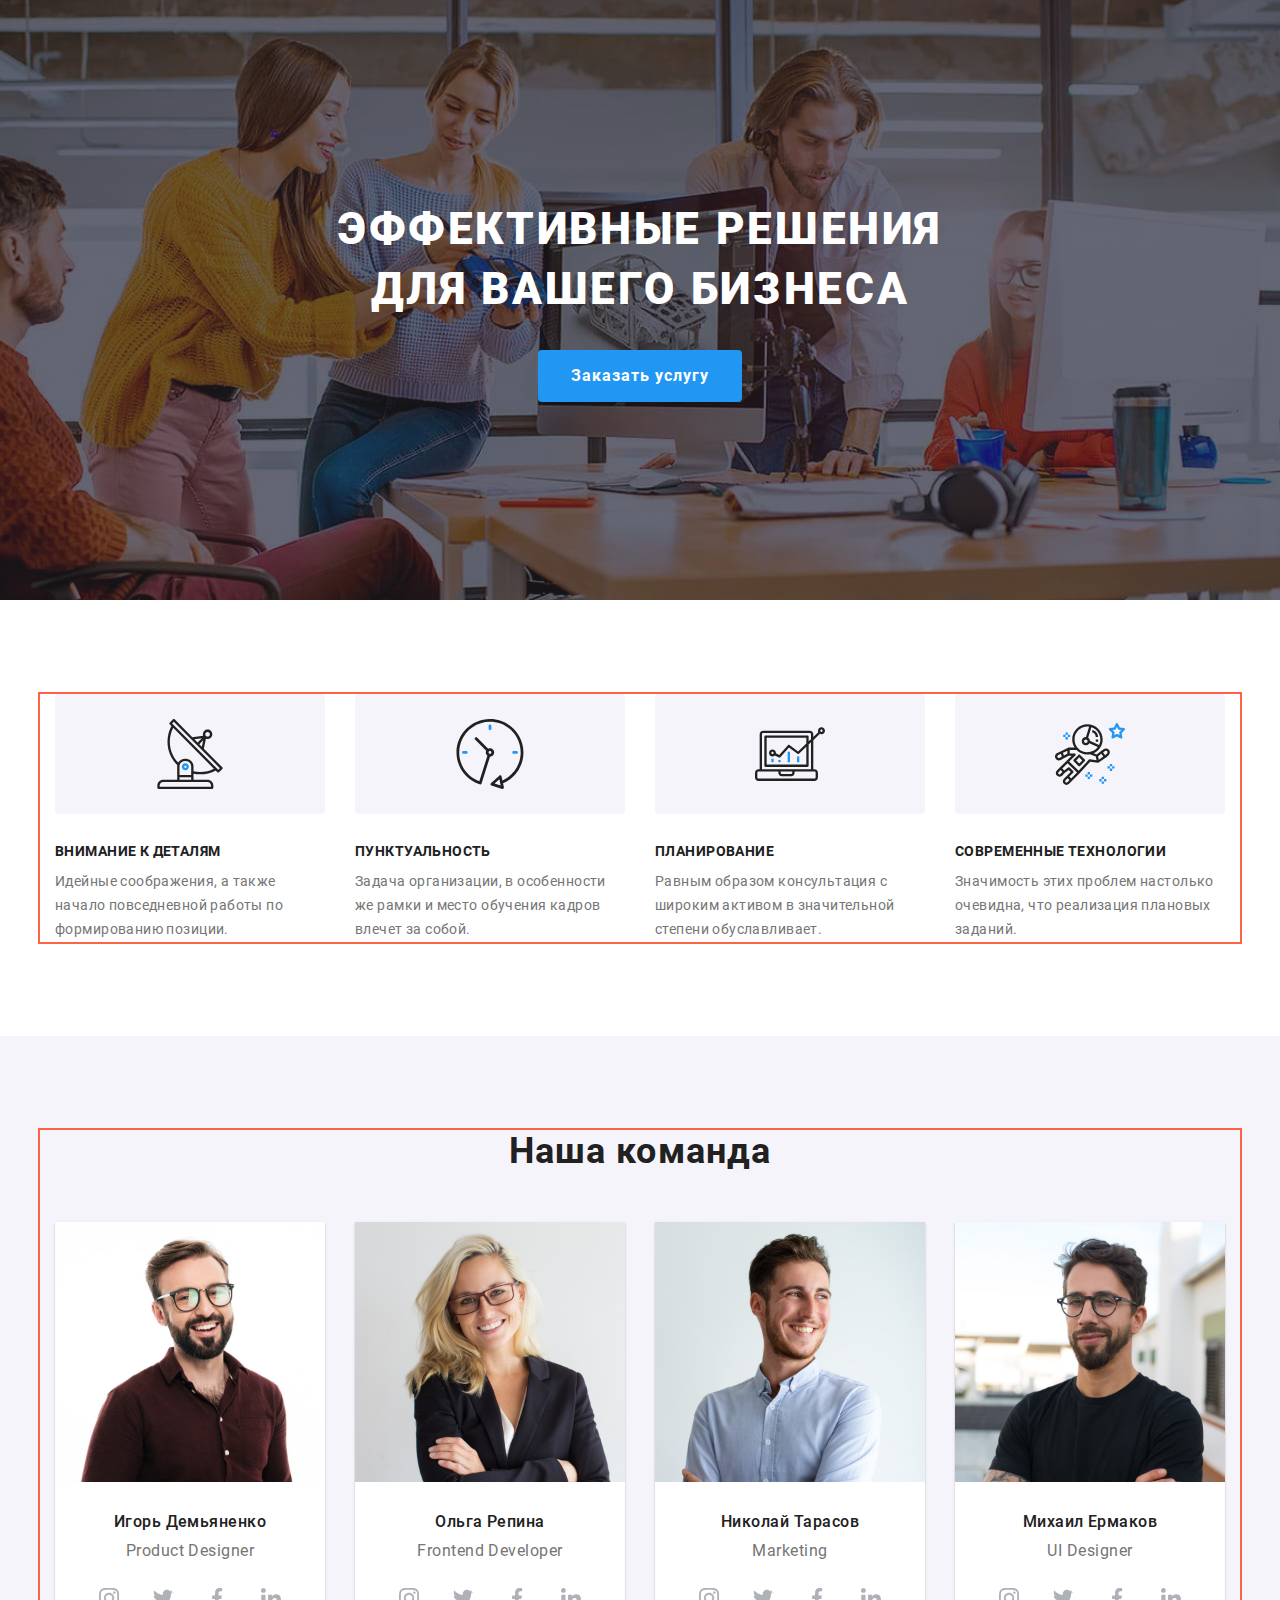
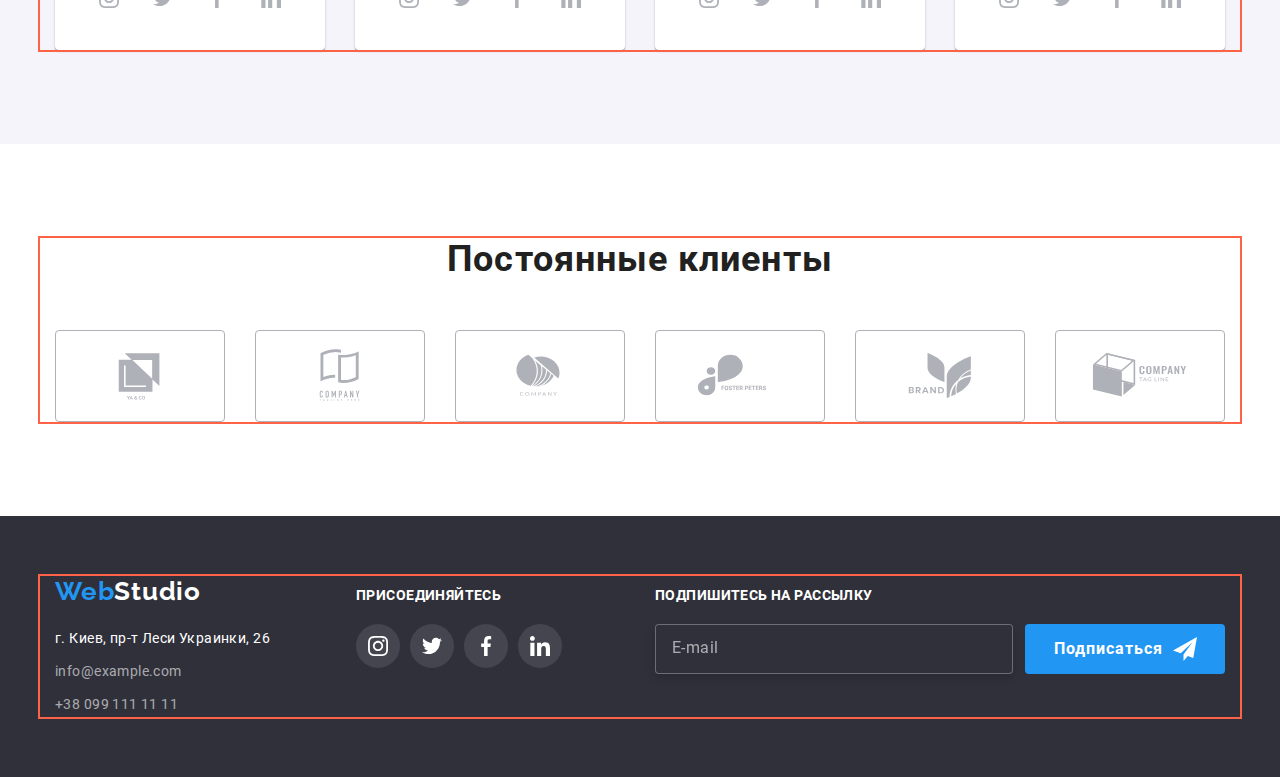
==== index.html @ 673ba503 "Добавляет стили для моб.тел и планшета для Студио и Портфолио" ====
<!DOCTYPE html>
<html lang="ru">
  <head>
    <meta charset="UTF-8" />
    <meta http-equiv="X-UA-Compatible" content="IE=edge" />
    <meta name="viewport" content="width=device-width, initial-scale=1.0" />
    <title lang="en">html homework-02</title>
    <link rel="preconnect" href="https://fonts.googleapis.com" />
    <link rel="preconnect" href="https://fonts.gstatic.com" crossorigin />
    <!-- <link
      href="https://fonts.googleapis.com/css2?family=Raleway:wght@700&family=Roboto:wght@400;500;700;900&display=swap"
      rel="stylesheet"
    /> -->

    <link
      rel="stylesheet"
      href="https://cdnjs.cloudflare.com/ajax/libs/modern-normalize/1.1.0/modern-normalize.min.css"
    />

    <link rel="stylesheet" href="./css/main.min.css" />
    <!-- <link rel="stylesheet" href="./css/styles.css" /> -->
  </head>
  <body>
    <!--Header-->
    <header class="temporary-hidden">
      <div class="container container--flex">
        <ul class="header">
          <li>
            <a class="logo" href="./index.html"> <span class="logo__color">Web</span>Studio</a>
          </li>
          <li>
            <nav>
              <ul class="navigation-set">
                <li class="navigation-set__item">
                  <a class="navigation-set__link is-active" href="./index.html">Студия</a>
                </li>
                <li class="navigation-set__item">
                  <a class="navigation-set__link" href="./portfolio.html">Портфолио</a>
                </li>
                <li class="navigation-set__item">
                  <a class="navigation-set__link" href="">Контакты</a>
                </li>
              </ul>
            </nav>
          </li>
          <li>
            <!-- Контакты в хедере -->
            <ul class="header-contacts-set">
              <li class="header-contacts-set__item">
                <a class="header-contacts-set__mail-phone" href="mailto:info@devstudio.com">
                  <svg
                    class="header-contacts-set__icon header-contacts-set__icon--add-top-marg"
                    width="16"
                    height="12"
                  >
                    <use href="./images/icons.svg#header-envelope"></use>
                  </svg>
                  info@devstudio.com
                </a>
              </li>
              <li class="header-contacts-set__item">
                <a class="header-contacts-set__mail-phone" href="tel:+380961111111">
                  <svg class="header-contacts-set__icon" width="10" height="16">
                    <use href="./images/icons.svg#header-smartphone"></use>
                  </svg>
                  +38 096 111 11 11
                </a>
              </li>
            </ul>
          </li>
          <li>
            <div class="temp"></div>
          </li>
        </ul>

        <!-- ======================================= -->
      </div>
    </header>

    <!--Main-->
    <main>
      <!--Блок Герой-->
      <section class="hero">
        <div class="overlay">
          <h1 class="hero-title">
            Эффективные решения <br />
            для вашего бизнеса
          </h1>
          <button type="button" class="hero-button" data-modal-open>Заказать услугу</button>
        </div>

        <div class="backdrop is-hidden" data-modal>
          <div class="modal">
            <button type="button" class="close-modal-btn" data-modal-close>
              <svg class="close-modal-btn__icon" width="18" height="18">
                <use href="./images/icons.svg#icon-modal-close"></use>
              </svg>
            </button>
            <p class="modal-slogan">Оставьте свои данные, мы вам перезвоним</p>

            <!-- Формы модального окна -->
            <form class="modal-form">
              <div class="form-set">
                <!-- Поле "Имя" -->
                <div class="field-block-wrap">
                  <label class="field-block-wrap__label" for="name">Имя</label>
                  <div class="field-block-wrap__field">
                    <input class="field-block-wrap__input" type="text" name="name" id="name" />

                    <svg class="field-block-wrap__icon" width="18" height="18">
                      <use href="./images/icons.svg#icon-icon-person-modal"></use>
                    </svg>
                  </div>
                </div>

                <!-- Поле "Телефон" -->
                <div class="field-block-wrap">
                  <label class="field-block-wrap__label" for="tel">Телефон</label>
                  <div class="field-block-wrap__field">
                    <input class="field-block-wrap__input" type="tel" name="tel" id="tel" />

                    <svg class="field-block-wrap__icon" width="18" height="18">
                      <use href="./images/icons.svg#icon-icon-phone-modal"></use>
                    </svg>
                  </div>
                </div>

                <!-- Поле "Email" -->
                <div class="field-block-wrap">
                  <label class="field-block-wrap__label" for="email">Почта</label>
                  <div class="field-block-wrap__field">
                    <input class="field-block-wrap__input" type="email" name="email" id="email" />

                    <svg class="field-block-wrap__icon" width="18" height="18">
                      <use href="./images/icons.svg#icon-icon-mail-modal"></use>
                    </svg>
                  </div>
                </div>

                <!-- Поле "Коментарий" -->
                <div class="field-block-wrap">
                  <label class="field-block-wrap__label" for="comment">Комментарий</label>
                  <div class="field-block-wrap__textarea-field">
                    <textarea
                      class="field-block-wrap__textarea"
                      name="comment"
                      id="comment"
                      placeholder="Введите текст"
                    ></textarea>
                  </div>
                </div>
                <div>
                  <!-- Соглашение c договором-->
                  <div class="agreement-wrap">
                    <div class="custom-checkbox">
                      <label class="custom-checkbox__label" for="agreement">
                        <input
                          class="custom-checkbox__input visually-hidden"
                          type="checkbox"
                          name="agreement"
                          id="agreement"
                        />
                        <svg class="custom-checkbox__icon" width="16" height="15">
                          <use href="./images/icons.svg#icon-icon-chkbox-modal-checked"></use>
                        </svg>
                        Соглашаюсь с рассылкой и принимаю&nbsp;
                        <a class="custom-checkbox__link" href=""
                          ><span class="custom-checkbox__link-text">Условия договора</span></a
                        >
                      </label>
                    </div>
                    <!-- КНОПКА -->
                    <button class="modal-submit-button" type="submit">Отправить</button>
                  </div>
                </div>
              </div>
            </form>
          </div>
        </div>
      </section>

      <!--Блок "Наши достоинства" -->
      <section class="section">
        <div class="container">
          <!--Условный заголовок секции-->
          <h2 hidden class="section-title">Наши достоинства</h2>
          <ul class="advant-set">
            <li class="advant-set__item">
              <div class="advant-set__icon-wrapper">
                <svg width="70" height="70">
                  <use href="./images/icons.svg#advant-antenna"></use>
                </svg>
              </div>
              <h3 class="section-subtitle">Внимание к деталям</h3>
              <p class="advant-set__paragraph">
                Идейные соображения, а также начало повседневной работы по формированию позиции.
              </p>
            </li>
            <li class="advant-set__item">
              <div class="advant-set__icon-wrapper">
                <svg width="70" height="70">
                  <use href="./images/icons.svg#advant-clock"></use>
                </svg>
              </div>
              <h3 class="section-subtitle">Пунктуальность</h3>
              <p class="advant-set__paragraph">
                Задача организации, в особенности же рамки и место обучения кадров влечет за собой.
              </p>
            </li>
            <li class="advant-set__item">
              <div class="advant-set__icon-wrapper">
                <svg width="70" height="70">
                  <use href="./images/icons.svg#advant-diagram"></use>
                </svg>
              </div>
              <h3 class="section-subtitle">Планирование</h3>
              <p class="advant-set__paragraph">
                Равным образом консультация с широким активом в значительной степени обуславливает.
              </p>
            </li>
            <li class="advant-set__item">
              <div class="advant-set__icon-wrapper">
                <svg width="70" height="70">
                  <use href="./images/icons.svg#advant-astronaut"></use>
                </svg>
              </div>
              <h3 class="section-subtitle">Современные технологии</h3>
              <p class="advant-set__paragraph">
                Значимость этих проблем настолько очевидна, что реализация плановых заданий.
              </p>
            </li>
          </ul>
        </div>
      </section>
      <!--Блок "Чем мы занимаемся"-->
      <section class="section section--no-padding-top temporary-hidden">
        <div class="container">
          <h2 class="section-title">Чем мы занимаемся</h2>
          <ul class="business-set">
            <li class="business-set__item">
              <div class="business-set__image-wrapper">
                <img
                  class="business-set__image"
                  src="./images/img-box1.jpg"
                  alt="Фото деятельности-1"
                  width="370"
                  height="294"
                />
                <p class="business-set__text">Десктопные приложения</p>
              </div>
            </li>
            <li class="business-set__item">
              <div class="business-set__image-wrapper">
                <img
                  class="business-set__image"
                  src="./images/img-box2.jpg"
                  alt="Фото деятельности-2"
                  width="370"
                  height="294"
                />
                <p class="business-set__text">Мобильные приложения</p>
              </div>
            </li>
            <li class="business-set__item">
              <div class="business-set__image-wrapper">
                <img
                  class="business-set__image"
                  src="./images/img-box3.jpg"
                  alt="Фото деятельности-3"
                  width="370"
                  height="294"
                />
                <p class="business-set__text">Дизайнерские решения</p>
              </div>
            </li>
          </ul>
        </div>
      </section>
      <!--Блок "Наша команда"-->
      <section class="section section--background-grey">
        <div class="container">
          <h2 class="section-title">Наша команда</h2>
          <ul class="team-set">
            <!-- Демьяненко -->
            <li class="team-set__item">
              <img
                class="team-set__image"
                src="./images/img-demjanenko.jpg"
                alt="Игорь Демьяненко"
              />
              <div class="team-set__member-wrapper">
                <h3 class="team-set__name">Игорь Демьяненко</h3>
                <p class="team-set__text" lang="en">Product Designer</p>
              </div>

              <!-- Блок соцсети с ховером для Демьяненко-->
              <ul class="social-net team-set__social-net">
                <li class="social-net__item">
                  <a class="social-net__icon" href="http://instagram.com">
                    <svg class="social-net__icon-color" width="20" height="20">
                      <use href="./images/icons.svg#instagram"></use>
                    </svg>
                  </a>
                </li>
                <li class="social-net__item">
                  <a class="social-net__icon" href="http://twitter.com">
                    <svg class="social-net__icon-color" width="20" height="20">
                      <use href="./images/icons.svg#twitter"></use>
                    </svg>
                  </a>
                </li>
                <li class="social-net__item">
                  <a class="social-net__icon" href="http://facebook.com">
                    <svg class="social-net__icon-color" width="20" height="20">
                      <use href="./images/icons.svg#facebook"></use>
                    </svg>
                  </a>
                </li>
                <li class="social-net__item">
                  <a class="social-net__icon" href="http://linkedin.com">
                    <svg class="social-net__icon-color" width="20" height="20">
                      <use href="./images/icons.svg#linkedin"></use>
                    </svg>
                  </a>
                </li>
              </ul>
            </li>

            <!-- Репина -->
            <li class="team-set__item">
              <img class="team-set__image" src="./images/img-repina.jpg" alt="Ольга Репина" />
              <div class="team-set__member-wrapper">
                <h3 class="team-set__name">Ольга Репина</h3>
                <p class="team-set__text" lang="en">Frontend Developer</p>
              </div>

              <!-- Блок соцсети с ховером для Репиной-->

              <ul class="social-net team-set__social-net">
                <li class="social-net__item">
                  <a class="social-net__icon" href="http://instagram.com">
                    <svg class="social-net__icon-color" width="20" height="20">
                      <use href="./images/icons.svg#instagram"></use>
                    </svg>
                  </a>
                </li>
                <li class="social-net__item">
                  <a class="social-net__icon" href="http://twitter.com">
                    <svg class="social-net__icon-color" width="20" height="20">
                      <use href="./images/icons.svg#twitter"></use>
                    </svg>
                  </a>
                </li>
                <li class="social-net__item">
                  <a class="social-net__icon" href="http://facebook.com">
                    <svg class="social-net__icon-color" width="20" height="20">
                      <use href="./images/icons.svg#facebook"></use>
                    </svg>
                  </a>
                </li>
                <li class="social-net__item">
                  <a class="social-net__icon" href="http://linkedin.com">
                    <svg class="social-net__icon-color" width="20" height="20">
                      <use href="./images/icons.svg#linkedin"></use>
                    </svg>
                  </a>
                </li>
              </ul>
            </li>

            <!-- Тарасов -->
            <li class="team-set__item">
              <img class="team-set__image" src="./images/img-tarasov.jpg" alt="Николай Тарасов" />
              <div class="team-set__member-wrapper">
                <h3 class="team-set__name">Николай Тарасов</h3>
                <p class="team-set__text" lang="en">Marketing</p>
              </div>

              <!-- Блок соцсети с ховером для Тарасова-->

              <ul class="social-net team-set__social-net">
                <li class="social-net__item">
                  <a class="social-net__icon" href="http://instagram.com">
                    <svg class="social-net__icon-color" width="20" height="20">
                      <use href="./images/icons.svg#instagram"></use>
                    </svg>
                  </a>
                </li>
                <li class="social-net__item">
                  <a class="social-net__icon" href="http://twitter.com">
                    <svg class="social-net__icon-color" width="20" height="20">
                      <use href="./images/icons.svg#twitter"></use>
                    </svg>
                  </a>
                </li>
                <li class="social-net__item">
                  <a class="social-net__icon" href="http://facebook.com">
                    <svg class="social-net__icon-color" width="20" height="20">
                      <use href="./images/icons.svg#facebook"></use>
                    </svg>
                  </a>
                </li>
                <li class="social-net__item">
                  <a class="social-net__icon" href="http://linkedin.com">
                    <svg class="social-net__icon-color" width="20" height="20">
                      <use href="./images/icons.svg#linkedin"></use>
                    </svg>
                  </a>
                </li>
              </ul>
            </li>

            <!-- Ермаков -->
            <li class="team-set__item">
              <img class="team-set__image" src="./images/img-ermakov.jpg" alt="Михаил Ермаков" />
              <div class="team-set__member-wrapper">
                <h3 class="team-set__name">Михаил Ермаков</h3>
                <p class="team-set__text" lang="en">UI Designer</p>
              </div>

              <!-- Блок соцсети с ховером для Ермакова-->

              <ul class="social-net team-set__social-net">
                <li class="social-net__item">
                  <a class="social-net__icon" href="http://instagram.com">
                    <svg class="social-net__icon-color" width="20" height="20">
                      <use href="./images/icons.svg#instagram"></use>
                    </svg>
                  </a>
                </li>
                <li class="social-net__item">
                  <a class="social-net__icon" href="http://twitter.com">
                    <svg class="social-net__icon-color" width="20" height="20">
                      <use href="./images/icons.svg#twitter"></use>
                    </svg>
                  </a>
                </li>
                <li class="social-net__item">
                  <a class="social-net__icon" href="http://facebook.com">
                    <svg class="social-net__icon-color" width="20" height="20">
                      <use href="./images/icons.svg#facebook"></use>
                    </svg>
                  </a>
                </li>
                <li class="social-net__item">
                  <a class="social-net__icon" href="http://linkedin.com">
                    <svg class="social-net__icon-color" width="20" height="20">
                      <use href="./images/icons.svg#linkedin"></use>
                    </svg>
                  </a>
                </li>
              </ul>
            </li>
          </ul>
        </div>
      </section>
      <!-- Блок Постоянные клиенты -->
      <section class="section">
        <div class="container">
          <h2 class="section-title">Постоянные клиенты</h2>
          <ul class="clients-set">
            <li class="clients-set__item">
              <a class="clients-set__link" href="">
                <svg class="clients-set__icon" width="106" height="60">
                  <use href="./images/icons.svg#client1"></use>
                </svg>
              </a>
            </li>
            <li class="clients-set__item">
              <a class="clients-set__link" href="">
                <svg class="clients-set__icon" width="106" height="60">
                  <use href="./images/icons.svg#client2"></use>
                </svg>
              </a>
            </li>
            <li class="clients-set__item">
              <a class="clients-set__link" href="">
                <svg class="clients-set__icon" width="106" height="60">
                  <use href="./images/icons.svg#client3"></use>
                </svg>
              </a>
            </li>
            <li class="clients-set__item">
              <a class="clients-set__link" href="">
                <svg class="clients-set__icon" width="106" height="60">
                  <use href="./images/icons.svg#client4"></use>
                </svg>
              </a>
            </li>
            <li class="clients-set__item">
              <a class="clients-set__link" href="">
                <svg class="clients-set__icon" width="106" height="60">
                  <use href="./images/icons.svg#client5"></use>
                </svg>
              </a>
            </li>
            <li class="clients-set__item">
              <a class="clients-set__link" href="">
                <svg class="clients-set__icon" width="106" height="60">
                  <use href="./images/icons.svg#client6"></use>
                </svg>
              </a>
            </li>
          </ul>
        </div>
      </section>
    </main>

    <!--Footer-->
    <footer class="footer">
      <div class="container">
        <ul class="footer-set">
          <!-- Лого и адрес -->
          <li class="footer-set__logo-address">
            <a class="logo" href="./index.html"><span class="logo__color">Web</span>Studio</a>
            <address>
              <ul class="footer-contacts-set">
                <li class="footer-contacts-set__item">
                  <p class="footer-contacts-set__address">г. Киев, пр-т Леси Украинки, 26</p>
                </li>
                <li class="footer-contacts-set__item">
                  <a class="footer-contacts-set__link" href="mailto:info@example.com"
                    >info@example.com</a
                  >
                </li>
                <li class="footer-contacts-set__item">
                  <a class="footer-contacts-set__link" href="tel:+380991111111"
                    >+38 099 111 11 11</a
                  >
                </li>
              </ul>
            </address>
          </li>
          <!-- Иконки соцсетей Присоединяйтесь -->
          <li class="footer-set__social-link">
            <h3 class="section-subtitle join__section-subtitle">Присоединяйтесь</h3>
            <ul class="social-net">
              <li class="social-net__item">
                <a
                  class="social-net__icon social-net__icon--different-colors"
                  href="http://instagram.com"
                >
                  <svg class="social-net__icon-color" width="20" height="20">
                    <use href="./images/icons.svg#instagram"></use>
                  </svg>
                </a>
              </li>
              <li class="social-net__item">
                <a
                  class="social-net__icon social-net__icon--different-colors"
                  href="http://twitter.com"
                >
                  <svg class="social-net__icon-color" width="20" height="20">
                    <use href="./images/icons.svg#twitter"></use>
                  </svg>
                </a>
              </li>
              <li class="social-net__item">
                <a
                  class="social-net__icon social-net__icon--different-colors"
                  href="http://facebook.com"
                >
                  <svg class="social-net__icon-color" width="20" height="20">
                    <use href="./images/icons.svg#facebook"></use>
                  </svg>
                </a>
              </li>
              <li class="social-net__item">
                <a
                  class="social-net__icon social-net__icon--different-colors"
                  href="http://linkedin.com"
                >
                  <svg class="social-net__icon-color" width="20" height="20">
                    <use href="./images/icons.svg#linkedin"></use>
                  </svg>
                </a>
              </li>
            </ul>
          </li>
          <!-- Блок окна подписки на рассылку -->
          <li class="footer-set__submit">
            <h3 class="section-subtitle footer-submit__section-subtitle">
              Подпишитесь на рассылку
            </h3>

            <form>
              <ul class="submit-set">
                <li class="submit-set__email-form">
                  <label for="user-email"></label>
                  <input
                    class="submit-set__email-input"
                    type="email"
                    name="email"
                    id="user-email"
                    placeholder="E-mail"
                  />
                </li>
                <li class="submit-set__button-container">
                  <button class="submit-set__button" type="submit">Подписаться</button>
                  <svg class="submit-set__button-icon" width="24" height="24">
                    <use href="./images/icons.svg#icon-icon-send-footer"></use>
                  </svg>
                </li>
              </ul>
            </form>
          </li>
        </ul>
      </div>
    </footer>
    <script src="./js/modal.js"></script>
  </body>
</html>
---- css/main.min.css ----
@font-face{font-family:"Roboto";font-style:normal;font-weight:400;src:url("../fonts/roboto-v30-latin_cyrillic-regular.eot");src:local(""),url("../fonts/roboto-v30-latin_cyrillic-regular.eot?#iefix") format("embedded-opentype"),url("../fonts/roboto-v30-latin_cyrillic-regular.woff2") format("woff2"),url("../fonts/roboto-v30-latin_cyrillic-regular.woff") format("woff"),url("../fonts/roboto-v30-latin_cyrillic-regular.ttf") format("truetype"),url("../fonts/roboto-v30-latin_cyrillic-regular.svg#Roboto") format("svg")}@font-face{font-family:"Roboto";font-style:normal;font-weight:500;src:url("../fonts/roboto-v30-latin_cyrillic-500.eot");src:local(""),url("../fonts/roboto-v30-latin_cyrillic-500.eot?#iefix") format("embedded-opentype"),url("../fonts/roboto-v30-latin_cyrillic-500.woff2") format("woff2"),url("../fonts/roboto-v30-latin_cyrillic-500.woff") format("woff"),url("../fonts/roboto-v30-latin_cyrillic-500.ttf") format("truetype"),url("../fonts/roboto-v30-latin_cyrillic-500.svg#Roboto") format("svg")}@font-face{font-family:"Roboto";font-style:normal;font-weight:700;src:url("../fonts/roboto-v30-latin_cyrillic-700.eot");src:local(""),url("../fonts/roboto-v30-latin_cyrillic-700.eot?#iefix") format("embedded-opentype"),url("../fonts/roboto-v30-latin_cyrillic-700.woff2") format("woff2"),url("../fonts/roboto-v30-latin_cyrillic-700.woff") format("woff"),url("../fonts/roboto-v30-latin_cyrillic-700.ttf") format("truetype"),url("../fonts/roboto-v30-latin_cyrillic-700.svg#Roboto") format("svg")}@font-face{font-family:"Roboto";font-style:normal;font-weight:900;src:url("../fonts/roboto-v30-latin_cyrillic-900.eot");src:local(""),url("../fonts/roboto-v30-latin_cyrillic-900.eot?#iefix") format("embedded-opentype"),url("../fonts/roboto-v30-latin_cyrillic-900.woff2") format("woff2"),url("../fonts/roboto-v30-latin_cyrillic-900.woff") format("woff"),url("../fonts/roboto-v30-latin_cyrillic-900.ttf") format("truetype"),url("../fonts/roboto-v30-latin_cyrillic-900.svg#Roboto") format("svg")}@font-face{font-family:"Raleway";font-style:normal;font-weight:400;src:url("../fonts/raleway-v27-latin-regular.eot");src:local(""),url("../fonts/raleway-v27-latin-regular.eot?#iefix") format("embedded-opentype"),url("../fonts/raleway-v27-latin-regular.woff2") format("woff2"),url("../fonts/raleway-v27-latin-regular.woff") format("woff"),url("../fonts/raleway-v27-latin-regular.ttf") format("truetype"),url("../fonts/raleway-v27-latin-regular.svg#Raleway") format("svg")}@font-face{font-family:"Raleway";font-style:normal;font-weight:700;src:url("../fonts/raleway-v27-latin-700.eot");src:local(""),url("../fonts/raleway-v27-latin-700.eot?#iefix") format("embedded-opentype"),url("../fonts/raleway-v27-latin-700.woff2") format("woff2"),url("../fonts/raleway-v27-latin-700.woff") format("woff"),url("../fonts/raleway-v27-latin-700.ttf") format("truetype"),url("../fonts/raleway-v27-latin-700.svg#Raleway") format("svg")}:root{--primary-color: #212121;--secondary-color: #757575;--accent-color: #2196F3;--accent-button-color: #fff;--hero-title-color: #fff;--business-txt-col: #fff;--modal-btn-close: #000000;--portf-overlay-txt: #fff;--footer-font-color: #fff;--link-footer-color: rgba(255, 255, 255, 0.6);--primary-bgr-color: #fff;--accent-bgr-color: #2196F3;--hero-butt-active: #188CE8;--border-custom-active: #188CE8;--bgr-custom-active: #188CE8;--hero-bgr-color: #C4C4C4;--modal-bgr-color: #fff;--modal-btn-bgr: #fff;--advant-iconbgr-col: #F5F4FA;--icon-bgr-color: #fff;--icon-color: #AFB1B8;--business-txt-bgr: rgba(47, 48, 58, 0.8);--clients-icon-bgr-col: #fff;--clients-icon-color: #AFB1B8;--clients-border-col: #AFB1B8;--portf-overlay-bgr: rgba(33, 150, 243, 0.9);--footer-bgr-color: #2F303A;--footer-icon-color: #fff;--team-bgr-color: #F5F4FA;--filter-butt-bgr-col: #F5F4FA;--border-bottom-header: #ECECEC;--border-bottom-card: #EEEEEE;--primary-font: "Roboto";--secondary-font: "Raleway"}.flex{display:-webkit-box;display:-ms-flexbox;display:flex}.temporary-hidden{display:none}.visually-hidden{position:absolute;width:1px;height:1px;margin:-1px;border:0;padding:0;white-space:nowrap;-webkit-clip-path:inset(100%);clip-path:inset(100%);clip:rect(0 0 0 0);overflow:hidden}html{-webkit-box-sizing:border-box;box-sizing:border-box}*,*::before,*::after{-webkit-box-sizing:inherit;box-sizing:inherit}body{margin:0;color:var(--primary-color);font-family:var(--primary-font),sans-serif;font-size:14px}.img{display:block;max-width:100%;height:auto}.list{list-style:none;padding:0;margin:0}.section{padding-top:60px;padding-bottom:60px;margin:0}@media screen and (min-width: 1200px){.section{padding-top:94px;padding-bottom:94px}}.section--no-padding-top{padding-top:0}.section--background-grey{background-color:var(--team-bgr-color)}.container{padding-left:15px;padding-right:15px;margin:0 auto;outline:2px solid tomato}@media screen and (min-width: 480px){.container{max-width:480px}}@media screen and (min-width: 768px){.container{max-width:768px}}@media screen and (min-width: 1200px){.container{max-width:1200px}}.container--flex{display:-webkit-box;display:-ms-flexbox;display:flex;border-bottom:1px solid var(--border-bottom-header)}.logo{color:inherit;text-decoration:none;font-family:var(--secondary-font),sans-serif;font-weight:700;font-size:24px;line-height:1.17;letter-spacing:.03em}@media screen and (max-width: 767px){.logo{display:block;padding-top:16px;padding-bottom:16px}}@media screen and (min-width: 1200px){.logo{font-size:26px;line-height:1.19}}.logo__color{color:var(--accent-color)}.section-title{margin-top:0;margin-bottom:30px;font-weight:700;font-size:28px;line-height:1.18;text-align:center;letter-spacing:.03em}@media screen and (min-width: 1200px){.section-title{margin-bottom:50px;font-size:36px;line-height:1.17}}.section-subtitle{margin-top:0;margin-bottom:10px;font-weight:700;font-size:14px;line-height:1.14;letter-spacing:.03em;text-transform:uppercase}@media screen and (max-width: 767px){.section-subtitle{text-align:center}}.join__section-subtitle{margin-bottom:20px}.footer-submit__section-subtitle{margin-bottom:20px}.social-net{display:-webkit-box;display:-ms-flexbox;display:flex;width:206px;height:44px;padding:0;margin-top:0;margin-bottom:24px;margin-right:auto;margin-left:auto;-webkit-box-pack:center;-ms-flex-pack:center;justify-content:center;list-style:none}@media screen and (min-width: 1200px){.social-net{margin-bottom:30px}}.social-net__item:not(:last-child){margin-right:10px}.social-net__icon{display:-webkit-box;display:-ms-flexbox;display:flex;width:44px;height:44px;border-radius:50px;-webkit-box-align:center;-ms-flex-align:center;align-items:center;-webkit-box-pack:center;-ms-flex-pack:center;justify-content:center;background-color:var(--icon-bgr-color);color:var(--icon-color);-webkit-transition-property:color background-color;transition-property:color background-color;-webkit-transition-duration:250ms;transition-duration:250ms;-webkit-transition-timing-function:cubic-bezier(0.4, 0, 0.2, 1);transition-timing-function:cubic-bezier(0.4, 0, 0.2, 1)}.social-net__icon-color{fill:currentColor}.social-net__icon:hover,.social-net__icon:focus{background-color:var(--accent-color);color:var(--accent-button-color)}.header{display:-webkit-box;display:-ms-flexbox;display:flex;-webkit-box-align:center;-ms-flex-align:center;align-items:center;list-style:none;padding:0;margin:0}.navigation-set{display:-webkit-box;display:-ms-flexbox;display:flex;list-style:none;padding:0;margin-left:93px}@media screen and (max-width: 767px){.navigation-set{display:none}}.navigation-set__item:not(:last-child){margin-right:50px}.navigation-set__link{padding-top:32px;padding-bottom:31px;color:inherit;text-decoration:none;font-weight:500;line-height:1.14;letter-spacing:.02em;-webkit-transition-property:color;transition-property:color;-webkit-transition-duration:250ms;transition-duration:250ms;-webkit-transition-timing-function:cubic-bezier(0.4, 0, 0.2, 1);transition-timing-function:cubic-bezier(0.4, 0, 0.2, 1)}.navigation-set__link:hover,.navigation-set__link:focus{color:var(--accent-color)}.is-active{position:relative;color:var(--accent-color)}.is-active::after{position:absolute;content:"";bottom:-1px;left:0;width:100%;height:4px;border-radius:2px;background-color:var(--accent-color)}.header-contacts-set{display:-webkit-box;display:-ms-flexbox;display:flex;-webkit-box-align:center;-ms-flex-align:center;align-items:center;margin-left:305px;padding:0;list-style:none}@media screen and (max-width: 767px){.header-contacts-set{display:none}}.header-contacts-set__item+.header-contacts-set__item{margin-left:30px}.header-contacts-set__mail-phone{display:-webkit-box;display:-ms-flexbox;display:flex;padding-top:32px;padding-bottom:31px;color:var(--secondary-color);text-decoration:none;font-weight:500;line-height:1.14;letter-spacing:.02em;-webkit-transition-property:color;transition-property:color;-webkit-transition-duration:250ms;transition-duration:250ms;-webkit-transition-timing-function:cubic-bezier(0.4, 0, 0.2, 1);transition-timing-function:cubic-bezier(0.4, 0, 0.2, 1)}.header-contacts-set__icon{fill:currentColor;margin-right:10px}.header-contacts-set__icon--add-top-marg{margin-top:2px}.header-contacts-set__mail-phone:hover,.header-contacts-set__mail-phone:focus{color:var(--accent-color)}.hero{margin-left:auto;margin-right:auto;text-align:center}.overlay{max-width:1600px;height:600px;margin-left:auto;margin-right:auto;background:-webkit-gradient(linear, left top, right top, from(rgba(47, 48, 58, 0.4)), to(rgba(47, 48, 58, 0.4))),url("../images/bgr-image-optim.jpg");background:linear-gradient(to right, rgba(47, 48, 58, 0.4), rgba(47, 48, 58, 0.4)),url("../images/bgr-image-optim.jpg");background-repeat:no-repeat;background-position:center;background-size:cover;background-color:var(--hero-bgr-color)}@media screen and (min-width: 480px)and (max-width: 1199px){.overlay{max-width:1199px;height:400px}}.hero-title{margin-top:0;margin-bottom:30px;padding-top:118px;color:var(--hero-title-color);font-weight:900;font-size:26px;line-height:1.62;letter-spacing:.06em;text-transform:uppercase}@media screen and (min-width: 1200px){.hero-title{padding-top:200px;font-size:44px;line-height:1.36}}.hero-button{display:inline-block;border-radius:4px;border:1px solid rgba(0,0,0,0);padding:10px 32px;min-width:200px;color:var(--accent-button-color);background-color:var(--accent-bgr-color);font-family:inherit;font-weight:700;font-size:16px;line-height:1.875;letter-spacing:.06em;-webkit-transition-property:background-color;transition-property:background-color;-webkit-transition-duration:250ms;transition-duration:250ms;-webkit-transition-timing-function:cubic-bezier(0.4, 0, 0.2, 1);transition-timing-function:cubic-bezier(0.4, 0, 0.2, 1)}.hero-button:hover,.hero-button:focus{background-color:var(--hero-butt-active);cursor:pointer}.backdrop{position:fixed;top:0;left:0;width:100%;height:100%;z-index:3;opacity:1;-webkit-transition-property:opacity;transition-property:opacity;-webkit-transition-duration:250ms;transition-duration:250ms;-webkit-transition-timing-function:cubic-bezier(0.4, 0, 0.2, 1);transition-timing-function:cubic-bezier(0.4, 0, 0.2, 1);background-color:rgba(0,0,0,.2)}.backdrop.is-hidden{opacity:0;pointer-events:none}.backdrop.is-hidden .modal{-webkit-transform:translate(-50%, -50%) scale(0.8);transform:translate(-50%, -50%) scale(0.8)}.modal{position:absolute;top:50%;left:50%;-webkit-transform:translate(-50%, -50%);transform:translate(-50%, -50%);width:450px;height:609px;-webkit-transform:translate(-50%, -50%) scale(1);transform:translate(-50%, -50%) scale(1);-webkit-transition-property:-webkit-transform;transition-property:-webkit-transform;transition-property:transform;transition-property:transform, -webkit-transform;-webkit-transition-duration:250ms;transition-duration:250ms;-webkit-transition-timing-function:cubic-bezier(0.4, 0, 0.2, 1);transition-timing-function:cubic-bezier(0.4, 0, 0.2, 1);border-radius:4px;-webkit-box-shadow:0px 1px 3px rgba(0,0,0,.12),0px 1px 1px rgba(0,0,0,.14),0px 2px 1px rgba(0,0,0,.2);box-shadow:0px 1px 3px rgba(0,0,0,.12),0px 1px 1px rgba(0,0,0,.14),0px 2px 1px rgba(0,0,0,.2);background-color:var(--modal-bgr-color)}@media screen and (min-width: 1200px){.modal{width:528px;height:581px}}.modal-slogan{padding:40px 40px 12px 40px;margin:0;font-weight:700;font-size:20px;line-height:1.5;text-align:center;letter-spacing:.03em;color:var(--primary-color)}@media screen and (min-width: 1200px){.modal-slogan{line-height:1.15}}.close-modal-btn{position:absolute;top:8px;right:8px;width:30px;height:30px;border:1px solid rgba(0,0,0,.1);border-radius:50%;display:-webkit-box;display:-ms-flexbox;display:flex;padding:0;-webkit-box-align:center;-ms-flex-align:center;align-items:center;-webkit-box-pack:center;-ms-flex-pack:center;justify-content:center;background-color:var(--modal-btn-bgr)}.close-modal-btn__icon{fill:var(--modal-btn-close);-webkit-transition-property:fill;transition-property:fill;-webkit-transition-duration:250ms;transition-duration:250ms;-webkit-transition-timing-function:cubic-bezier(0.4, 0, 0.2, 1);transition-timing-function:cubic-bezier(0.4, 0, 0.2, 1)}.close-modal-btn:hover .close-modal-btn__icon{fill:var(--accent-color)}.modal-form{width:528px}.form-set{position:absolute;width:448px;top:75px;left:40px}.field-block-wrap{margin-bottom:10px}.field-block-wrap__label{display:block;width:100%;margin-bottom:4px;text-align:left;font-size:12px;line-height:1.17;letter-spacing:.01em;color:var(--secondary-color)}.field-block-wrap__field{position:relative;display:-webkit-box;display:-ms-flexbox;display:flex;-webkit-box-orient:vertical;-webkit-box-direction:normal;-ms-flex-direction:column;flex-direction:column}.field-block-wrap__input{height:40px;padding:0 0 0 42px;border:1px solid rgba(33,33,33,.2);border-radius:4px;outline:rgba(0,0,0,0);-webkit-transition-property:border;transition-property:border;-webkit-transition-duration:250ms;transition-duration:250ms;-webkit-transition-timing-function:cubic-bezier(0.4, 0, 0.2, 1);transition-timing-function:cubic-bezier(0.4, 0, 0.2, 1)}.field-block-wrap__input:focus,.field-block-wrap__input:hover{border:1px solid var(--accent-color)}.field-block-wrap__icon{position:absolute;top:11px;left:12px;-webkit-transition-property:fill;transition-property:fill;-webkit-transition-duration:250ms;transition-duration:250ms;-webkit-transition-timing-function:cubic-bezier(0.4, 0, 0.2, 1);transition-timing-function:cubic-bezier(0.4, 0, 0.2, 1)}.field-block-wrap__input:focus+.field-block-wrap__icon{fill:var(--accent-color)}.field-block-wrap__input:hover+.field-block-wrap__icon{fill:var(--accent-color)}.field-block-wrap__textarea-field{height:120px}.field-block-wrap__textarea{width:100%;height:100%;padding:12px 16px;border:1px solid rgba(33,33,33,.2);border-radius:4px;resize:none;outline:none;font-size:14px;line-height:1.14;letter-spacing:.01em;color:rgba(117,117,117,.5);-webkit-transition-property:border;transition-property:border;-webkit-transition-duration:250ms;transition-duration:250ms;-webkit-transition-timing-function:cubic-bezier(0.4, 0, 0.2, 1);transition-timing-function:cubic-bezier(0.4, 0, 0.2, 1)}.field-block-wrap__textarea:focus,.field-block-wrap__textarea:hover{border:1px solid var(--accent-color)}.agreement-wrap{margin-top:20px}.custom-checkbox{display:-webkit-box;display:-ms-flexbox;display:flex;-webkit-box-align:center;-ms-flex-align:center;align-items:center;-webkit-box-pack:center;-ms-flex-pack:center;justify-content:center}.custom-checkbox__icon{margin-right:8px;border:2px solid var(--primary-color);border-radius:2px}.custom-checkbox__input:checked+.custom-checkbox__icon{border:2px solid var(--border-custom-active);background-color:var(--bgr-custom-active)}.custom-checkbox__label{display:-webkit-box;display:-ms-flexbox;display:flex;-webkit-box-align:center;-ms-flex-align:center;align-items:center;line-height:1.7;letter-spacing:.03em;color:var(--secondary-color)}.custom-checkbox__link{text-decoration:none}.custom-checkbox__link-text{position:relative;color:var(--accent-color)}.custom-checkbox__link-text::after{position:absolute;content:"";bottom:1px;left:0;width:100%;height:1px;background-color:var(--accent-color)}.modal-submit-button{margin-top:30px;padding:10px 55px 10px 56px;font-weight:700;font-size:16px;line-height:1.88;text-align:center;letter-spacing:.06em;color:var(--accent-button-color);background:var(--accent-bgr-color);-webkit-box-shadow:0px 4px 4px rgba(0,0,0,.15);box-shadow:0px 4px 4px rgba(0,0,0,.15);border:rgba(0,0,0,0);border-radius:4px;-webkit-transition-property:background-color;transition-property:background-color;-webkit-transition-duration:250ms;transition-duration:250ms;-webkit-transition-timing-function:cubic-bezier(0.4, 0, 0.2, 1);transition-timing-function:cubic-bezier(0.4, 0, 0.2, 1)}.modal-submit-button:hover,.modal-submit-button:focus{background-color:var(--hero-butt-active);cursor:pointer;outline:rgba(0,0,0,0)}.advant-set{display:-webkit-box;display:-ms-flexbox;display:flex;-webkit-box-orient:vertical;-webkit-box-direction:normal;-ms-flex-direction:column;flex-direction:column;row-gap:30px;list-style:none;padding:0;margin:0}@media screen and (min-width: 768px){.advant-set{-webkit-box-orient:horizontal;-webkit-box-direction:normal;-ms-flex-direction:row;flex-direction:row;-ms-flex-wrap:wrap;flex-wrap:wrap;row-gap:30px;-webkit-column-gap:30px;-moz-column-gap:30px;column-gap:30px}}.advant-set__item{-ms-flex-preferred-size:calc((100% - 90px)/4);flex-basis:calc((100% - 90px)/4)}.advant-set__icon-wrapper{display:-webkit-box;display:-ms-flexbox;display:flex;-webkit-box-align:center;-ms-flex-align:center;align-items:center;-webkit-box-pack:center;-ms-flex-pack:center;justify-content:center;height:120px;margin-bottom:30px;border-radius:4px;background:var(--advant-iconbgr-col)}@media screen and (min-width: 480px){.advant-set__icon-wrapper{max-width:450px;height:120px;border-radius:4px}}@media screen and (min-width: 768px){.advant-set__icon-wrapper{width:354px}}@media screen and (min-width: 1200px){.advant-set__icon-wrapper{width:270px}}.advant-set__paragraph{margin-top:0;margin-bottom:0;color:var(--secondary-color);line-height:1.71;letter-spacing:.03em}.business-set{display:-webkit-box;display:-ms-flexbox;display:flex;list-style:none;padding:0;margin:0}.business-set__item:not(:last-child){margin-right:30px}.business-set__image-wrapper{position:relative}.business-set__image{display:block}.business-set__text{position:absolute;bottom:0;width:100%;padding:27px 0;margin:0;font-weight:700;line-height:1.14;text-align:center;letter-spacing:.03em;text-transform:uppercase;color:var(--business-txt-col);background-color:var(--business-txt-bgr)}.team-set{display:-webkit-box;display:-ms-flexbox;display:flex;-webkit-box-orient:vertical;-webkit-box-direction:normal;-ms-flex-direction:column;flex-direction:column;row-gap:30px;list-style:none;padding:0;margin:0}@media screen and (min-width: 768px){.team-set{-webkit-box-orient:horizontal;-webkit-box-direction:normal;-ms-flex-direction:row;flex-direction:row;-ms-flex-wrap:wrap;flex-wrap:wrap;-webkit-column-gap:30px;-moz-column-gap:30px;column-gap:30px;row-gap:30px}}@media screen and (min-width: 1200px){.team-set{-webkit-box-orient:horizontal;-webkit-box-direction:normal;-ms-flex-direction:row;flex-direction:row;-webkit-column-gap:30px;-moz-column-gap:30px;column-gap:30px}}.team-set__item{background:var(--primary-bgr-color);-webkit-box-shadow:0px 1px 3px rgba(0,0,0,.12),0px 1px 1px rgba(0,0,0,.14),0px 2px 1px rgba(0,0,0,.2);box-shadow:0px 1px 3px rgba(0,0,0,.12),0px 1px 1px rgba(0,0,0,.14),0px 2px 1px rgba(0,0,0,.2);border-radius:0px 0px 4px 4px}.team-set__image{display:block;width:100%}@media screen and (min-width: 768px){.team-set__image{width:354px}}@media screen and (min-width: 1200px){.team-set__image{width:270px}}.team-set__member-wrapper{padding:30px 0 16px 0}.team-set__name{margin-top:0;margin-bottom:10px;text-align:center;font-weight:500;font-size:16px;line-height:1.19;letter-spacing:.03em}.team-set__text{margin:0;text-align:center;font-size:16px;line-height:1.19;letter-spacing:.03em;color:var(--secondary-color)}.clients-set{display:-webkit-box;display:-ms-flexbox;display:flex;-ms-flex-wrap:wrap;flex-wrap:wrap;gap:30px;padding:0;margin:0 auto;list-style:none}@media screen and (min-width: 1200px){.clients-set{display:-webkit-box;display:-ms-flexbox;display:flex;-ms-flex-wrap:nowrap;flex-wrap:nowrap}}.clients-set__item{-ms-flex-preferred-size:calc((100% - 30px)/2);flex-basis:calc((100% - 30px)/2)}@media screen and (min-width: 768px){.clients-set__item{-ms-flex-preferred-size:calc((100% - 60px)/3);flex-basis:calc((100% - 60px)/3)}}.clients-set__link{display:-webkit-box;display:-ms-flexbox;display:flex;height:92px;-webkit-box-align:center;-ms-flex-align:center;align-items:center;-webkit-box-pack:center;-ms-flex-pack:center;justify-content:center;border:1px solid var(--clients-border-col);border-radius:4px;background-color:var(--clients-icon-bgr-col);color:var(--clients-icon-color);-webkit-transition-property:color border;transition-property:color border;-webkit-transition-duration:250ms;transition-duration:250ms;-webkit-transition-timing-function:cubic-bezier(0.4, 0, 0.2, 1);transition-timing-function:cubic-bezier(0.4, 0, 0.2, 1)}.clients-set__link:hover{border:1px solid var(--accent-color);color:var(--accent-color)}.clients-set__icon{fill:currentColor}.footer{padding:60px 0;color:var(--footer-font-color);background-color:var(--footer-bgr-color)}.footer-set{display:-webkit-box;display:-ms-flexbox;display:flex;-webkit-box-orient:vertical;-webkit-box-direction:normal;-ms-flex-direction:column;flex-direction:column;row-gap:60px;-webkit-box-align:center;-ms-flex-align:center;align-items:center;padding:0;margin:0;list-style:none;text-align:center}@media screen and (min-width: 768px){.footer-set{-webkit-box-orient:horizontal;-webkit-box-direction:normal;-ms-flex-direction:row;flex-direction:row;-ms-flex-wrap:wrap;flex-wrap:wrap;-webkit-box-align:start;-ms-flex-align:start;align-items:flex-start}}@media screen and (min-width: 1200px){.footer-set{-ms-flex-wrap:nowrap;flex-wrap:nowrap;text-align:left}}.footer-set__logo-address{width:100%}@media screen and (min-width: 768px){.footer-set__logo-address{width:232px;margin-left:76px}}@media screen and (min-width: 1200px){.footer-set__logo-address{margin-left:0}}.footer-set__social-link{width:100%}@media screen and (min-width: 768px){.footer-set__social-link{width:206px;margin-left:165px;margin-top:5px}}@media screen and (min-width: 1200px){.footer-set__social-link{margin-left:70px;margin-top:12px}}.footer-set__submit{-webkit-box-orient:vertical;-webkit-box-direction:normal;-ms-flex-direction:column;flex-direction:column;width:100%}@media screen and (min-width: 768px){.footer-set__submit{width:450px;margin-left:166px}}@media screen and (min-width: 1200px){.footer-set__submit{width:570px;margin-left:93px;margin-top:12px}}.footer-contacts-set{font-style:normal;list-style:none;padding:0;margin-top:20px}.footer-contacts-set__item:not(:first-child){margin-top:9px}.footer-contacts-set__address{margin:0;line-height:1.71;letter-spacing:.03em}.footer-contacts-set__link{color:var(--link-footer-color);text-decoration:none;line-height:1.71;letter-spacing:.03em;-webkit-transition-property:color;transition-property:color;-webkit-transition-duration:250ms;transition-duration:250ms;-webkit-transition-timing-function:cubic-bezier(0.4, 0, 0.2, 1);transition-timing-function:cubic-bezier(0.4, 0, 0.2, 1)}.footer-contacts-set__link:hover,.footer-contacts-set__link:focus{color:var(--accent-color)}.social-net__icon--different-colors{background-color:rgba(255,255,255,.1);color:var(--footer-icon-color)}.submit-set{display:block;list-style:none;padding:0;margin:0}@media screen and (min-width: 1200px){.submit-set{display:-webkit-box;display:-ms-flexbox;display:flex}}.submit-set__email-form{height:50px;margin:20px auto;border:1px solid rgba(255,255,255,.3);-webkit-filter:drop-shadow(0px 4px 4px rgba(0, 0, 0, 0.15));filter:drop-shadow(0px 4px 4px rgba(0, 0, 0, 0.15));border-radius:4px;background-color:var(--footer-bgr-color)}@media screen and (min-width: 1200px){.submit-set__email-form{width:358px;margin:0}}.submit-set__email-input{width:100%;padding:15px 0px 15px 16px;background-color:var(--footer-bgr-color);border:rgba(0,0,0,0);outline:rgba(0,0,0,0);border-radius:4px;color:rgba(255,255,255,.6)}.submit-set__email-input::-webkit-input-placeholder{font-size:16px;line-height:1.25;letter-spacing:.03em;color:rgba(255,255,255,.6)}.submit-set__email-input::-moz-placeholder{font-size:16px;line-height:1.25;letter-spacing:.03em;color:rgba(255,255,255,.6)}.submit-set__email-input:-ms-input-placeholder{font-size:16px;line-height:1.25;letter-spacing:.03em;color:rgba(255,255,255,.6)}.submit-set__email-input::-ms-input-placeholder{font-size:16px;line-height:1.25;letter-spacing:.03em;color:rgba(255,255,255,.6)}.submit-set__email-input::placeholder{font-size:16px;line-height:1.25;letter-spacing:.03em;color:rgba(255,255,255,.6)}.submit-set__button-container{position:relative;width:200px;height:50px;margin-left:auto;margin-right:auto}@media screen and (min-width: 1200px){.submit-set__button-container{margin-left:12px}}.submit-set__button{padding:10px 62px 10px 29px;font-weight:700;font-size:16px;line-height:1.875;letter-spacing:.06em;color:var(--footer-font-color);background-color:var(--accent-bgr-color);border-color:var(--accent-color);border-radius:4px;border:none}.submit-set__button-icon{position:absolute;top:13px;right:28px}.portfolio-menu{display:-webkit-box;display:-ms-flexbox;display:flex;-ms-flex-wrap:wrap;flex-wrap:wrap;row-gap:15px;-webkit-column-gap:8px;-moz-column-gap:8px;column-gap:8px;list-style:none;padding:0;margin:0 0 40px 0;-webkit-box-pack:start;-ms-flex-pack:start;justify-content:flex-start}@media screen and (min-width: 768px){.portfolio-menu{-ms-flex-wrap:nowrap;flex-wrap:nowrap;-webkit-box-pack:center;-ms-flex-pack:center;justify-content:center;margin:0 0 30px 0}}@media screen and (min-width: 1200px){.portfolio-menu{margin:0 0 50px 0}}.portfolio-menu__item:not(:last-child){margin-right:8px}.portfolio-menu__button{display:inline-block;border-radius:4px;border:1px solid rgba(0,0,0,0);padding:6px 22px;background-color:var(--filter-butt-bgr-col);font-family:inherit;font-weight:500;font-size:16px;line-height:1.63;text-align:center;letter-spacing:.03em;-webkit-transition-property:color background-color box-shadow cursor;transition-property:color background-color box-shadow cursor;-webkit-transition-duration:250ms;transition-duration:250ms;-webkit-transition-timing-function:cubic-bezier(0.4, 0, 0.2, 1);transition-timing-function:cubic-bezier(0.4, 0, 0.2, 1)}.portfolio-menu__button--current{color:var(--accent-button-color);background-color:var(--accent-bgr-color);-webkit-box-shadow:0px 3px 1px rgba(0,0,0,.1),0px 1px 2px rgba(0,0,0,.08),0px 2px 2px rgba(0,0,0,.12);box-shadow:0px 3px 1px rgba(0,0,0,.1),0px 1px 2px rgba(0,0,0,.08),0px 2px 2px rgba(0,0,0,.12)}.portfolio-menu__button:hover,.portfolio-menu__button:focus{color:var(--accent-button-color);background-color:var(--accent-bgr-color);-webkit-box-shadow:0px 3px 1px rgba(0,0,0,.1),0px 1px 2px rgba(0,0,0,.08),0px 2px 2px rgba(0,0,0,.12);box-shadow:0px 3px 1px rgba(0,0,0,.1),0px 1px 2px rgba(0,0,0,.08),0px 2px 2px rgba(0,0,0,.12);cursor:pointer}.portfolio-cards-set{display:-webkit-box;display:-ms-flexbox;display:flex;-ms-flex-wrap:wrap;flex-wrap:wrap;row-gap:30px;list-style:none;padding:0;margin:0}@media screen and (min-width: 768px){.portfolio-cards-set{-webkit-column-gap:30px;-moz-column-gap:30px;column-gap:30px}}@media screen and (min-width: 1200px){.portfolio-cards-set{-webkit-column-gap:30px;-moz-column-gap:30px;column-gap:30px}}.portfolio-card{width:100%;-webkit-transition-property:-webkit-box-shadow cursor;transition-property:-webkit-box-shadow cursor;transition-property:box-shadow cursor;transition-property:box-shadow cursor, -webkit-box-shadow cursor;-webkit-transition-duration:250ms;transition-duration:250ms;-webkit-transition-timing-function:cubic-bezier(0.4, 0, 0.2, 1);transition-timing-function:cubic-bezier(0.4, 0, 0.2, 1)}@media screen and (min-width: 768px){.portfolio-card{-ms-flex-preferred-size:calc((100% - 30px)/2);flex-basis:calc((100% - 30px)/2)}}@media screen and (min-width: 1200px){.portfolio-card{-ms-flex-preferred-size:calc((100% - 60px)/3);flex-basis:calc((100% - 60px)/3)}}.portfolio-card:hover{-webkit-box-shadow:0px 1px 1px rgba(0,0,0,.12),0px 4px 4px rgba(0,0,0,.06),1px 4px 6px rgba(0,0,0,.16);box-shadow:0px 1px 1px rgba(0,0,0,.12),0px 4px 4px rgba(0,0,0,.06),1px 4px 6px rgba(0,0,0,.16)}.portfolio-card__image-box{position:relative;overflow:hidden}.portfolio-card__image{display:block;width:100%}@media screen and (min-width: 768px){.portfolio-card__image{width:354px}}@media screen and (min-width: 1200px){.portfolio-card__image{width:370px}}.portfolio-card__overlay{position:absolute;top:0;left:0;width:100%;height:100%;background-color:var(--portf-overlay-bgr);-webkit-transform:translateY(100%);transform:translateY(100%);-webkit-transition-property:-webkit-transform;transition-property:-webkit-transform;transition-property:transform;transition-property:transform, -webkit-transform;-webkit-transition-duration:250ms;transition-duration:250ms;-webkit-transition-timing-function:cubic-bezier(0.4, 0, 0.2, 1);transition-timing-function:cubic-bezier(0.4, 0, 0.2, 1)}.portfolio-card__link{color:inherit;text-decoration:none}@media screen and (min-width: 768px){.portfolio-card__link{display:-webkit-box;display:-ms-flexbox;display:flex;-webkit-box-orient:vertical;-webkit-box-direction:normal;-ms-flex-direction:column;flex-direction:column;height:100%}}.portfolio-card__link:hover .portfolio-card__overlay{-webkit-transform:translateY(0);transform:translateY(0)}.portfolio-card__overlay-text{margin:0;padding:77px 24px;font-size:18px;line-height:1.56;letter-spacing:.03em;color:var(--portf-overlay-txt)}@media screen and (min-width: 1200px){.portfolio-card__overlay-text{padding:63px 24px}}.portfolio-card__title{display:block;padding:20px 24px;border-right:1px solid var(--border-bottom-card);border-bottom:1px solid var(--border-bottom-card);border-left:1px solid var(--border-bottom-card)}@media screen and (min-width: 768px){.portfolio-card__title{-webkit-box-flex:1;-ms-flex-positive:1;flex-grow:1}}.portfolio-card__name{margin-top:0;margin-right:0;margin-bottom:4px;margin-left:0;font-weight:700;font-size:18px;line-height:2;letter-spacing:.06em}.portfolio-card__paragraph{margin:0;color:var(--secondary-color);font-size:16px;line-height:1.88;letter-spacing:.03em}/*# sourceMappingURL=main.min.css.map */
---- css/styles.css ----
/* Классы служебных утилит */




/* Конец классов служебных утилит */


/*                     HEADER */

/* Логотип */


/* Site navigation */






                /* Е-мейл и адрес */



                    /* Hero */



/* Кнопка закрытия модального окна */



/* ОФОРМЛЕНИЕ МОДАЛЬНОГО ОКНА */





                  /* Блок Наши достоинства */




               /* Чем мы занимаемся */





            /* Наша команда */



     /* Блок соцсетей с ховером для Команды*/




/* Постоянные клиенты */





/* Footer */



/* Контакты в футере */







/* Футер - секция Присоединяйтесь */





/* Футер - секция подписки на рассылку */


/* Кнопка "Подписаться" в футере */










                  /* PORTFOLIO PAGE */

/* Filter buttons */





/* Секция с работами из Портфолио  */
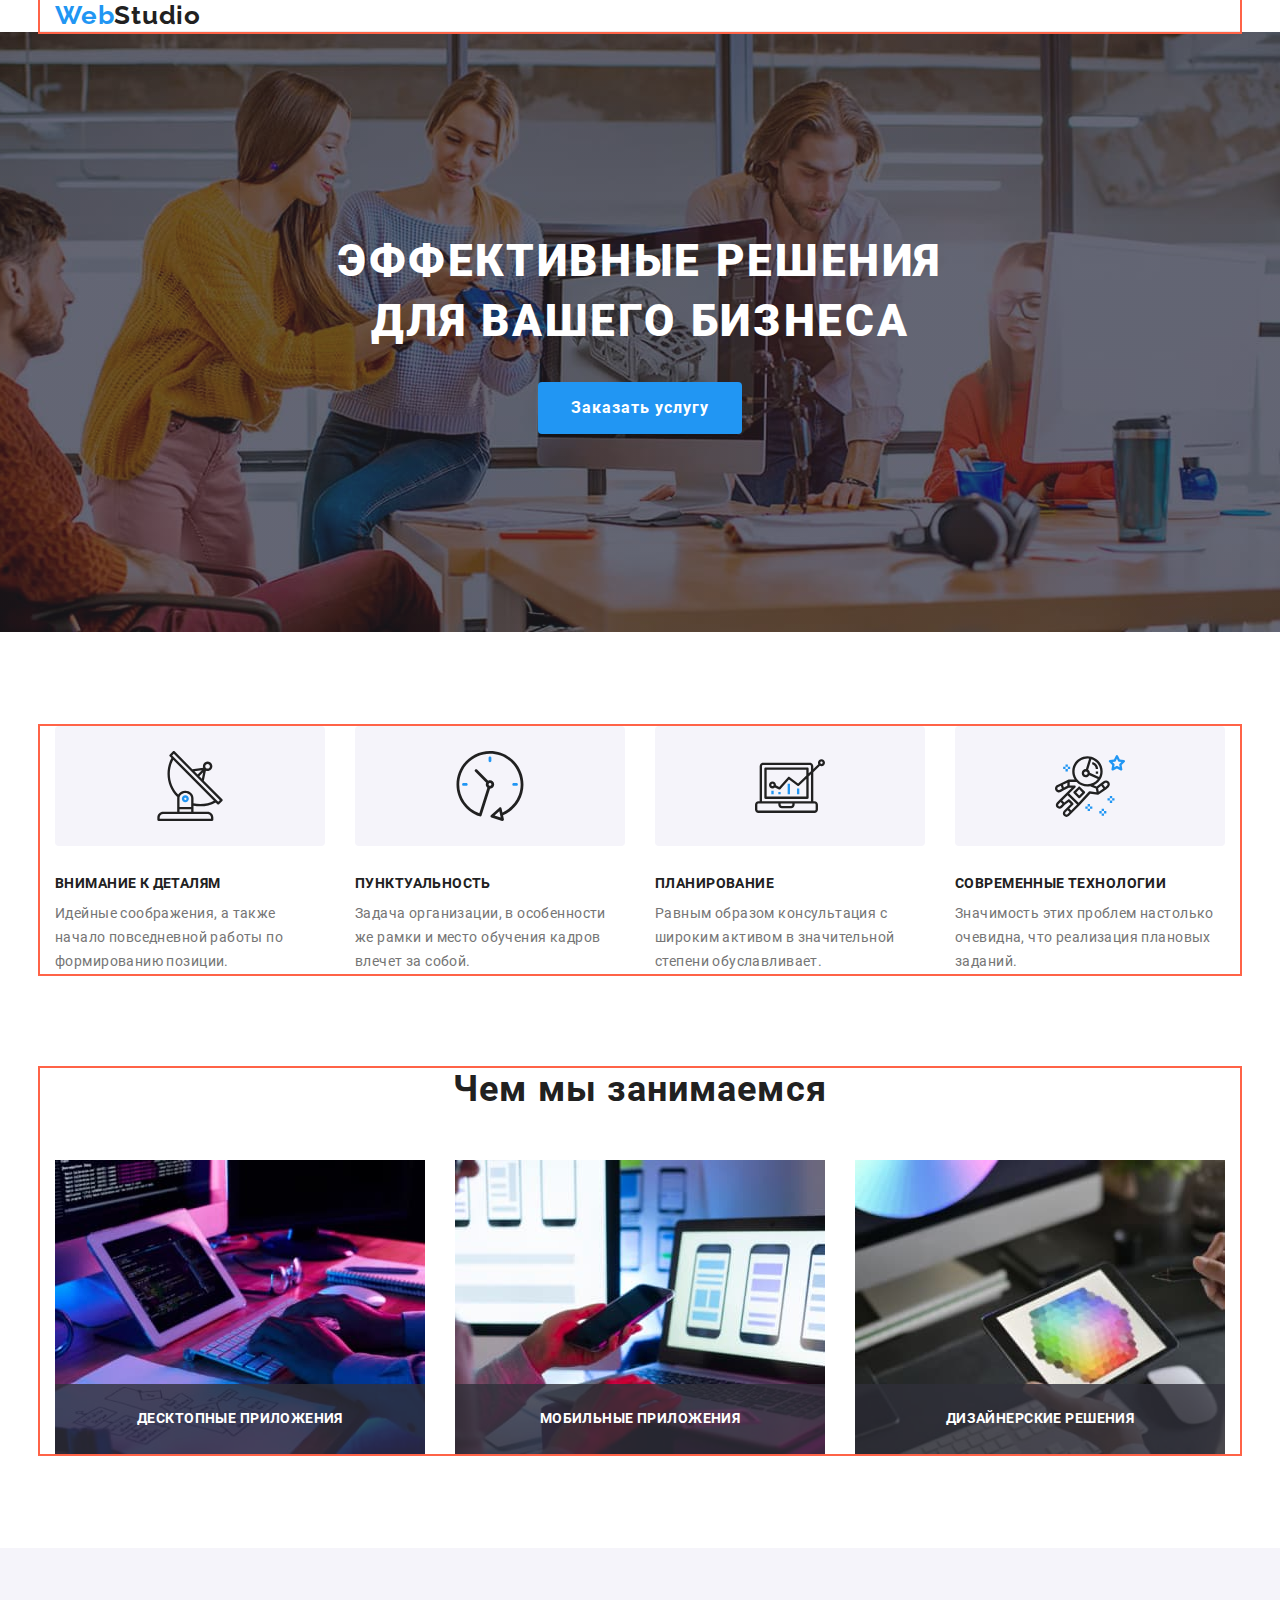
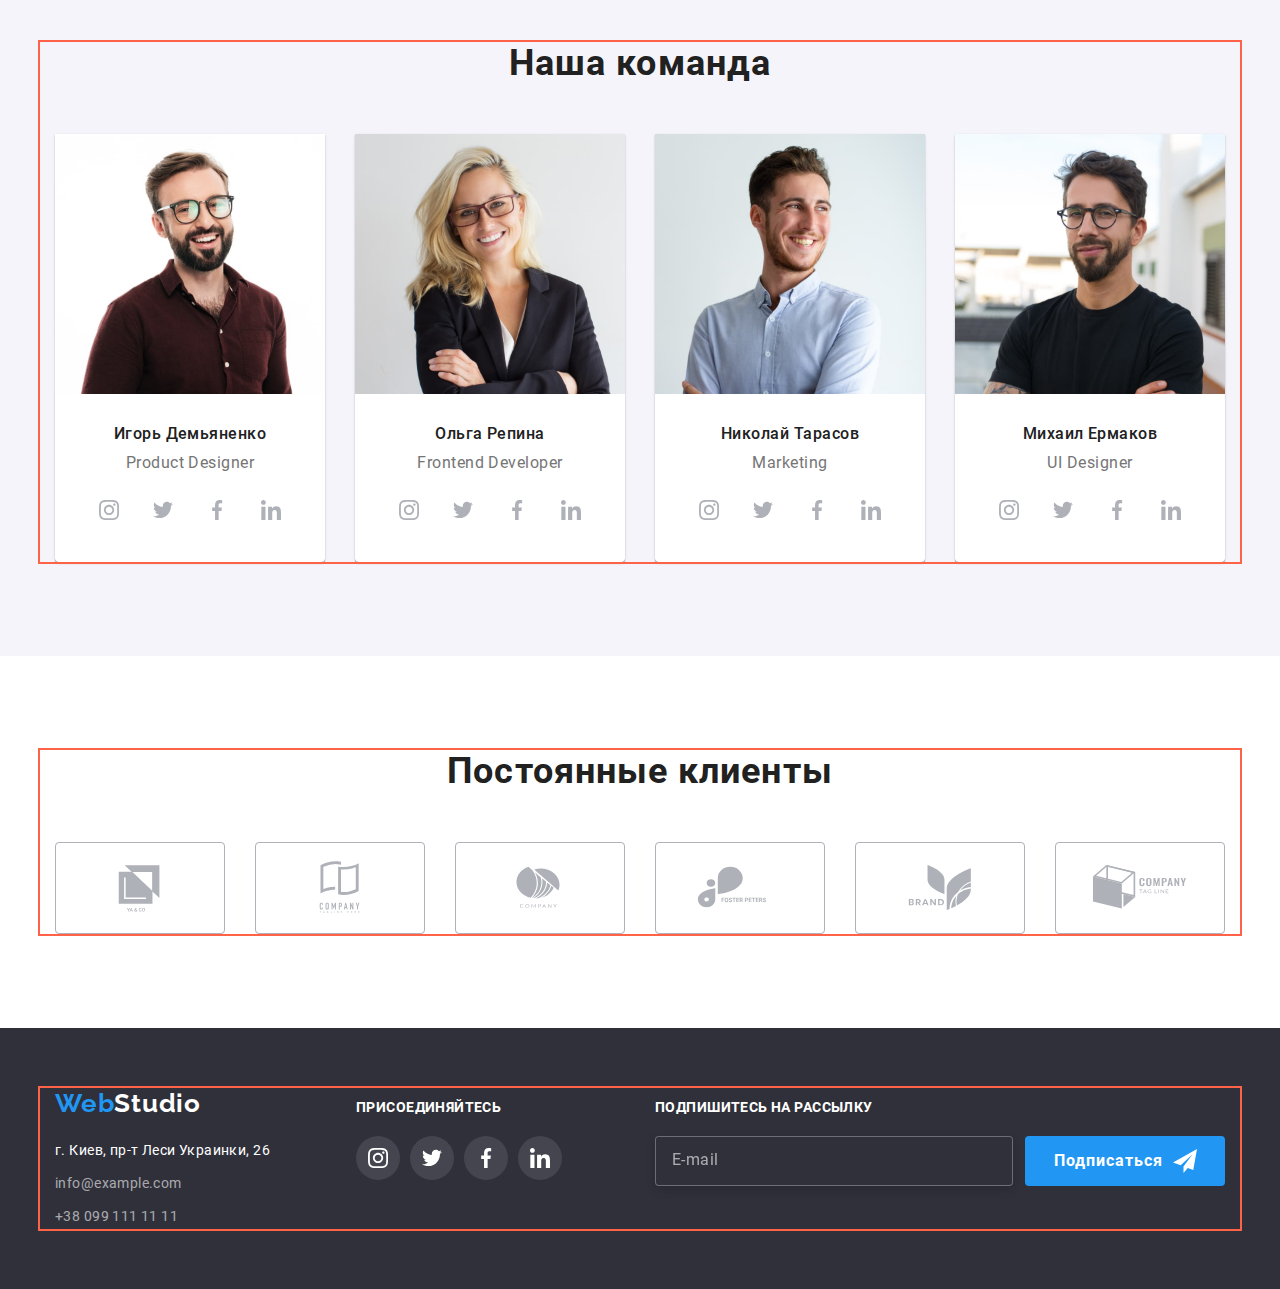
==== commit 534661d1: "Устанавливает мобильное меню (начало)" ====
--- a/index.html
+++ b/index.html
@@ -22,54 +22,88 @@
   </head>
   <body>
     <!--Header-->
-    <header class="temporary-hidden">
+    <header>
       <div class="container container--flex">
         <ul class="header">
+          <!-- Лого -->
           <li>
             <a class="logo" href="./index.html"> <span class="logo__color">Web</span>Studio</a>
           </li>
+          <!-- Кнопка мобильного меню -->
           <li>
-            <nav>
-              <ul class="navigation-set">
-                <li class="navigation-set__item">
-                  <a class="navigation-set__link is-active" href="./index.html">Студия</a>
-                </li>
-                <li class="navigation-set__item">
-                  <a class="navigation-set__link" href="./portfolio.html">Портфолио</a>
-                </li>
-                <li class="navigation-set__item">
-                  <a class="navigation-set__link" href="">Контакты</a>
-                </li>
-              </ul>
-            </nav>
+            <button
+              class="burger-button"
+              type="button"
+              data-menu-button
+              aria-expanded="false"
+              aria-controls="menu-mobile"
+            >
+              <svg width="24" height="16" aria-label="Кнопка мобильного меню">
+                <use class="icon-burger-menu" href="./images/icons.svg#icon-burger-menu"></use>
+                <use class="icon-burger-close" href="./images/icons.svg#icon-burger-close"></use>
+              </svg>
+            </button>
+
+            <!-- <div class="mobile-menu" id="mobile-menu" data-menu>menu</div> -->
           </li>
+          <!-- Навигация и контакты в хедере -->
           <li>
-            <!-- Контакты в хедере -->
-            <ul class="header-contacts-set">
-              <li class="header-contacts-set__item">
-                <a class="header-contacts-set__mail-phone" href="mailto:info@devstudio.com">
-                  <svg
-                    class="header-contacts-set__icon header-contacts-set__icon--add-top-marg"
-                    width="16"
-                    height="12"
-                  >
-                    <use href="./images/icons.svg#header-envelope"></use>
-                  </svg>
-                  info@devstudio.com
-                </a>
-              </li>
-              <li class="header-contacts-set__item">
-                <a class="header-contacts-set__mail-phone" href="tel:+380961111111">
-                  <svg class="header-contacts-set__icon" width="10" height="16">
-                    <use href="./images/icons.svg#header-smartphone"></use>
-                  </svg>
-                  +38 096 111 11 11
-                </a>
-              </li>
-            </ul>
-          </li>
-          <li>
-            <div class="temp"></div>
+            <div class="mobile-menu" id="mobile-menu" data-menu>
+              <!-- Навигация в хедере -->
+              <nav>
+                <ul class="navigation-set">
+                  <li class="navigation-set__item">
+                    <a class="navigation-set__link is-active" href="./index.html">Студия</a>
+                  </li>
+                  <li class="navigation-set__item">
+                    <a class="navigation-set__link" href="./portfolio.html">Портфолио</a>
+                  </li>
+                  <li class="navigation-set__item">
+                    <a class="navigation-set__link" href="">Контакты</a>
+                  </li>
+                </ul>
+              </nav>
+
+              <!-- Контакты в хедере -->
+
+              <ul class="header-contacts-set">
+                <li class="header-contacts-set__item">
+                  <a class="header-contacts-set__mail-phone" href="mailto:info@devstudio.com">
+                    <svg
+                      class="header-contacts-set__icon header-contacts-set__icon--add-top-marg"
+                      width="16"
+                      height="12"
+                    >
+                      <use href="./images/icons.svg#header-envelope"></use>
+                    </svg>
+                    info@devstudio.com
+                  </a>
+                </li>
+                <li class="header-contacts-set__item">
+                  <a class="header-contacts-set__mail-phone" href="tel:+380961111111">
+                    <svg class="header-contacts-set__icon" width="10" height="16">
+                      <use href="./images/icons.svg#header-smartphone"></use>
+                    </svg>
+                    +38 096 111 11 11
+                  </a>
+                </li>
+              </ul>
+              <!-- Соцсети в хедере в мобильном меню -->
+              <ul class="mobile-menu-social">
+                <li class="mobile-menu-social__item">
+                  <a class="mobile-menu-social__links" href="http://instagram.com">Instagram</a>
+                </li>
+                <li class="mobile-menu-social__item">
+                  <a class="mobile-menu-social__links" href="http://twitter.com">Twitter</a>
+                </li>
+                <li class="mobile-menu-social__item">
+                  <a class="mobile-menu-social__links" href="http://facebook.com">Facebook</a>
+                </li>
+                <li class="mobile-menu-social__item">
+                  <a class="mobile-menu-social__links" href="http://linkedin.com">LinkedIn</a>
+                </li>
+              </ul>
+            </div>
           </li>
         </ul>
 
@@ -233,7 +267,7 @@
         </div>
       </section>
       <!--Блок "Чем мы занимаемся"-->
-      <section class="section section--no-padding-top temporary-hidden">
+      <section class="section section--no-padding-top block-hidden">
         <div class="container">
           <h2 class="section-title">Чем мы занимаемся</h2>
           <ul class="business-set">
@@ -608,5 +642,6 @@
       </div>
     </footer>
     <script src="./js/modal.js"></script>
+    <script src="./js/menu.js"></script>
   </body>
 </html>
--- a/css/main.min.css
+++ b/css/main.min.css
@@ -1 +1 @@
-@font-face{font-family:"Roboto";font-style:normal;font-weight:400;src:url("../fonts/roboto-v30-latin_cyrillic-regular.eot");src:local(""),url("../fonts/roboto-v30-latin_cyrillic-regular.eot?#iefix") format("embedded-opentype"),url("../fonts/roboto-v30-latin_cyrillic-regular.woff2") format("woff2"),url("../fonts/roboto-v30-latin_cyrillic-regular.woff") format("woff"),url("../fonts/roboto-v30-latin_cyrillic-regular.ttf") format("truetype"),url("../fonts/roboto-v30-latin_cyrillic-regular.svg#Roboto") format("svg")}@font-face{font-family:"Roboto";font-style:normal;font-weight:500;src:url("../fonts/roboto-v30-latin_cyrillic-500.eot");src:local(""),url("../fonts/roboto-v30-latin_cyrillic-500.eot?#iefix") format("embedded-opentype"),url("../fonts/roboto-v30-latin_cyrillic-500.woff2") format("woff2"),url("../fonts/roboto-v30-latin_cyrillic-500.woff") format("woff"),url("../fonts/roboto-v30-latin_cyrillic-500.ttf") format("truetype"),url("../fonts/roboto-v30-latin_cyrillic-500.svg#Roboto") format("svg")}@font-face{font-family:"Roboto";font-style:normal;font-weight:700;src:url("../fonts/roboto-v30-latin_cyrillic-700.eot");src:local(""),url("../fonts/roboto-v30-latin_cyrillic-700.eot?#iefix") format("embedded-opentype"),url("../fonts/roboto-v30-latin_cyrillic-700.woff2") format("woff2"),url("../fonts/roboto-v30-latin_cyrillic-700.woff") format("woff"),url("../fonts/roboto-v30-latin_cyrillic-700.ttf") format("truetype"),url("../fonts/roboto-v30-latin_cyrillic-700.svg#Roboto") format("svg")}@font-face{font-family:"Roboto";font-style:normal;font-weight:900;src:url("../fonts/roboto-v30-latin_cyrillic-900.eot");src:local(""),url("../fonts/roboto-v30-latin_cyrillic-900.eot?#iefix") format("embedded-opentype"),url("../fonts/roboto-v30-latin_cyrillic-900.woff2") format("woff2"),url("../fonts/roboto-v30-latin_cyrillic-900.woff") format("woff"),url("../fonts/roboto-v30-latin_cyrillic-900.ttf") format("truetype"),url("../fonts/roboto-v30-latin_cyrillic-900.svg#Roboto") format("svg")}@font-face{font-family:"Raleway";font-style:normal;font-weight:400;src:url("../fonts/raleway-v27-latin-regular.eot");src:local(""),url("../fonts/raleway-v27-latin-regular.eot?#iefix") format("embedded-opentype"),url("../fonts/raleway-v27-latin-regular.woff2") format("woff2"),url("../fonts/raleway-v27-latin-regular.woff") format("woff"),url("../fonts/raleway-v27-latin-regular.ttf") format("truetype"),url("../fonts/raleway-v27-latin-regular.svg#Raleway") format("svg")}@font-face{font-family:"Raleway";font-style:normal;font-weight:700;src:url("../fonts/raleway-v27-latin-700.eot");src:local(""),url("../fonts/raleway-v27-latin-700.eot?#iefix") format("embedded-opentype"),url("../fonts/raleway-v27-latin-700.woff2") format("woff2"),url("../fonts/raleway-v27-latin-700.woff") format("woff"),url("../fonts/raleway-v27-latin-700.ttf") format("truetype"),url("../fonts/raleway-v27-latin-700.svg#Raleway") format("svg")}:root{--primary-color: #212121;--secondary-color: #757575;--accent-color: #2196F3;--accent-button-color: #fff;--hero-title-color: #fff;--business-txt-col: #fff;--modal-btn-close: #000000;--portf-overlay-txt: #fff;--footer-font-color: #fff;--link-footer-color: rgba(255, 255, 255, 0.6);--primary-bgr-color: #fff;--accent-bgr-color: #2196F3;--hero-butt-active: #188CE8;--border-custom-active: #188CE8;--bgr-custom-active: #188CE8;--hero-bgr-color: #C4C4C4;--modal-bgr-color: #fff;--modal-btn-bgr: #fff;--advant-iconbgr-col: #F5F4FA;--icon-bgr-color: #fff;--icon-color: #AFB1B8;--business-txt-bgr: rgba(47, 48, 58, 0.8);--clients-icon-bgr-col: #fff;--clients-icon-color: #AFB1B8;--clients-border-col: #AFB1B8;--portf-overlay-bgr: rgba(33, 150, 243, 0.9);--footer-bgr-color: #2F303A;--footer-icon-color: #fff;--team-bgr-color: #F5F4FA;--filter-butt-bgr-col: #F5F4FA;--border-bottom-header: #ECECEC;--border-bottom-card: #EEEEEE;--primary-font: "Roboto";--secondary-font: "Raleway"}.flex{display:-webkit-box;display:-ms-flexbox;display:flex}.temporary-hidden{display:none}.visually-hidden{position:absolute;width:1px;height:1px;margin:-1px;border:0;padding:0;white-space:nowrap;-webkit-clip-path:inset(100%);clip-path:inset(100%);clip:rect(0 0 0 0);overflow:hidden}html{-webkit-box-sizing:border-box;box-sizing:border-box}*,*::before,*::after{-webkit-box-sizing:inherit;box-sizing:inherit}body{margin:0;color:var(--primary-color);font-family:var(--primary-font),sans-serif;font-size:14px}.img{display:block;max-width:100%;height:auto}.list{list-style:none;padding:0;margin:0}.section{padding-top:60px;padding-bottom:60px;margin:0}@media screen and (min-width: 1200px){.section{padding-top:94px;padding-bottom:94px}}.section--no-padding-top{padding-top:0}.section--background-grey{background-color:var(--team-bgr-color)}.container{padding-left:15px;padding-right:15px;margin:0 auto;outline:2px solid tomato}@media screen and (min-width: 480px){.container{max-width:480px}}@media screen and (min-width: 768px){.container{max-width:768px}}@media screen and (min-width: 1200px){.container{max-width:1200px}}.container--flex{display:-webkit-box;display:-ms-flexbox;display:flex;border-bottom:1px solid var(--border-bottom-header)}.logo{color:inherit;text-decoration:none;font-family:var(--secondary-font),sans-serif;font-weight:700;font-size:24px;line-height:1.17;letter-spacing:.03em}@media screen and (max-width: 767px){.logo{display:block;padding-top:16px;padding-bottom:16px}}@media screen and (min-width: 1200px){.logo{font-size:26px;line-height:1.19}}.logo__color{color:var(--accent-color)}.section-title{margin-top:0;margin-bottom:30px;font-weight:700;font-size:28px;line-height:1.18;text-align:center;letter-spacing:.03em}@media screen and (min-width: 1200px){.section-title{margin-bottom:50px;font-size:36px;line-height:1.17}}.section-subtitle{margin-top:0;margin-bottom:10px;font-weight:700;font-size:14px;line-height:1.14;letter-spacing:.03em;text-transform:uppercase}@media screen and (max-width: 767px){.section-subtitle{text-align:center}}.join__section-subtitle{margin-bottom:20px}.footer-submit__section-subtitle{margin-bottom:20px}.social-net{display:-webkit-box;display:-ms-flexbox;display:flex;width:206px;height:44px;padding:0;margin-top:0;margin-bottom:24px;margin-right:auto;margin-left:auto;-webkit-box-pack:center;-ms-flex-pack:center;justify-content:center;list-style:none}@media screen and (min-width: 1200px){.social-net{margin-bottom:30px}}.social-net__item:not(:last-child){margin-right:10px}.social-net__icon{display:-webkit-box;display:-ms-flexbox;display:flex;width:44px;height:44px;border-radius:50px;-webkit-box-align:center;-ms-flex-align:center;align-items:center;-webkit-box-pack:center;-ms-flex-pack:center;justify-content:center;background-color:var(--icon-bgr-color);color:var(--icon-color);-webkit-transition-property:color background-color;transition-property:color background-color;-webkit-transition-duration:250ms;transition-duration:250ms;-webkit-transition-timing-function:cubic-bezier(0.4, 0, 0.2, 1);transition-timing-function:cubic-bezier(0.4, 0, 0.2, 1)}.social-net__icon-color{fill:currentColor}.social-net__icon:hover,.social-net__icon:focus{background-color:var(--accent-color);color:var(--accent-button-color)}.header{display:-webkit-box;display:-ms-flexbox;display:flex;-webkit-box-align:center;-ms-flex-align:center;align-items:center;list-style:none;padding:0;margin:0}.navigation-set{display:-webkit-box;display:-ms-flexbox;display:flex;list-style:none;padding:0;margin-left:93px}@media screen and (max-width: 767px){.navigation-set{display:none}}.navigation-set__item:not(:last-child){margin-right:50px}.navigation-set__link{padding-top:32px;padding-bottom:31px;color:inherit;text-decoration:none;font-weight:500;line-height:1.14;letter-spacing:.02em;-webkit-transition-property:color;transition-property:color;-webkit-transition-duration:250ms;transition-duration:250ms;-webkit-transition-timing-function:cubic-bezier(0.4, 0, 0.2, 1);transition-timing-function:cubic-bezier(0.4, 0, 0.2, 1)}.navigation-set__link:hover,.navigation-set__link:focus{color:var(--accent-color)}.is-active{position:relative;color:var(--accent-color)}.is-active::after{position:absolute;content:"";bottom:-1px;left:0;width:100%;height:4px;border-radius:2px;background-color:var(--accent-color)}.header-contacts-set{display:-webkit-box;display:-ms-flexbox;display:flex;-webkit-box-align:center;-ms-flex-align:center;align-items:center;margin-left:305px;padding:0;list-style:none}@media screen and (max-width: 767px){.header-contacts-set{display:none}}.header-contacts-set__item+.header-contacts-set__item{margin-left:30px}.header-contacts-set__mail-phone{display:-webkit-box;display:-ms-flexbox;display:flex;padding-top:32px;padding-bottom:31px;color:var(--secondary-color);text-decoration:none;font-weight:500;line-height:1.14;letter-spacing:.02em;-webkit-transition-property:color;transition-property:color;-webkit-transition-duration:250ms;transition-duration:250ms;-webkit-transition-timing-function:cubic-bezier(0.4, 0, 0.2, 1);transition-timing-function:cubic-bezier(0.4, 0, 0.2, 1)}.header-contacts-set__icon{fill:currentColor;margin-right:10px}.header-contacts-set__icon--add-top-marg{margin-top:2px}.header-contacts-set__mail-phone:hover,.header-contacts-set__mail-phone:focus{color:var(--accent-color)}.hero{margin-left:auto;margin-right:auto;text-align:center}.overlay{max-width:1600px;height:600px;margin-left:auto;margin-right:auto;background:-webkit-gradient(linear, left top, right top, from(rgba(47, 48, 58, 0.4)), to(rgba(47, 48, 58, 0.4))),url("../images/bgr-image-optim.jpg");background:linear-gradient(to right, rgba(47, 48, 58, 0.4), rgba(47, 48, 58, 0.4)),url("../images/bgr-image-optim.jpg");background-repeat:no-repeat;background-position:center;background-size:cover;background-color:var(--hero-bgr-color)}@media screen and (min-width: 480px)and (max-width: 1199px){.overlay{max-width:1199px;height:400px}}.hero-title{margin-top:0;margin-bottom:30px;padding-top:118px;color:var(--hero-title-color);font-weight:900;font-size:26px;line-height:1.62;letter-spacing:.06em;text-transform:uppercase}@media screen and (min-width: 1200px){.hero-title{padding-top:200px;font-size:44px;line-height:1.36}}.hero-button{display:inline-block;border-radius:4px;border:1px solid rgba(0,0,0,0);padding:10px 32px;min-width:200px;color:var(--accent-button-color);background-color:var(--accent-bgr-color);font-family:inherit;font-weight:700;font-size:16px;line-height:1.875;letter-spacing:.06em;-webkit-transition-property:background-color;transition-property:background-color;-webkit-transition-duration:250ms;transition-duration:250ms;-webkit-transition-timing-function:cubic-bezier(0.4, 0, 0.2, 1);transition-timing-function:cubic-bezier(0.4, 0, 0.2, 1)}.hero-button:hover,.hero-button:focus{background-color:var(--hero-butt-active);cursor:pointer}.backdrop{position:fixed;top:0;left:0;width:100%;height:100%;z-index:3;opacity:1;-webkit-transition-property:opacity;transition-property:opacity;-webkit-transition-duration:250ms;transition-duration:250ms;-webkit-transition-timing-function:cubic-bezier(0.4, 0, 0.2, 1);transition-timing-function:cubic-bezier(0.4, 0, 0.2, 1);background-color:rgba(0,0,0,.2)}.backdrop.is-hidden{opacity:0;pointer-events:none}.backdrop.is-hidden .modal{-webkit-transform:translate(-50%, -50%) scale(0.8);transform:translate(-50%, -50%) scale(0.8)}.modal{position:absolute;top:50%;left:50%;-webkit-transform:translate(-50%, -50%);transform:translate(-50%, -50%);width:450px;height:609px;-webkit-transform:translate(-50%, -50%) scale(1);transform:translate(-50%, -50%) scale(1);-webkit-transition-property:-webkit-transform;transition-property:-webkit-transform;transition-property:transform;transition-property:transform, -webkit-transform;-webkit-transition-duration:250ms;transition-duration:250ms;-webkit-transition-timing-function:cubic-bezier(0.4, 0, 0.2, 1);transition-timing-function:cubic-bezier(0.4, 0, 0.2, 1);border-radius:4px;-webkit-box-shadow:0px 1px 3px rgba(0,0,0,.12),0px 1px 1px rgba(0,0,0,.14),0px 2px 1px rgba(0,0,0,.2);box-shadow:0px 1px 3px rgba(0,0,0,.12),0px 1px 1px rgba(0,0,0,.14),0px 2px 1px rgba(0,0,0,.2);background-color:var(--modal-bgr-color)}@media screen and (min-width: 1200px){.modal{width:528px;height:581px}}.modal-slogan{padding:40px 40px 12px 40px;margin:0;font-weight:700;font-size:20px;line-height:1.5;text-align:center;letter-spacing:.03em;color:var(--primary-color)}@media screen and (min-width: 1200px){.modal-slogan{line-height:1.15}}.close-modal-btn{position:absolute;top:8px;right:8px;width:30px;height:30px;border:1px solid rgba(0,0,0,.1);border-radius:50%;display:-webkit-box;display:-ms-flexbox;display:flex;padding:0;-webkit-box-align:center;-ms-flex-align:center;align-items:center;-webkit-box-pack:center;-ms-flex-pack:center;justify-content:center;background-color:var(--modal-btn-bgr)}.close-modal-btn__icon{fill:var(--modal-btn-close);-webkit-transition-property:fill;transition-property:fill;-webkit-transition-duration:250ms;transition-duration:250ms;-webkit-transition-timing-function:cubic-bezier(0.4, 0, 0.2, 1);transition-timing-function:cubic-bezier(0.4, 0, 0.2, 1)}.close-modal-btn:hover .close-modal-btn__icon{fill:var(--accent-color)}.modal-form{width:528px}.form-set{position:absolute;width:448px;top:75px;left:40px}.field-block-wrap{margin-bottom:10px}.field-block-wrap__label{display:block;width:100%;margin-bottom:4px;text-align:left;font-size:12px;line-height:1.17;letter-spacing:.01em;color:var(--secondary-color)}.field-block-wrap__field{position:relative;display:-webkit-box;display:-ms-flexbox;display:flex;-webkit-box-orient:vertical;-webkit-box-direction:normal;-ms-flex-direction:column;flex-direction:column}.field-block-wrap__input{height:40px;padding:0 0 0 42px;border:1px solid rgba(33,33,33,.2);border-radius:4px;outline:rgba(0,0,0,0);-webkit-transition-property:border;transition-property:border;-webkit-transition-duration:250ms;transition-duration:250ms;-webkit-transition-timing-function:cubic-bezier(0.4, 0, 0.2, 1);transition-timing-function:cubic-bezier(0.4, 0, 0.2, 1)}.field-block-wrap__input:focus,.field-block-wrap__input:hover{border:1px solid var(--accent-color)}.field-block-wrap__icon{position:absolute;top:11px;left:12px;-webkit-transition-property:fill;transition-property:fill;-webkit-transition-duration:250ms;transition-duration:250ms;-webkit-transition-timing-function:cubic-bezier(0.4, 0, 0.2, 1);transition-timing-function:cubic-bezier(0.4, 0, 0.2, 1)}.field-block-wrap__input:focus+.field-block-wrap__icon{fill:var(--accent-color)}.field-block-wrap__input:hover+.field-block-wrap__icon{fill:var(--accent-color)}.field-block-wrap__textarea-field{height:120px}.field-block-wrap__textarea{width:100%;height:100%;padding:12px 16px;border:1px solid rgba(33,33,33,.2);border-radius:4px;resize:none;outline:none;font-size:14px;line-height:1.14;letter-spacing:.01em;color:rgba(117,117,117,.5);-webkit-transition-property:border;transition-property:border;-webkit-transition-duration:250ms;transition-duration:250ms;-webkit-transition-timing-function:cubic-bezier(0.4, 0, 0.2, 1);transition-timing-function:cubic-bezier(0.4, 0, 0.2, 1)}.field-block-wrap__textarea:focus,.field-block-wrap__textarea:hover{border:1px solid var(--accent-color)}.agreement-wrap{margin-top:20px}.custom-checkbox{display:-webkit-box;display:-ms-flexbox;display:flex;-webkit-box-align:center;-ms-flex-align:center;align-items:center;-webkit-box-pack:center;-ms-flex-pack:center;justify-content:center}.custom-checkbox__icon{margin-right:8px;border:2px solid var(--primary-color);border-radius:2px}.custom-checkbox__input:checked+.custom-checkbox__icon{border:2px solid var(--border-custom-active);background-color:var(--bgr-custom-active)}.custom-checkbox__label{display:-webkit-box;display:-ms-flexbox;display:flex;-webkit-box-align:center;-ms-flex-align:center;align-items:center;line-height:1.7;letter-spacing:.03em;color:var(--secondary-color)}.custom-checkbox__link{text-decoration:none}.custom-checkbox__link-text{position:relative;color:var(--accent-color)}.custom-checkbox__link-text::after{position:absolute;content:"";bottom:1px;left:0;width:100%;height:1px;background-color:var(--accent-color)}.modal-submit-button{margin-top:30px;padding:10px 55px 10px 56px;font-weight:700;font-size:16px;line-height:1.88;text-align:center;letter-spacing:.06em;color:var(--accent-button-color);background:var(--accent-bgr-color);-webkit-box-shadow:0px 4px 4px rgba(0,0,0,.15);box-shadow:0px 4px 4px rgba(0,0,0,.15);border:rgba(0,0,0,0);border-radius:4px;-webkit-transition-property:background-color;transition-property:background-color;-webkit-transition-duration:250ms;transition-duration:250ms;-webkit-transition-timing-function:cubic-bezier(0.4, 0, 0.2, 1);transition-timing-function:cubic-bezier(0.4, 0, 0.2, 1)}.modal-submit-button:hover,.modal-submit-button:focus{background-color:var(--hero-butt-active);cursor:pointer;outline:rgba(0,0,0,0)}.advant-set{display:-webkit-box;display:-ms-flexbox;display:flex;-webkit-box-orient:vertical;-webkit-box-direction:normal;-ms-flex-direction:column;flex-direction:column;row-gap:30px;list-style:none;padding:0;margin:0}@media screen and (min-width: 768px){.advant-set{-webkit-box-orient:horizontal;-webkit-box-direction:normal;-ms-flex-direction:row;flex-direction:row;-ms-flex-wrap:wrap;flex-wrap:wrap;row-gap:30px;-webkit-column-gap:30px;-moz-column-gap:30px;column-gap:30px}}.advant-set__item{-ms-flex-preferred-size:calc((100% - 90px)/4);flex-basis:calc((100% - 90px)/4)}.advant-set__icon-wrapper{display:-webkit-box;display:-ms-flexbox;display:flex;-webkit-box-align:center;-ms-flex-align:center;align-items:center;-webkit-box-pack:center;-ms-flex-pack:center;justify-content:center;height:120px;margin-bottom:30px;border-radius:4px;background:var(--advant-iconbgr-col)}@media screen and (min-width: 480px){.advant-set__icon-wrapper{max-width:450px;height:120px;border-radius:4px}}@media screen and (min-width: 768px){.advant-set__icon-wrapper{width:354px}}@media screen and (min-width: 1200px){.advant-set__icon-wrapper{width:270px}}.advant-set__paragraph{margin-top:0;margin-bottom:0;color:var(--secondary-color);line-height:1.71;letter-spacing:.03em}.business-set{display:-webkit-box;display:-ms-flexbox;display:flex;list-style:none;padding:0;margin:0}.business-set__item:not(:last-child){margin-right:30px}.business-set__image-wrapper{position:relative}.business-set__image{display:block}.business-set__text{position:absolute;bottom:0;width:100%;padding:27px 0;margin:0;font-weight:700;line-height:1.14;text-align:center;letter-spacing:.03em;text-transform:uppercase;color:var(--business-txt-col);background-color:var(--business-txt-bgr)}.team-set{display:-webkit-box;display:-ms-flexbox;display:flex;-webkit-box-orient:vertical;-webkit-box-direction:normal;-ms-flex-direction:column;flex-direction:column;row-gap:30px;list-style:none;padding:0;margin:0}@media screen and (min-width: 768px){.team-set{-webkit-box-orient:horizontal;-webkit-box-direction:normal;-ms-flex-direction:row;flex-direction:row;-ms-flex-wrap:wrap;flex-wrap:wrap;-webkit-column-gap:30px;-moz-column-gap:30px;column-gap:30px;row-gap:30px}}@media screen and (min-width: 1200px){.team-set{-webkit-box-orient:horizontal;-webkit-box-direction:normal;-ms-flex-direction:row;flex-direction:row;-webkit-column-gap:30px;-moz-column-gap:30px;column-gap:30px}}.team-set__item{background:var(--primary-bgr-color);-webkit-box-shadow:0px 1px 3px rgba(0,0,0,.12),0px 1px 1px rgba(0,0,0,.14),0px 2px 1px rgba(0,0,0,.2);box-shadow:0px 1px 3px rgba(0,0,0,.12),0px 1px 1px rgba(0,0,0,.14),0px 2px 1px rgba(0,0,0,.2);border-radius:0px 0px 4px 4px}.team-set__image{display:block;width:100%}@media screen and (min-width: 768px){.team-set__image{width:354px}}@media screen and (min-width: 1200px){.team-set__image{width:270px}}.team-set__member-wrapper{padding:30px 0 16px 0}.team-set__name{margin-top:0;margin-bottom:10px;text-align:center;font-weight:500;font-size:16px;line-height:1.19;letter-spacing:.03em}.team-set__text{margin:0;text-align:center;font-size:16px;line-height:1.19;letter-spacing:.03em;color:var(--secondary-color)}.clients-set{display:-webkit-box;display:-ms-flexbox;display:flex;-ms-flex-wrap:wrap;flex-wrap:wrap;gap:30px;padding:0;margin:0 auto;list-style:none}@media screen and (min-width: 1200px){.clients-set{display:-webkit-box;display:-ms-flexbox;display:flex;-ms-flex-wrap:nowrap;flex-wrap:nowrap}}.clients-set__item{-ms-flex-preferred-size:calc((100% - 30px)/2);flex-basis:calc((100% - 30px)/2)}@media screen and (min-width: 768px){.clients-set__item{-ms-flex-preferred-size:calc((100% - 60px)/3);flex-basis:calc((100% - 60px)/3)}}.clients-set__link{display:-webkit-box;display:-ms-flexbox;display:flex;height:92px;-webkit-box-align:center;-ms-flex-align:center;align-items:center;-webkit-box-pack:center;-ms-flex-pack:center;justify-content:center;border:1px solid var(--clients-border-col);border-radius:4px;background-color:var(--clients-icon-bgr-col);color:var(--clients-icon-color);-webkit-transition-property:color border;transition-property:color border;-webkit-transition-duration:250ms;transition-duration:250ms;-webkit-transition-timing-function:cubic-bezier(0.4, 0, 0.2, 1);transition-timing-function:cubic-bezier(0.4, 0, 0.2, 1)}.clients-set__link:hover{border:1px solid var(--accent-color);color:var(--accent-color)}.clients-set__icon{fill:currentColor}.footer{padding:60px 0;color:var(--footer-font-color);background-color:var(--footer-bgr-color)}.footer-set{display:-webkit-box;display:-ms-flexbox;display:flex;-webkit-box-orient:vertical;-webkit-box-direction:normal;-ms-flex-direction:column;flex-direction:column;row-gap:60px;-webkit-box-align:center;-ms-flex-align:center;align-items:center;padding:0;margin:0;list-style:none;text-align:center}@media screen and (min-width: 768px){.footer-set{-webkit-box-orient:horizontal;-webkit-box-direction:normal;-ms-flex-direction:row;flex-direction:row;-ms-flex-wrap:wrap;flex-wrap:wrap;-webkit-box-align:start;-ms-flex-align:start;align-items:flex-start}}@media screen and (min-width: 1200px){.footer-set{-ms-flex-wrap:nowrap;flex-wrap:nowrap;text-align:left}}.footer-set__logo-address{width:100%}@media screen and (min-width: 768px){.footer-set__logo-address{width:232px;margin-left:76px}}@media screen and (min-width: 1200px){.footer-set__logo-address{margin-left:0}}.footer-set__social-link{width:100%}@media screen and (min-width: 768px){.footer-set__social-link{width:206px;margin-left:165px;margin-top:5px}}@media screen and (min-width: 1200px){.footer-set__social-link{margin-left:70px;margin-top:12px}}.footer-set__submit{-webkit-box-orient:vertical;-webkit-box-direction:normal;-ms-flex-direction:column;flex-direction:column;width:100%}@media screen and (min-width: 768px){.footer-set__submit{width:450px;margin-left:166px}}@media screen and (min-width: 1200px){.footer-set__submit{width:570px;margin-left:93px;margin-top:12px}}.footer-contacts-set{font-style:normal;list-style:none;padding:0;margin-top:20px}.footer-contacts-set__item:not(:first-child){margin-top:9px}.footer-contacts-set__address{margin:0;line-height:1.71;letter-spacing:.03em}.footer-contacts-set__link{color:var(--link-footer-color);text-decoration:none;line-height:1.71;letter-spacing:.03em;-webkit-transition-property:color;transition-property:color;-webkit-transition-duration:250ms;transition-duration:250ms;-webkit-transition-timing-function:cubic-bezier(0.4, 0, 0.2, 1);transition-timing-function:cubic-bezier(0.4, 0, 0.2, 1)}.footer-contacts-set__link:hover,.footer-contacts-set__link:focus{color:var(--accent-color)}.social-net__icon--different-colors{background-color:rgba(255,255,255,.1);color:var(--footer-icon-color)}.submit-set{display:block;list-style:none;padding:0;margin:0}@media screen and (min-width: 1200px){.submit-set{display:-webkit-box;display:-ms-flexbox;display:flex}}.submit-set__email-form{height:50px;margin:20px auto;border:1px solid rgba(255,255,255,.3);-webkit-filter:drop-shadow(0px 4px 4px rgba(0, 0, 0, 0.15));filter:drop-shadow(0px 4px 4px rgba(0, 0, 0, 0.15));border-radius:4px;background-color:var(--footer-bgr-color)}@media screen and (min-width: 1200px){.submit-set__email-form{width:358px;margin:0}}.submit-set__email-input{width:100%;padding:15px 0px 15px 16px;background-color:var(--footer-bgr-color);border:rgba(0,0,0,0);outline:rgba(0,0,0,0);border-radius:4px;color:rgba(255,255,255,.6)}.submit-set__email-input::-webkit-input-placeholder{font-size:16px;line-height:1.25;letter-spacing:.03em;color:rgba(255,255,255,.6)}.submit-set__email-input::-moz-placeholder{font-size:16px;line-height:1.25;letter-spacing:.03em;color:rgba(255,255,255,.6)}.submit-set__email-input:-ms-input-placeholder{font-size:16px;line-height:1.25;letter-spacing:.03em;color:rgba(255,255,255,.6)}.submit-set__email-input::-ms-input-placeholder{font-size:16px;line-height:1.25;letter-spacing:.03em;color:rgba(255,255,255,.6)}.submit-set__email-input::placeholder{font-size:16px;line-height:1.25;letter-spacing:.03em;color:rgba(255,255,255,.6)}.submit-set__button-container{position:relative;width:200px;height:50px;margin-left:auto;margin-right:auto}@media screen and (min-width: 1200px){.submit-set__button-container{margin-left:12px}}.submit-set__button{padding:10px 62px 10px 29px;font-weight:700;font-size:16px;line-height:1.875;letter-spacing:.06em;color:var(--footer-font-color);background-color:var(--accent-bgr-color);border-color:var(--accent-color);border-radius:4px;border:none}.submit-set__button-icon{position:absolute;top:13px;right:28px}.portfolio-menu{display:-webkit-box;display:-ms-flexbox;display:flex;-ms-flex-wrap:wrap;flex-wrap:wrap;row-gap:15px;-webkit-column-gap:8px;-moz-column-gap:8px;column-gap:8px;list-style:none;padding:0;margin:0 0 40px 0;-webkit-box-pack:start;-ms-flex-pack:start;justify-content:flex-start}@media screen and (min-width: 768px){.portfolio-menu{-ms-flex-wrap:nowrap;flex-wrap:nowrap;-webkit-box-pack:center;-ms-flex-pack:center;justify-content:center;margin:0 0 30px 0}}@media screen and (min-width: 1200px){.portfolio-menu{margin:0 0 50px 0}}.portfolio-menu__item:not(:last-child){margin-right:8px}.portfolio-menu__button{display:inline-block;border-radius:4px;border:1px solid rgba(0,0,0,0);padding:6px 22px;background-color:var(--filter-butt-bgr-col);font-family:inherit;font-weight:500;font-size:16px;line-height:1.63;text-align:center;letter-spacing:.03em;-webkit-transition-property:color background-color box-shadow cursor;transition-property:color background-color box-shadow cursor;-webkit-transition-duration:250ms;transition-duration:250ms;-webkit-transition-timing-function:cubic-bezier(0.4, 0, 0.2, 1);transition-timing-function:cubic-bezier(0.4, 0, 0.2, 1)}.portfolio-menu__button--current{color:var(--accent-button-color);background-color:var(--accent-bgr-color);-webkit-box-shadow:0px 3px 1px rgba(0,0,0,.1),0px 1px 2px rgba(0,0,0,.08),0px 2px 2px rgba(0,0,0,.12);box-shadow:0px 3px 1px rgba(0,0,0,.1),0px 1px 2px rgba(0,0,0,.08),0px 2px 2px rgba(0,0,0,.12)}.portfolio-menu__button:hover,.portfolio-menu__button:focus{color:var(--accent-button-color);background-color:var(--accent-bgr-color);-webkit-box-shadow:0px 3px 1px rgba(0,0,0,.1),0px 1px 2px rgba(0,0,0,.08),0px 2px 2px rgba(0,0,0,.12);box-shadow:0px 3px 1px rgba(0,0,0,.1),0px 1px 2px rgba(0,0,0,.08),0px 2px 2px rgba(0,0,0,.12);cursor:pointer}.portfolio-cards-set{display:-webkit-box;display:-ms-flexbox;display:flex;-ms-flex-wrap:wrap;flex-wrap:wrap;row-gap:30px;list-style:none;padding:0;margin:0}@media screen and (min-width: 768px){.portfolio-cards-set{-webkit-column-gap:30px;-moz-column-gap:30px;column-gap:30px}}@media screen and (min-width: 1200px){.portfolio-cards-set{-webkit-column-gap:30px;-moz-column-gap:30px;column-gap:30px}}.portfolio-card{width:100%;-webkit-transition-property:-webkit-box-shadow cursor;transition-property:-webkit-box-shadow cursor;transition-property:box-shadow cursor;transition-property:box-shadow cursor, -webkit-box-shadow cursor;-webkit-transition-duration:250ms;transition-duration:250ms;-webkit-transition-timing-function:cubic-bezier(0.4, 0, 0.2, 1);transition-timing-function:cubic-bezier(0.4, 0, 0.2, 1)}@media screen and (min-width: 768px){.portfolio-card{-ms-flex-preferred-size:calc((100% - 30px)/2);flex-basis:calc((100% - 30px)/2)}}@media screen and (min-width: 1200px){.portfolio-card{-ms-flex-preferred-size:calc((100% - 60px)/3);flex-basis:calc((100% - 60px)/3)}}.portfolio-card:hover{-webkit-box-shadow:0px 1px 1px rgba(0,0,0,.12),0px 4px 4px rgba(0,0,0,.06),1px 4px 6px rgba(0,0,0,.16);box-shadow:0px 1px 1px rgba(0,0,0,.12),0px 4px 4px rgba(0,0,0,.06),1px 4px 6px rgba(0,0,0,.16)}.portfolio-card__image-box{position:relative;overflow:hidden}.portfolio-card__image{display:block;width:100%}@media screen and (min-width: 768px){.portfolio-card__image{width:354px}}@media screen and (min-width: 1200px){.portfolio-card__image{width:370px}}.portfolio-card__overlay{position:absolute;top:0;left:0;width:100%;height:100%;background-color:var(--portf-overlay-bgr);-webkit-transform:translateY(100%);transform:translateY(100%);-webkit-transition-property:-webkit-transform;transition-property:-webkit-transform;transition-property:transform;transition-property:transform, -webkit-transform;-webkit-transition-duration:250ms;transition-duration:250ms;-webkit-transition-timing-function:cubic-bezier(0.4, 0, 0.2, 1);transition-timing-function:cubic-bezier(0.4, 0, 0.2, 1)}.portfolio-card__link{color:inherit;text-decoration:none}@media screen and (min-width: 768px){.portfolio-card__link{display:-webkit-box;display:-ms-flexbox;display:flex;-webkit-box-orient:vertical;-webkit-box-direction:normal;-ms-flex-direction:column;flex-direction:column;height:100%}}.portfolio-card__link:hover .portfolio-card__overlay{-webkit-transform:translateY(0);transform:translateY(0)}.portfolio-card__overlay-text{margin:0;padding:77px 24px;font-size:18px;line-height:1.56;letter-spacing:.03em;color:var(--portf-overlay-txt)}@media screen and (min-width: 1200px){.portfolio-card__overlay-text{padding:63px 24px}}.portfolio-card__title{display:block;padding:20px 24px;border-right:1px solid var(--border-bottom-card);border-bottom:1px solid var(--border-bottom-card);border-left:1px solid var(--border-bottom-card)}@media screen and (min-width: 768px){.portfolio-card__title{-webkit-box-flex:1;-ms-flex-positive:1;flex-grow:1}}.portfolio-card__name{margin-top:0;margin-right:0;margin-bottom:4px;margin-left:0;font-weight:700;font-size:18px;line-height:2;letter-spacing:.06em}.portfolio-card__paragraph{margin:0;color:var(--secondary-color);font-size:16px;line-height:1.88;letter-spacing:.03em}/*# sourceMappingURL=main.min.css.map */+@font-face{font-family:"Roboto";font-style:normal;font-weight:400;src:url("../fonts/roboto-v30-latin_cyrillic-regular.eot");src:local(""),url("../fonts/roboto-v30-latin_cyrillic-regular.eot?#iefix") format("embedded-opentype"),url("../fonts/roboto-v30-latin_cyrillic-regular.woff2") format("woff2"),url("../fonts/roboto-v30-latin_cyrillic-regular.woff") format("woff"),url("../fonts/roboto-v30-latin_cyrillic-regular.ttf") format("truetype"),url("../fonts/roboto-v30-latin_cyrillic-regular.svg#Roboto") format("svg")}@font-face{font-family:"Roboto";font-style:normal;font-weight:500;src:url("../fonts/roboto-v30-latin_cyrillic-500.eot");src:local(""),url("../fonts/roboto-v30-latin_cyrillic-500.eot?#iefix") format("embedded-opentype"),url("../fonts/roboto-v30-latin_cyrillic-500.woff2") format("woff2"),url("../fonts/roboto-v30-latin_cyrillic-500.woff") format("woff"),url("../fonts/roboto-v30-latin_cyrillic-500.ttf") format("truetype"),url("../fonts/roboto-v30-latin_cyrillic-500.svg#Roboto") format("svg")}@font-face{font-family:"Roboto";font-style:normal;font-weight:700;src:url("../fonts/roboto-v30-latin_cyrillic-700.eot");src:local(""),url("../fonts/roboto-v30-latin_cyrillic-700.eot?#iefix") format("embedded-opentype"),url("../fonts/roboto-v30-latin_cyrillic-700.woff2") format("woff2"),url("../fonts/roboto-v30-latin_cyrillic-700.woff") format("woff"),url("../fonts/roboto-v30-latin_cyrillic-700.ttf") format("truetype"),url("../fonts/roboto-v30-latin_cyrillic-700.svg#Roboto") format("svg")}@font-face{font-family:"Roboto";font-style:normal;font-weight:900;src:url("../fonts/roboto-v30-latin_cyrillic-900.eot");src:local(""),url("../fonts/roboto-v30-latin_cyrillic-900.eot?#iefix") format("embedded-opentype"),url("../fonts/roboto-v30-latin_cyrillic-900.woff2") format("woff2"),url("../fonts/roboto-v30-latin_cyrillic-900.woff") format("woff"),url("../fonts/roboto-v30-latin_cyrillic-900.ttf") format("truetype"),url("../fonts/roboto-v30-latin_cyrillic-900.svg#Roboto") format("svg")}@font-face{font-family:"Raleway";font-style:normal;font-weight:400;src:url("../fonts/raleway-v27-latin-regular.eot");src:local(""),url("../fonts/raleway-v27-latin-regular.eot?#iefix") format("embedded-opentype"),url("../fonts/raleway-v27-latin-regular.woff2") format("woff2"),url("../fonts/raleway-v27-latin-regular.woff") format("woff"),url("../fonts/raleway-v27-latin-regular.ttf") format("truetype"),url("../fonts/raleway-v27-latin-regular.svg#Raleway") format("svg")}@font-face{font-family:"Raleway";font-style:normal;font-weight:700;src:url("../fonts/raleway-v27-latin-700.eot");src:local(""),url("../fonts/raleway-v27-latin-700.eot?#iefix") format("embedded-opentype"),url("../fonts/raleway-v27-latin-700.woff2") format("woff2"),url("../fonts/raleway-v27-latin-700.woff") format("woff"),url("../fonts/raleway-v27-latin-700.ttf") format("truetype"),url("../fonts/raleway-v27-latin-700.svg#Raleway") format("svg")}:root{--primary-color: #212121;--secondary-color: #757575;--accent-color: #2196F3;--accent-button-color: #fff;--hero-title-color: #fff;--business-txt-col: #fff;--modal-btn-close: #000000;--portf-overlay-txt: #fff;--footer-font-color: #fff;--link-footer-color: rgba(255, 255, 255, 0.6);--primary-bgr-color: #fff;--accent-bgr-color: #2196F3;--hero-butt-active: #188CE8;--border-custom-active: #188CE8;--bgr-custom-active: #188CE8;--hero-bgr-color: #C4C4C4;--modal-bgr-color: #fff;--modal-btn-bgr: #fff;--advant-iconbgr-col: #F5F4FA;--icon-bgr-color: #fff;--icon-color: #AFB1B8;--business-txt-bgr: rgba(47, 48, 58, 0.8);--clients-icon-bgr-col: #fff;--clients-icon-color: #AFB1B8;--clients-border-col: #AFB1B8;--portf-overlay-bgr: rgba(33, 150, 243, 0.9);--footer-bgr-color: #2F303A;--footer-icon-color: #fff;--team-bgr-color: #F5F4FA;--filter-butt-bgr-col: #F5F4FA;--border-bottom-header: #ECECEC;--border-bottom-card: #EEEEEE;--primary-font: "Roboto";--secondary-font: "Raleway"}.flex{display:-webkit-box;display:-ms-flexbox;display:flex}.temporary-hidden{display:none}.visually-hidden{position:absolute;width:1px;height:1px;margin:-1px;border:0;padding:0;white-space:nowrap;-webkit-clip-path:inset(100%);clip-path:inset(100%);clip:rect(0 0 0 0);overflow:hidden}html{-webkit-box-sizing:border-box;box-sizing:border-box}*,*::before,*::after{-webkit-box-sizing:inherit;box-sizing:inherit}body{margin:0;color:var(--primary-color);font-family:var(--primary-font),sans-serif;font-size:14px}.img{display:block;max-width:100%;height:auto}.list{list-style:none;padding:0;margin:0}.section{padding-top:60px;padding-bottom:60px;margin:0}@media screen and (min-width: 1200px){.section{padding-top:94px;padding-bottom:94px}}.section--no-padding-top{padding-top:0}.section--background-grey{background-color:var(--team-bgr-color)}.container{padding-left:15px;padding-right:15px;margin:0 auto;outline:2px solid tomato}@media screen and (min-width: 480px){.container{max-width:480px}}@media screen and (min-width: 768px){.container{max-width:768px}}@media screen and (min-width: 1200px){.container{max-width:1200px}}.container--flex{position:relative;display:-webkit-box;display:-ms-flexbox;display:flex;border-bottom:1px solid var(--border-bottom-header)}.logo{color:inherit;text-decoration:none;font-family:var(--secondary-font),sans-serif;font-weight:700;font-size:24px;line-height:1.17;letter-spacing:.03em}@media screen and (max-width: 767px){.logo{display:block;padding-top:16px;padding-bottom:16px}}@media screen and (min-width: 1200px){.logo{font-size:26px;line-height:1.19}}.logo__color{color:var(--accent-color)}.section-title{margin-top:0;margin-bottom:30px;font-weight:700;font-size:28px;line-height:1.18;text-align:center;letter-spacing:.03em}@media screen and (min-width: 1200px){.section-title{margin-bottom:50px;font-size:36px;line-height:1.17}}.section-subtitle{margin-top:0;margin-bottom:10px;font-weight:700;font-size:14px;line-height:1.14;letter-spacing:.03em;text-transform:uppercase}@media screen and (max-width: 767px){.section-subtitle{text-align:center}}.join__section-subtitle{margin-bottom:20px}.footer-submit__section-subtitle{margin-bottom:20px}.social-net{display:-webkit-box;display:-ms-flexbox;display:flex;width:206px;height:44px;padding:0;margin-top:0;margin-bottom:24px;margin-right:auto;margin-left:auto;-webkit-box-pack:center;-ms-flex-pack:center;justify-content:center;list-style:none}@media screen and (min-width: 1200px){.social-net{margin-bottom:30px}}.social-net__item:not(:last-child){margin-right:10px}.social-net__icon{display:-webkit-box;display:-ms-flexbox;display:flex;width:44px;height:44px;border-radius:50px;-webkit-box-align:center;-ms-flex-align:center;align-items:center;-webkit-box-pack:center;-ms-flex-pack:center;justify-content:center;background-color:var(--icon-bgr-color);color:var(--icon-color);-webkit-transition-property:color background-color;transition-property:color background-color;-webkit-transition-duration:250ms;transition-duration:250ms;-webkit-transition-timing-function:cubic-bezier(0.4, 0, 0.2, 1);transition-timing-function:cubic-bezier(0.4, 0, 0.2, 1)}.social-net__icon-color{fill:currentColor}.social-net__icon:hover,.social-net__icon:focus{background-color:var(--accent-color);color:var(--accent-button-color)}.header{display:-webkit-box;display:-ms-flexbox;display:flex;-webkit-box-align:center;-ms-flex-align:center;align-items:center;list-style:none;padding:0;margin:0}.navigation-set{display:-webkit-box;display:-ms-flexbox;display:flex;-webkit-box-orient:vertical;-webkit-box-direction:normal;-ms-flex-direction:column;flex-direction:column;row-gap:32px;list-style:none;padding:0;margin-top:48px;margin-left:40px}@media screen and (min-width: 1200px){.navigation-set{margin-left:93px}}.navigation-set__item:not(:last-child){margin-right:50px}.navigation-set__link{color:inherit;text-decoration:none;font-weight:500;font-size:40px;line-height:1.18;letter-spacing:.02em;-webkit-transition-property:color;transition-property:color;-webkit-transition-duration:250ms;transition-duration:250ms;-webkit-transition-timing-function:cubic-bezier(0.4, 0, 0.2, 1);transition-timing-function:cubic-bezier(0.4, 0, 0.2, 1)}@media screen and (min-width: 768px){.navigation-set__link{padding-top:32px;padding-bottom:31px;font-size:14px;line-height:1.14}}.navigation-set__link:hover,.navigation-set__link:focus{color:var(--accent-color)}.is-active{position:relative;color:var(--accent-color)}@media screen and (min-width: 768px){.is-active::after{position:absolute;content:"";bottom:-1px;left:0;width:100%;height:4px;border-radius:2px;background-color:var(--accent-color)}}.header-contacts-set{display:-webkit-box;display:-ms-flexbox;display:flex;-webkit-box-orient:vertical;-webkit-box-direction:normal;-ms-flex-direction:column;flex-direction:column;row-gap:32px;margin-top:302px;margin-left:40px;padding:0;list-style:none;-webkit-transition-property:color;transition-property:color;-webkit-transition-duration:250ms;transition-duration:250ms;-webkit-transition-timing-function:cubic-bezier(0.4, 0, 0.2, 1);transition-timing-function:cubic-bezier(0.4, 0, 0.2, 1)}@media screen and (min-width: 768px){.header-contacts-set{-webkit-box-align:center;-ms-flex-align:center;align-items:center;margin-left:305px}}@media screen and (max-width: 767px){.header-contacts-set__item:first-child{-webkit-box-ordinal-group:3;-ms-flex-order:2;order:2;font-size:24px;line-height:1.17}.header-contacts-set__item:last-child{font-size:34px;line-height:1.18}.header-contacts-set__item:last-child .header-contacts-set__mail-phone{color:var(--accent-color)}}@media screen and (min-width: 1200px){.header-contacts-set__item+.header-contacts-set__item{margin-left:30px}}.header-contacts-set__mail-phone{display:-webkit-box;display:-ms-flexbox;display:flex;color:var(--secondary-color);text-decoration:none;font-weight:500;line-height:1.14;letter-spacing:.02em}@media screen and (min-width: 1200px){.header-contacts-set__mail-phone{padding-top:32px;padding-bottom:31px}}.header-contacts-set__icon{display:none;fill:currentColor;margin-right:10px}@media screen and (min-width: 768px){.header-contacts-set__icon{display:block}}.header-contacts-set__icon--add-top-marg{margin-top:2px}.header-contacts-set__mail-phone:hover,.header-contacts-set__mail-phone:focus{color:var(--accent-color)}.mobile-menu-social{display:-webkit-box;display:-ms-flexbox;display:flex;list-style:none;padding:0;margin-top:64px;margin-left:40px}.mobile-menu-social__item:not(:last-child){padding-right:10px;border-right:1px solid rgba(33,33,33,.2)}.mobile-menu-social__item:not(:first-child){padding-left:10px}.mobile-menu-social__links{text-decoration:none;font-weight:500;font-size:18px;line-height:1.22;letter-spacing:.02em;color:var(--accent-color)}.burger-button{position:absolute;top:10px;right:15px;width:40px;height:40px;padding:0;margin:0;background-color:rgba(0,0,0,0);border:none;z-index:5}.burger-button:hover,.burger-button:focus{fill:var(--accent-color)}@media screen and (min-width: 768px){.burger-button{display:none}}.icon-burger-close{display:none}.burger-button.is-open .icon-burger-close{display:block;z-index:100}.burger-button.is-open .icon-burger-menu{display:none}.mobile-menu{display:none;position:fixed;top:0;left:0;width:100%;height:100vh;z-index:4;background-color:#fff}.mobile-menu.is-open{display:block}.hero{margin-left:auto;margin-right:auto;text-align:center}.overlay{max-width:1600px;height:600px;margin-left:auto;margin-right:auto;background:-webkit-gradient(linear, left top, right top, from(rgba(47, 48, 58, 0.4)), to(rgba(47, 48, 58, 0.4))),url("../images/bgr-image-optim.jpg");background:linear-gradient(to right, rgba(47, 48, 58, 0.4), rgba(47, 48, 58, 0.4)),url("../images/bgr-image-optim.jpg");background-repeat:no-repeat;background-position:center;background-size:cover;background-color:var(--hero-bgr-color)}@media screen and (min-width: 480px)and (max-width: 1199px){.overlay{max-width:1199px;height:400px}}.hero-title{margin-top:0;margin-bottom:30px;padding-top:118px;color:var(--hero-title-color);font-weight:900;font-size:26px;line-height:1.62;letter-spacing:.06em;text-transform:uppercase}@media screen and (min-width: 1200px){.hero-title{padding-top:200px;font-size:44px;line-height:1.36}}.hero-button{display:inline-block;border-radius:4px;border:1px solid rgba(0,0,0,0);padding:10px 32px;min-width:200px;color:var(--accent-button-color);background-color:var(--accent-bgr-color);font-family:inherit;font-weight:700;font-size:16px;line-height:1.875;letter-spacing:.06em;-webkit-transition-property:background-color;transition-property:background-color;-webkit-transition-duration:250ms;transition-duration:250ms;-webkit-transition-timing-function:cubic-bezier(0.4, 0, 0.2, 1);transition-timing-function:cubic-bezier(0.4, 0, 0.2, 1)}.hero-button:hover,.hero-button:focus{background-color:var(--hero-butt-active);cursor:pointer}.backdrop{position:fixed;top:0;left:0;width:100%;height:100%;z-index:3;opacity:1;-webkit-transition-property:opacity;transition-property:opacity;-webkit-transition-duration:250ms;transition-duration:250ms;-webkit-transition-timing-function:cubic-bezier(0.4, 0, 0.2, 1);transition-timing-function:cubic-bezier(0.4, 0, 0.2, 1);background-color:rgba(0,0,0,.2)}.backdrop.is-hidden{opacity:0;pointer-events:none}.backdrop.is-hidden .modal{-webkit-transform:translate(-50%, -50%) scale(0.8);transform:translate(-50%, -50%) scale(0.8)}.modal{position:absolute;top:50%;left:50%;-webkit-transform:translate(-50%, -50%);transform:translate(-50%, -50%);width:450px;height:609px;-webkit-transform:translate(-50%, -50%) scale(1);transform:translate(-50%, -50%) scale(1);-webkit-transition-property:-webkit-transform;transition-property:-webkit-transform;transition-property:transform;transition-property:transform, -webkit-transform;-webkit-transition-duration:250ms;transition-duration:250ms;-webkit-transition-timing-function:cubic-bezier(0.4, 0, 0.2, 1);transition-timing-function:cubic-bezier(0.4, 0, 0.2, 1);border-radius:4px;-webkit-box-shadow:0px 1px 3px rgba(0,0,0,.12),0px 1px 1px rgba(0,0,0,.14),0px 2px 1px rgba(0,0,0,.2);box-shadow:0px 1px 3px rgba(0,0,0,.12),0px 1px 1px rgba(0,0,0,.14),0px 2px 1px rgba(0,0,0,.2);background-color:var(--modal-bgr-color)}@media screen and (min-width: 1200px){.modal{width:528px;height:581px}}.modal-slogan{padding:40px 40px 12px 40px;margin:0;font-weight:700;font-size:20px;line-height:1.5;text-align:center;letter-spacing:.03em;color:var(--primary-color)}@media screen and (min-width: 1200px){.modal-slogan{line-height:1.15}}.close-modal-btn{position:absolute;top:8px;right:8px;width:30px;height:30px;border:1px solid rgba(0,0,0,.1);border-radius:50%;display:-webkit-box;display:-ms-flexbox;display:flex;padding:0;-webkit-box-align:center;-ms-flex-align:center;align-items:center;-webkit-box-pack:center;-ms-flex-pack:center;justify-content:center;background-color:var(--modal-btn-bgr)}.close-modal-btn__icon{fill:var(--modal-btn-close);-webkit-transition-property:fill;transition-property:fill;-webkit-transition-duration:250ms;transition-duration:250ms;-webkit-transition-timing-function:cubic-bezier(0.4, 0, 0.2, 1);transition-timing-function:cubic-bezier(0.4, 0, 0.2, 1)}.close-modal-btn:hover .close-modal-btn__icon{fill:var(--accent-color)}.modal-form{width:528px}.form-set{position:absolute;width:448px;top:75px;left:40px}.field-block-wrap{margin-bottom:10px}.field-block-wrap__label{display:block;width:100%;margin-bottom:4px;text-align:left;font-size:12px;line-height:1.17;letter-spacing:.01em;color:var(--secondary-color)}.field-block-wrap__field{position:relative;display:-webkit-box;display:-ms-flexbox;display:flex;-webkit-box-orient:vertical;-webkit-box-direction:normal;-ms-flex-direction:column;flex-direction:column}.field-block-wrap__input{height:40px;padding:0 0 0 42px;border:1px solid rgba(33,33,33,.2);border-radius:4px;outline:rgba(0,0,0,0);-webkit-transition-property:border;transition-property:border;-webkit-transition-duration:250ms;transition-duration:250ms;-webkit-transition-timing-function:cubic-bezier(0.4, 0, 0.2, 1);transition-timing-function:cubic-bezier(0.4, 0, 0.2, 1)}.field-block-wrap__input:focus,.field-block-wrap__input:hover{border:1px solid var(--accent-color)}.field-block-wrap__icon{position:absolute;top:11px;left:12px;-webkit-transition-property:fill;transition-property:fill;-webkit-transition-duration:250ms;transition-duration:250ms;-webkit-transition-timing-function:cubic-bezier(0.4, 0, 0.2, 1);transition-timing-function:cubic-bezier(0.4, 0, 0.2, 1)}.field-block-wrap__input:focus+.field-block-wrap__icon{fill:var(--accent-color)}.field-block-wrap__input:hover+.field-block-wrap__icon{fill:var(--accent-color)}.field-block-wrap__textarea-field{height:120px}.field-block-wrap__textarea{width:100%;height:100%;padding:12px 16px;border:1px solid rgba(33,33,33,.2);border-radius:4px;resize:none;outline:none;font-size:14px;line-height:1.14;letter-spacing:.01em;color:rgba(117,117,117,.5);-webkit-transition-property:border;transition-property:border;-webkit-transition-duration:250ms;transition-duration:250ms;-webkit-transition-timing-function:cubic-bezier(0.4, 0, 0.2, 1);transition-timing-function:cubic-bezier(0.4, 0, 0.2, 1)}.field-block-wrap__textarea:focus,.field-block-wrap__textarea:hover{border:1px solid var(--accent-color)}.agreement-wrap{margin-top:20px}.custom-checkbox{display:-webkit-box;display:-ms-flexbox;display:flex;-webkit-box-align:center;-ms-flex-align:center;align-items:center;-webkit-box-pack:center;-ms-flex-pack:center;justify-content:center}.custom-checkbox__icon{margin-right:8px;border:2px solid var(--primary-color);border-radius:2px}.custom-checkbox__input:checked+.custom-checkbox__icon{border:2px solid var(--border-custom-active);background-color:var(--bgr-custom-active)}.custom-checkbox__label{display:-webkit-box;display:-ms-flexbox;display:flex;-webkit-box-align:center;-ms-flex-align:center;align-items:center;line-height:1.7;letter-spacing:.03em;color:var(--secondary-color)}.custom-checkbox__link{text-decoration:none}.custom-checkbox__link-text{position:relative;color:var(--accent-color)}.custom-checkbox__link-text::after{position:absolute;content:"";bottom:1px;left:0;width:100%;height:1px;background-color:var(--accent-color)}.modal-submit-button{margin-top:30px;padding:10px 55px 10px 56px;font-weight:700;font-size:16px;line-height:1.88;text-align:center;letter-spacing:.06em;color:var(--accent-button-color);background:var(--accent-bgr-color);-webkit-box-shadow:0px 4px 4px rgba(0,0,0,.15);box-shadow:0px 4px 4px rgba(0,0,0,.15);border:rgba(0,0,0,0);border-radius:4px;-webkit-transition-property:background-color;transition-property:background-color;-webkit-transition-duration:250ms;transition-duration:250ms;-webkit-transition-timing-function:cubic-bezier(0.4, 0, 0.2, 1);transition-timing-function:cubic-bezier(0.4, 0, 0.2, 1)}.modal-submit-button:hover,.modal-submit-button:focus{background-color:var(--hero-butt-active);cursor:pointer;outline:rgba(0,0,0,0)}.advant-set{display:-webkit-box;display:-ms-flexbox;display:flex;-webkit-box-orient:vertical;-webkit-box-direction:normal;-ms-flex-direction:column;flex-direction:column;row-gap:30px;list-style:none;padding:0;margin:0}@media screen and (min-width: 768px){.advant-set{-webkit-box-orient:horizontal;-webkit-box-direction:normal;-ms-flex-direction:row;flex-direction:row;-ms-flex-wrap:wrap;flex-wrap:wrap;row-gap:30px;-webkit-column-gap:30px;-moz-column-gap:30px;column-gap:30px}}.advant-set__item{-ms-flex-preferred-size:calc((100% - 90px)/4);flex-basis:calc((100% - 90px)/4)}.advant-set__icon-wrapper{display:-webkit-box;display:-ms-flexbox;display:flex;-webkit-box-align:center;-ms-flex-align:center;align-items:center;-webkit-box-pack:center;-ms-flex-pack:center;justify-content:center;height:120px;margin-bottom:30px;border-radius:4px;background:var(--advant-iconbgr-col)}@media screen and (min-width: 480px){.advant-set__icon-wrapper{max-width:450px;height:120px;border-radius:4px}}@media screen and (min-width: 768px){.advant-set__icon-wrapper{width:354px}}@media screen and (min-width: 1200px){.advant-set__icon-wrapper{width:270px}}.advant-set__paragraph{margin-top:0;margin-bottom:0;color:var(--secondary-color);line-height:1.71;letter-spacing:.03em}.block-hidden{display:none}@media screen and (min-width: 1200px){.block-hidden{display:block}}.business-set{display:-webkit-box;display:-ms-flexbox;display:flex;list-style:none;padding:0;margin:0}.business-set__item:not(:last-child){margin-right:30px}.business-set__image-wrapper{position:relative}.business-set__image{display:block}.business-set__text{position:absolute;bottom:0;width:100%;padding:27px 0;margin:0;font-weight:700;line-height:1.14;text-align:center;letter-spacing:.03em;text-transform:uppercase;color:var(--business-txt-col);background-color:var(--business-txt-bgr)}.team-set{display:-webkit-box;display:-ms-flexbox;display:flex;-webkit-box-orient:vertical;-webkit-box-direction:normal;-ms-flex-direction:column;flex-direction:column;row-gap:30px;list-style:none;padding:0;margin:0}@media screen and (min-width: 768px){.team-set{-webkit-box-orient:horizontal;-webkit-box-direction:normal;-ms-flex-direction:row;flex-direction:row;-ms-flex-wrap:wrap;flex-wrap:wrap;-webkit-column-gap:30px;-moz-column-gap:30px;column-gap:30px;row-gap:30px}}@media screen and (min-width: 1200px){.team-set{-webkit-box-orient:horizontal;-webkit-box-direction:normal;-ms-flex-direction:row;flex-direction:row;-webkit-column-gap:30px;-moz-column-gap:30px;column-gap:30px}}.team-set__item{background:var(--primary-bgr-color);-webkit-box-shadow:0px 1px 3px rgba(0,0,0,.12),0px 1px 1px rgba(0,0,0,.14),0px 2px 1px rgba(0,0,0,.2);box-shadow:0px 1px 3px rgba(0,0,0,.12),0px 1px 1px rgba(0,0,0,.14),0px 2px 1px rgba(0,0,0,.2);border-radius:0px 0px 4px 4px}.team-set__image{display:block;width:100%}@media screen and (min-width: 768px){.team-set__image{width:354px}}@media screen and (min-width: 1200px){.team-set__image{width:270px}}.team-set__member-wrapper{padding:30px 0 16px 0}.team-set__name{margin-top:0;margin-bottom:10px;text-align:center;font-weight:500;font-size:16px;line-height:1.19;letter-spacing:.03em}.team-set__text{margin:0;text-align:center;font-size:16px;line-height:1.19;letter-spacing:.03em;color:var(--secondary-color)}.clients-set{display:-webkit-box;display:-ms-flexbox;display:flex;-ms-flex-wrap:wrap;flex-wrap:wrap;gap:30px;padding:0;margin:0 auto;list-style:none}@media screen and (min-width: 1200px){.clients-set{display:-webkit-box;display:-ms-flexbox;display:flex;-ms-flex-wrap:nowrap;flex-wrap:nowrap}}.clients-set__item{-ms-flex-preferred-size:calc((100% - 30px)/2);flex-basis:calc((100% - 30px)/2)}@media screen and (min-width: 768px){.clients-set__item{-ms-flex-preferred-size:calc((100% - 60px)/3);flex-basis:calc((100% - 60px)/3)}}.clients-set__link{display:-webkit-box;display:-ms-flexbox;display:flex;height:92px;-webkit-box-align:center;-ms-flex-align:center;align-items:center;-webkit-box-pack:center;-ms-flex-pack:center;justify-content:center;border:1px solid var(--clients-border-col);border-radius:4px;background-color:var(--clients-icon-bgr-col);color:var(--clients-icon-color);-webkit-transition-property:color border;transition-property:color border;-webkit-transition-duration:250ms;transition-duration:250ms;-webkit-transition-timing-function:cubic-bezier(0.4, 0, 0.2, 1);transition-timing-function:cubic-bezier(0.4, 0, 0.2, 1)}.clients-set__link:hover{border:1px solid var(--accent-color);color:var(--accent-color)}.clients-set__icon{fill:currentColor}.footer{padding:60px 0;color:var(--footer-font-color);background-color:var(--footer-bgr-color)}.footer-set{display:-webkit-box;display:-ms-flexbox;display:flex;-webkit-box-orient:vertical;-webkit-box-direction:normal;-ms-flex-direction:column;flex-direction:column;row-gap:60px;-webkit-box-align:center;-ms-flex-align:center;align-items:center;padding:0;margin:0;list-style:none;text-align:center}@media screen and (min-width: 768px){.footer-set{-webkit-box-orient:horizontal;-webkit-box-direction:normal;-ms-flex-direction:row;flex-direction:row;-ms-flex-wrap:wrap;flex-wrap:wrap;-webkit-box-align:start;-ms-flex-align:start;align-items:flex-start}}@media screen and (min-width: 1200px){.footer-set{-ms-flex-wrap:nowrap;flex-wrap:nowrap;text-align:left}}.footer-set__logo-address{width:100%}@media screen and (min-width: 768px){.footer-set__logo-address{width:232px;margin-left:76px}}@media screen and (min-width: 1200px){.footer-set__logo-address{margin-left:0}}.footer-set__social-link{width:100%}@media screen and (min-width: 768px){.footer-set__social-link{width:206px;margin-left:165px;margin-top:5px}}@media screen and (min-width: 1200px){.footer-set__social-link{margin-left:70px;margin-top:12px}}.footer-set__submit{-webkit-box-orient:vertical;-webkit-box-direction:normal;-ms-flex-direction:column;flex-direction:column;width:100%}@media screen and (min-width: 768px){.footer-set__submit{width:450px;margin-left:166px}}@media screen and (min-width: 1200px){.footer-set__submit{width:570px;margin-left:93px;margin-top:12px}}.footer-contacts-set{font-style:normal;list-style:none;padding:0;margin-top:20px}.footer-contacts-set__item:not(:first-child){margin-top:9px}.footer-contacts-set__address{margin:0;line-height:1.71;letter-spacing:.03em}.footer-contacts-set__link{color:var(--link-footer-color);text-decoration:none;line-height:1.71;letter-spacing:.03em;-webkit-transition-property:color;transition-property:color;-webkit-transition-duration:250ms;transition-duration:250ms;-webkit-transition-timing-function:cubic-bezier(0.4, 0, 0.2, 1);transition-timing-function:cubic-bezier(0.4, 0, 0.2, 1)}.footer-contacts-set__link:hover,.footer-contacts-set__link:focus{color:var(--accent-color)}.social-net__icon--different-colors{background-color:rgba(255,255,255,.1);color:var(--footer-icon-color)}.submit-set{display:block;list-style:none;padding:0;margin:0}@media screen and (min-width: 1200px){.submit-set{display:-webkit-box;display:-ms-flexbox;display:flex}}.submit-set__email-form{height:50px;margin:20px auto;border:1px solid rgba(255,255,255,.3);-webkit-filter:drop-shadow(0px 4px 4px rgba(0, 0, 0, 0.15));filter:drop-shadow(0px 4px 4px rgba(0, 0, 0, 0.15));border-radius:4px;background-color:var(--footer-bgr-color)}@media screen and (min-width: 1200px){.submit-set__email-form{width:358px;margin:0}}.submit-set__email-input{width:100%;padding:15px 0px 15px 16px;background-color:var(--footer-bgr-color);border:rgba(0,0,0,0);outline:rgba(0,0,0,0);border-radius:4px;color:rgba(255,255,255,.6)}.submit-set__email-input::-webkit-input-placeholder{font-size:16px;line-height:1.25;letter-spacing:.03em;color:rgba(255,255,255,.6)}.submit-set__email-input::-moz-placeholder{font-size:16px;line-height:1.25;letter-spacing:.03em;color:rgba(255,255,255,.6)}.submit-set__email-input:-ms-input-placeholder{font-size:16px;line-height:1.25;letter-spacing:.03em;color:rgba(255,255,255,.6)}.submit-set__email-input::-ms-input-placeholder{font-size:16px;line-height:1.25;letter-spacing:.03em;color:rgba(255,255,255,.6)}.submit-set__email-input::placeholder{font-size:16px;line-height:1.25;letter-spacing:.03em;color:rgba(255,255,255,.6)}.submit-set__button-container{position:relative;width:200px;height:50px;margin-left:auto;margin-right:auto}@media screen and (min-width: 1200px){.submit-set__button-container{margin-left:12px}}.submit-set__button{padding:10px 62px 10px 29px;font-weight:700;font-size:16px;line-height:1.875;letter-spacing:.06em;color:var(--footer-font-color);background-color:var(--accent-bgr-color);border-color:var(--accent-color);border-radius:4px;border:none}.submit-set__button-icon{position:absolute;top:13px;right:28px}.portfolio-menu{display:-webkit-box;display:-ms-flexbox;display:flex;-ms-flex-wrap:wrap;flex-wrap:wrap;row-gap:15px;-webkit-column-gap:8px;-moz-column-gap:8px;column-gap:8px;list-style:none;padding:0;margin:0 0 40px 0;-webkit-box-pack:start;-ms-flex-pack:start;justify-content:flex-start}@media screen and (min-width: 768px){.portfolio-menu{-ms-flex-wrap:nowrap;flex-wrap:nowrap;-webkit-box-pack:center;-ms-flex-pack:center;justify-content:center;margin:0 0 30px 0}}@media screen and (min-width: 1200px){.portfolio-menu{margin:0 0 50px 0}}.portfolio-menu__item:not(:last-child){margin-right:8px}.portfolio-menu__button{display:inline-block;border-radius:4px;border:1px solid rgba(0,0,0,0);padding:6px 22px;background-color:var(--filter-butt-bgr-col);font-family:inherit;font-weight:500;font-size:16px;line-height:1.63;text-align:center;letter-spacing:.03em;-webkit-transition-property:color background-color box-shadow cursor;transition-property:color background-color box-shadow cursor;-webkit-transition-duration:250ms;transition-duration:250ms;-webkit-transition-timing-function:cubic-bezier(0.4, 0, 0.2, 1);transition-timing-function:cubic-bezier(0.4, 0, 0.2, 1)}.portfolio-menu__button--current{color:var(--accent-button-color);background-color:var(--accent-bgr-color);-webkit-box-shadow:0px 3px 1px rgba(0,0,0,.1),0px 1px 2px rgba(0,0,0,.08),0px 2px 2px rgba(0,0,0,.12);box-shadow:0px 3px 1px rgba(0,0,0,.1),0px 1px 2px rgba(0,0,0,.08),0px 2px 2px rgba(0,0,0,.12)}.portfolio-menu__button:hover,.portfolio-menu__button:focus{color:var(--accent-button-color);background-color:var(--accent-bgr-color);-webkit-box-shadow:0px 3px 1px rgba(0,0,0,.1),0px 1px 2px rgba(0,0,0,.08),0px 2px 2px rgba(0,0,0,.12);box-shadow:0px 3px 1px rgba(0,0,0,.1),0px 1px 2px rgba(0,0,0,.08),0px 2px 2px rgba(0,0,0,.12);cursor:pointer}.portfolio-cards-set{display:-webkit-box;display:-ms-flexbox;display:flex;-ms-flex-wrap:wrap;flex-wrap:wrap;row-gap:30px;list-style:none;padding:0;margin:0}@media screen and (min-width: 768px){.portfolio-cards-set{-webkit-column-gap:30px;-moz-column-gap:30px;column-gap:30px}}@media screen and (min-width: 1200px){.portfolio-cards-set{-webkit-column-gap:30px;-moz-column-gap:30px;column-gap:30px}}.portfolio-card{width:100%;-webkit-transition-property:-webkit-box-shadow cursor;transition-property:-webkit-box-shadow cursor;transition-property:box-shadow cursor;transition-property:box-shadow cursor, -webkit-box-shadow cursor;-webkit-transition-duration:250ms;transition-duration:250ms;-webkit-transition-timing-function:cubic-bezier(0.4, 0, 0.2, 1);transition-timing-function:cubic-bezier(0.4, 0, 0.2, 1)}@media screen and (min-width: 768px){.portfolio-card{-ms-flex-preferred-size:calc((100% - 30px)/2);flex-basis:calc((100% - 30px)/2)}}@media screen and (min-width: 1200px){.portfolio-card{-ms-flex-preferred-size:calc((100% - 60px)/3);flex-basis:calc((100% - 60px)/3)}}.portfolio-card:hover{-webkit-box-shadow:0px 1px 1px rgba(0,0,0,.12),0px 4px 4px rgba(0,0,0,.06),1px 4px 6px rgba(0,0,0,.16);box-shadow:0px 1px 1px rgba(0,0,0,.12),0px 4px 4px rgba(0,0,0,.06),1px 4px 6px rgba(0,0,0,.16)}.portfolio-card__image-box{position:relative;overflow:hidden}.portfolio-card__image{display:block;width:100%}@media screen and (min-width: 768px){.portfolio-card__image{width:354px}}@media screen and (min-width: 1200px){.portfolio-card__image{width:370px}}.portfolio-card__overlay{position:absolute;top:0;left:0;width:100%;height:100%;background-color:var(--portf-overlay-bgr);-webkit-transform:translateY(100%);transform:translateY(100%);-webkit-transition-property:-webkit-transform;transition-property:-webkit-transform;transition-property:transform;transition-property:transform, -webkit-transform;-webkit-transition-duration:250ms;transition-duration:250ms;-webkit-transition-timing-function:cubic-bezier(0.4, 0, 0.2, 1);transition-timing-function:cubic-bezier(0.4, 0, 0.2, 1)}.portfolio-card__link{color:inherit;text-decoration:none}@media screen and (min-width: 768px){.portfolio-card__link{display:-webkit-box;display:-ms-flexbox;display:flex;-webkit-box-orient:vertical;-webkit-box-direction:normal;-ms-flex-direction:column;flex-direction:column;height:100%}}.portfolio-card__link:hover .portfolio-card__overlay{-webkit-transform:translateY(0);transform:translateY(0)}.portfolio-card__overlay-text{margin:0;padding:77px 24px;font-size:18px;line-height:1.56;letter-spacing:.03em;color:var(--portf-overlay-txt)}@media screen and (min-width: 1200px){.portfolio-card__overlay-text{padding:63px 24px}}.portfolio-card__title{display:block;padding:20px 24px;border-right:1px solid var(--border-bottom-card);border-bottom:1px solid var(--border-bottom-card);border-left:1px solid var(--border-bottom-card)}@media screen and (min-width: 768px){.portfolio-card__title{-webkit-box-flex:1;-ms-flex-positive:1;flex-grow:1}}.portfolio-card__name{margin-top:0;margin-right:0;margin-bottom:4px;margin-left:0;font-weight:700;font-size:18px;line-height:2;letter-spacing:.06em}.portfolio-card__paragraph{margin:0;color:var(--secondary-color);font-size:16px;line-height:1.88;letter-spacing:.03em}/*# sourceMappingURL=main.min.css.map */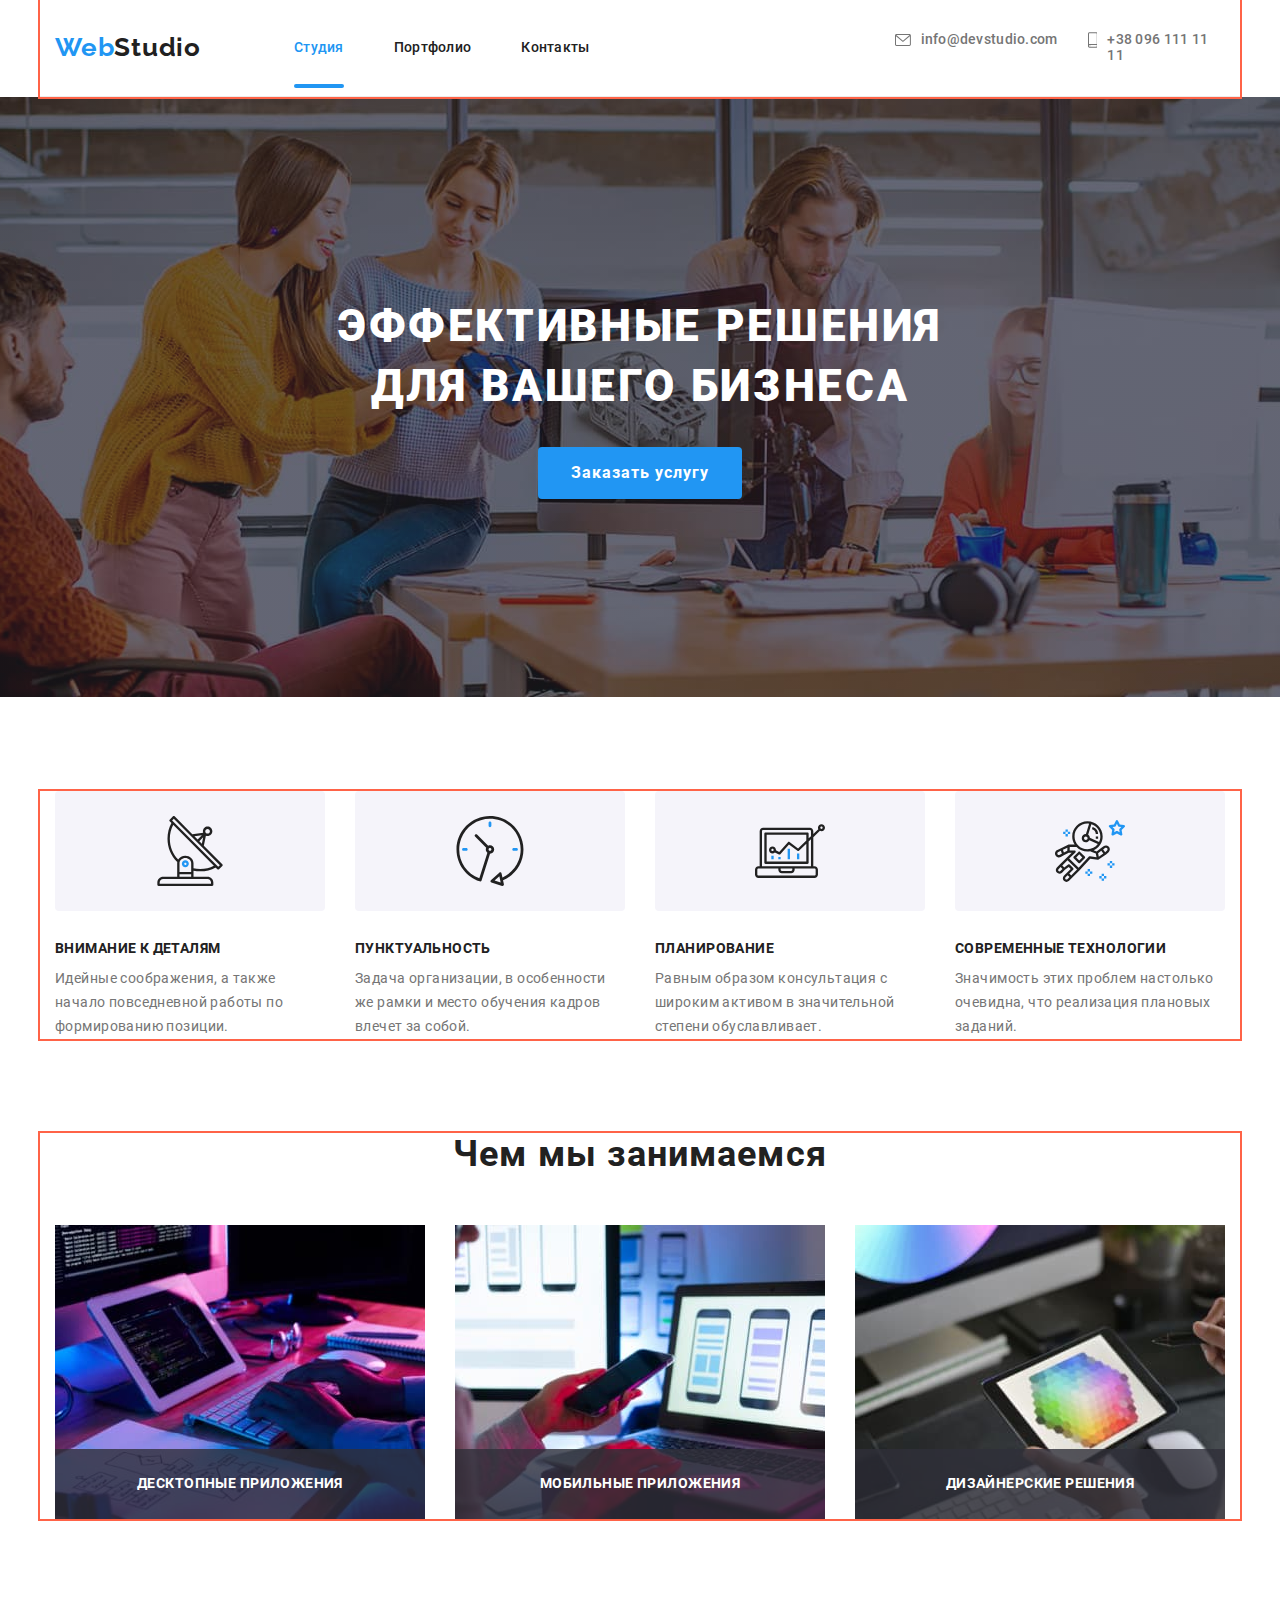
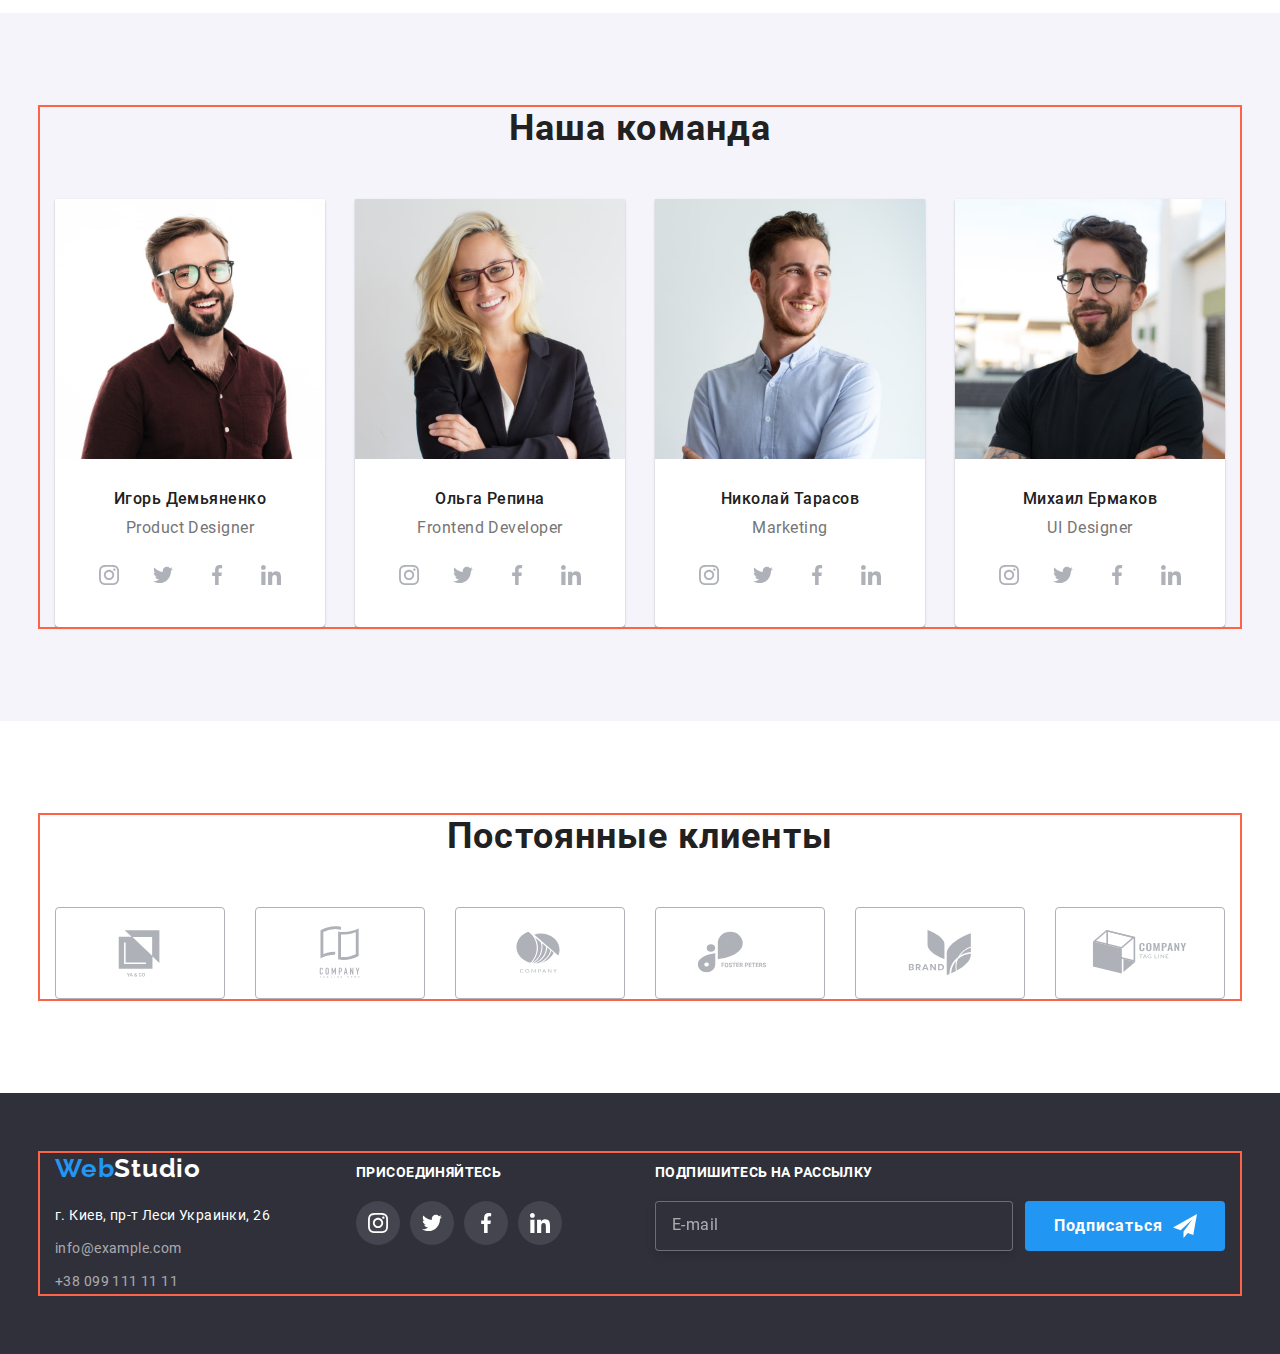
==== commit 6d5f0569: "Сохраняет результаты перед адаптивной графикой" ====
--- a/index.html
+++ b/index.html
@@ -36,15 +36,19 @@
               type="button"
               data-menu-button
               aria-expanded="false"
-              aria-controls="menu-mobile"
+              aria-controls="mobile-menu"
             >
               <svg width="24" height="16" aria-label="Кнопка мобильного меню">
-                <use class="icon-burger-menu" href="./images/icons.svg#icon-burger-menu"></use>
-                <use class="icon-burger-close" href="./images/icons.svg#icon-burger-close"></use>
+                <use
+                  class="burger-button__icon-menu"
+                  href="./images/icons.svg#icon-burger-menu"
+                ></use>
+                <use
+                  class="burger-button__icon-close"
+                  href="./images/icons.svg#icon-burger-close"
+                ></use>
               </svg>
             </button>
-
-            <!-- <div class="mobile-menu" id="mobile-menu" data-menu>menu</div> -->
           </li>
           <!-- Навигация и контакты в хедере -->
           <li>
@@ -64,45 +68,46 @@
                 </ul>
               </nav>
 
-              <!-- Контакты в хедере -->
-
-              <ul class="header-contacts-set">
-                <li class="header-contacts-set__item">
-                  <a class="header-contacts-set__mail-phone" href="mailto:info@devstudio.com">
-                    <svg
-                      class="header-contacts-set__icon header-contacts-set__icon--add-top-marg"
-                      width="16"
-                      height="12"
-                    >
-                      <use href="./images/icons.svg#header-envelope"></use>
-                    </svg>
-                    info@devstudio.com
-                  </a>
-                </li>
-                <li class="header-contacts-set__item">
-                  <a class="header-contacts-set__mail-phone" href="tel:+380961111111">
-                    <svg class="header-contacts-set__icon" width="10" height="16">
-                      <use href="./images/icons.svg#header-smartphone"></use>
-                    </svg>
-                    +38 096 111 11 11
-                  </a>
-                </li>
-              </ul>
-              <!-- Соцсети в хедере в мобильном меню -->
-              <ul class="mobile-menu-social">
-                <li class="mobile-menu-social__item">
-                  <a class="mobile-menu-social__links" href="http://instagram.com">Instagram</a>
-                </li>
-                <li class="mobile-menu-social__item">
-                  <a class="mobile-menu-social__links" href="http://twitter.com">Twitter</a>
-                </li>
-                <li class="mobile-menu-social__item">
-                  <a class="mobile-menu-social__links" href="http://facebook.com">Facebook</a>
-                </li>
-                <li class="mobile-menu-social__item">
-                  <a class="mobile-menu-social__links" href="http://linkedin.com">LinkedIn</a>
-                </li>
-              </ul>
+              <div>
+                <!-- Контакты в хедере -->
+                <ul class="header-contacts-set">
+                  <li class="header-contacts-set__item">
+                    <a class="header-contacts-set__mail-phone" href="mailto:info@devstudio.com">
+                      <svg
+                        class="header-contacts-set__icon header-contacts-set__icon--add-top-marg"
+                        width="16"
+                        height="12"
+                      >
+                        <use href="./images/icons.svg#header-envelope"></use>
+                      </svg>
+                      info@devstudio.com
+                    </a>
+                  </li>
+                  <li class="header-contacts-set__item">
+                    <a class="header-contacts-set__mail-phone" href="tel:+380961111111">
+                      <svg class="header-contacts-set__icon" width="10" height="16">
+                        <use href="./images/icons.svg#header-smartphone"></use>
+                      </svg>
+                      +38 096 111 11 11
+                    </a>
+                  </li>
+                </ul>
+                <!-- Соцсети в хедере в мобильном меню -->
+                <ul class="mobile-menu-social">
+                  <li class="mobile-menu-social__item">
+                    <a class="mobile-menu-social__links" href="http://instagram.com">Instagram</a>
+                  </li>
+                  <li class="mobile-menu-social__item">
+                    <a class="mobile-menu-social__links" href="http://twitter.com">Twitter</a>
+                  </li>
+                  <li class="mobile-menu-social__item">
+                    <a class="mobile-menu-social__links" href="http://facebook.com">Facebook</a>
+                  </li>
+                  <li class="mobile-menu-social__item">
+                    <a class="mobile-menu-social__links" href="http://linkedin.com">LinkedIn</a>
+                  </li>
+                </ul>
+              </div>
             </div>
           </li>
         </ul>
--- a/css/main.min.css
+++ b/css/main.min.css
@@ -1 +1 @@
-@font-face{font-family:"Roboto";font-style:normal;font-weight:400;src:url("../fonts/roboto-v30-latin_cyrillic-regular.eot");src:local(""),url("../fonts/roboto-v30-latin_cyrillic-regular.eot?#iefix") format("embedded-opentype"),url("../fonts/roboto-v30-latin_cyrillic-regular.woff2") format("woff2"),url("../fonts/roboto-v30-latin_cyrillic-regular.woff") format("woff"),url("../fonts/roboto-v30-latin_cyrillic-regular.ttf") format("truetype"),url("../fonts/roboto-v30-latin_cyrillic-regular.svg#Roboto") format("svg")}@font-face{font-family:"Roboto";font-style:normal;font-weight:500;src:url("../fonts/roboto-v30-latin_cyrillic-500.eot");src:local(""),url("../fonts/roboto-v30-latin_cyrillic-500.eot?#iefix") format("embedded-opentype"),url("../fonts/roboto-v30-latin_cyrillic-500.woff2") format("woff2"),url("../fonts/roboto-v30-latin_cyrillic-500.woff") format("woff"),url("../fonts/roboto-v30-latin_cyrillic-500.ttf") format("truetype"),url("../fonts/roboto-v30-latin_cyrillic-500.svg#Roboto") format("svg")}@font-face{font-family:"Roboto";font-style:normal;font-weight:700;src:url("../fonts/roboto-v30-latin_cyrillic-700.eot");src:local(""),url("../fonts/roboto-v30-latin_cyrillic-700.eot?#iefix") format("embedded-opentype"),url("../fonts/roboto-v30-latin_cyrillic-700.woff2") format("woff2"),url("../fonts/roboto-v30-latin_cyrillic-700.woff") format("woff"),url("../fonts/roboto-v30-latin_cyrillic-700.ttf") format("truetype"),url("../fonts/roboto-v30-latin_cyrillic-700.svg#Roboto") format("svg")}@font-face{font-family:"Roboto";font-style:normal;font-weight:900;src:url("../fonts/roboto-v30-latin_cyrillic-900.eot");src:local(""),url("../fonts/roboto-v30-latin_cyrillic-900.eot?#iefix") format("embedded-opentype"),url("../fonts/roboto-v30-latin_cyrillic-900.woff2") format("woff2"),url("../fonts/roboto-v30-latin_cyrillic-900.woff") format("woff"),url("../fonts/roboto-v30-latin_cyrillic-900.ttf") format("truetype"),url("../fonts/roboto-v30-latin_cyrillic-900.svg#Roboto") format("svg")}@font-face{font-family:"Raleway";font-style:normal;font-weight:400;src:url("../fonts/raleway-v27-latin-regular.eot");src:local(""),url("../fonts/raleway-v27-latin-regular.eot?#iefix") format("embedded-opentype"),url("../fonts/raleway-v27-latin-regular.woff2") format("woff2"),url("../fonts/raleway-v27-latin-regular.woff") format("woff"),url("../fonts/raleway-v27-latin-regular.ttf") format("truetype"),url("../fonts/raleway-v27-latin-regular.svg#Raleway") format("svg")}@font-face{font-family:"Raleway";font-style:normal;font-weight:700;src:url("../fonts/raleway-v27-latin-700.eot");src:local(""),url("../fonts/raleway-v27-latin-700.eot?#iefix") format("embedded-opentype"),url("../fonts/raleway-v27-latin-700.woff2") format("woff2"),url("../fonts/raleway-v27-latin-700.woff") format("woff"),url("../fonts/raleway-v27-latin-700.ttf") format("truetype"),url("../fonts/raleway-v27-latin-700.svg#Raleway") format("svg")}:root{--primary-color: #212121;--secondary-color: #757575;--accent-color: #2196F3;--accent-button-color: #fff;--hero-title-color: #fff;--business-txt-col: #fff;--modal-btn-close: #000000;--portf-overlay-txt: #fff;--footer-font-color: #fff;--link-footer-color: rgba(255, 255, 255, 0.6);--primary-bgr-color: #fff;--accent-bgr-color: #2196F3;--hero-butt-active: #188CE8;--border-custom-active: #188CE8;--bgr-custom-active: #188CE8;--hero-bgr-color: #C4C4C4;--modal-bgr-color: #fff;--modal-btn-bgr: #fff;--advant-iconbgr-col: #F5F4FA;--icon-bgr-color: #fff;--icon-color: #AFB1B8;--business-txt-bgr: rgba(47, 48, 58, 0.8);--clients-icon-bgr-col: #fff;--clients-icon-color: #AFB1B8;--clients-border-col: #AFB1B8;--portf-overlay-bgr: rgba(33, 150, 243, 0.9);--footer-bgr-color: #2F303A;--footer-icon-color: #fff;--team-bgr-color: #F5F4FA;--filter-butt-bgr-col: #F5F4FA;--border-bottom-header: #ECECEC;--border-bottom-card: #EEEEEE;--primary-font: "Roboto";--secondary-font: "Raleway"}.flex{display:-webkit-box;display:-ms-flexbox;display:flex}.temporary-hidden{display:none}.visually-hidden{position:absolute;width:1px;height:1px;margin:-1px;border:0;padding:0;white-space:nowrap;-webkit-clip-path:inset(100%);clip-path:inset(100%);clip:rect(0 0 0 0);overflow:hidden}html{-webkit-box-sizing:border-box;box-sizing:border-box}*,*::before,*::after{-webkit-box-sizing:inherit;box-sizing:inherit}body{margin:0;color:var(--primary-color);font-family:var(--primary-font),sans-serif;font-size:14px}.img{display:block;max-width:100%;height:auto}.list{list-style:none;padding:0;margin:0}.section{padding-top:60px;padding-bottom:60px;margin:0}@media screen and (min-width: 1200px){.section{padding-top:94px;padding-bottom:94px}}.section--no-padding-top{padding-top:0}.section--background-grey{background-color:var(--team-bgr-color)}.container{padding-left:15px;padding-right:15px;margin:0 auto;outline:2px solid tomato}@media screen and (min-width: 480px){.container{max-width:480px}}@media screen and (min-width: 768px){.container{max-width:768px}}@media screen and (min-width: 1200px){.container{max-width:1200px}}.container--flex{position:relative;display:-webkit-box;display:-ms-flexbox;display:flex;border-bottom:1px solid var(--border-bottom-header)}.logo{color:inherit;text-decoration:none;font-family:var(--secondary-font),sans-serif;font-weight:700;font-size:24px;line-height:1.17;letter-spacing:.03em}@media screen and (max-width: 767px){.logo{display:block;padding-top:16px;padding-bottom:16px}}@media screen and (min-width: 1200px){.logo{font-size:26px;line-height:1.19}}.logo__color{color:var(--accent-color)}.section-title{margin-top:0;margin-bottom:30px;font-weight:700;font-size:28px;line-height:1.18;text-align:center;letter-spacing:.03em}@media screen and (min-width: 1200px){.section-title{margin-bottom:50px;font-size:36px;line-height:1.17}}.section-subtitle{margin-top:0;margin-bottom:10px;font-weight:700;font-size:14px;line-height:1.14;letter-spacing:.03em;text-transform:uppercase}@media screen and (max-width: 767px){.section-subtitle{text-align:center}}.join__section-subtitle{margin-bottom:20px}.footer-submit__section-subtitle{margin-bottom:20px}.social-net{display:-webkit-box;display:-ms-flexbox;display:flex;width:206px;height:44px;padding:0;margin-top:0;margin-bottom:24px;margin-right:auto;margin-left:auto;-webkit-box-pack:center;-ms-flex-pack:center;justify-content:center;list-style:none}@media screen and (min-width: 1200px){.social-net{margin-bottom:30px}}.social-net__item:not(:last-child){margin-right:10px}.social-net__icon{display:-webkit-box;display:-ms-flexbox;display:flex;width:44px;height:44px;border-radius:50px;-webkit-box-align:center;-ms-flex-align:center;align-items:center;-webkit-box-pack:center;-ms-flex-pack:center;justify-content:center;background-color:var(--icon-bgr-color);color:var(--icon-color);-webkit-transition-property:color background-color;transition-property:color background-color;-webkit-transition-duration:250ms;transition-duration:250ms;-webkit-transition-timing-function:cubic-bezier(0.4, 0, 0.2, 1);transition-timing-function:cubic-bezier(0.4, 0, 0.2, 1)}.social-net__icon-color{fill:currentColor}.social-net__icon:hover,.social-net__icon:focus{background-color:var(--accent-color);color:var(--accent-button-color)}.header{display:-webkit-box;display:-ms-flexbox;display:flex;-webkit-box-align:center;-ms-flex-align:center;align-items:center;list-style:none;padding:0;margin:0}.navigation-set{display:-webkit-box;display:-ms-flexbox;display:flex;-webkit-box-orient:vertical;-webkit-box-direction:normal;-ms-flex-direction:column;flex-direction:column;row-gap:32px;list-style:none;padding:0;margin-top:48px;margin-left:40px}@media screen and (min-width: 1200px){.navigation-set{margin-left:93px}}.navigation-set__item:not(:last-child){margin-right:50px}.navigation-set__link{color:inherit;text-decoration:none;font-weight:500;font-size:40px;line-height:1.18;letter-spacing:.02em;-webkit-transition-property:color;transition-property:color;-webkit-transition-duration:250ms;transition-duration:250ms;-webkit-transition-timing-function:cubic-bezier(0.4, 0, 0.2, 1);transition-timing-function:cubic-bezier(0.4, 0, 0.2, 1)}@media screen and (min-width: 768px){.navigation-set__link{padding-top:32px;padding-bottom:31px;font-size:14px;line-height:1.14}}.navigation-set__link:hover,.navigation-set__link:focus{color:var(--accent-color)}.is-active{position:relative;color:var(--accent-color)}@media screen and (min-width: 768px){.is-active::after{position:absolute;content:"";bottom:-1px;left:0;width:100%;height:4px;border-radius:2px;background-color:var(--accent-color)}}.header-contacts-set{display:-webkit-box;display:-ms-flexbox;display:flex;-webkit-box-orient:vertical;-webkit-box-direction:normal;-ms-flex-direction:column;flex-direction:column;row-gap:32px;margin-top:302px;margin-left:40px;padding:0;list-style:none;-webkit-transition-property:color;transition-property:color;-webkit-transition-duration:250ms;transition-duration:250ms;-webkit-transition-timing-function:cubic-bezier(0.4, 0, 0.2, 1);transition-timing-function:cubic-bezier(0.4, 0, 0.2, 1)}@media screen and (min-width: 768px){.header-contacts-set{-webkit-box-align:center;-ms-flex-align:center;align-items:center;margin-left:305px}}@media screen and (max-width: 767px){.header-contacts-set__item:first-child{-webkit-box-ordinal-group:3;-ms-flex-order:2;order:2;font-size:24px;line-height:1.17}.header-contacts-set__item:last-child{font-size:34px;line-height:1.18}.header-contacts-set__item:last-child .header-contacts-set__mail-phone{color:var(--accent-color)}}@media screen and (min-width: 1200px){.header-contacts-set__item+.header-contacts-set__item{margin-left:30px}}.header-contacts-set__mail-phone{display:-webkit-box;display:-ms-flexbox;display:flex;color:var(--secondary-color);text-decoration:none;font-weight:500;line-height:1.14;letter-spacing:.02em}@media screen and (min-width: 1200px){.header-contacts-set__mail-phone{padding-top:32px;padding-bottom:31px}}.header-contacts-set__icon{display:none;fill:currentColor;margin-right:10px}@media screen and (min-width: 768px){.header-contacts-set__icon{display:block}}.header-contacts-set__icon--add-top-marg{margin-top:2px}.header-contacts-set__mail-phone:hover,.header-contacts-set__mail-phone:focus{color:var(--accent-color)}.mobile-menu-social{display:-webkit-box;display:-ms-flexbox;display:flex;list-style:none;padding:0;margin-top:64px;margin-left:40px}.mobile-menu-social__item:not(:last-child){padding-right:10px;border-right:1px solid rgba(33,33,33,.2)}.mobile-menu-social__item:not(:first-child){padding-left:10px}.mobile-menu-social__links{text-decoration:none;font-weight:500;font-size:18px;line-height:1.22;letter-spacing:.02em;color:var(--accent-color)}.burger-button{position:absolute;top:10px;right:15px;width:40px;height:40px;padding:0;margin:0;background-color:rgba(0,0,0,0);border:none;z-index:5}.burger-button:hover,.burger-button:focus{fill:var(--accent-color)}@media screen and (min-width: 768px){.burger-button{display:none}}.icon-burger-close{display:none}.burger-button.is-open .icon-burger-close{display:block;z-index:100}.burger-button.is-open .icon-burger-menu{display:none}.mobile-menu{display:none;position:fixed;top:0;left:0;width:100%;height:100vh;z-index:4;background-color:#fff}.mobile-menu.is-open{display:block}.hero{margin-left:auto;margin-right:auto;text-align:center}.overlay{max-width:1600px;height:600px;margin-left:auto;margin-right:auto;background:-webkit-gradient(linear, left top, right top, from(rgba(47, 48, 58, 0.4)), to(rgba(47, 48, 58, 0.4))),url("../images/bgr-image-optim.jpg");background:linear-gradient(to right, rgba(47, 48, 58, 0.4), rgba(47, 48, 58, 0.4)),url("../images/bgr-image-optim.jpg");background-repeat:no-repeat;background-position:center;background-size:cover;background-color:var(--hero-bgr-color)}@media screen and (min-width: 480px)and (max-width: 1199px){.overlay{max-width:1199px;height:400px}}.hero-title{margin-top:0;margin-bottom:30px;padding-top:118px;color:var(--hero-title-color);font-weight:900;font-size:26px;line-height:1.62;letter-spacing:.06em;text-transform:uppercase}@media screen and (min-width: 1200px){.hero-title{padding-top:200px;font-size:44px;line-height:1.36}}.hero-button{display:inline-block;border-radius:4px;border:1px solid rgba(0,0,0,0);padding:10px 32px;min-width:200px;color:var(--accent-button-color);background-color:var(--accent-bgr-color);font-family:inherit;font-weight:700;font-size:16px;line-height:1.875;letter-spacing:.06em;-webkit-transition-property:background-color;transition-property:background-color;-webkit-transition-duration:250ms;transition-duration:250ms;-webkit-transition-timing-function:cubic-bezier(0.4, 0, 0.2, 1);transition-timing-function:cubic-bezier(0.4, 0, 0.2, 1)}.hero-button:hover,.hero-button:focus{background-color:var(--hero-butt-active);cursor:pointer}.backdrop{position:fixed;top:0;left:0;width:100%;height:100%;z-index:3;opacity:1;-webkit-transition-property:opacity;transition-property:opacity;-webkit-transition-duration:250ms;transition-duration:250ms;-webkit-transition-timing-function:cubic-bezier(0.4, 0, 0.2, 1);transition-timing-function:cubic-bezier(0.4, 0, 0.2, 1);background-color:rgba(0,0,0,.2)}.backdrop.is-hidden{opacity:0;pointer-events:none}.backdrop.is-hidden .modal{-webkit-transform:translate(-50%, -50%) scale(0.8);transform:translate(-50%, -50%) scale(0.8)}.modal{position:absolute;top:50%;left:50%;-webkit-transform:translate(-50%, -50%);transform:translate(-50%, -50%);width:450px;height:609px;-webkit-transform:translate(-50%, -50%) scale(1);transform:translate(-50%, -50%) scale(1);-webkit-transition-property:-webkit-transform;transition-property:-webkit-transform;transition-property:transform;transition-property:transform, -webkit-transform;-webkit-transition-duration:250ms;transition-duration:250ms;-webkit-transition-timing-function:cubic-bezier(0.4, 0, 0.2, 1);transition-timing-function:cubic-bezier(0.4, 0, 0.2, 1);border-radius:4px;-webkit-box-shadow:0px 1px 3px rgba(0,0,0,.12),0px 1px 1px rgba(0,0,0,.14),0px 2px 1px rgba(0,0,0,.2);box-shadow:0px 1px 3px rgba(0,0,0,.12),0px 1px 1px rgba(0,0,0,.14),0px 2px 1px rgba(0,0,0,.2);background-color:var(--modal-bgr-color)}@media screen and (min-width: 1200px){.modal{width:528px;height:581px}}.modal-slogan{padding:40px 40px 12px 40px;margin:0;font-weight:700;font-size:20px;line-height:1.5;text-align:center;letter-spacing:.03em;color:var(--primary-color)}@media screen and (min-width: 1200px){.modal-slogan{line-height:1.15}}.close-modal-btn{position:absolute;top:8px;right:8px;width:30px;height:30px;border:1px solid rgba(0,0,0,.1);border-radius:50%;display:-webkit-box;display:-ms-flexbox;display:flex;padding:0;-webkit-box-align:center;-ms-flex-align:center;align-items:center;-webkit-box-pack:center;-ms-flex-pack:center;justify-content:center;background-color:var(--modal-btn-bgr)}.close-modal-btn__icon{fill:var(--modal-btn-close);-webkit-transition-property:fill;transition-property:fill;-webkit-transition-duration:250ms;transition-duration:250ms;-webkit-transition-timing-function:cubic-bezier(0.4, 0, 0.2, 1);transition-timing-function:cubic-bezier(0.4, 0, 0.2, 1)}.close-modal-btn:hover .close-modal-btn__icon{fill:var(--accent-color)}.modal-form{width:528px}.form-set{position:absolute;width:448px;top:75px;left:40px}.field-block-wrap{margin-bottom:10px}.field-block-wrap__label{display:block;width:100%;margin-bottom:4px;text-align:left;font-size:12px;line-height:1.17;letter-spacing:.01em;color:var(--secondary-color)}.field-block-wrap__field{position:relative;display:-webkit-box;display:-ms-flexbox;display:flex;-webkit-box-orient:vertical;-webkit-box-direction:normal;-ms-flex-direction:column;flex-direction:column}.field-block-wrap__input{height:40px;padding:0 0 0 42px;border:1px solid rgba(33,33,33,.2);border-radius:4px;outline:rgba(0,0,0,0);-webkit-transition-property:border;transition-property:border;-webkit-transition-duration:250ms;transition-duration:250ms;-webkit-transition-timing-function:cubic-bezier(0.4, 0, 0.2, 1);transition-timing-function:cubic-bezier(0.4, 0, 0.2, 1)}.field-block-wrap__input:focus,.field-block-wrap__input:hover{border:1px solid var(--accent-color)}.field-block-wrap__icon{position:absolute;top:11px;left:12px;-webkit-transition-property:fill;transition-property:fill;-webkit-transition-duration:250ms;transition-duration:250ms;-webkit-transition-timing-function:cubic-bezier(0.4, 0, 0.2, 1);transition-timing-function:cubic-bezier(0.4, 0, 0.2, 1)}.field-block-wrap__input:focus+.field-block-wrap__icon{fill:var(--accent-color)}.field-block-wrap__input:hover+.field-block-wrap__icon{fill:var(--accent-color)}.field-block-wrap__textarea-field{height:120px}.field-block-wrap__textarea{width:100%;height:100%;padding:12px 16px;border:1px solid rgba(33,33,33,.2);border-radius:4px;resize:none;outline:none;font-size:14px;line-height:1.14;letter-spacing:.01em;color:rgba(117,117,117,.5);-webkit-transition-property:border;transition-property:border;-webkit-transition-duration:250ms;transition-duration:250ms;-webkit-transition-timing-function:cubic-bezier(0.4, 0, 0.2, 1);transition-timing-function:cubic-bezier(0.4, 0, 0.2, 1)}.field-block-wrap__textarea:focus,.field-block-wrap__textarea:hover{border:1px solid var(--accent-color)}.agreement-wrap{margin-top:20px}.custom-checkbox{display:-webkit-box;display:-ms-flexbox;display:flex;-webkit-box-align:center;-ms-flex-align:center;align-items:center;-webkit-box-pack:center;-ms-flex-pack:center;justify-content:center}.custom-checkbox__icon{margin-right:8px;border:2px solid var(--primary-color);border-radius:2px}.custom-checkbox__input:checked+.custom-checkbox__icon{border:2px solid var(--border-custom-active);background-color:var(--bgr-custom-active)}.custom-checkbox__label{display:-webkit-box;display:-ms-flexbox;display:flex;-webkit-box-align:center;-ms-flex-align:center;align-items:center;line-height:1.7;letter-spacing:.03em;color:var(--secondary-color)}.custom-checkbox__link{text-decoration:none}.custom-checkbox__link-text{position:relative;color:var(--accent-color)}.custom-checkbox__link-text::after{position:absolute;content:"";bottom:1px;left:0;width:100%;height:1px;background-color:var(--accent-color)}.modal-submit-button{margin-top:30px;padding:10px 55px 10px 56px;font-weight:700;font-size:16px;line-height:1.88;text-align:center;letter-spacing:.06em;color:var(--accent-button-color);background:var(--accent-bgr-color);-webkit-box-shadow:0px 4px 4px rgba(0,0,0,.15);box-shadow:0px 4px 4px rgba(0,0,0,.15);border:rgba(0,0,0,0);border-radius:4px;-webkit-transition-property:background-color;transition-property:background-color;-webkit-transition-duration:250ms;transition-duration:250ms;-webkit-transition-timing-function:cubic-bezier(0.4, 0, 0.2, 1);transition-timing-function:cubic-bezier(0.4, 0, 0.2, 1)}.modal-submit-button:hover,.modal-submit-button:focus{background-color:var(--hero-butt-active);cursor:pointer;outline:rgba(0,0,0,0)}.advant-set{display:-webkit-box;display:-ms-flexbox;display:flex;-webkit-box-orient:vertical;-webkit-box-direction:normal;-ms-flex-direction:column;flex-direction:column;row-gap:30px;list-style:none;padding:0;margin:0}@media screen and (min-width: 768px){.advant-set{-webkit-box-orient:horizontal;-webkit-box-direction:normal;-ms-flex-direction:row;flex-direction:row;-ms-flex-wrap:wrap;flex-wrap:wrap;row-gap:30px;-webkit-column-gap:30px;-moz-column-gap:30px;column-gap:30px}}.advant-set__item{-ms-flex-preferred-size:calc((100% - 90px)/4);flex-basis:calc((100% - 90px)/4)}.advant-set__icon-wrapper{display:-webkit-box;display:-ms-flexbox;display:flex;-webkit-box-align:center;-ms-flex-align:center;align-items:center;-webkit-box-pack:center;-ms-flex-pack:center;justify-content:center;height:120px;margin-bottom:30px;border-radius:4px;background:var(--advant-iconbgr-col)}@media screen and (min-width: 480px){.advant-set__icon-wrapper{max-width:450px;height:120px;border-radius:4px}}@media screen and (min-width: 768px){.advant-set__icon-wrapper{width:354px}}@media screen and (min-width: 1200px){.advant-set__icon-wrapper{width:270px}}.advant-set__paragraph{margin-top:0;margin-bottom:0;color:var(--secondary-color);line-height:1.71;letter-spacing:.03em}.block-hidden{display:none}@media screen and (min-width: 1200px){.block-hidden{display:block}}.business-set{display:-webkit-box;display:-ms-flexbox;display:flex;list-style:none;padding:0;margin:0}.business-set__item:not(:last-child){margin-right:30px}.business-set__image-wrapper{position:relative}.business-set__image{display:block}.business-set__text{position:absolute;bottom:0;width:100%;padding:27px 0;margin:0;font-weight:700;line-height:1.14;text-align:center;letter-spacing:.03em;text-transform:uppercase;color:var(--business-txt-col);background-color:var(--business-txt-bgr)}.team-set{display:-webkit-box;display:-ms-flexbox;display:flex;-webkit-box-orient:vertical;-webkit-box-direction:normal;-ms-flex-direction:column;flex-direction:column;row-gap:30px;list-style:none;padding:0;margin:0}@media screen and (min-width: 768px){.team-set{-webkit-box-orient:horizontal;-webkit-box-direction:normal;-ms-flex-direction:row;flex-direction:row;-ms-flex-wrap:wrap;flex-wrap:wrap;-webkit-column-gap:30px;-moz-column-gap:30px;column-gap:30px;row-gap:30px}}@media screen and (min-width: 1200px){.team-set{-webkit-box-orient:horizontal;-webkit-box-direction:normal;-ms-flex-direction:row;flex-direction:row;-webkit-column-gap:30px;-moz-column-gap:30px;column-gap:30px}}.team-set__item{background:var(--primary-bgr-color);-webkit-box-shadow:0px 1px 3px rgba(0,0,0,.12),0px 1px 1px rgba(0,0,0,.14),0px 2px 1px rgba(0,0,0,.2);box-shadow:0px 1px 3px rgba(0,0,0,.12),0px 1px 1px rgba(0,0,0,.14),0px 2px 1px rgba(0,0,0,.2);border-radius:0px 0px 4px 4px}.team-set__image{display:block;width:100%}@media screen and (min-width: 768px){.team-set__image{width:354px}}@media screen and (min-width: 1200px){.team-set__image{width:270px}}.team-set__member-wrapper{padding:30px 0 16px 0}.team-set__name{margin-top:0;margin-bottom:10px;text-align:center;font-weight:500;font-size:16px;line-height:1.19;letter-spacing:.03em}.team-set__text{margin:0;text-align:center;font-size:16px;line-height:1.19;letter-spacing:.03em;color:var(--secondary-color)}.clients-set{display:-webkit-box;display:-ms-flexbox;display:flex;-ms-flex-wrap:wrap;flex-wrap:wrap;gap:30px;padding:0;margin:0 auto;list-style:none}@media screen and (min-width: 1200px){.clients-set{display:-webkit-box;display:-ms-flexbox;display:flex;-ms-flex-wrap:nowrap;flex-wrap:nowrap}}.clients-set__item{-ms-flex-preferred-size:calc((100% - 30px)/2);flex-basis:calc((100% - 30px)/2)}@media screen and (min-width: 768px){.clients-set__item{-ms-flex-preferred-size:calc((100% - 60px)/3);flex-basis:calc((100% - 60px)/3)}}.clients-set__link{display:-webkit-box;display:-ms-flexbox;display:flex;height:92px;-webkit-box-align:center;-ms-flex-align:center;align-items:center;-webkit-box-pack:center;-ms-flex-pack:center;justify-content:center;border:1px solid var(--clients-border-col);border-radius:4px;background-color:var(--clients-icon-bgr-col);color:var(--clients-icon-color);-webkit-transition-property:color border;transition-property:color border;-webkit-transition-duration:250ms;transition-duration:250ms;-webkit-transition-timing-function:cubic-bezier(0.4, 0, 0.2, 1);transition-timing-function:cubic-bezier(0.4, 0, 0.2, 1)}.clients-set__link:hover{border:1px solid var(--accent-color);color:var(--accent-color)}.clients-set__icon{fill:currentColor}.footer{padding:60px 0;color:var(--footer-font-color);background-color:var(--footer-bgr-color)}.footer-set{display:-webkit-box;display:-ms-flexbox;display:flex;-webkit-box-orient:vertical;-webkit-box-direction:normal;-ms-flex-direction:column;flex-direction:column;row-gap:60px;-webkit-box-align:center;-ms-flex-align:center;align-items:center;padding:0;margin:0;list-style:none;text-align:center}@media screen and (min-width: 768px){.footer-set{-webkit-box-orient:horizontal;-webkit-box-direction:normal;-ms-flex-direction:row;flex-direction:row;-ms-flex-wrap:wrap;flex-wrap:wrap;-webkit-box-align:start;-ms-flex-align:start;align-items:flex-start}}@media screen and (min-width: 1200px){.footer-set{-ms-flex-wrap:nowrap;flex-wrap:nowrap;text-align:left}}.footer-set__logo-address{width:100%}@media screen and (min-width: 768px){.footer-set__logo-address{width:232px;margin-left:76px}}@media screen and (min-width: 1200px){.footer-set__logo-address{margin-left:0}}.footer-set__social-link{width:100%}@media screen and (min-width: 768px){.footer-set__social-link{width:206px;margin-left:165px;margin-top:5px}}@media screen and (min-width: 1200px){.footer-set__social-link{margin-left:70px;margin-top:12px}}.footer-set__submit{-webkit-box-orient:vertical;-webkit-box-direction:normal;-ms-flex-direction:column;flex-direction:column;width:100%}@media screen and (min-width: 768px){.footer-set__submit{width:450px;margin-left:166px}}@media screen and (min-width: 1200px){.footer-set__submit{width:570px;margin-left:93px;margin-top:12px}}.footer-contacts-set{font-style:normal;list-style:none;padding:0;margin-top:20px}.footer-contacts-set__item:not(:first-child){margin-top:9px}.footer-contacts-set__address{margin:0;line-height:1.71;letter-spacing:.03em}.footer-contacts-set__link{color:var(--link-footer-color);text-decoration:none;line-height:1.71;letter-spacing:.03em;-webkit-transition-property:color;transition-property:color;-webkit-transition-duration:250ms;transition-duration:250ms;-webkit-transition-timing-function:cubic-bezier(0.4, 0, 0.2, 1);transition-timing-function:cubic-bezier(0.4, 0, 0.2, 1)}.footer-contacts-set__link:hover,.footer-contacts-set__link:focus{color:var(--accent-color)}.social-net__icon--different-colors{background-color:rgba(255,255,255,.1);color:var(--footer-icon-color)}.submit-set{display:block;list-style:none;padding:0;margin:0}@media screen and (min-width: 1200px){.submit-set{display:-webkit-box;display:-ms-flexbox;display:flex}}.submit-set__email-form{height:50px;margin:20px auto;border:1px solid rgba(255,255,255,.3);-webkit-filter:drop-shadow(0px 4px 4px rgba(0, 0, 0, 0.15));filter:drop-shadow(0px 4px 4px rgba(0, 0, 0, 0.15));border-radius:4px;background-color:var(--footer-bgr-color)}@media screen and (min-width: 1200px){.submit-set__email-form{width:358px;margin:0}}.submit-set__email-input{width:100%;padding:15px 0px 15px 16px;background-color:var(--footer-bgr-color);border:rgba(0,0,0,0);outline:rgba(0,0,0,0);border-radius:4px;color:rgba(255,255,255,.6)}.submit-set__email-input::-webkit-input-placeholder{font-size:16px;line-height:1.25;letter-spacing:.03em;color:rgba(255,255,255,.6)}.submit-set__email-input::-moz-placeholder{font-size:16px;line-height:1.25;letter-spacing:.03em;color:rgba(255,255,255,.6)}.submit-set__email-input:-ms-input-placeholder{font-size:16px;line-height:1.25;letter-spacing:.03em;color:rgba(255,255,255,.6)}.submit-set__email-input::-ms-input-placeholder{font-size:16px;line-height:1.25;letter-spacing:.03em;color:rgba(255,255,255,.6)}.submit-set__email-input::placeholder{font-size:16px;line-height:1.25;letter-spacing:.03em;color:rgba(255,255,255,.6)}.submit-set__button-container{position:relative;width:200px;height:50px;margin-left:auto;margin-right:auto}@media screen and (min-width: 1200px){.submit-set__button-container{margin-left:12px}}.submit-set__button{padding:10px 62px 10px 29px;font-weight:700;font-size:16px;line-height:1.875;letter-spacing:.06em;color:var(--footer-font-color);background-color:var(--accent-bgr-color);border-color:var(--accent-color);border-radius:4px;border:none}.submit-set__button-icon{position:absolute;top:13px;right:28px}.portfolio-menu{display:-webkit-box;display:-ms-flexbox;display:flex;-ms-flex-wrap:wrap;flex-wrap:wrap;row-gap:15px;-webkit-column-gap:8px;-moz-column-gap:8px;column-gap:8px;list-style:none;padding:0;margin:0 0 40px 0;-webkit-box-pack:start;-ms-flex-pack:start;justify-content:flex-start}@media screen and (min-width: 768px){.portfolio-menu{-ms-flex-wrap:nowrap;flex-wrap:nowrap;-webkit-box-pack:center;-ms-flex-pack:center;justify-content:center;margin:0 0 30px 0}}@media screen and (min-width: 1200px){.portfolio-menu{margin:0 0 50px 0}}.portfolio-menu__item:not(:last-child){margin-right:8px}.portfolio-menu__button{display:inline-block;border-radius:4px;border:1px solid rgba(0,0,0,0);padding:6px 22px;background-color:var(--filter-butt-bgr-col);font-family:inherit;font-weight:500;font-size:16px;line-height:1.63;text-align:center;letter-spacing:.03em;-webkit-transition-property:color background-color box-shadow cursor;transition-property:color background-color box-shadow cursor;-webkit-transition-duration:250ms;transition-duration:250ms;-webkit-transition-timing-function:cubic-bezier(0.4, 0, 0.2, 1);transition-timing-function:cubic-bezier(0.4, 0, 0.2, 1)}.portfolio-menu__button--current{color:var(--accent-button-color);background-color:var(--accent-bgr-color);-webkit-box-shadow:0px 3px 1px rgba(0,0,0,.1),0px 1px 2px rgba(0,0,0,.08),0px 2px 2px rgba(0,0,0,.12);box-shadow:0px 3px 1px rgba(0,0,0,.1),0px 1px 2px rgba(0,0,0,.08),0px 2px 2px rgba(0,0,0,.12)}.portfolio-menu__button:hover,.portfolio-menu__button:focus{color:var(--accent-button-color);background-color:var(--accent-bgr-color);-webkit-box-shadow:0px 3px 1px rgba(0,0,0,.1),0px 1px 2px rgba(0,0,0,.08),0px 2px 2px rgba(0,0,0,.12);box-shadow:0px 3px 1px rgba(0,0,0,.1),0px 1px 2px rgba(0,0,0,.08),0px 2px 2px rgba(0,0,0,.12);cursor:pointer}.portfolio-cards-set{display:-webkit-box;display:-ms-flexbox;display:flex;-ms-flex-wrap:wrap;flex-wrap:wrap;row-gap:30px;list-style:none;padding:0;margin:0}@media screen and (min-width: 768px){.portfolio-cards-set{-webkit-column-gap:30px;-moz-column-gap:30px;column-gap:30px}}@media screen and (min-width: 1200px){.portfolio-cards-set{-webkit-column-gap:30px;-moz-column-gap:30px;column-gap:30px}}.portfolio-card{width:100%;-webkit-transition-property:-webkit-box-shadow cursor;transition-property:-webkit-box-shadow cursor;transition-property:box-shadow cursor;transition-property:box-shadow cursor, -webkit-box-shadow cursor;-webkit-transition-duration:250ms;transition-duration:250ms;-webkit-transition-timing-function:cubic-bezier(0.4, 0, 0.2, 1);transition-timing-function:cubic-bezier(0.4, 0, 0.2, 1)}@media screen and (min-width: 768px){.portfolio-card{-ms-flex-preferred-size:calc((100% - 30px)/2);flex-basis:calc((100% - 30px)/2)}}@media screen and (min-width: 1200px){.portfolio-card{-ms-flex-preferred-size:calc((100% - 60px)/3);flex-basis:calc((100% - 60px)/3)}}.portfolio-card:hover{-webkit-box-shadow:0px 1px 1px rgba(0,0,0,.12),0px 4px 4px rgba(0,0,0,.06),1px 4px 6px rgba(0,0,0,.16);box-shadow:0px 1px 1px rgba(0,0,0,.12),0px 4px 4px rgba(0,0,0,.06),1px 4px 6px rgba(0,0,0,.16)}.portfolio-card__image-box{position:relative;overflow:hidden}.portfolio-card__image{display:block;width:100%}@media screen and (min-width: 768px){.portfolio-card__image{width:354px}}@media screen and (min-width: 1200px){.portfolio-card__image{width:370px}}.portfolio-card__overlay{position:absolute;top:0;left:0;width:100%;height:100%;background-color:var(--portf-overlay-bgr);-webkit-transform:translateY(100%);transform:translateY(100%);-webkit-transition-property:-webkit-transform;transition-property:-webkit-transform;transition-property:transform;transition-property:transform, -webkit-transform;-webkit-transition-duration:250ms;transition-duration:250ms;-webkit-transition-timing-function:cubic-bezier(0.4, 0, 0.2, 1);transition-timing-function:cubic-bezier(0.4, 0, 0.2, 1)}.portfolio-card__link{color:inherit;text-decoration:none}@media screen and (min-width: 768px){.portfolio-card__link{display:-webkit-box;display:-ms-flexbox;display:flex;-webkit-box-orient:vertical;-webkit-box-direction:normal;-ms-flex-direction:column;flex-direction:column;height:100%}}.portfolio-card__link:hover .portfolio-card__overlay{-webkit-transform:translateY(0);transform:translateY(0)}.portfolio-card__overlay-text{margin:0;padding:77px 24px;font-size:18px;line-height:1.56;letter-spacing:.03em;color:var(--portf-overlay-txt)}@media screen and (min-width: 1200px){.portfolio-card__overlay-text{padding:63px 24px}}.portfolio-card__title{display:block;padding:20px 24px;border-right:1px solid var(--border-bottom-card);border-bottom:1px solid var(--border-bottom-card);border-left:1px solid var(--border-bottom-card)}@media screen and (min-width: 768px){.portfolio-card__title{-webkit-box-flex:1;-ms-flex-positive:1;flex-grow:1}}.portfolio-card__name{margin-top:0;margin-right:0;margin-bottom:4px;margin-left:0;font-weight:700;font-size:18px;line-height:2;letter-spacing:.06em}.portfolio-card__paragraph{margin:0;color:var(--secondary-color);font-size:16px;line-height:1.88;letter-spacing:.03em}/*# sourceMappingURL=main.min.css.map */+@font-face{font-family:"Roboto";font-style:normal;font-weight:400;src:url("../fonts/roboto-v30-latin_cyrillic-regular.eot");src:local(""),url("../fonts/roboto-v30-latin_cyrillic-regular.eot?#iefix") format("embedded-opentype"),url("../fonts/roboto-v30-latin_cyrillic-regular.woff2") format("woff2"),url("../fonts/roboto-v30-latin_cyrillic-regular.woff") format("woff"),url("../fonts/roboto-v30-latin_cyrillic-regular.ttf") format("truetype"),url("../fonts/roboto-v30-latin_cyrillic-regular.svg#Roboto") format("svg")}@font-face{font-family:"Roboto";font-style:normal;font-weight:500;src:url("../fonts/roboto-v30-latin_cyrillic-500.eot");src:local(""),url("../fonts/roboto-v30-latin_cyrillic-500.eot?#iefix") format("embedded-opentype"),url("../fonts/roboto-v30-latin_cyrillic-500.woff2") format("woff2"),url("../fonts/roboto-v30-latin_cyrillic-500.woff") format("woff"),url("../fonts/roboto-v30-latin_cyrillic-500.ttf") format("truetype"),url("../fonts/roboto-v30-latin_cyrillic-500.svg#Roboto") format("svg")}@font-face{font-family:"Roboto";font-style:normal;font-weight:700;src:url("../fonts/roboto-v30-latin_cyrillic-700.eot");src:local(""),url("../fonts/roboto-v30-latin_cyrillic-700.eot?#iefix") format("embedded-opentype"),url("../fonts/roboto-v30-latin_cyrillic-700.woff2") format("woff2"),url("../fonts/roboto-v30-latin_cyrillic-700.woff") format("woff"),url("../fonts/roboto-v30-latin_cyrillic-700.ttf") format("truetype"),url("../fonts/roboto-v30-latin_cyrillic-700.svg#Roboto") format("svg")}@font-face{font-family:"Roboto";font-style:normal;font-weight:900;src:url("../fonts/roboto-v30-latin_cyrillic-900.eot");src:local(""),url("../fonts/roboto-v30-latin_cyrillic-900.eot?#iefix") format("embedded-opentype"),url("../fonts/roboto-v30-latin_cyrillic-900.woff2") format("woff2"),url("../fonts/roboto-v30-latin_cyrillic-900.woff") format("woff"),url("../fonts/roboto-v30-latin_cyrillic-900.ttf") format("truetype"),url("../fonts/roboto-v30-latin_cyrillic-900.svg#Roboto") format("svg")}@font-face{font-family:"Raleway";font-style:normal;font-weight:400;src:url("../fonts/raleway-v27-latin-regular.eot");src:local(""),url("../fonts/raleway-v27-latin-regular.eot?#iefix") format("embedded-opentype"),url("../fonts/raleway-v27-latin-regular.woff2") format("woff2"),url("../fonts/raleway-v27-latin-regular.woff") format("woff"),url("../fonts/raleway-v27-latin-regular.ttf") format("truetype"),url("../fonts/raleway-v27-latin-regular.svg#Raleway") format("svg")}@font-face{font-family:"Raleway";font-style:normal;font-weight:700;src:url("../fonts/raleway-v27-latin-700.eot");src:local(""),url("../fonts/raleway-v27-latin-700.eot?#iefix") format("embedded-opentype"),url("../fonts/raleway-v27-latin-700.woff2") format("woff2"),url("../fonts/raleway-v27-latin-700.woff") format("woff"),url("../fonts/raleway-v27-latin-700.ttf") format("truetype"),url("../fonts/raleway-v27-latin-700.svg#Raleway") format("svg")}:root{--primary-color: #212121;--secondary-color: #757575;--accent-color: #2196F3;--accent-button-color: #fff;--hero-title-color: #fff;--business-txt-col: #fff;--modal-btn-close: #000000;--portf-overlay-txt: #fff;--footer-font-color: #fff;--link-footer-color: rgba(255, 255, 255, 0.6);--primary-bgr-color: #fff;--accent-bgr-color: #2196F3;--hero-butt-active: #188CE8;--border-custom-active: #188CE8;--bgr-custom-active: #188CE8;--hero-bgr-color: #C4C4C4;--modal-bgr-color: #fff;--modal-btn-bgr: #fff;--advant-iconbgr-col: #F5F4FA;--icon-bgr-color: #fff;--icon-color: #AFB1B8;--business-txt-bgr: rgba(47, 48, 58, 0.8);--clients-icon-bgr-col: #fff;--clients-icon-color: #AFB1B8;--clients-border-col: #AFB1B8;--portf-overlay-bgr: rgba(33, 150, 243, 0.9);--footer-bgr-color: #2F303A;--footer-icon-color: #fff;--team-bgr-color: #F5F4FA;--filter-butt-bgr-col: #F5F4FA;--border-bottom-header: #ECECEC;--border-bottom-card: #EEEEEE;--primary-font: "Roboto";--secondary-font: "Raleway"}.flex{display:-webkit-box;display:-ms-flexbox;display:flex}.temporary-hidden{display:none}.visually-hidden{position:absolute;width:1px;height:1px;margin:-1px;border:0;padding:0;white-space:nowrap;-webkit-clip-path:inset(100%);clip-path:inset(100%);clip:rect(0 0 0 0);overflow:hidden}html{-webkit-box-sizing:border-box;box-sizing:border-box}*,*::before,*::after{-webkit-box-sizing:inherit;box-sizing:inherit}body{margin:0;color:var(--primary-color);font-family:var(--primary-font),sans-serif;font-size:14px}body.modal-open{overflow:hidden}.img{display:block;max-width:100%;height:auto}.list{list-style:none;padding:0;margin:0}.section{padding-top:60px;padding-bottom:60px;margin:0}@media screen and (min-width: 1200px){.section{padding-top:94px;padding-bottom:94px}}.section--no-padding-top{padding-top:0}.section--background-grey{background-color:var(--team-bgr-color)}.container{padding-left:15px;padding-right:15px;margin:0 auto;outline:2px solid tomato}@media screen and (min-width: 480px){.container{max-width:480px}}@media screen and (min-width: 768px){.container{max-width:768px}}@media screen and (min-width: 1200px){.container{max-width:1200px}}.container--flex{position:relative;display:-webkit-box;display:-ms-flexbox;display:flex;border-bottom:1px solid var(--border-bottom-header)}.logo{color:inherit;text-decoration:none;font-family:var(--secondary-font),sans-serif;font-weight:700;font-size:24px;line-height:1.17;letter-spacing:.03em}@media screen and (max-width: 767px){.logo{display:block;padding-top:16px;padding-bottom:16px}}@media screen and (min-width: 1200px){.logo{font-size:26px;line-height:1.19}}.logo__color{color:var(--accent-color)}.section-title{margin-top:0;margin-bottom:30px;font-weight:700;font-size:28px;line-height:1.18;text-align:center;letter-spacing:.03em}@media screen and (min-width: 1200px){.section-title{margin-bottom:50px;font-size:36px;line-height:1.17}}.section-subtitle{margin-top:0;margin-bottom:10px;font-weight:700;font-size:14px;line-height:1.14;letter-spacing:.03em;text-transform:uppercase}@media screen and (max-width: 767px){.section-subtitle{text-align:center}}.join__section-subtitle{margin-bottom:20px}.footer-submit__section-subtitle{margin-bottom:20px}.social-net{display:-webkit-box;display:-ms-flexbox;display:flex;width:206px;height:44px;padding:0;margin-top:0;margin-bottom:24px;margin-right:auto;margin-left:auto;-webkit-box-pack:center;-ms-flex-pack:center;justify-content:center;list-style:none}@media screen and (min-width: 1200px){.social-net{margin-bottom:30px}}.social-net__item:not(:last-child){margin-right:10px}.social-net__icon{display:-webkit-box;display:-ms-flexbox;display:flex;width:44px;height:44px;border-radius:50px;-webkit-box-align:center;-ms-flex-align:center;align-items:center;-webkit-box-pack:center;-ms-flex-pack:center;justify-content:center;background-color:var(--icon-bgr-color);color:var(--icon-color);-webkit-transition-property:color background-color;transition-property:color background-color;-webkit-transition-duration:250ms;transition-duration:250ms;-webkit-transition-timing-function:cubic-bezier(0.4, 0, 0.2, 1);transition-timing-function:cubic-bezier(0.4, 0, 0.2, 1)}.social-net__icon-color{fill:currentColor}.social-net__icon:hover,.social-net__icon:focus{background-color:var(--accent-color);color:var(--accent-button-color)}.header{display:-webkit-box;display:-ms-flexbox;display:flex;-webkit-box-align:center;-ms-flex-align:center;align-items:center;list-style:none;padding:0;margin:0}.burger-button{position:absolute;top:10px;right:15px;width:40px;height:40px;padding:0;margin:0;border:none;z-index:5;background-color:rgba(0,0,0,0)}.burger-button:hover,.burger-button:focus{fill:var(--accent-color)}@media screen and (min-width: 768px){.burger-button{display:none}}.burger-button__icon-close{display:none}.burger-button.is-open .burger-button__icon-close{display:block}.burger-button.is-open .burger-button__icon-menu{display:none}.mobile-menu{display:none;top:0;left:0;width:100%;height:100vh;z-index:4;background-color:var(--primary-bgr-color)}@media screen and (max-width: 767px){.mobile-menu{position:fixed;overflow-y:scroll;padding:48px 40px}}@media screen and (min-width: 768px){.mobile-menu{height:100%;-webkit-box-align:center;-ms-flex-align:center;align-items:center}}@media screen and (max-width: 767px){.mobile-menu.is-open{display:-webkit-box;display:-ms-flexbox;display:flex;-webkit-box-orient:vertical;-webkit-box-direction:normal;-ms-flex-direction:column;flex-direction:column;-webkit-box-pack:justify;-ms-flex-pack:justify;justify-content:space-between;-webkit-box-shadow:0px 4px 8px rgba(0,0,0,.04),0px 2px 4px rgba(0,0,0,.08),0px 1px 3px rgba(0,0,0,.16);box-shadow:0px 4px 8px rgba(0,0,0,.04),0px 2px 4px rgba(0,0,0,.08),0px 1px 3px rgba(0,0,0,.16)}}@media screen and (min-width: 768px){.mobile-menu{display:-webkit-box;display:-ms-flexbox;display:flex;padding:0}}.navigation-set{display:-webkit-box;display:-ms-flexbox;display:flex;-webkit-box-orient:vertical;-webkit-box-direction:normal;-ms-flex-direction:column;flex-direction:column;row-gap:32px;list-style:none;padding:0}@media screen and (min-width: 768px){.navigation-set{-webkit-box-orient:horizontal;-webkit-box-direction:normal;-ms-flex-direction:row;flex-direction:row;-webkit-column-gap:50px;-moz-column-gap:50px;column-gap:50px;-webkit-box-align:center;-ms-flex-align:center;align-items:center;margin-left:88px}}@media screen and (min-width: 1200px){.navigation-set{margin-left:93px}}.navigation-set__link{color:inherit;text-decoration:none;font-weight:500;font-size:40px;line-height:1.18;letter-spacing:.02em;-webkit-transition-property:color;transition-property:color;-webkit-transition-duration:250ms;transition-duration:250ms;-webkit-transition-timing-function:cubic-bezier(0.4, 0, 0.2, 1);transition-timing-function:cubic-bezier(0.4, 0, 0.2, 1)}@media screen and (max-width: 449px){.navigation-set__link{font-size:30px}}@media screen and (min-width: 768px){.navigation-set__link{display:block;padding-top:32px;padding-bottom:32px;font-size:14px;line-height:1.14}}.navigation-set__link:hover,.navigation-set__link:focus{color:var(--accent-color)}.is-active{position:relative;color:var(--accent-color)}@media screen and (min-width: 768px){.is-active::after{position:absolute;content:"";bottom:0;left:0;width:100%;height:4px;border-radius:2px;background-color:var(--accent-color)}}.header-contacts-set{display:-webkit-box;display:-ms-flexbox;display:flex;-webkit-box-orient:vertical;-webkit-box-direction:normal;-ms-flex-direction:column;flex-direction:column;row-gap:32px;padding:0;list-style:none;-webkit-transition-property:color;transition-property:color;-webkit-transition-duration:250ms;transition-duration:250ms;-webkit-transition-timing-function:cubic-bezier(0.4, 0, 0.2, 1);transition-timing-function:cubic-bezier(0.4, 0, 0.2, 1)}@media screen and (max-width: 767px){.header-contacts-set{margin-bottom:64px}}@media screen and (max-width: 767px){.header-contacts-set__item:first-child{-webkit-box-ordinal-group:3;-ms-flex-order:2;order:2;font-size:24px;line-height:1.17}.header-contacts-set__item:last-child{font-size:34px;line-height:1.18}.header-contacts-set__item:last-child .header-contacts-set__mail-phone{color:var(--accent-color)}}@media screen and (max-width: 767px)and (max-width: 449px){.header-contacts-set__item:first-child{font-size:20px}.header-contacts-set__item:last-child{font-size:26px}}@media screen and (min-width: 768px){.header-contacts-set{row-gap:10px;margin-left:84px}}@media screen and (min-width: 1200px){.header-contacts-set{-webkit-box-orient:horizontal;-webkit-box-direction:normal;-ms-flex-direction:row;flex-direction:row;margin-left:305px}.header-contacts-set__item+.header-contacts-set__item{margin-left:30px}}.header-contacts-set__mail-phone{display:-webkit-box;display:-ms-flexbox;display:flex;text-decoration:none;font-weight:500;letter-spacing:.02em;color:var(--secondary-color)}@media screen and (min-width: 768px){.header-contacts-set__mail-phone{font-size:12px;line-height:1.17}}@media screen and (min-width: 1200px){.header-contacts-set__mail-phone{padding-top:32px;padding-bottom:32px;font-size:14px;line-height:1.14}}.header-contacts-set__icon{display:none;fill:currentColor}@media screen and (min-width: 768px){.header-contacts-set__icon{display:block;margin-right:8px}}@media screen and (min-width: 1200px){.header-contacts-set__icon{margin-right:10px}}.header-contacts-set__icon--add-top-marg{margin-top:2px}.header-contacts-set__mail-phone:hover,.header-contacts-set__mail-phone:focus{color:var(--accent-color)}.mobile-menu-social{display:-webkit-box;display:-ms-flexbox;display:flex;-ms-flex-wrap:wrap;flex-wrap:wrap;width:100%;list-style:none;padding:0}@media screen and (min-width: 768px){.mobile-menu-social{display:none}}.mobile-menu-social__item:not(:last-child){padding-right:10px;border-right:1px solid rgba(33,33,33,.2)}.mobile-menu-social__item:not(:first-child){padding-left:10px}.mobile-menu-social__links{text-decoration:none;font-weight:500;font-size:18px;line-height:1.22;letter-spacing:.02em;color:var(--accent-color)}.hero{margin-left:auto;margin-right:auto;text-align:center}.overlay{margin-left:auto;margin-right:auto;background:-webkit-gradient(linear, left top, right top, from(rgba(47, 48, 58, 0.4)), to(rgba(47, 48, 58, 0.4))),url("../images/bgr-image-optim.jpg");background:linear-gradient(to right, rgba(47, 48, 58, 0.4), rgba(47, 48, 58, 0.4)),url("../images/bgr-image-optim.jpg");background-repeat:no-repeat;background-position:center;background-size:cover;background-color:var(--hero-bgr-color)}@media screen and (max-width: 479px){.overlay{max-width:479px;height:400px}}@media screen and (min-width: 480px)and (max-width: 1199px){.overlay{max-width:1199px;height:400px}}@media screen and (min-width: 1200px){.overlay{max-width:1600px;height:600px}}.hero-title{margin-top:0;margin-bottom:30px;padding-top:118px;color:var(--hero-title-color);font-weight:900;font-size:26px;line-height:1.62;letter-spacing:.06em;text-transform:uppercase}@media screen and (min-width: 1200px){.hero-title{padding-top:200px;font-size:44px;line-height:1.36}}.hero-button{display:inline-block;border-radius:4px;border:1px solid rgba(0,0,0,0);padding:10px 32px;min-width:200px;color:var(--accent-button-color);background-color:var(--accent-bgr-color);font-family:inherit;font-weight:700;font-size:16px;line-height:1.875;letter-spacing:.06em;-webkit-transition-property:background-color;transition-property:background-color;-webkit-transition-duration:250ms;transition-duration:250ms;-webkit-transition-timing-function:cubic-bezier(0.4, 0, 0.2, 1);transition-timing-function:cubic-bezier(0.4, 0, 0.2, 1)}.hero-button:hover,.hero-button:focus{background-color:var(--hero-butt-active);cursor:pointer}.backdrop{position:fixed;top:0;left:0;width:100%;height:100%;z-index:3;opacity:1;overflow-y:scroll;-webkit-transition-property:opacity;transition-property:opacity;-webkit-transition-duration:250ms;transition-duration:250ms;-webkit-transition-timing-function:cubic-bezier(0.4, 0, 0.2, 1);transition-timing-function:cubic-bezier(0.4, 0, 0.2, 1);background-color:rgba(0,0,0,.2)}.backdrop.is-hidden{opacity:0;pointer-events:none}.backdrop.is-hidden .modal{-webkit-transform:translate(-50%, -50%) scale(0.8);transform:translate(-50%, -50%) scale(0.8)}.modal{position:absolute;left:50%;-webkit-transform:translate(-50%);transform:translate(-50%);width:100%;max-width:450px;height:609px;padding:40px;-webkit-transform:translate(-50%) scale(1);transform:translate(-50%) scale(1);-webkit-transition-property:-webkit-transform;transition-property:-webkit-transform;transition-property:transform;transition-property:transform, -webkit-transform;-webkit-transition-duration:250ms;transition-duration:250ms;-webkit-transition-timing-function:cubic-bezier(0.4, 0, 0.2, 1);transition-timing-function:cubic-bezier(0.4, 0, 0.2, 1);border-radius:4px;-webkit-box-shadow:0px 1px 3px rgba(0,0,0,.12),0px 1px 1px rgba(0,0,0,.14),0px 2px 1px rgba(0,0,0,.2);box-shadow:0px 1px 3px rgba(0,0,0,.12),0px 1px 1px rgba(0,0,0,.14),0px 2px 1px rgba(0,0,0,.2);background-color:var(--modal-bgr-color)}@media screen and (max-width: 767px){.modal{top:93px}}@media screen and (min-width: 768px){.modal{top:208px}}@media screen and (min-width: 480px)and (max-width: 1199px){.modal{width:450px}}@media screen and (min-width: 1200px){.modal{position:absolute;top:50%;left:50%;-webkit-transform:translate(-50%, -50%);transform:translate(-50%, -50%);max-width:528px;height:581px}}.modal-slogan{padding-bottom:12px;margin:0;font-weight:700;font-size:20px;line-height:1.5;text-align:center;letter-spacing:.03em;color:var(--primary-color)}@media screen and (min-width: 1200px){.modal-slogan{line-height:1.15}}.close-modal-btn{position:absolute;top:8px;right:8px;width:30px;height:30px;border:1px solid rgba(0,0,0,.1);border-radius:50%;display:-webkit-box;display:-ms-flexbox;display:flex;padding:0;-webkit-box-align:center;-ms-flex-align:center;align-items:center;-webkit-box-pack:center;-ms-flex-pack:center;justify-content:center;background-color:var(--modal-btn-bgr)}.close-modal-btn__icon{fill:var(--modal-btn-close);-webkit-transition-property:fill;transition-property:fill;-webkit-transition-duration:250ms;transition-duration:250ms;-webkit-transition-timing-function:cubic-bezier(0.4, 0, 0.2, 1);transition-timing-function:cubic-bezier(0.4, 0, 0.2, 1)}.close-modal-btn:hover .close-modal-btn__icon{fill:var(--accent-color)}.modal-form{width:100%}.form-set{width:100%}@media screen and (min-width: 1200px){.form-set{top:75px}}.field-block-wrap{margin-bottom:10px}.field-block-wrap__label{display:block;width:100%;margin-bottom:4px;text-align:left;font-size:12px;line-height:1.17;letter-spacing:.01em;color:var(--secondary-color)}.field-block-wrap__field{position:relative;display:-webkit-box;display:-ms-flexbox;display:flex;-webkit-box-orient:vertical;-webkit-box-direction:normal;-ms-flex-direction:column;flex-direction:column;width:100%}.field-block-wrap__input{height:40px;padding:0 0 0 42px;border:1px solid rgba(33,33,33,.2);border-radius:4px;outline:rgba(0,0,0,0);-webkit-transition-property:border;transition-property:border;-webkit-transition-duration:250ms;transition-duration:250ms;-webkit-transition-timing-function:cubic-bezier(0.4, 0, 0.2, 1);transition-timing-function:cubic-bezier(0.4, 0, 0.2, 1)}.field-block-wrap__input:focus,.field-block-wrap__input:hover{border:1px solid var(--accent-color)}.field-block-wrap__icon{position:absolute;top:11px;left:12px;-webkit-transition-property:fill;transition-property:fill;-webkit-transition-duration:250ms;transition-duration:250ms;-webkit-transition-timing-function:cubic-bezier(0.4, 0, 0.2, 1);transition-timing-function:cubic-bezier(0.4, 0, 0.2, 1)}.field-block-wrap__input:focus+.field-block-wrap__icon{fill:var(--accent-color)}.field-block-wrap__input:hover+.field-block-wrap__icon{fill:var(--accent-color)}.field-block-wrap__textarea-field{height:120px}.field-block-wrap__textarea{width:100%;height:100%;padding:12px 16px;border:1px solid rgba(33,33,33,.2);border-radius:4px;resize:none;outline:none;font-size:14px;line-height:1.14;letter-spacing:.01em;color:rgba(117,117,117,.5);-webkit-transition-property:border;transition-property:border;-webkit-transition-duration:250ms;transition-duration:250ms;-webkit-transition-timing-function:cubic-bezier(0.4, 0, 0.2, 1);transition-timing-function:cubic-bezier(0.4, 0, 0.2, 1)}.field-block-wrap__textarea:focus,.field-block-wrap__textarea:hover{border:1px solid var(--accent-color)}.agreement-wrap{margin-top:20px}.custom-checkbox{display:-webkit-box;display:-ms-flexbox;display:flex;-webkit-box-align:center;-ms-flex-align:center;align-items:center;-webkit-box-pack:center;-ms-flex-pack:center;justify-content:center}.custom-checkbox__icon{margin-right:8px;border:2px solid var(--primary-color);border-radius:2px}.custom-checkbox__input:checked+.custom-checkbox__icon{border:2px solid var(--border-custom-active);background-color:var(--bgr-custom-active)}.custom-checkbox__label{display:-webkit-box;display:-ms-flexbox;display:flex;-webkit-box-align:center;-ms-flex-align:center;align-items:center;font-size:12px;line-height:1.17;letter-spacing:.03em;color:var(--secondary-color)}@media screen and (min-width: 1200px){.custom-checkbox__label{font-size:14px;line-height:1.7}}.custom-checkbox__link{text-decoration:none}.custom-checkbox__link-text{position:relative;color:var(--accent-color)}.custom-checkbox__link-text::after{position:absolute;content:"";bottom:1px;left:0;width:100%;height:1px;background-color:var(--accent-color)}.modal-submit-button{margin-top:30px;padding:10px 55px 10px 56px;font-weight:700;font-size:16px;line-height:1.88;text-align:center;letter-spacing:.06em;color:var(--accent-button-color);background:var(--accent-bgr-color);-webkit-box-shadow:0px 4px 4px rgba(0,0,0,.15);box-shadow:0px 4px 4px rgba(0,0,0,.15);border:rgba(0,0,0,0);border-radius:4px;-webkit-transition-property:background-color;transition-property:background-color;-webkit-transition-duration:250ms;transition-duration:250ms;-webkit-transition-timing-function:cubic-bezier(0.4, 0, 0.2, 1);transition-timing-function:cubic-bezier(0.4, 0, 0.2, 1)}.modal-submit-button:hover,.modal-submit-button:focus{background-color:var(--hero-butt-active);cursor:pointer;outline:rgba(0,0,0,0)}.advant-set{display:-webkit-box;display:-ms-flexbox;display:flex;-webkit-box-orient:vertical;-webkit-box-direction:normal;-ms-flex-direction:column;flex-direction:column;row-gap:30px;list-style:none;padding:0;margin:0}@media screen and (min-width: 768px){.advant-set{-webkit-box-orient:horizontal;-webkit-box-direction:normal;-ms-flex-direction:row;flex-direction:row;-ms-flex-wrap:wrap;flex-wrap:wrap;row-gap:30px;-webkit-column-gap:30px;-moz-column-gap:30px;column-gap:30px}}.advant-set__item{-ms-flex-preferred-size:calc((100% - 90px)/4);flex-basis:calc((100% - 90px)/4)}.advant-set__icon-wrapper{display:-webkit-box;display:-ms-flexbox;display:flex;-webkit-box-align:center;-ms-flex-align:center;align-items:center;-webkit-box-pack:center;-ms-flex-pack:center;justify-content:center;height:120px;margin-bottom:30px;border-radius:4px;background:var(--advant-iconbgr-col)}@media screen and (min-width: 480px){.advant-set__icon-wrapper{max-width:450px;height:120px;border-radius:4px}}@media screen and (min-width: 768px){.advant-set__icon-wrapper{width:354px}}@media screen and (min-width: 1200px){.advant-set__icon-wrapper{width:270px}}.advant-set__paragraph{margin-top:0;margin-bottom:0;color:var(--secondary-color);line-height:1.71;letter-spacing:.03em}.block-hidden{display:none}@media screen and (min-width: 1200px){.block-hidden{display:block}}.business-set{display:-webkit-box;display:-ms-flexbox;display:flex;list-style:none;padding:0;margin:0}.business-set__item:not(:last-child){margin-right:30px}.business-set__image-wrapper{position:relative}.business-set__image{display:block}.business-set__text{position:absolute;bottom:0;width:100%;padding:27px 0;margin:0;font-weight:700;line-height:1.14;text-align:center;letter-spacing:.03em;text-transform:uppercase;color:var(--business-txt-col);background-color:var(--business-txt-bgr)}.team-set{display:-webkit-box;display:-ms-flexbox;display:flex;-webkit-box-orient:vertical;-webkit-box-direction:normal;-ms-flex-direction:column;flex-direction:column;row-gap:30px;list-style:none;padding:0;margin:0}@media screen and (min-width: 768px){.team-set{-webkit-box-orient:horizontal;-webkit-box-direction:normal;-ms-flex-direction:row;flex-direction:row;-ms-flex-wrap:wrap;flex-wrap:wrap;-webkit-column-gap:30px;-moz-column-gap:30px;column-gap:30px;row-gap:30px}}@media screen and (min-width: 1200px){.team-set{-webkit-box-orient:horizontal;-webkit-box-direction:normal;-ms-flex-direction:row;flex-direction:row;-webkit-column-gap:30px;-moz-column-gap:30px;column-gap:30px}}.team-set__item{background:var(--primary-bgr-color);-webkit-box-shadow:0px 1px 3px rgba(0,0,0,.12),0px 1px 1px rgba(0,0,0,.14),0px 2px 1px rgba(0,0,0,.2);box-shadow:0px 1px 3px rgba(0,0,0,.12),0px 1px 1px rgba(0,0,0,.14),0px 2px 1px rgba(0,0,0,.2);border-radius:0px 0px 4px 4px}.team-set__image{display:block;width:100%}@media screen and (min-width: 768px){.team-set__image{width:354px}}@media screen and (min-width: 1200px){.team-set__image{width:270px}}.team-set__member-wrapper{padding:30px 0 16px 0}.team-set__name{margin-top:0;margin-bottom:10px;text-align:center;font-weight:500;font-size:16px;line-height:1.19;letter-spacing:.03em}.team-set__text{margin:0;text-align:center;font-size:16px;line-height:1.19;letter-spacing:.03em;color:var(--secondary-color)}.clients-set{display:-webkit-box;display:-ms-flexbox;display:flex;-ms-flex-wrap:wrap;flex-wrap:wrap;gap:30px;padding:0;margin:0 auto;list-style:none}@media screen and (min-width: 1200px){.clients-set{display:-webkit-box;display:-ms-flexbox;display:flex;-ms-flex-wrap:nowrap;flex-wrap:nowrap}}.clients-set__item{-ms-flex-preferred-size:calc((100% - 30px)/2);flex-basis:calc((100% - 30px)/2)}@media screen and (min-width: 768px){.clients-set__item{-ms-flex-preferred-size:calc((100% - 60px)/3);flex-basis:calc((100% - 60px)/3)}}.clients-set__link{display:-webkit-box;display:-ms-flexbox;display:flex;height:92px;-webkit-box-align:center;-ms-flex-align:center;align-items:center;-webkit-box-pack:center;-ms-flex-pack:center;justify-content:center;border:1px solid var(--clients-border-col);border-radius:4px;background-color:var(--clients-icon-bgr-col);color:var(--clients-icon-color);-webkit-transition-property:color border;transition-property:color border;-webkit-transition-duration:250ms;transition-duration:250ms;-webkit-transition-timing-function:cubic-bezier(0.4, 0, 0.2, 1);transition-timing-function:cubic-bezier(0.4, 0, 0.2, 1)}.clients-set__link:hover{border:1px solid var(--accent-color);color:var(--accent-color)}.clients-set__icon{fill:currentColor}.footer{padding:60px 0;color:var(--footer-font-color);background-color:var(--footer-bgr-color)}.footer-set{display:-webkit-box;display:-ms-flexbox;display:flex;-webkit-box-orient:vertical;-webkit-box-direction:normal;-ms-flex-direction:column;flex-direction:column;row-gap:60px;-webkit-box-align:center;-ms-flex-align:center;align-items:center;padding:0;margin:0;list-style:none;text-align:center}@media screen and (min-width: 768px){.footer-set{-webkit-box-orient:horizontal;-webkit-box-direction:normal;-ms-flex-direction:row;flex-direction:row;-ms-flex-wrap:wrap;flex-wrap:wrap;-webkit-box-align:start;-ms-flex-align:start;align-items:flex-start}}@media screen and (min-width: 1200px){.footer-set{-ms-flex-wrap:nowrap;flex-wrap:nowrap;text-align:left}}.footer-set__logo-address{width:100%}@media screen and (min-width: 768px){.footer-set__logo-address{width:232px;margin-left:76px}}@media screen and (min-width: 1200px){.footer-set__logo-address{margin-left:0}}.footer-set__social-link{width:100%}@media screen and (min-width: 768px){.footer-set__social-link{width:206px;margin-left:165px;margin-top:5px}}@media screen and (min-width: 1200px){.footer-set__social-link{margin-left:70px;margin-top:12px}}.footer-set__submit{-webkit-box-orient:vertical;-webkit-box-direction:normal;-ms-flex-direction:column;flex-direction:column;width:100%}@media screen and (min-width: 768px){.footer-set__submit{width:450px;margin-left:166px}}@media screen and (min-width: 1200px){.footer-set__submit{width:570px;margin-left:93px;margin-top:12px}}.footer-contacts-set{font-style:normal;list-style:none;padding:0;margin-top:20px}.footer-contacts-set__item:not(:first-child){margin-top:9px}.footer-contacts-set__address{margin:0;line-height:1.71;letter-spacing:.03em}.footer-contacts-set__link{color:var(--link-footer-color);text-decoration:none;line-height:1.71;letter-spacing:.03em;-webkit-transition-property:color;transition-property:color;-webkit-transition-duration:250ms;transition-duration:250ms;-webkit-transition-timing-function:cubic-bezier(0.4, 0, 0.2, 1);transition-timing-function:cubic-bezier(0.4, 0, 0.2, 1)}.footer-contacts-set__link:hover,.footer-contacts-set__link:focus{color:var(--accent-color)}.social-net__icon--different-colors{background-color:rgba(255,255,255,.1);color:var(--footer-icon-color)}.submit-set{display:block;list-style:none;padding:0;margin:0}@media screen and (min-width: 1200px){.submit-set{display:-webkit-box;display:-ms-flexbox;display:flex}}.submit-set__email-form{height:50px;margin:20px auto;border:1px solid rgba(255,255,255,.3);-webkit-filter:drop-shadow(0px 4px 4px rgba(0, 0, 0, 0.15));filter:drop-shadow(0px 4px 4px rgba(0, 0, 0, 0.15));border-radius:4px;background-color:var(--footer-bgr-color)}@media screen and (min-width: 1200px){.submit-set__email-form{width:358px;margin:0}}.submit-set__email-input{width:100%;padding:15px 0px 15px 16px;background-color:var(--footer-bgr-color);border:rgba(0,0,0,0);outline:rgba(0,0,0,0);border-radius:4px;color:rgba(255,255,255,.6)}.submit-set__email-input::-webkit-input-placeholder{font-size:16px;line-height:1.25;letter-spacing:.03em;color:rgba(255,255,255,.6)}.submit-set__email-input::-moz-placeholder{font-size:16px;line-height:1.25;letter-spacing:.03em;color:rgba(255,255,255,.6)}.submit-set__email-input:-ms-input-placeholder{font-size:16px;line-height:1.25;letter-spacing:.03em;color:rgba(255,255,255,.6)}.submit-set__email-input::-ms-input-placeholder{font-size:16px;line-height:1.25;letter-spacing:.03em;color:rgba(255,255,255,.6)}.submit-set__email-input::placeholder{font-size:16px;line-height:1.25;letter-spacing:.03em;color:rgba(255,255,255,.6)}.submit-set__button-container{position:relative;width:200px;height:50px;margin-left:auto;margin-right:auto}@media screen and (min-width: 1200px){.submit-set__button-container{margin-left:12px}}.submit-set__button{padding:10px 62px 10px 29px;font-weight:700;font-size:16px;line-height:1.875;letter-spacing:.06em;color:var(--footer-font-color);background-color:var(--accent-bgr-color);border-color:var(--accent-color);border-radius:4px;border:none}.submit-set__button-icon{position:absolute;top:13px;right:28px}.portfolio-menu{display:-webkit-box;display:-ms-flexbox;display:flex;-ms-flex-wrap:wrap;flex-wrap:wrap;row-gap:15px;-webkit-column-gap:8px;-moz-column-gap:8px;column-gap:8px;list-style:none;padding:0;margin:0 0 40px 0;-webkit-box-pack:start;-ms-flex-pack:start;justify-content:flex-start}@media screen and (min-width: 768px){.portfolio-menu{-ms-flex-wrap:nowrap;flex-wrap:nowrap;-webkit-box-pack:center;-ms-flex-pack:center;justify-content:center;margin:0 0 30px 0}}@media screen and (min-width: 1200px){.portfolio-menu{margin:0 0 50px 0}}.portfolio-menu__item:not(:last-child){margin-right:8px}.portfolio-menu__button{display:inline-block;border-radius:4px;border:1px solid rgba(0,0,0,0);padding:6px 22px;background-color:var(--filter-butt-bgr-col);font-family:inherit;font-weight:500;font-size:16px;line-height:1.63;text-align:center;letter-spacing:.03em;-webkit-transition-property:color background-color box-shadow cursor;transition-property:color background-color box-shadow cursor;-webkit-transition-duration:250ms;transition-duration:250ms;-webkit-transition-timing-function:cubic-bezier(0.4, 0, 0.2, 1);transition-timing-function:cubic-bezier(0.4, 0, 0.2, 1)}.portfolio-menu__button--current{color:var(--accent-button-color);background-color:var(--accent-bgr-color);-webkit-box-shadow:0px 3px 1px rgba(0,0,0,.1),0px 1px 2px rgba(0,0,0,.08),0px 2px 2px rgba(0,0,0,.12);box-shadow:0px 3px 1px rgba(0,0,0,.1),0px 1px 2px rgba(0,0,0,.08),0px 2px 2px rgba(0,0,0,.12)}.portfolio-menu__button:hover,.portfolio-menu__button:focus{color:var(--accent-button-color);background-color:var(--accent-bgr-color);-webkit-box-shadow:0px 3px 1px rgba(0,0,0,.1),0px 1px 2px rgba(0,0,0,.08),0px 2px 2px rgba(0,0,0,.12);box-shadow:0px 3px 1px rgba(0,0,0,.1),0px 1px 2px rgba(0,0,0,.08),0px 2px 2px rgba(0,0,0,.12);cursor:pointer}.portfolio-cards-set{display:-webkit-box;display:-ms-flexbox;display:flex;-ms-flex-wrap:wrap;flex-wrap:wrap;row-gap:30px;list-style:none;padding:0;margin:0}@media screen and (min-width: 768px){.portfolio-cards-set{-webkit-column-gap:30px;-moz-column-gap:30px;column-gap:30px}}@media screen and (min-width: 1200px){.portfolio-cards-set{-webkit-column-gap:30px;-moz-column-gap:30px;column-gap:30px}}.portfolio-card{width:100%;-webkit-transition-property:-webkit-box-shadow cursor;transition-property:-webkit-box-shadow cursor;transition-property:box-shadow cursor;transition-property:box-shadow cursor, -webkit-box-shadow cursor;-webkit-transition-duration:250ms;transition-duration:250ms;-webkit-transition-timing-function:cubic-bezier(0.4, 0, 0.2, 1);transition-timing-function:cubic-bezier(0.4, 0, 0.2, 1)}@media screen and (min-width: 768px){.portfolio-card{-ms-flex-preferred-size:calc((100% - 30px)/2);flex-basis:calc((100% - 30px)/2)}}@media screen and (min-width: 1200px){.portfolio-card{-ms-flex-preferred-size:calc((100% - 60px)/3);flex-basis:calc((100% - 60px)/3)}}.portfolio-card:hover{-webkit-box-shadow:0px 1px 1px rgba(0,0,0,.12),0px 4px 4px rgba(0,0,0,.06),1px 4px 6px rgba(0,0,0,.16);box-shadow:0px 1px 1px rgba(0,0,0,.12),0px 4px 4px rgba(0,0,0,.06),1px 4px 6px rgba(0,0,0,.16)}.portfolio-card__image-box{position:relative;overflow:hidden}.portfolio-card__image{display:block;width:100%}@media screen and (min-width: 768px){.portfolio-card__image{width:354px}}@media screen and (min-width: 1200px){.portfolio-card__image{width:370px}}.portfolio-card__overlay{position:absolute;top:0;left:0;width:100%;height:100%;background-color:var(--portf-overlay-bgr);-webkit-transform:translateY(100%);transform:translateY(100%);-webkit-transition-property:-webkit-transform;transition-property:-webkit-transform;transition-property:transform;transition-property:transform, -webkit-transform;-webkit-transition-duration:250ms;transition-duration:250ms;-webkit-transition-timing-function:cubic-bezier(0.4, 0, 0.2, 1);transition-timing-function:cubic-bezier(0.4, 0, 0.2, 1)}.portfolio-card__link{color:inherit;text-decoration:none}@media screen and (min-width: 768px){.portfolio-card__link{display:-webkit-box;display:-ms-flexbox;display:flex;-webkit-box-orient:vertical;-webkit-box-direction:normal;-ms-flex-direction:column;flex-direction:column;height:100%}}.portfolio-card__link:hover .portfolio-card__overlay{-webkit-transform:translateY(0);transform:translateY(0)}.portfolio-card__overlay-text{margin:0;padding:77px 24px;font-size:18px;line-height:1.56;letter-spacing:.03em;color:var(--portf-overlay-txt)}@media screen and (min-width: 1200px){.portfolio-card__overlay-text{padding:63px 24px}}.portfolio-card__title{display:block;padding:20px 24px;border-right:1px solid var(--border-bottom-card);border-bottom:1px solid var(--border-bottom-card);border-left:1px solid var(--border-bottom-card)}@media screen and (min-width: 768px){.portfolio-card__title{-webkit-box-flex:1;-ms-flex-positive:1;flex-grow:1}}.portfolio-card__name{margin-top:0;margin-right:0;margin-bottom:4px;margin-left:0;font-weight:700;font-size:18px;line-height:2;letter-spacing:.06em}.portfolio-card__paragraph{margin:0;color:var(--secondary-color);font-size:16px;line-height:1.88;letter-spacing:.03em}/*# sourceMappingURL=main.min.css.map */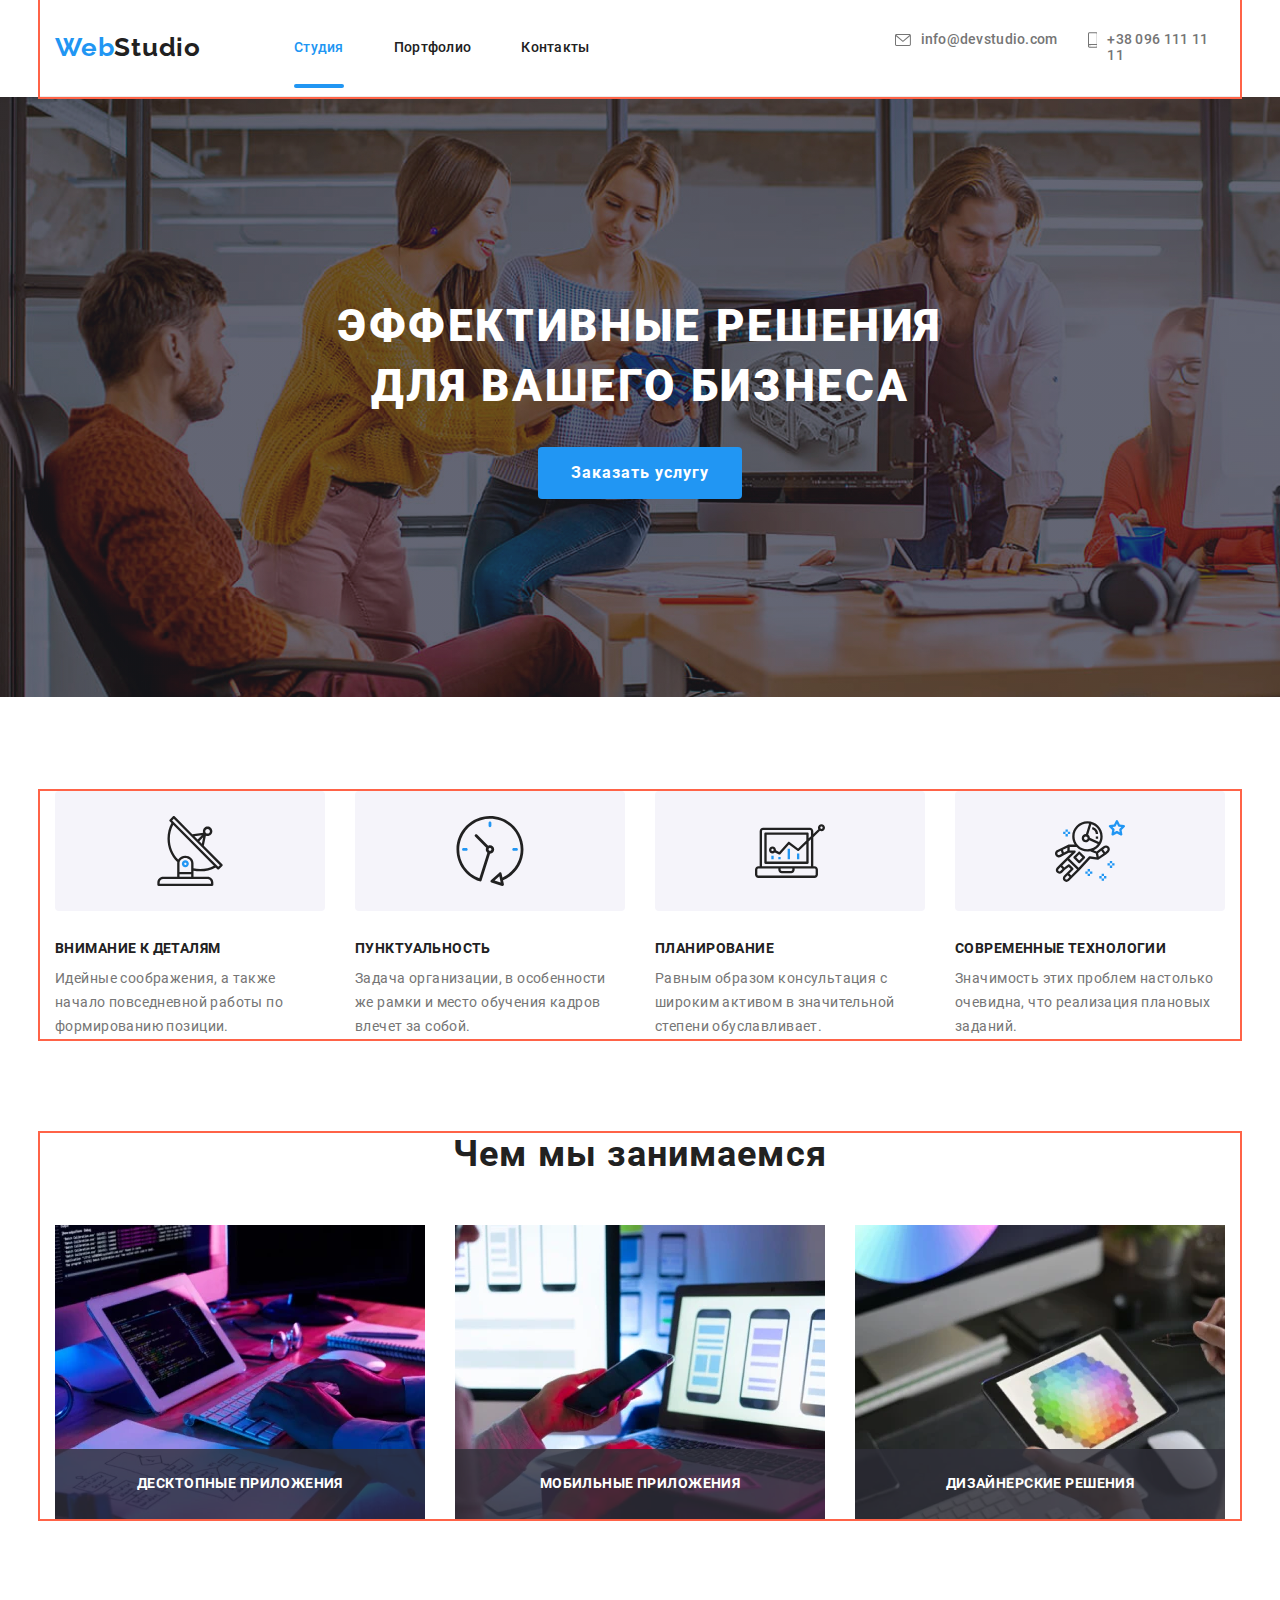
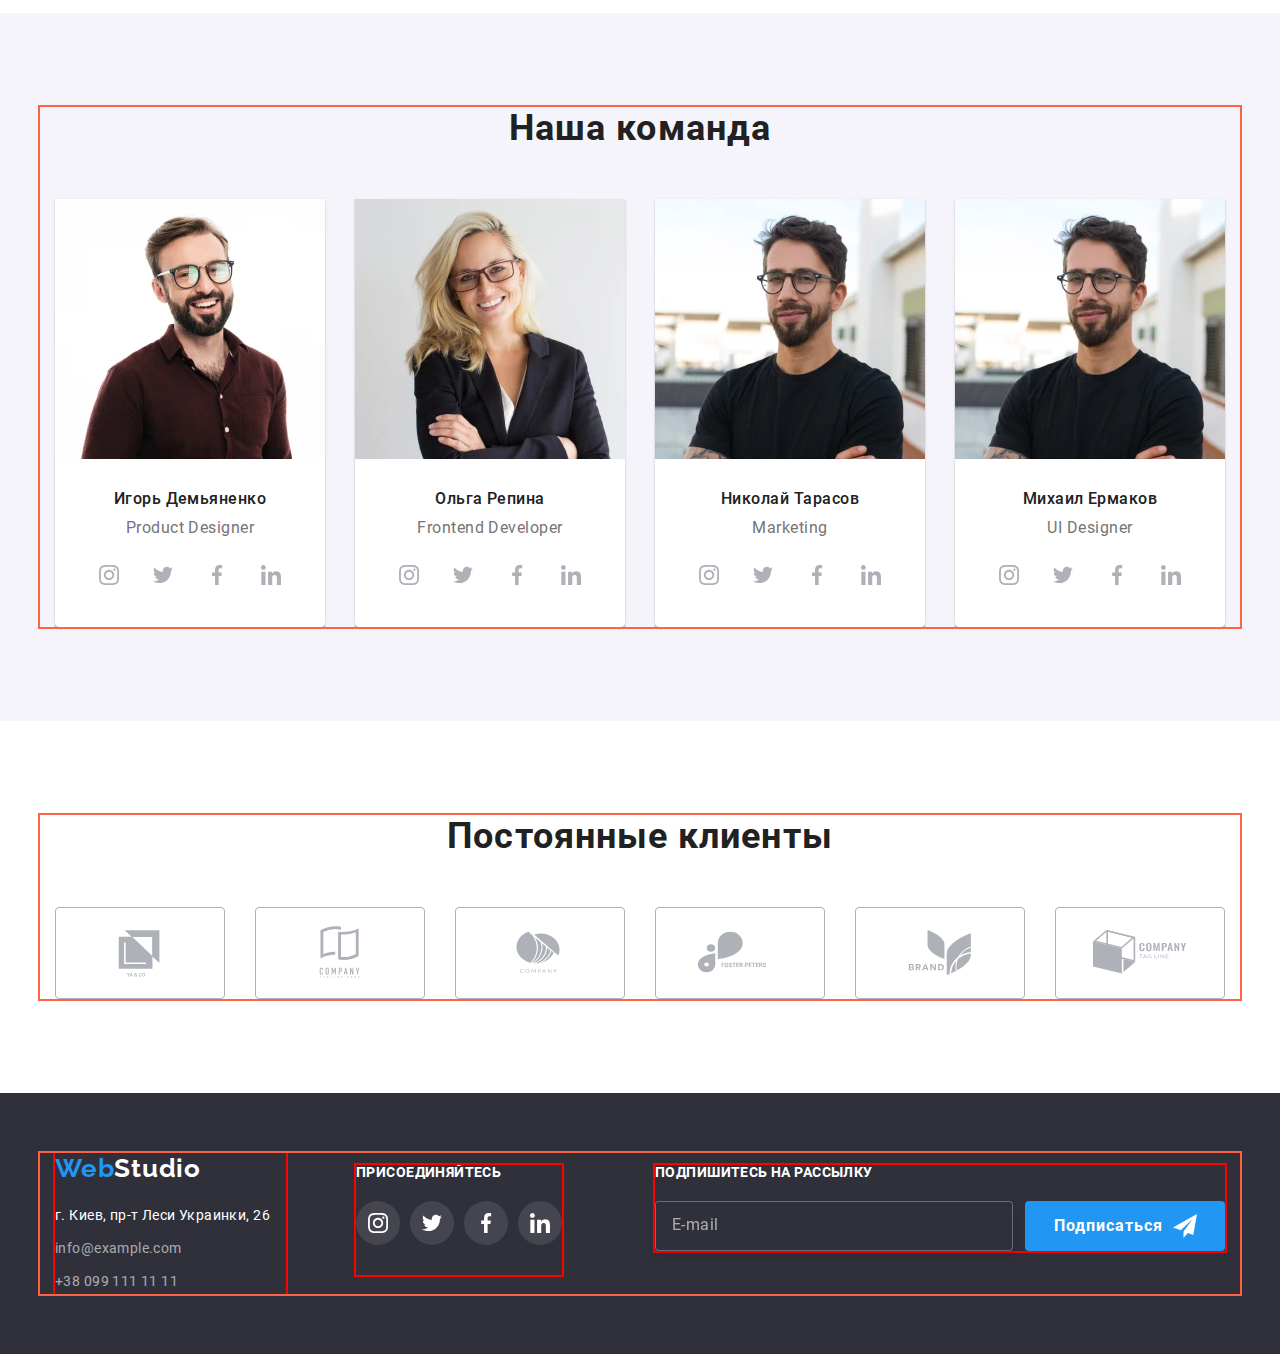
==== commit 6c218d8b: "Добавляет респонсивные изображения на обе страницы" ====
--- a/index.html
+++ b/index.html
@@ -278,37 +278,94 @@
           <ul class="business-set">
             <li class="business-set__item">
               <div class="business-set__image-wrapper">
-                <img
-                  class="business-set__image"
-                  src="./images/img-box1.jpg"
-                  alt="Фото деятельности-1"
-                  width="370"
-                  height="294"
-                />
+                <picture>
+                  <source
+                    media="(min-width: 1200px)"
+                    srcset="
+                      ./images/business/desktop/business-1_desktop.webp    1x,
+                      ./images/business/desktop/business-1_desktop@2x.webp 2x
+                    "
+                    type="image/webp"
+                  />
+                  <source
+                    media="(min-width: 1200px)"
+                    srcset="
+                      ./images/business/desktop/business-1_desktop.jpg    1x,
+                      ./images/business/desktop/business-1_desktop@2x.jpg 2x
+                    "
+                    type="image/jpg"
+                  />
+
+                  <img
+                    class="business-set__image"
+                    src="./images/business/desktop/business-1_desktop.jpg"
+                    alt="Десктопные приложения"
+                    width="370"
+                    height="294"
+                  />
+                </picture>
                 <p class="business-set__text">Десктопные приложения</p>
               </div>
             </li>
             <li class="business-set__item">
               <div class="business-set__image-wrapper">
-                <img
-                  class="business-set__image"
-                  src="./images/img-box2.jpg"
-                  alt="Фото деятельности-2"
-                  width="370"
-                  height="294"
-                />
+                <picture>
+                  <source
+                    media="(min-width: 1200px)"
+                    srcset="
+                      ./images/business/desktop/business-2_desktop.webp    1x,
+                      ./images/business/desktop/business-2_desktop@2x.webp 2x
+                    "
+                    type="image/webp"
+                  />
+                  <source
+                    media="(min-width: 1200px)"
+                    srcset="
+                      ./images/business/desktop/business-2_desktop.jpg    1x,
+                      ./images/business/desktop/business-2_desktop@2x.jpg 2x
+                    "
+                    type="image/jpg"
+                  />
+
+                  <img
+                    class="business-set__image"
+                    src="./images/business/desktop/business-2_desktop.jpg"
+                    alt="Мобильные приложения"
+                    width="370"
+                    height="294"
+                  />
+                </picture>
                 <p class="business-set__text">Мобильные приложения</p>
               </div>
             </li>
             <li class="business-set__item">
               <div class="business-set__image-wrapper">
-                <img
-                  class="business-set__image"
-                  src="./images/img-box3.jpg"
-                  alt="Фото деятельности-3"
-                  width="370"
-                  height="294"
-                />
+                <picture>
+                  <source
+                    media="(min-width: 1200px)"
+                    srcset="
+                      ./images/business/desktop/business-3_desktop.webp    1x,
+                      ./images/business/desktop/business-3_desktop@2x.webp 2x
+                    "
+                    type="image/webp"
+                  />
+                  <source
+                    media="(min-width: 1200px)"
+                    srcset="
+                      ./images/business/desktop/business-3_desktop.jpg    1x,
+                      ./images/business/desktop/business-3_desktop@2x.jpg 2x
+                    "
+                    type="image/jpg"
+                  />
+
+                  <img
+                    class="business-set__image"
+                    src="./images/business/desktop/business-3_desktop.jpg"
+                    alt="Дизайнерские решения"
+                    width="370"
+                    height="294"
+                  />
+                </picture>
                 <p class="business-set__text">Дизайнерские решения</p>
               </div>
             </li>
@@ -322,11 +379,65 @@
           <ul class="team-set">
             <!-- Демьяненко -->
             <li class="team-set__item">
-              <img
-                class="team-set__image"
-                src="./images/img-demjanenko.jpg"
-                alt="Игорь Демьяненко"
-              />
+              <picture>
+                <source
+                  media="(min-width: 1200px)"
+                  srcset="
+                    ./images/team/desktop/img-1_small.webp    1x,
+                    ./images/team/desktop/img-1_small@2x.webp 2x
+                  "
+                  type="image/webp"
+                />
+                <source
+                  media="(min-width: 1200px)"
+                  srcset="
+                    ./images/team/desktop/img-1_small.jpg    1x,
+                    ./images/team/desktop/img-1_small@2x.jpg 2x
+                  "
+                  type="image/jpg"
+                />
+
+                <source
+                  media="(min-width: 768px)"
+                  srcset="
+                    ./images/team/tablet/img-1_medium.webp    1x,
+                    ./images/team/tablet/img-1_medium@2x.webp 2x
+                  "
+                  type="image/webp"
+                />
+                <source
+                  media="(min-width: 768px)"
+                  srcset="
+                    ./images/team/tablet/img-1_medium.jpg    1x,
+                    ./images/team/tablet/img-1_medium@2x.jpg 2x
+                  "
+                  type="image/jpg"
+                />
+
+                <source
+                  media="(max-width: 767px)"
+                  srcset="
+                    ./images/team/mobile/img-1_large.webp    1x,
+                    ./images/team/mobile/img-1_large@2x.webp 2x
+                  "
+                  type="image/webp"
+                />
+                <source
+                  media="(max-width: 767px)"
+                  srcset="
+                    ./images/team/mobile/img-1_large.jpg    1x,
+                    ./images/team/mobile/img-1_large@2x.jpg 2x
+                  "
+                  type="image/jpg"
+                />
+                <img
+                  class="team-set__image"
+                  src="./images/team/mobile/img-1_large.jpg"
+                  alt="Игорь Демьяненко"
+                  width="450"
+                  height="460"
+                />
+              </picture>
               <div class="team-set__member-wrapper">
                 <h3 class="team-set__name">Игорь Демьяненко</h3>
                 <p class="team-set__text" lang="en">Product Designer</p>
@@ -367,7 +478,65 @@
 
             <!-- Репина -->
             <li class="team-set__item">
-              <img class="team-set__image" src="./images/img-repina.jpg" alt="Ольга Репина" />
+              <picture>
+                <source
+                  media="(min-width: 1200px)"
+                  srcset="
+                    ./images/team/desktop/img-2_small.webp    1x,
+                    ./images/team/desktop/img-2_small@2x.webp 2x
+                  "
+                  type="image/webp"
+                />
+                <source
+                  media="(min-width: 1200px)"
+                  srcset="
+                    ./images/team/desktop/img-2_small.jpg    1x,
+                    ./images/team/desktop/img-2_small@2x.jpg 2x
+                  "
+                  type="image/jpg"
+                />
+
+                <source
+                  media="(min-width: 768px)"
+                  srcset="
+                    ./images/team/tablet/img-2_medium.webp    1x,
+                    ./images/team/tablet/img-2_medium@2x.webp 2x
+                  "
+                  type="image/webp"
+                />
+                <source
+                  media="(min-width: 768px)"
+                  srcset="
+                    ./images/team/tablet/img-2_medium.jpg    1x,
+                    ./images/team/tablet/img-2_medium@2x.jpg 2x
+                  "
+                  type="image/jpg"
+                />
+
+                <source
+                  media="(max-width: 767px)"
+                  srcset="
+                    ./images/team/mobile/img-2_large.webp    1x,
+                    ./images/team/mobile/img-2_large@2x.webp 2x
+                  "
+                  type="image/webp"
+                />
+                <source
+                  media="(max-width: 767px)"
+                  srcset="
+                    ./images/team/mobile/img-2_large.jpg    1x,
+                    ./images/team/mobile/img-2_large@2x.jpg 2x
+                  "
+                  type="image/jpg"
+                />
+                <img
+                  class="team-set__image"
+                  src="./images/team/mobile/img-2_large.jpg"
+                  alt="Ольга Репина"
+                  width="450"
+                  height="460"
+                />
+              </picture>
               <div class="team-set__member-wrapper">
                 <h3 class="team-set__name">Ольга Репина</h3>
                 <p class="team-set__text" lang="en">Frontend Developer</p>
@@ -409,7 +578,65 @@
 
             <!-- Тарасов -->
             <li class="team-set__item">
-              <img class="team-set__image" src="./images/img-tarasov.jpg" alt="Николай Тарасов" />
+              <picture>
+                <source
+                  media="(min-width: 1200px)"
+                  srcset="
+                    ./images/team/desktop/img-4_small.webp    1x,
+                    ./images/team/desktop/img-3_small@2x.webp 2x
+                  "
+                  type="image/webp"
+                />
+                <source
+                  media="(min-width: 1200px)"
+                  srcset="
+                    ./images/team/desktop/img-3_small.jpg    1x,
+                    ./images/team/desktop/img-3_small@2x.jpg 2x
+                  "
+                  type="image/jpg"
+                />
+
+                <source
+                  media="(min-width: 768px)"
+                  srcset="
+                    ./images/team/tablet/img-3_medium.webp    1x,
+                    ./images/team/tablet/img-3_medium@2x.webp 2x
+                  "
+                  type="image/webp"
+                />
+                <source
+                  media="(min-width: 768px)"
+                  srcset="
+                    ./images/team/tablet/img-3_medium.jpg    1x,
+                    ./images/team/tablet/img-3_medium@2x.jpg 2x
+                  "
+                  type="image/jpg"
+                />
+
+                <source
+                  media="(max-width: 767px)"
+                  srcset="
+                    ./images/team/mobile/img-3_large.webp    1x,
+                    ./images/team/mobile/img-3_large@2x.webp 2x
+                  "
+                  type="image/webp"
+                />
+                <source
+                  media="(max-width: 767px)"
+                  srcset="
+                    ./images/team/mobile/img-3_large.jpg    1x,
+                    ./images/team/mobile/img-3_large@2x.jpg 2x
+                  "
+                  type="image/jpg"
+                />
+                <img
+                  class="team-set__image"
+                  src="./images/team/mobile/img-3_large.jpg"
+                  alt="Николай Тарасов"
+                  width="450"
+                  height="460"
+                />
+              </picture>
               <div class="team-set__member-wrapper">
                 <h3 class="team-set__name">Николай Тарасов</h3>
                 <p class="team-set__text" lang="en">Marketing</p>
@@ -451,7 +678,65 @@
 
             <!-- Ермаков -->
             <li class="team-set__item">
-              <img class="team-set__image" src="./images/img-ermakov.jpg" alt="Михаил Ермаков" />
+              <picture>
+                <source
+                  media="(min-width: 1200px)"
+                  srcset="
+                    ./images/team/desktop/img-4_small.webp    1x,
+                    ./images/team/desktop/img-4_small@2x.webp 2x
+                  "
+                  type="image/webp"
+                />
+                <source
+                  media="(min-width: 1200px)"
+                  srcset="
+                    ./images/team/desktop/img-4_small.jpg    1x,
+                    ./images/team/desktop/img-4_small@2x.jpg 2x
+                  "
+                  type="image/jpg"
+                />
+
+                <source
+                  media="(min-width: 768px)"
+                  srcset="
+                    ./images/team/tablet/img-4_medium.webp    1x,
+                    ./images/team/tablet/img-4_medium@2x.webp 2x
+                  "
+                  type="image/webp"
+                />
+                <source
+                  media="(min-width: 768px)"
+                  srcset="
+                    ./images/team/tablet/img-4_medium.jpg    1x,
+                    ./images/team/tablet/img-4_medium@2x.jpg 2x
+                  "
+                  type="image/jpg"
+                />
+
+                <source
+                  media="(max-width: 767px)"
+                  srcset="
+                    ./images/team/mobile/img-4_large.webp    1x,
+                    ./images/team/mobile/img-4_large@2x.webp 2x
+                  "
+                  type="image/webp"
+                />
+                <source
+                  media="(max-width: 767px)"
+                  srcset="
+                    ./images/team/mobile/img-4_large.jpg    1x,
+                    ./images/team/mobile/img-4_large@2x.jpg 2x
+                  "
+                  type="image/jpg"
+                />
+                <img
+                  class="team-set__image"
+                  src="./images/team/mobile/img-4_large.jpg"
+                  alt="Михаил Ермаков"
+                  width="450"
+                  height="460"
+                />
+              </picture>
               <div class="team-set__member-wrapper">
                 <h3 class="team-set__name">Михаил Ермаков</h3>
                 <p class="team-set__text" lang="en">UI Designer</p>
--- a/css/main.min.css
+++ b/css/main.min.css
@@ -1 +1 @@
-@font-face{font-family:"Roboto";font-style:normal;font-weight:400;src:url("../fonts/roboto-v30-latin_cyrillic-regular.eot");src:local(""),url("../fonts/roboto-v30-latin_cyrillic-regular.eot?#iefix") format("embedded-opentype"),url("../fonts/roboto-v30-latin_cyrillic-regular.woff2") format("woff2"),url("../fonts/roboto-v30-latin_cyrillic-regular.woff") format("woff"),url("../fonts/roboto-v30-latin_cyrillic-regular.ttf") format("truetype"),url("../fonts/roboto-v30-latin_cyrillic-regular.svg#Roboto") format("svg")}@font-face{font-family:"Roboto";font-style:normal;font-weight:500;src:url("../fonts/roboto-v30-latin_cyrillic-500.eot");src:local(""),url("../fonts/roboto-v30-latin_cyrillic-500.eot?#iefix") format("embedded-opentype"),url("../fonts/roboto-v30-latin_cyrillic-500.woff2") format("woff2"),url("../fonts/roboto-v30-latin_cyrillic-500.woff") format("woff"),url("../fonts/roboto-v30-latin_cyrillic-500.ttf") format("truetype"),url("../fonts/roboto-v30-latin_cyrillic-500.svg#Roboto") format("svg")}@font-face{font-family:"Roboto";font-style:normal;font-weight:700;src:url("../fonts/roboto-v30-latin_cyrillic-700.eot");src:local(""),url("../fonts/roboto-v30-latin_cyrillic-700.eot?#iefix") format("embedded-opentype"),url("../fonts/roboto-v30-latin_cyrillic-700.woff2") format("woff2"),url("../fonts/roboto-v30-latin_cyrillic-700.woff") format("woff"),url("../fonts/roboto-v30-latin_cyrillic-700.ttf") format("truetype"),url("../fonts/roboto-v30-latin_cyrillic-700.svg#Roboto") format("svg")}@font-face{font-family:"Roboto";font-style:normal;font-weight:900;src:url("../fonts/roboto-v30-latin_cyrillic-900.eot");src:local(""),url("../fonts/roboto-v30-latin_cyrillic-900.eot?#iefix") format("embedded-opentype"),url("../fonts/roboto-v30-latin_cyrillic-900.woff2") format("woff2"),url("../fonts/roboto-v30-latin_cyrillic-900.woff") format("woff"),url("../fonts/roboto-v30-latin_cyrillic-900.ttf") format("truetype"),url("../fonts/roboto-v30-latin_cyrillic-900.svg#Roboto") format("svg")}@font-face{font-family:"Raleway";font-style:normal;font-weight:400;src:url("../fonts/raleway-v27-latin-regular.eot");src:local(""),url("../fonts/raleway-v27-latin-regular.eot?#iefix") format("embedded-opentype"),url("../fonts/raleway-v27-latin-regular.woff2") format("woff2"),url("../fonts/raleway-v27-latin-regular.woff") format("woff"),url("../fonts/raleway-v27-latin-regular.ttf") format("truetype"),url("../fonts/raleway-v27-latin-regular.svg#Raleway") format("svg")}@font-face{font-family:"Raleway";font-style:normal;font-weight:700;src:url("../fonts/raleway-v27-latin-700.eot");src:local(""),url("../fonts/raleway-v27-latin-700.eot?#iefix") format("embedded-opentype"),url("../fonts/raleway-v27-latin-700.woff2") format("woff2"),url("../fonts/raleway-v27-latin-700.woff") format("woff"),url("../fonts/raleway-v27-latin-700.ttf") format("truetype"),url("../fonts/raleway-v27-latin-700.svg#Raleway") format("svg")}:root{--primary-color: #212121;--secondary-color: #757575;--accent-color: #2196F3;--accent-button-color: #fff;--hero-title-color: #fff;--business-txt-col: #fff;--modal-btn-close: #000000;--portf-overlay-txt: #fff;--footer-font-color: #fff;--link-footer-color: rgba(255, 255, 255, 0.6);--primary-bgr-color: #fff;--accent-bgr-color: #2196F3;--hero-butt-active: #188CE8;--border-custom-active: #188CE8;--bgr-custom-active: #188CE8;--hero-bgr-color: #C4C4C4;--modal-bgr-color: #fff;--modal-btn-bgr: #fff;--advant-iconbgr-col: #F5F4FA;--icon-bgr-color: #fff;--icon-color: #AFB1B8;--business-txt-bgr: rgba(47, 48, 58, 0.8);--clients-icon-bgr-col: #fff;--clients-icon-color: #AFB1B8;--clients-border-col: #AFB1B8;--portf-overlay-bgr: rgba(33, 150, 243, 0.9);--footer-bgr-color: #2F303A;--footer-icon-color: #fff;--team-bgr-color: #F5F4FA;--filter-butt-bgr-col: #F5F4FA;--border-bottom-header: #ECECEC;--border-bottom-card: #EEEEEE;--primary-font: "Roboto";--secondary-font: "Raleway"}.flex{display:-webkit-box;display:-ms-flexbox;display:flex}.temporary-hidden{display:none}.visually-hidden{position:absolute;width:1px;height:1px;margin:-1px;border:0;padding:0;white-space:nowrap;-webkit-clip-path:inset(100%);clip-path:inset(100%);clip:rect(0 0 0 0);overflow:hidden}html{-webkit-box-sizing:border-box;box-sizing:border-box}*,*::before,*::after{-webkit-box-sizing:inherit;box-sizing:inherit}body{margin:0;color:var(--primary-color);font-family:var(--primary-font),sans-serif;font-size:14px}body.modal-open{overflow:hidden}.img{display:block;max-width:100%;height:auto}.list{list-style:none;padding:0;margin:0}.section{padding-top:60px;padding-bottom:60px;margin:0}@media screen and (min-width: 1200px){.section{padding-top:94px;padding-bottom:94px}}.section--no-padding-top{padding-top:0}.section--background-grey{background-color:var(--team-bgr-color)}.container{padding-left:15px;padding-right:15px;margin:0 auto;outline:2px solid tomato}@media screen and (min-width: 480px){.container{max-width:480px}}@media screen and (min-width: 768px){.container{max-width:768px}}@media screen and (min-width: 1200px){.container{max-width:1200px}}.container--flex{position:relative;display:-webkit-box;display:-ms-flexbox;display:flex;border-bottom:1px solid var(--border-bottom-header)}.logo{color:inherit;text-decoration:none;font-family:var(--secondary-font),sans-serif;font-weight:700;font-size:24px;line-height:1.17;letter-spacing:.03em}@media screen and (max-width: 767px){.logo{display:block;padding-top:16px;padding-bottom:16px}}@media screen and (min-width: 1200px){.logo{font-size:26px;line-height:1.19}}.logo__color{color:var(--accent-color)}.section-title{margin-top:0;margin-bottom:30px;font-weight:700;font-size:28px;line-height:1.18;text-align:center;letter-spacing:.03em}@media screen and (min-width: 1200px){.section-title{margin-bottom:50px;font-size:36px;line-height:1.17}}.section-subtitle{margin-top:0;margin-bottom:10px;font-weight:700;font-size:14px;line-height:1.14;letter-spacing:.03em;text-transform:uppercase}@media screen and (max-width: 767px){.section-subtitle{text-align:center}}.join__section-subtitle{margin-bottom:20px}.footer-submit__section-subtitle{margin-bottom:20px}.social-net{display:-webkit-box;display:-ms-flexbox;display:flex;width:206px;height:44px;padding:0;margin-top:0;margin-bottom:24px;margin-right:auto;margin-left:auto;-webkit-box-pack:center;-ms-flex-pack:center;justify-content:center;list-style:none}@media screen and (min-width: 1200px){.social-net{margin-bottom:30px}}.social-net__item:not(:last-child){margin-right:10px}.social-net__icon{display:-webkit-box;display:-ms-flexbox;display:flex;width:44px;height:44px;border-radius:50px;-webkit-box-align:center;-ms-flex-align:center;align-items:center;-webkit-box-pack:center;-ms-flex-pack:center;justify-content:center;background-color:var(--icon-bgr-color);color:var(--icon-color);-webkit-transition-property:color background-color;transition-property:color background-color;-webkit-transition-duration:250ms;transition-duration:250ms;-webkit-transition-timing-function:cubic-bezier(0.4, 0, 0.2, 1);transition-timing-function:cubic-bezier(0.4, 0, 0.2, 1)}.social-net__icon-color{fill:currentColor}.social-net__icon:hover,.social-net__icon:focus{background-color:var(--accent-color);color:var(--accent-button-color)}.header{display:-webkit-box;display:-ms-flexbox;display:flex;-webkit-box-align:center;-ms-flex-align:center;align-items:center;list-style:none;padding:0;margin:0}.burger-button{position:absolute;top:10px;right:15px;width:40px;height:40px;padding:0;margin:0;border:none;z-index:5;background-color:rgba(0,0,0,0)}.burger-button:hover,.burger-button:focus{fill:var(--accent-color)}@media screen and (min-width: 768px){.burger-button{display:none}}.burger-button__icon-close{display:none}.burger-button.is-open .burger-button__icon-close{display:block}.burger-button.is-open .burger-button__icon-menu{display:none}.mobile-menu{display:none;top:0;left:0;width:100%;height:100vh;z-index:4;background-color:var(--primary-bgr-color)}@media screen and (max-width: 767px){.mobile-menu{position:fixed;overflow-y:scroll;padding:48px 40px}}@media screen and (min-width: 768px){.mobile-menu{height:100%;-webkit-box-align:center;-ms-flex-align:center;align-items:center}}@media screen and (max-width: 767px){.mobile-menu.is-open{display:-webkit-box;display:-ms-flexbox;display:flex;-webkit-box-orient:vertical;-webkit-box-direction:normal;-ms-flex-direction:column;flex-direction:column;-webkit-box-pack:justify;-ms-flex-pack:justify;justify-content:space-between;-webkit-box-shadow:0px 4px 8px rgba(0,0,0,.04),0px 2px 4px rgba(0,0,0,.08),0px 1px 3px rgba(0,0,0,.16);box-shadow:0px 4px 8px rgba(0,0,0,.04),0px 2px 4px rgba(0,0,0,.08),0px 1px 3px rgba(0,0,0,.16)}}@media screen and (min-width: 768px){.mobile-menu{display:-webkit-box;display:-ms-flexbox;display:flex;padding:0}}.navigation-set{display:-webkit-box;display:-ms-flexbox;display:flex;-webkit-box-orient:vertical;-webkit-box-direction:normal;-ms-flex-direction:column;flex-direction:column;row-gap:32px;list-style:none;padding:0}@media screen and (min-width: 768px){.navigation-set{-webkit-box-orient:horizontal;-webkit-box-direction:normal;-ms-flex-direction:row;flex-direction:row;-webkit-column-gap:50px;-moz-column-gap:50px;column-gap:50px;-webkit-box-align:center;-ms-flex-align:center;align-items:center;margin-left:88px}}@media screen and (min-width: 1200px){.navigation-set{margin-left:93px}}.navigation-set__link{color:inherit;text-decoration:none;font-weight:500;font-size:40px;line-height:1.18;letter-spacing:.02em;-webkit-transition-property:color;transition-property:color;-webkit-transition-duration:250ms;transition-duration:250ms;-webkit-transition-timing-function:cubic-bezier(0.4, 0, 0.2, 1);transition-timing-function:cubic-bezier(0.4, 0, 0.2, 1)}@media screen and (max-width: 449px){.navigation-set__link{font-size:30px}}@media screen and (min-width: 768px){.navigation-set__link{display:block;padding-top:32px;padding-bottom:32px;font-size:14px;line-height:1.14}}.navigation-set__link:hover,.navigation-set__link:focus{color:var(--accent-color)}.is-active{position:relative;color:var(--accent-color)}@media screen and (min-width: 768px){.is-active::after{position:absolute;content:"";bottom:0;left:0;width:100%;height:4px;border-radius:2px;background-color:var(--accent-color)}}.header-contacts-set{display:-webkit-box;display:-ms-flexbox;display:flex;-webkit-box-orient:vertical;-webkit-box-direction:normal;-ms-flex-direction:column;flex-direction:column;row-gap:32px;padding:0;list-style:none;-webkit-transition-property:color;transition-property:color;-webkit-transition-duration:250ms;transition-duration:250ms;-webkit-transition-timing-function:cubic-bezier(0.4, 0, 0.2, 1);transition-timing-function:cubic-bezier(0.4, 0, 0.2, 1)}@media screen and (max-width: 767px){.header-contacts-set{margin-bottom:64px}}@media screen and (max-width: 767px){.header-contacts-set__item:first-child{-webkit-box-ordinal-group:3;-ms-flex-order:2;order:2;font-size:24px;line-height:1.17}.header-contacts-set__item:last-child{font-size:34px;line-height:1.18}.header-contacts-set__item:last-child .header-contacts-set__mail-phone{color:var(--accent-color)}}@media screen and (max-width: 767px)and (max-width: 449px){.header-contacts-set__item:first-child{font-size:20px}.header-contacts-set__item:last-child{font-size:26px}}@media screen and (min-width: 768px){.header-contacts-set{row-gap:10px;margin-left:84px}}@media screen and (min-width: 1200px){.header-contacts-set{-webkit-box-orient:horizontal;-webkit-box-direction:normal;-ms-flex-direction:row;flex-direction:row;margin-left:305px}.header-contacts-set__item+.header-contacts-set__item{margin-left:30px}}.header-contacts-set__mail-phone{display:-webkit-box;display:-ms-flexbox;display:flex;text-decoration:none;font-weight:500;letter-spacing:.02em;color:var(--secondary-color)}@media screen and (min-width: 768px){.header-contacts-set__mail-phone{font-size:12px;line-height:1.17}}@media screen and (min-width: 1200px){.header-contacts-set__mail-phone{padding-top:32px;padding-bottom:32px;font-size:14px;line-height:1.14}}.header-contacts-set__icon{display:none;fill:currentColor}@media screen and (min-width: 768px){.header-contacts-set__icon{display:block;margin-right:8px}}@media screen and (min-width: 1200px){.header-contacts-set__icon{margin-right:10px}}.header-contacts-set__icon--add-top-marg{margin-top:2px}.header-contacts-set__mail-phone:hover,.header-contacts-set__mail-phone:focus{color:var(--accent-color)}.mobile-menu-social{display:-webkit-box;display:-ms-flexbox;display:flex;-ms-flex-wrap:wrap;flex-wrap:wrap;width:100%;list-style:none;padding:0}@media screen and (min-width: 768px){.mobile-menu-social{display:none}}.mobile-menu-social__item:not(:last-child){padding-right:10px;border-right:1px solid rgba(33,33,33,.2)}.mobile-menu-social__item:not(:first-child){padding-left:10px}.mobile-menu-social__links{text-decoration:none;font-weight:500;font-size:18px;line-height:1.22;letter-spacing:.02em;color:var(--accent-color)}.hero{margin-left:auto;margin-right:auto;text-align:center}.overlay{margin-left:auto;margin-right:auto;background:-webkit-gradient(linear, left top, right top, from(rgba(47, 48, 58, 0.4)), to(rgba(47, 48, 58, 0.4))),url("../images/bgr-image-optim.jpg");background:linear-gradient(to right, rgba(47, 48, 58, 0.4), rgba(47, 48, 58, 0.4)),url("../images/bgr-image-optim.jpg");background-repeat:no-repeat;background-position:center;background-size:cover;background-color:var(--hero-bgr-color)}@media screen and (max-width: 479px){.overlay{max-width:479px;height:400px}}@media screen and (min-width: 480px)and (max-width: 1199px){.overlay{max-width:1199px;height:400px}}@media screen and (min-width: 1200px){.overlay{max-width:1600px;height:600px}}.hero-title{margin-top:0;margin-bottom:30px;padding-top:118px;color:var(--hero-title-color);font-weight:900;font-size:26px;line-height:1.62;letter-spacing:.06em;text-transform:uppercase}@media screen and (min-width: 1200px){.hero-title{padding-top:200px;font-size:44px;line-height:1.36}}.hero-button{display:inline-block;border-radius:4px;border:1px solid rgba(0,0,0,0);padding:10px 32px;min-width:200px;color:var(--accent-button-color);background-color:var(--accent-bgr-color);font-family:inherit;font-weight:700;font-size:16px;line-height:1.875;letter-spacing:.06em;-webkit-transition-property:background-color;transition-property:background-color;-webkit-transition-duration:250ms;transition-duration:250ms;-webkit-transition-timing-function:cubic-bezier(0.4, 0, 0.2, 1);transition-timing-function:cubic-bezier(0.4, 0, 0.2, 1)}.hero-button:hover,.hero-button:focus{background-color:var(--hero-butt-active);cursor:pointer}.backdrop{position:fixed;top:0;left:0;width:100%;height:100%;z-index:3;opacity:1;overflow-y:scroll;-webkit-transition-property:opacity;transition-property:opacity;-webkit-transition-duration:250ms;transition-duration:250ms;-webkit-transition-timing-function:cubic-bezier(0.4, 0, 0.2, 1);transition-timing-function:cubic-bezier(0.4, 0, 0.2, 1);background-color:rgba(0,0,0,.2)}.backdrop.is-hidden{opacity:0;pointer-events:none}.backdrop.is-hidden .modal{-webkit-transform:translate(-50%, -50%) scale(0.8);transform:translate(-50%, -50%) scale(0.8)}.modal{position:absolute;left:50%;-webkit-transform:translate(-50%);transform:translate(-50%);width:100%;max-width:450px;height:609px;padding:40px;-webkit-transform:translate(-50%) scale(1);transform:translate(-50%) scale(1);-webkit-transition-property:-webkit-transform;transition-property:-webkit-transform;transition-property:transform;transition-property:transform, -webkit-transform;-webkit-transition-duration:250ms;transition-duration:250ms;-webkit-transition-timing-function:cubic-bezier(0.4, 0, 0.2, 1);transition-timing-function:cubic-bezier(0.4, 0, 0.2, 1);border-radius:4px;-webkit-box-shadow:0px 1px 3px rgba(0,0,0,.12),0px 1px 1px rgba(0,0,0,.14),0px 2px 1px rgba(0,0,0,.2);box-shadow:0px 1px 3px rgba(0,0,0,.12),0px 1px 1px rgba(0,0,0,.14),0px 2px 1px rgba(0,0,0,.2);background-color:var(--modal-bgr-color)}@media screen and (max-width: 767px){.modal{top:93px}}@media screen and (min-width: 768px){.modal{top:208px}}@media screen and (min-width: 480px)and (max-width: 1199px){.modal{width:450px}}@media screen and (min-width: 1200px){.modal{position:absolute;top:50%;left:50%;-webkit-transform:translate(-50%, -50%);transform:translate(-50%, -50%);max-width:528px;height:581px}}.modal-slogan{padding-bottom:12px;margin:0;font-weight:700;font-size:20px;line-height:1.5;text-align:center;letter-spacing:.03em;color:var(--primary-color)}@media screen and (min-width: 1200px){.modal-slogan{line-height:1.15}}.close-modal-btn{position:absolute;top:8px;right:8px;width:30px;height:30px;border:1px solid rgba(0,0,0,.1);border-radius:50%;display:-webkit-box;display:-ms-flexbox;display:flex;padding:0;-webkit-box-align:center;-ms-flex-align:center;align-items:center;-webkit-box-pack:center;-ms-flex-pack:center;justify-content:center;background-color:var(--modal-btn-bgr)}.close-modal-btn__icon{fill:var(--modal-btn-close);-webkit-transition-property:fill;transition-property:fill;-webkit-transition-duration:250ms;transition-duration:250ms;-webkit-transition-timing-function:cubic-bezier(0.4, 0, 0.2, 1);transition-timing-function:cubic-bezier(0.4, 0, 0.2, 1)}.close-modal-btn:hover .close-modal-btn__icon{fill:var(--accent-color)}.modal-form{width:100%}.form-set{width:100%}@media screen and (min-width: 1200px){.form-set{top:75px}}.field-block-wrap{margin-bottom:10px}.field-block-wrap__label{display:block;width:100%;margin-bottom:4px;text-align:left;font-size:12px;line-height:1.17;letter-spacing:.01em;color:var(--secondary-color)}.field-block-wrap__field{position:relative;display:-webkit-box;display:-ms-flexbox;display:flex;-webkit-box-orient:vertical;-webkit-box-direction:normal;-ms-flex-direction:column;flex-direction:column;width:100%}.field-block-wrap__input{height:40px;padding:0 0 0 42px;border:1px solid rgba(33,33,33,.2);border-radius:4px;outline:rgba(0,0,0,0);-webkit-transition-property:border;transition-property:border;-webkit-transition-duration:250ms;transition-duration:250ms;-webkit-transition-timing-function:cubic-bezier(0.4, 0, 0.2, 1);transition-timing-function:cubic-bezier(0.4, 0, 0.2, 1)}.field-block-wrap__input:focus,.field-block-wrap__input:hover{border:1px solid var(--accent-color)}.field-block-wrap__icon{position:absolute;top:11px;left:12px;-webkit-transition-property:fill;transition-property:fill;-webkit-transition-duration:250ms;transition-duration:250ms;-webkit-transition-timing-function:cubic-bezier(0.4, 0, 0.2, 1);transition-timing-function:cubic-bezier(0.4, 0, 0.2, 1)}.field-block-wrap__input:focus+.field-block-wrap__icon{fill:var(--accent-color)}.field-block-wrap__input:hover+.field-block-wrap__icon{fill:var(--accent-color)}.field-block-wrap__textarea-field{height:120px}.field-block-wrap__textarea{width:100%;height:100%;padding:12px 16px;border:1px solid rgba(33,33,33,.2);border-radius:4px;resize:none;outline:none;font-size:14px;line-height:1.14;letter-spacing:.01em;color:rgba(117,117,117,.5);-webkit-transition-property:border;transition-property:border;-webkit-transition-duration:250ms;transition-duration:250ms;-webkit-transition-timing-function:cubic-bezier(0.4, 0, 0.2, 1);transition-timing-function:cubic-bezier(0.4, 0, 0.2, 1)}.field-block-wrap__textarea:focus,.field-block-wrap__textarea:hover{border:1px solid var(--accent-color)}.agreement-wrap{margin-top:20px}.custom-checkbox{display:-webkit-box;display:-ms-flexbox;display:flex;-webkit-box-align:center;-ms-flex-align:center;align-items:center;-webkit-box-pack:center;-ms-flex-pack:center;justify-content:center}.custom-checkbox__icon{margin-right:8px;border:2px solid var(--primary-color);border-radius:2px}.custom-checkbox__input:checked+.custom-checkbox__icon{border:2px solid var(--border-custom-active);background-color:var(--bgr-custom-active)}.custom-checkbox__label{display:-webkit-box;display:-ms-flexbox;display:flex;-webkit-box-align:center;-ms-flex-align:center;align-items:center;font-size:12px;line-height:1.17;letter-spacing:.03em;color:var(--secondary-color)}@media screen and (min-width: 1200px){.custom-checkbox__label{font-size:14px;line-height:1.7}}.custom-checkbox__link{text-decoration:none}.custom-checkbox__link-text{position:relative;color:var(--accent-color)}.custom-checkbox__link-text::after{position:absolute;content:"";bottom:1px;left:0;width:100%;height:1px;background-color:var(--accent-color)}.modal-submit-button{margin-top:30px;padding:10px 55px 10px 56px;font-weight:700;font-size:16px;line-height:1.88;text-align:center;letter-spacing:.06em;color:var(--accent-button-color);background:var(--accent-bgr-color);-webkit-box-shadow:0px 4px 4px rgba(0,0,0,.15);box-shadow:0px 4px 4px rgba(0,0,0,.15);border:rgba(0,0,0,0);border-radius:4px;-webkit-transition-property:background-color;transition-property:background-color;-webkit-transition-duration:250ms;transition-duration:250ms;-webkit-transition-timing-function:cubic-bezier(0.4, 0, 0.2, 1);transition-timing-function:cubic-bezier(0.4, 0, 0.2, 1)}.modal-submit-button:hover,.modal-submit-button:focus{background-color:var(--hero-butt-active);cursor:pointer;outline:rgba(0,0,0,0)}.advant-set{display:-webkit-box;display:-ms-flexbox;display:flex;-webkit-box-orient:vertical;-webkit-box-direction:normal;-ms-flex-direction:column;flex-direction:column;row-gap:30px;list-style:none;padding:0;margin:0}@media screen and (min-width: 768px){.advant-set{-webkit-box-orient:horizontal;-webkit-box-direction:normal;-ms-flex-direction:row;flex-direction:row;-ms-flex-wrap:wrap;flex-wrap:wrap;row-gap:30px;-webkit-column-gap:30px;-moz-column-gap:30px;column-gap:30px}}.advant-set__item{-ms-flex-preferred-size:calc((100% - 90px)/4);flex-basis:calc((100% - 90px)/4)}.advant-set__icon-wrapper{display:-webkit-box;display:-ms-flexbox;display:flex;-webkit-box-align:center;-ms-flex-align:center;align-items:center;-webkit-box-pack:center;-ms-flex-pack:center;justify-content:center;height:120px;margin-bottom:30px;border-radius:4px;background:var(--advant-iconbgr-col)}@media screen and (min-width: 480px){.advant-set__icon-wrapper{max-width:450px;height:120px;border-radius:4px}}@media screen and (min-width: 768px){.advant-set__icon-wrapper{width:354px}}@media screen and (min-width: 1200px){.advant-set__icon-wrapper{width:270px}}.advant-set__paragraph{margin-top:0;margin-bottom:0;color:var(--secondary-color);line-height:1.71;letter-spacing:.03em}.block-hidden{display:none}@media screen and (min-width: 1200px){.block-hidden{display:block}}.business-set{display:-webkit-box;display:-ms-flexbox;display:flex;list-style:none;padding:0;margin:0}.business-set__item:not(:last-child){margin-right:30px}.business-set__image-wrapper{position:relative}.business-set__image{display:block}.business-set__text{position:absolute;bottom:0;width:100%;padding:27px 0;margin:0;font-weight:700;line-height:1.14;text-align:center;letter-spacing:.03em;text-transform:uppercase;color:var(--business-txt-col);background-color:var(--business-txt-bgr)}.team-set{display:-webkit-box;display:-ms-flexbox;display:flex;-webkit-box-orient:vertical;-webkit-box-direction:normal;-ms-flex-direction:column;flex-direction:column;row-gap:30px;list-style:none;padding:0;margin:0}@media screen and (min-width: 768px){.team-set{-webkit-box-orient:horizontal;-webkit-box-direction:normal;-ms-flex-direction:row;flex-direction:row;-ms-flex-wrap:wrap;flex-wrap:wrap;-webkit-column-gap:30px;-moz-column-gap:30px;column-gap:30px;row-gap:30px}}@media screen and (min-width: 1200px){.team-set{-webkit-box-orient:horizontal;-webkit-box-direction:normal;-ms-flex-direction:row;flex-direction:row;-webkit-column-gap:30px;-moz-column-gap:30px;column-gap:30px}}.team-set__item{background:var(--primary-bgr-color);-webkit-box-shadow:0px 1px 3px rgba(0,0,0,.12),0px 1px 1px rgba(0,0,0,.14),0px 2px 1px rgba(0,0,0,.2);box-shadow:0px 1px 3px rgba(0,0,0,.12),0px 1px 1px rgba(0,0,0,.14),0px 2px 1px rgba(0,0,0,.2);border-radius:0px 0px 4px 4px}.team-set__image{display:block;width:100%}@media screen and (min-width: 768px){.team-set__image{width:354px}}@media screen and (min-width: 1200px){.team-set__image{width:270px}}.team-set__member-wrapper{padding:30px 0 16px 0}.team-set__name{margin-top:0;margin-bottom:10px;text-align:center;font-weight:500;font-size:16px;line-height:1.19;letter-spacing:.03em}.team-set__text{margin:0;text-align:center;font-size:16px;line-height:1.19;letter-spacing:.03em;color:var(--secondary-color)}.clients-set{display:-webkit-box;display:-ms-flexbox;display:flex;-ms-flex-wrap:wrap;flex-wrap:wrap;gap:30px;padding:0;margin:0 auto;list-style:none}@media screen and (min-width: 1200px){.clients-set{display:-webkit-box;display:-ms-flexbox;display:flex;-ms-flex-wrap:nowrap;flex-wrap:nowrap}}.clients-set__item{-ms-flex-preferred-size:calc((100% - 30px)/2);flex-basis:calc((100% - 30px)/2)}@media screen and (min-width: 768px){.clients-set__item{-ms-flex-preferred-size:calc((100% - 60px)/3);flex-basis:calc((100% - 60px)/3)}}.clients-set__link{display:-webkit-box;display:-ms-flexbox;display:flex;height:92px;-webkit-box-align:center;-ms-flex-align:center;align-items:center;-webkit-box-pack:center;-ms-flex-pack:center;justify-content:center;border:1px solid var(--clients-border-col);border-radius:4px;background-color:var(--clients-icon-bgr-col);color:var(--clients-icon-color);-webkit-transition-property:color border;transition-property:color border;-webkit-transition-duration:250ms;transition-duration:250ms;-webkit-transition-timing-function:cubic-bezier(0.4, 0, 0.2, 1);transition-timing-function:cubic-bezier(0.4, 0, 0.2, 1)}.clients-set__link:hover{border:1px solid var(--accent-color);color:var(--accent-color)}.clients-set__icon{fill:currentColor}.footer{padding:60px 0;color:var(--footer-font-color);background-color:var(--footer-bgr-color)}.footer-set{display:-webkit-box;display:-ms-flexbox;display:flex;-webkit-box-orient:vertical;-webkit-box-direction:normal;-ms-flex-direction:column;flex-direction:column;row-gap:60px;-webkit-box-align:center;-ms-flex-align:center;align-items:center;padding:0;margin:0;list-style:none;text-align:center}@media screen and (min-width: 768px){.footer-set{-webkit-box-orient:horizontal;-webkit-box-direction:normal;-ms-flex-direction:row;flex-direction:row;-ms-flex-wrap:wrap;flex-wrap:wrap;-webkit-box-align:start;-ms-flex-align:start;align-items:flex-start}}@media screen and (min-width: 1200px){.footer-set{-ms-flex-wrap:nowrap;flex-wrap:nowrap;text-align:left}}.footer-set__logo-address{width:100%}@media screen and (min-width: 768px){.footer-set__logo-address{width:232px;margin-left:76px}}@media screen and (min-width: 1200px){.footer-set__logo-address{margin-left:0}}.footer-set__social-link{width:100%}@media screen and (min-width: 768px){.footer-set__social-link{width:206px;margin-left:165px;margin-top:5px}}@media screen and (min-width: 1200px){.footer-set__social-link{margin-left:70px;margin-top:12px}}.footer-set__submit{-webkit-box-orient:vertical;-webkit-box-direction:normal;-ms-flex-direction:column;flex-direction:column;width:100%}@media screen and (min-width: 768px){.footer-set__submit{width:450px;margin-left:166px}}@media screen and (min-width: 1200px){.footer-set__submit{width:570px;margin-left:93px;margin-top:12px}}.footer-contacts-set{font-style:normal;list-style:none;padding:0;margin-top:20px}.footer-contacts-set__item:not(:first-child){margin-top:9px}.footer-contacts-set__address{margin:0;line-height:1.71;letter-spacing:.03em}.footer-contacts-set__link{color:var(--link-footer-color);text-decoration:none;line-height:1.71;letter-spacing:.03em;-webkit-transition-property:color;transition-property:color;-webkit-transition-duration:250ms;transition-duration:250ms;-webkit-transition-timing-function:cubic-bezier(0.4, 0, 0.2, 1);transition-timing-function:cubic-bezier(0.4, 0, 0.2, 1)}.footer-contacts-set__link:hover,.footer-contacts-set__link:focus{color:var(--accent-color)}.social-net__icon--different-colors{background-color:rgba(255,255,255,.1);color:var(--footer-icon-color)}.submit-set{display:block;list-style:none;padding:0;margin:0}@media screen and (min-width: 1200px){.submit-set{display:-webkit-box;display:-ms-flexbox;display:flex}}.submit-set__email-form{height:50px;margin:20px auto;border:1px solid rgba(255,255,255,.3);-webkit-filter:drop-shadow(0px 4px 4px rgba(0, 0, 0, 0.15));filter:drop-shadow(0px 4px 4px rgba(0, 0, 0, 0.15));border-radius:4px;background-color:var(--footer-bgr-color)}@media screen and (min-width: 1200px){.submit-set__email-form{width:358px;margin:0}}.submit-set__email-input{width:100%;padding:15px 0px 15px 16px;background-color:var(--footer-bgr-color);border:rgba(0,0,0,0);outline:rgba(0,0,0,0);border-radius:4px;color:rgba(255,255,255,.6)}.submit-set__email-input::-webkit-input-placeholder{font-size:16px;line-height:1.25;letter-spacing:.03em;color:rgba(255,255,255,.6)}.submit-set__email-input::-moz-placeholder{font-size:16px;line-height:1.25;letter-spacing:.03em;color:rgba(255,255,255,.6)}.submit-set__email-input:-ms-input-placeholder{font-size:16px;line-height:1.25;letter-spacing:.03em;color:rgba(255,255,255,.6)}.submit-set__email-input::-ms-input-placeholder{font-size:16px;line-height:1.25;letter-spacing:.03em;color:rgba(255,255,255,.6)}.submit-set__email-input::placeholder{font-size:16px;line-height:1.25;letter-spacing:.03em;color:rgba(255,255,255,.6)}.submit-set__button-container{position:relative;width:200px;height:50px;margin-left:auto;margin-right:auto}@media screen and (min-width: 1200px){.submit-set__button-container{margin-left:12px}}.submit-set__button{padding:10px 62px 10px 29px;font-weight:700;font-size:16px;line-height:1.875;letter-spacing:.06em;color:var(--footer-font-color);background-color:var(--accent-bgr-color);border-color:var(--accent-color);border-radius:4px;border:none}.submit-set__button-icon{position:absolute;top:13px;right:28px}.portfolio-menu{display:-webkit-box;display:-ms-flexbox;display:flex;-ms-flex-wrap:wrap;flex-wrap:wrap;row-gap:15px;-webkit-column-gap:8px;-moz-column-gap:8px;column-gap:8px;list-style:none;padding:0;margin:0 0 40px 0;-webkit-box-pack:start;-ms-flex-pack:start;justify-content:flex-start}@media screen and (min-width: 768px){.portfolio-menu{-ms-flex-wrap:nowrap;flex-wrap:nowrap;-webkit-box-pack:center;-ms-flex-pack:center;justify-content:center;margin:0 0 30px 0}}@media screen and (min-width: 1200px){.portfolio-menu{margin:0 0 50px 0}}.portfolio-menu__item:not(:last-child){margin-right:8px}.portfolio-menu__button{display:inline-block;border-radius:4px;border:1px solid rgba(0,0,0,0);padding:6px 22px;background-color:var(--filter-butt-bgr-col);font-family:inherit;font-weight:500;font-size:16px;line-height:1.63;text-align:center;letter-spacing:.03em;-webkit-transition-property:color background-color box-shadow cursor;transition-property:color background-color box-shadow cursor;-webkit-transition-duration:250ms;transition-duration:250ms;-webkit-transition-timing-function:cubic-bezier(0.4, 0, 0.2, 1);transition-timing-function:cubic-bezier(0.4, 0, 0.2, 1)}.portfolio-menu__button--current{color:var(--accent-button-color);background-color:var(--accent-bgr-color);-webkit-box-shadow:0px 3px 1px rgba(0,0,0,.1),0px 1px 2px rgba(0,0,0,.08),0px 2px 2px rgba(0,0,0,.12);box-shadow:0px 3px 1px rgba(0,0,0,.1),0px 1px 2px rgba(0,0,0,.08),0px 2px 2px rgba(0,0,0,.12)}.portfolio-menu__button:hover,.portfolio-menu__button:focus{color:var(--accent-button-color);background-color:var(--accent-bgr-color);-webkit-box-shadow:0px 3px 1px rgba(0,0,0,.1),0px 1px 2px rgba(0,0,0,.08),0px 2px 2px rgba(0,0,0,.12);box-shadow:0px 3px 1px rgba(0,0,0,.1),0px 1px 2px rgba(0,0,0,.08),0px 2px 2px rgba(0,0,0,.12);cursor:pointer}.portfolio-cards-set{display:-webkit-box;display:-ms-flexbox;display:flex;-ms-flex-wrap:wrap;flex-wrap:wrap;row-gap:30px;list-style:none;padding:0;margin:0}@media screen and (min-width: 768px){.portfolio-cards-set{-webkit-column-gap:30px;-moz-column-gap:30px;column-gap:30px}}@media screen and (min-width: 1200px){.portfolio-cards-set{-webkit-column-gap:30px;-moz-column-gap:30px;column-gap:30px}}.portfolio-card{width:100%;-webkit-transition-property:-webkit-box-shadow cursor;transition-property:-webkit-box-shadow cursor;transition-property:box-shadow cursor;transition-property:box-shadow cursor, -webkit-box-shadow cursor;-webkit-transition-duration:250ms;transition-duration:250ms;-webkit-transition-timing-function:cubic-bezier(0.4, 0, 0.2, 1);transition-timing-function:cubic-bezier(0.4, 0, 0.2, 1)}@media screen and (min-width: 768px){.portfolio-card{-ms-flex-preferred-size:calc((100% - 30px)/2);flex-basis:calc((100% - 30px)/2)}}@media screen and (min-width: 1200px){.portfolio-card{-ms-flex-preferred-size:calc((100% - 60px)/3);flex-basis:calc((100% - 60px)/3)}}.portfolio-card:hover{-webkit-box-shadow:0px 1px 1px rgba(0,0,0,.12),0px 4px 4px rgba(0,0,0,.06),1px 4px 6px rgba(0,0,0,.16);box-shadow:0px 1px 1px rgba(0,0,0,.12),0px 4px 4px rgba(0,0,0,.06),1px 4px 6px rgba(0,0,0,.16)}.portfolio-card__image-box{position:relative;overflow:hidden}.portfolio-card__image{display:block;width:100%}@media screen and (min-width: 768px){.portfolio-card__image{width:354px}}@media screen and (min-width: 1200px){.portfolio-card__image{width:370px}}.portfolio-card__overlay{position:absolute;top:0;left:0;width:100%;height:100%;background-color:var(--portf-overlay-bgr);-webkit-transform:translateY(100%);transform:translateY(100%);-webkit-transition-property:-webkit-transform;transition-property:-webkit-transform;transition-property:transform;transition-property:transform, -webkit-transform;-webkit-transition-duration:250ms;transition-duration:250ms;-webkit-transition-timing-function:cubic-bezier(0.4, 0, 0.2, 1);transition-timing-function:cubic-bezier(0.4, 0, 0.2, 1)}.portfolio-card__link{color:inherit;text-decoration:none}@media screen and (min-width: 768px){.portfolio-card__link{display:-webkit-box;display:-ms-flexbox;display:flex;-webkit-box-orient:vertical;-webkit-box-direction:normal;-ms-flex-direction:column;flex-direction:column;height:100%}}.portfolio-card__link:hover .portfolio-card__overlay{-webkit-transform:translateY(0);transform:translateY(0)}.portfolio-card__overlay-text{margin:0;padding:77px 24px;font-size:18px;line-height:1.56;letter-spacing:.03em;color:var(--portf-overlay-txt)}@media screen and (min-width: 1200px){.portfolio-card__overlay-text{padding:63px 24px}}.portfolio-card__title{display:block;padding:20px 24px;border-right:1px solid var(--border-bottom-card);border-bottom:1px solid var(--border-bottom-card);border-left:1px solid var(--border-bottom-card)}@media screen and (min-width: 768px){.portfolio-card__title{-webkit-box-flex:1;-ms-flex-positive:1;flex-grow:1}}.portfolio-card__name{margin-top:0;margin-right:0;margin-bottom:4px;margin-left:0;font-weight:700;font-size:18px;line-height:2;letter-spacing:.06em}.portfolio-card__paragraph{margin:0;color:var(--secondary-color);font-size:16px;line-height:1.88;letter-spacing:.03em}/*# sourceMappingURL=main.min.css.map */+@font-face{font-family:"Roboto";font-style:normal;font-weight:400;src:url("../fonts/roboto-v30-latin_cyrillic-regular.eot");src:local(""),url("../fonts/roboto-v30-latin_cyrillic-regular.eot?#iefix") format("embedded-opentype"),url("../fonts/roboto-v30-latin_cyrillic-regular.woff2") format("woff2"),url("../fonts/roboto-v30-latin_cyrillic-regular.woff") format("woff"),url("../fonts/roboto-v30-latin_cyrillic-regular.ttf") format("truetype"),url("../fonts/roboto-v30-latin_cyrillic-regular.svg#Roboto") format("svg")}@font-face{font-family:"Roboto";font-style:normal;font-weight:500;src:url("../fonts/roboto-v30-latin_cyrillic-500.eot");src:local(""),url("../fonts/roboto-v30-latin_cyrillic-500.eot?#iefix") format("embedded-opentype"),url("../fonts/roboto-v30-latin_cyrillic-500.woff2") format("woff2"),url("../fonts/roboto-v30-latin_cyrillic-500.woff") format("woff"),url("../fonts/roboto-v30-latin_cyrillic-500.ttf") format("truetype"),url("../fonts/roboto-v30-latin_cyrillic-500.svg#Roboto") format("svg")}@font-face{font-family:"Roboto";font-style:normal;font-weight:700;src:url("../fonts/roboto-v30-latin_cyrillic-700.eot");src:local(""),url("../fonts/roboto-v30-latin_cyrillic-700.eot?#iefix") format("embedded-opentype"),url("../fonts/roboto-v30-latin_cyrillic-700.woff2") format("woff2"),url("../fonts/roboto-v30-latin_cyrillic-700.woff") format("woff"),url("../fonts/roboto-v30-latin_cyrillic-700.ttf") format("truetype"),url("../fonts/roboto-v30-latin_cyrillic-700.svg#Roboto") format("svg")}@font-face{font-family:"Roboto";font-style:normal;font-weight:900;src:url("../fonts/roboto-v30-latin_cyrillic-900.eot");src:local(""),url("../fonts/roboto-v30-latin_cyrillic-900.eot?#iefix") format("embedded-opentype"),url("../fonts/roboto-v30-latin_cyrillic-900.woff2") format("woff2"),url("../fonts/roboto-v30-latin_cyrillic-900.woff") format("woff"),url("../fonts/roboto-v30-latin_cyrillic-900.ttf") format("truetype"),url("../fonts/roboto-v30-latin_cyrillic-900.svg#Roboto") format("svg")}@font-face{font-family:"Raleway";font-style:normal;font-weight:400;src:url("../fonts/raleway-v27-latin-regular.eot");src:local(""),url("../fonts/raleway-v27-latin-regular.eot?#iefix") format("embedded-opentype"),url("../fonts/raleway-v27-latin-regular.woff2") format("woff2"),url("../fonts/raleway-v27-latin-regular.woff") format("woff"),url("../fonts/raleway-v27-latin-regular.ttf") format("truetype"),url("../fonts/raleway-v27-latin-regular.svg#Raleway") format("svg")}@font-face{font-family:"Raleway";font-style:normal;font-weight:700;src:url("../fonts/raleway-v27-latin-700.eot");src:local(""),url("../fonts/raleway-v27-latin-700.eot?#iefix") format("embedded-opentype"),url("../fonts/raleway-v27-latin-700.woff2") format("woff2"),url("../fonts/raleway-v27-latin-700.woff") format("woff"),url("../fonts/raleway-v27-latin-700.ttf") format("truetype"),url("../fonts/raleway-v27-latin-700.svg#Raleway") format("svg")}:root{--primary-color: #212121;--secondary-color: #757575;--accent-color: #2196F3;--accent-button-color: #fff;--hero-title-color: #fff;--business-txt-col: #fff;--modal-btn-close: #000000;--portf-overlay-txt: #fff;--footer-font-color: #fff;--link-footer-color: rgba(255, 255, 255, 0.6);--primary-bgr-color: #fff;--accent-bgr-color: #2196F3;--hero-butt-active: #188CE8;--border-custom-active: #188CE8;--bgr-custom-active: #188CE8;--hero-bgr-color: #C4C4C4;--modal-bgr-color: #fff;--modal-btn-bgr: #fff;--advant-iconbgr-col: #F5F4FA;--icon-bgr-color: #fff;--icon-color: #AFB1B8;--business-txt-bgr: rgba(47, 48, 58, 0.8);--clients-icon-bgr-col: #fff;--clients-icon-color: #AFB1B8;--clients-border-col: #AFB1B8;--portf-overlay-bgr: rgba(33, 150, 243, 0.9);--footer-bgr-color: #2F303A;--footer-icon-color: #fff;--team-bgr-color: #F5F4FA;--filter-butt-bgr-col: #F5F4FA;--border-bottom-header: #ECECEC;--border-bottom-card: #EEEEEE;--primary-font: "Roboto";--secondary-font: "Raleway"}.flex{display:-webkit-box;display:-ms-flexbox;display:flex}.temporary-hidden{display:none}.visually-hidden{position:absolute;width:1px;height:1px;margin:-1px;border:0;padding:0;white-space:nowrap;-webkit-clip-path:inset(100%);clip-path:inset(100%);clip:rect(0 0 0 0);overflow:hidden}html{-webkit-box-sizing:border-box;box-sizing:border-box}*,*::before,*::after{-webkit-box-sizing:inherit;box-sizing:inherit}body{margin:0;color:var(--primary-color);font-family:var(--primary-font),sans-serif;font-size:14px}body.modal-open{overflow:hidden}img{display:block;max-width:100%;height:auto}.list{list-style:none;padding:0;margin:0}.section{padding-top:60px;padding-bottom:60px;margin:0}@media screen and (min-width: 1200px){.section{padding-top:94px;padding-bottom:94px}}.section--no-padding-top{padding-top:0}.section--background-grey{background-color:var(--team-bgr-color)}.container{padding-left:15px;padding-right:15px;margin:0 auto;outline:2px solid tomato}@media screen and (min-width: 480px){.container{max-width:480px}}@media screen and (min-width: 768px){.container{max-width:768px}}@media screen and (min-width: 1200px){.container{max-width:1200px}}.container--flex{position:relative;display:-webkit-box;display:-ms-flexbox;display:flex;border-bottom:1px solid var(--border-bottom-header)}.logo{color:inherit;text-decoration:none;font-family:var(--secondary-font),sans-serif;font-weight:700;font-size:24px;line-height:1.17;letter-spacing:.03em}@media screen and (max-width: 767px){.logo{display:block;padding-top:16px;padding-bottom:16px}}@media screen and (min-width: 1200px){.logo{font-size:26px;line-height:1.19}}.logo__color{color:var(--accent-color)}.section-title{margin-top:0;margin-bottom:30px;font-weight:700;font-size:28px;line-height:1.18;text-align:center;letter-spacing:.03em}@media screen and (min-width: 1200px){.section-title{margin-bottom:50px;font-size:36px;line-height:1.17}}.section-subtitle{margin-top:0;margin-bottom:10px;font-weight:700;font-size:14px;line-height:1.14;letter-spacing:.03em;text-transform:uppercase}@media screen and (max-width: 767px){.section-subtitle{text-align:center}}.join__section-subtitle{margin-bottom:20px}.footer-submit__section-subtitle{margin-bottom:20px}.social-net{display:-webkit-box;display:-ms-flexbox;display:flex;width:206px;height:44px;padding:0;margin-top:0;margin-bottom:24px;margin-right:auto;margin-left:auto;-webkit-box-pack:center;-ms-flex-pack:center;justify-content:center;list-style:none}@media screen and (min-width: 1200px){.social-net{margin-bottom:30px}}.social-net__item:not(:last-child){margin-right:10px}.social-net__icon{display:-webkit-box;display:-ms-flexbox;display:flex;width:44px;height:44px;border-radius:50px;-webkit-box-align:center;-ms-flex-align:center;align-items:center;-webkit-box-pack:center;-ms-flex-pack:center;justify-content:center;background-color:var(--icon-bgr-color);color:var(--icon-color);-webkit-transition-property:color background-color;transition-property:color background-color;-webkit-transition-duration:250ms;transition-duration:250ms;-webkit-transition-timing-function:cubic-bezier(0.4, 0, 0.2, 1);transition-timing-function:cubic-bezier(0.4, 0, 0.2, 1)}.social-net__icon-color{fill:currentColor}.social-net__icon:hover,.social-net__icon:focus{background-color:var(--accent-color);color:var(--accent-button-color)}.header{display:-webkit-box;display:-ms-flexbox;display:flex;-webkit-box-align:center;-ms-flex-align:center;align-items:center;list-style:none;padding:0;margin:0}.burger-button{position:absolute;top:10px;right:15px;width:40px;height:40px;padding:0;margin:0;border:none;z-index:5;background-color:rgba(0,0,0,0)}.burger-button:hover,.burger-button:focus{fill:var(--accent-color)}@media screen and (min-width: 768px){.burger-button{display:none}}.burger-button__icon-close{display:none}.burger-button.is-open .burger-button__icon-close{display:block}.burger-button.is-open .burger-button__icon-menu{display:none}.mobile-menu{display:none;top:0;left:0;width:100%;height:100vh;z-index:4;background-color:var(--primary-bgr-color)}@media screen and (max-width: 767px){.mobile-menu{position:fixed;overflow-y:scroll;padding:48px 40px}}@media screen and (min-width: 768px){.mobile-menu{height:100%;-webkit-box-align:center;-ms-flex-align:center;align-items:center}}@media screen and (max-width: 767px){.mobile-menu.is-open{display:-webkit-box;display:-ms-flexbox;display:flex;-webkit-box-orient:vertical;-webkit-box-direction:normal;-ms-flex-direction:column;flex-direction:column;-webkit-box-pack:justify;-ms-flex-pack:justify;justify-content:space-between;-webkit-box-shadow:0px 4px 8px rgba(0,0,0,.04),0px 2px 4px rgba(0,0,0,.08),0px 1px 3px rgba(0,0,0,.16);box-shadow:0px 4px 8px rgba(0,0,0,.04),0px 2px 4px rgba(0,0,0,.08),0px 1px 3px rgba(0,0,0,.16)}}@media screen and (min-width: 768px){.mobile-menu{display:-webkit-box;display:-ms-flexbox;display:flex;padding:0}}.navigation-set{display:-webkit-box;display:-ms-flexbox;display:flex;-webkit-box-orient:vertical;-webkit-box-direction:normal;-ms-flex-direction:column;flex-direction:column;row-gap:32px;list-style:none;padding:0}@media screen and (min-width: 768px){.navigation-set{-webkit-box-orient:horizontal;-webkit-box-direction:normal;-ms-flex-direction:row;flex-direction:row;-webkit-column-gap:50px;-moz-column-gap:50px;column-gap:50px;-webkit-box-align:center;-ms-flex-align:center;align-items:center;margin-left:88px}}@media screen and (min-width: 1200px){.navigation-set{margin-left:93px}}.navigation-set__link{color:inherit;text-decoration:none;font-weight:500;font-size:40px;line-height:1.18;letter-spacing:.02em;-webkit-transition-property:color;transition-property:color;-webkit-transition-duration:250ms;transition-duration:250ms;-webkit-transition-timing-function:cubic-bezier(0.4, 0, 0.2, 1);transition-timing-function:cubic-bezier(0.4, 0, 0.2, 1)}@media screen and (max-width: 449px){.navigation-set__link{font-size:30px}}@media screen and (min-width: 768px){.navigation-set__link{display:block;padding-top:32px;padding-bottom:32px;font-size:14px;line-height:1.14}}.navigation-set__link:hover,.navigation-set__link:focus{color:var(--accent-color)}.is-active{position:relative;color:var(--accent-color)}@media screen and (min-width: 768px){.is-active::after{position:absolute;content:"";bottom:0;left:0;width:100%;height:4px;border-radius:2px;background-color:var(--accent-color)}}.header-contacts-set{display:-webkit-box;display:-ms-flexbox;display:flex;-webkit-box-orient:vertical;-webkit-box-direction:normal;-ms-flex-direction:column;flex-direction:column;row-gap:32px;padding:0;list-style:none;-webkit-transition-property:color;transition-property:color;-webkit-transition-duration:250ms;transition-duration:250ms;-webkit-transition-timing-function:cubic-bezier(0.4, 0, 0.2, 1);transition-timing-function:cubic-bezier(0.4, 0, 0.2, 1)}@media screen and (max-width: 767px){.header-contacts-set{margin-bottom:64px}}@media screen and (max-width: 767px){.header-contacts-set__item:first-child{-webkit-box-ordinal-group:3;-ms-flex-order:2;order:2;font-size:24px;line-height:1.17}.header-contacts-set__item:last-child{font-size:34px;line-height:1.18}.header-contacts-set__item:last-child .header-contacts-set__mail-phone{color:var(--accent-color)}}@media screen and (max-width: 767px)and (max-width: 449px){.header-contacts-set__item:first-child{font-size:20px}.header-contacts-set__item:last-child{font-size:26px}}@media screen and (min-width: 768px){.header-contacts-set{row-gap:10px;margin-left:84px}}@media screen and (min-width: 1200px){.header-contacts-set{-webkit-box-orient:horizontal;-webkit-box-direction:normal;-ms-flex-direction:row;flex-direction:row;margin-left:305px}.header-contacts-set__item+.header-contacts-set__item{margin-left:30px}}.header-contacts-set__mail-phone{display:-webkit-box;display:-ms-flexbox;display:flex;text-decoration:none;font-weight:500;letter-spacing:.02em;color:var(--secondary-color)}@media screen and (min-width: 768px){.header-contacts-set__mail-phone{font-size:12px;line-height:1.17}}@media screen and (min-width: 1200px){.header-contacts-set__mail-phone{padding-top:32px;padding-bottom:32px;font-size:14px;line-height:1.14}}.header-contacts-set__icon{display:none;fill:currentColor}@media screen and (min-width: 768px){.header-contacts-set__icon{display:block;margin-right:8px}}@media screen and (min-width: 1200px){.header-contacts-set__icon{margin-right:10px}}.header-contacts-set__icon--add-top-marg{margin-top:2px}.header-contacts-set__mail-phone:hover,.header-contacts-set__mail-phone:focus{color:var(--accent-color)}.mobile-menu-social{display:-webkit-box;display:-ms-flexbox;display:flex;-ms-flex-wrap:wrap;flex-wrap:wrap;width:100%;list-style:none;padding:0}@media screen and (min-width: 768px){.mobile-menu-social{display:none}}.mobile-menu-social__item:not(:last-child){padding-right:10px;border-right:1px solid rgba(33,33,33,.2)}.mobile-menu-social__item:not(:first-child){padding-left:10px}.mobile-menu-social__links{text-decoration:none;font-weight:500;font-size:18px;line-height:1.22;letter-spacing:.02em;color:var(--accent-color)}.hero{margin-left:auto;margin-right:auto;text-align:center}.overlay{margin-left:auto;margin-right:auto;background-repeat:no-repeat;background-position:center;background-size:cover;background-color:var(--hero-bgr-color);background:-webkit-gradient(linear, left top, right top, from(rgba(47, 48, 58, 0.4)), to(rgba(47, 48, 58, 0.4))),url("../images/hero/mobile/Hero-small.jpg");background:linear-gradient(to right, rgba(47, 48, 58, 0.4), rgba(47, 48, 58, 0.4)),url("../images/hero/mobile/Hero-small.jpg")}@media(min-device-pixel-ratio: 2),(-webkit-min-device-pixel-ratio: 2),(min-resolution: 192dpi),(min-resolution: 2ddpx){.overlay{background:-webkit-gradient(linear, left top, right top, from(rgba(47, 48, 58, 0.4)), to(rgba(47, 48, 58, 0.4))),url("../images/hero/mobile/Hero-small@2x.jpg");background:linear-gradient(to right, rgba(47, 48, 58, 0.4), rgba(47, 48, 58, 0.4)),url("../images/hero/mobile/Hero-small@2x.jpg")}}@media screen and (min-width: 768px){.overlay{background:-webkit-gradient(linear, left top, right top, from(rgba(47, 48, 58, 0.4)), to(rgba(47, 48, 58, 0.4))),url("../images/hero/tablet/Hero-medium.jpg");background:linear-gradient(to right, rgba(47, 48, 58, 0.4), rgba(47, 48, 58, 0.4)),url("../images/hero/tablet/Hero-medium.jpg")}}@media screen and (min-width: 768px)and (min-device-pixel-ratio: 2),screen and (min-width: 768px)and (-webkit-min-device-pixel-ratio: 2),screen and (min-width: 768px)and (min-resolution: 192dpi),screen and (min-width: 768px)and (min-resolution: 2ddpx){.overlay{background:-webkit-gradient(linear, left top, right top, from(rgba(47, 48, 58, 0.4)), to(rgba(47, 48, 58, 0.4))),url("../images/hero/tablet/Hero-medium@2x.jpg");background:linear-gradient(to right, rgba(47, 48, 58, 0.4), rgba(47, 48, 58, 0.4)),url("../images/hero/tablet/Hero-medium@2x.jpg")}}@media screen and (min-width: 1200px){.overlay{background:-webkit-gradient(linear, left top, right top, from(rgba(47, 48, 58, 0.4)), to(rgba(47, 48, 58, 0.4))),url("../images/hero/desktop/Hero-large.jpg");background:linear-gradient(to right, rgba(47, 48, 58, 0.4), rgba(47, 48, 58, 0.4)),url("../images/hero/desktop/Hero-large.jpg")}}@media screen and (min-width: 1200px)and (min-device-pixel-ratio: 2),screen and (min-width: 1200px)and (-webkit-min-device-pixel-ratio: 2),screen and (min-width: 1200px)and (min-resolution: 192dpi),screen and (min-width: 1200px)and (min-resolution: 2ddpx){.overlay{background:-webkit-gradient(linear, left top, right top, from(rgba(47, 48, 58, 0.4)), to(rgba(47, 48, 58, 0.4))),url("../images/hero/desktop/Hero-large@2x.jpg");background:linear-gradient(to right, rgba(47, 48, 58, 0.4), rgba(47, 48, 58, 0.4)),url("../images/hero/desktop/Hero-large@2x.jpg")}}@media screen and (max-width: 479px){.overlay{max-width:479px;height:400px}}@media screen and (min-width: 480px)and (max-width: 1199px){.overlay{max-width:1199px;height:400px}}@media screen and (min-width: 1200px){.overlay{max-width:1600px;height:600px}}.hero-title{margin-top:0;margin-bottom:30px;padding-top:118px;color:var(--hero-title-color);font-weight:900;font-size:26px;line-height:1.62;letter-spacing:.06em;text-transform:uppercase}@media screen and (min-width: 1200px){.hero-title{padding-top:200px;font-size:44px;line-height:1.36}}.hero-button{display:inline-block;border-radius:4px;border:1px solid rgba(0,0,0,0);padding:10px 32px;min-width:200px;color:var(--accent-button-color);background-color:var(--accent-bgr-color);font-family:inherit;font-weight:700;font-size:16px;line-height:1.875;letter-spacing:.06em;-webkit-transition-property:background-color;transition-property:background-color;-webkit-transition-duration:250ms;transition-duration:250ms;-webkit-transition-timing-function:cubic-bezier(0.4, 0, 0.2, 1);transition-timing-function:cubic-bezier(0.4, 0, 0.2, 1)}.hero-button:hover,.hero-button:focus{background-color:var(--hero-butt-active);cursor:pointer}.backdrop{position:fixed;top:0;left:0;width:100%;height:100%;z-index:3;opacity:1;overflow-y:scroll;-webkit-transition-property:opacity;transition-property:opacity;-webkit-transition-duration:250ms;transition-duration:250ms;-webkit-transition-timing-function:cubic-bezier(0.4, 0, 0.2, 1);transition-timing-function:cubic-bezier(0.4, 0, 0.2, 1);background-color:rgba(0,0,0,.2)}.backdrop.is-hidden{opacity:0;pointer-events:none}.backdrop.is-hidden .modal{-webkit-transform:translate(-50%, -50%) scale(0.8);transform:translate(-50%, -50%) scale(0.8)}.modal{position:absolute;left:50%;-webkit-transform:translate(-50%);transform:translate(-50%);width:100%;max-width:450px;height:609px;padding:40px;-webkit-transform:translate(-50%) scale(1);transform:translate(-50%) scale(1);-webkit-transition-property:-webkit-transform;transition-property:-webkit-transform;transition-property:transform;transition-property:transform, -webkit-transform;-webkit-transition-duration:250ms;transition-duration:250ms;-webkit-transition-timing-function:cubic-bezier(0.4, 0, 0.2, 1);transition-timing-function:cubic-bezier(0.4, 0, 0.2, 1);border-radius:4px;-webkit-box-shadow:0px 1px 3px rgba(0,0,0,.12),0px 1px 1px rgba(0,0,0,.14),0px 2px 1px rgba(0,0,0,.2);box-shadow:0px 1px 3px rgba(0,0,0,.12),0px 1px 1px rgba(0,0,0,.14),0px 2px 1px rgba(0,0,0,.2);background-color:var(--modal-bgr-color)}@media screen and (max-width: 767px){.modal{top:93px}}@media screen and (min-width: 768px){.modal{top:208px}}@media screen and (min-width: 480px)and (max-width: 1199px){.modal{width:450px}}@media screen and (min-width: 1200px){.modal{position:absolute;top:50%;left:50%;-webkit-transform:translate(-50%, -50%);transform:translate(-50%, -50%);max-width:528px;height:581px}}.modal-slogan{padding-bottom:12px;margin:0;font-weight:700;font-size:20px;line-height:1.5;text-align:center;letter-spacing:.03em;color:var(--primary-color)}@media screen and (min-width: 1200px){.modal-slogan{line-height:1.15}}.close-modal-btn{position:absolute;top:8px;right:8px;width:30px;height:30px;border:1px solid rgba(0,0,0,.1);border-radius:50%;display:-webkit-box;display:-ms-flexbox;display:flex;padding:0;-webkit-box-align:center;-ms-flex-align:center;align-items:center;-webkit-box-pack:center;-ms-flex-pack:center;justify-content:center;background-color:var(--modal-btn-bgr)}.close-modal-btn__icon{fill:var(--modal-btn-close);-webkit-transition-property:fill;transition-property:fill;-webkit-transition-duration:250ms;transition-duration:250ms;-webkit-transition-timing-function:cubic-bezier(0.4, 0, 0.2, 1);transition-timing-function:cubic-bezier(0.4, 0, 0.2, 1)}.close-modal-btn:hover .close-modal-btn__icon{fill:var(--accent-color)}.modal-form{width:100%}.form-set{width:100%}@media screen and (min-width: 1200px){.form-set{top:75px}}.field-block-wrap{margin-bottom:10px}.field-block-wrap__label{display:block;width:100%;margin-bottom:4px;text-align:left;font-size:12px;line-height:1.17;letter-spacing:.01em;color:var(--secondary-color)}.field-block-wrap__field{position:relative;display:-webkit-box;display:-ms-flexbox;display:flex;-webkit-box-orient:vertical;-webkit-box-direction:normal;-ms-flex-direction:column;flex-direction:column;width:100%}.field-block-wrap__input{height:40px;padding:0 0 0 42px;border:1px solid rgba(33,33,33,.2);border-radius:4px;outline:rgba(0,0,0,0);-webkit-transition-property:border;transition-property:border;-webkit-transition-duration:250ms;transition-duration:250ms;-webkit-transition-timing-function:cubic-bezier(0.4, 0, 0.2, 1);transition-timing-function:cubic-bezier(0.4, 0, 0.2, 1)}.field-block-wrap__input:focus,.field-block-wrap__input:hover{border:1px solid var(--accent-color)}.field-block-wrap__icon{position:absolute;top:11px;left:12px;-webkit-transition-property:fill;transition-property:fill;-webkit-transition-duration:250ms;transition-duration:250ms;-webkit-transition-timing-function:cubic-bezier(0.4, 0, 0.2, 1);transition-timing-function:cubic-bezier(0.4, 0, 0.2, 1)}.field-block-wrap__input:focus+.field-block-wrap__icon{fill:var(--accent-color)}.field-block-wrap__input:hover+.field-block-wrap__icon{fill:var(--accent-color)}.field-block-wrap__textarea-field{height:120px}.field-block-wrap__textarea{width:100%;height:100%;padding:12px 16px;border:1px solid rgba(33,33,33,.2);border-radius:4px;resize:none;outline:none;font-size:14px;line-height:1.14;letter-spacing:.01em;color:rgba(117,117,117,.5);-webkit-transition-property:border;transition-property:border;-webkit-transition-duration:250ms;transition-duration:250ms;-webkit-transition-timing-function:cubic-bezier(0.4, 0, 0.2, 1);transition-timing-function:cubic-bezier(0.4, 0, 0.2, 1)}.field-block-wrap__textarea:focus,.field-block-wrap__textarea:hover{border:1px solid var(--accent-color)}.agreement-wrap{margin-top:20px}.custom-checkbox{display:-webkit-box;display:-ms-flexbox;display:flex;-webkit-box-align:center;-ms-flex-align:center;align-items:center;-webkit-box-pack:center;-ms-flex-pack:center;justify-content:center}.custom-checkbox__icon{margin-right:8px;border:2px solid var(--primary-color);border-radius:2px}.custom-checkbox__input:checked+.custom-checkbox__icon{border:2px solid var(--border-custom-active);background-color:var(--bgr-custom-active)}.custom-checkbox__label{display:-webkit-box;display:-ms-flexbox;display:flex;-webkit-box-align:center;-ms-flex-align:center;align-items:center;font-size:12px;line-height:1.17;letter-spacing:.03em;color:var(--secondary-color)}@media screen and (min-width: 1200px){.custom-checkbox__label{font-size:14px;line-height:1.7}}.custom-checkbox__link{text-decoration:none}.custom-checkbox__link-text{position:relative;color:var(--accent-color)}.custom-checkbox__link-text::after{position:absolute;content:"";bottom:1px;left:0;width:100%;height:1px;background-color:var(--accent-color)}.modal-submit-button{margin-top:30px;padding:10px 55px 10px 56px;font-weight:700;font-size:16px;line-height:1.88;text-align:center;letter-spacing:.06em;color:var(--accent-button-color);background:var(--accent-bgr-color);-webkit-box-shadow:0px 4px 4px rgba(0,0,0,.15);box-shadow:0px 4px 4px rgba(0,0,0,.15);border:rgba(0,0,0,0);border-radius:4px;-webkit-transition-property:background-color;transition-property:background-color;-webkit-transition-duration:250ms;transition-duration:250ms;-webkit-transition-timing-function:cubic-bezier(0.4, 0, 0.2, 1);transition-timing-function:cubic-bezier(0.4, 0, 0.2, 1)}.modal-submit-button:hover,.modal-submit-button:focus{background-color:var(--hero-butt-active);cursor:pointer;outline:rgba(0,0,0,0)}.advant-set{display:-webkit-box;display:-ms-flexbox;display:flex;-webkit-box-orient:vertical;-webkit-box-direction:normal;-ms-flex-direction:column;flex-direction:column;row-gap:30px;list-style:none;padding:0;margin:0}@media screen and (min-width: 768px){.advant-set{-webkit-box-orient:horizontal;-webkit-box-direction:normal;-ms-flex-direction:row;flex-direction:row;-ms-flex-wrap:wrap;flex-wrap:wrap;row-gap:30px;-webkit-column-gap:30px;-moz-column-gap:30px;column-gap:30px}}.advant-set__item{-ms-flex-preferred-size:calc((100% - 90px)/4);flex-basis:calc((100% - 90px)/4)}.advant-set__icon-wrapper{display:-webkit-box;display:-ms-flexbox;display:flex;-webkit-box-align:center;-ms-flex-align:center;align-items:center;-webkit-box-pack:center;-ms-flex-pack:center;justify-content:center;height:120px;margin-bottom:30px;border-radius:4px;background:var(--advant-iconbgr-col)}@media screen and (min-width: 480px){.advant-set__icon-wrapper{max-width:450px;height:120px;border-radius:4px}}@media screen and (min-width: 768px){.advant-set__icon-wrapper{width:354px}}@media screen and (min-width: 1200px){.advant-set__icon-wrapper{width:270px}}.advant-set__paragraph{margin-top:0;margin-bottom:0;color:var(--secondary-color);line-height:1.71;letter-spacing:.03em}.block-hidden{display:none}@media screen and (min-width: 1200px){.block-hidden{display:block}}.business-set{display:-webkit-box;display:-ms-flexbox;display:flex;list-style:none;padding:0;margin:0}.business-set__item:not(:last-child){margin-right:30px}.business-set__image-wrapper{position:relative}.business-set__image{display:block}.business-set__text{position:absolute;bottom:0;width:100%;padding:27px 0;margin:0;font-weight:700;line-height:1.14;text-align:center;letter-spacing:.03em;text-transform:uppercase;color:var(--business-txt-col);background-color:var(--business-txt-bgr)}.team-set{display:-webkit-box;display:-ms-flexbox;display:flex;-webkit-box-orient:vertical;-webkit-box-direction:normal;-ms-flex-direction:column;flex-direction:column;row-gap:30px;list-style:none;padding:0;margin:0}@media screen and (min-width: 768px){.team-set{-webkit-box-orient:horizontal;-webkit-box-direction:normal;-ms-flex-direction:row;flex-direction:row;-ms-flex-wrap:wrap;flex-wrap:wrap;-webkit-column-gap:30px;-moz-column-gap:30px;column-gap:30px;row-gap:30px}}@media screen and (min-width: 1200px){.team-set{-webkit-box-orient:horizontal;-webkit-box-direction:normal;-ms-flex-direction:row;flex-direction:row;-webkit-column-gap:30px;-moz-column-gap:30px;column-gap:30px}}.team-set__item{background:var(--primary-bgr-color);-webkit-box-shadow:0px 1px 3px rgba(0,0,0,.12),0px 1px 1px rgba(0,0,0,.14),0px 2px 1px rgba(0,0,0,.2);box-shadow:0px 1px 3px rgba(0,0,0,.12),0px 1px 1px rgba(0,0,0,.14),0px 2px 1px rgba(0,0,0,.2);border-radius:0px 0px 4px 4px}.team-set__image{display:block;width:100%}@media screen and (min-width: 768px){.team-set__image{width:354px}}@media screen and (min-width: 1200px){.team-set__image{width:270px}}.team-set__member-wrapper{padding:30px 0 16px 0}.team-set__name{margin-top:0;margin-bottom:10px;text-align:center;font-weight:500;font-size:16px;line-height:1.19;letter-spacing:.03em}.team-set__text{margin:0;text-align:center;font-size:16px;line-height:1.19;letter-spacing:.03em;color:var(--secondary-color)}.clients-set{display:-webkit-box;display:-ms-flexbox;display:flex;-ms-flex-wrap:wrap;flex-wrap:wrap;gap:30px;padding:0;margin:0 auto;list-style:none}@media screen and (min-width: 1200px){.clients-set{display:-webkit-box;display:-ms-flexbox;display:flex;-ms-flex-wrap:nowrap;flex-wrap:nowrap}}.clients-set__item{-ms-flex-preferred-size:calc((100% - 30px)/2);flex-basis:calc((100% - 30px)/2)}@media screen and (min-width: 768px){.clients-set__item{-ms-flex-preferred-size:calc((100% - 60px)/3);flex-basis:calc((100% - 60px)/3)}}.clients-set__link{display:-webkit-box;display:-ms-flexbox;display:flex;height:92px;-webkit-box-align:center;-ms-flex-align:center;align-items:center;-webkit-box-pack:center;-ms-flex-pack:center;justify-content:center;border:1px solid var(--clients-border-col);border-radius:4px;background-color:var(--clients-icon-bgr-col);color:var(--clients-icon-color);-webkit-transition-property:color border;transition-property:color border;-webkit-transition-duration:250ms;transition-duration:250ms;-webkit-transition-timing-function:cubic-bezier(0.4, 0, 0.2, 1);transition-timing-function:cubic-bezier(0.4, 0, 0.2, 1)}.clients-set__link:hover{border:1px solid var(--accent-color);color:var(--accent-color)}.clients-set__icon{fill:currentColor}.footer{padding:60px 0;color:var(--footer-font-color);background-color:var(--footer-bgr-color)}.footer-set{display:-webkit-box;display:-ms-flexbox;display:flex;-webkit-box-orient:vertical;-webkit-box-direction:normal;-ms-flex-direction:column;flex-direction:column;row-gap:60px;-webkit-box-align:center;-ms-flex-align:center;align-items:center;padding:0;margin:0;list-style:none;text-align:center}@media screen and (min-width: 768px){.footer-set{-webkit-box-orient:horizontal;-webkit-box-direction:normal;-ms-flex-direction:row;flex-direction:row;-ms-flex-wrap:wrap;flex-wrap:wrap;-webkit-box-align:start;-ms-flex-align:start;align-items:flex-start}}@media screen and (min-width: 1200px){.footer-set{-ms-flex-wrap:nowrap;flex-wrap:nowrap;text-align:left}}.footer-set__logo-address{width:100%;outline:2px solid red}@media screen and (min-width: 768px){.footer-set__logo-address{width:232px;margin-left:76px}}@media screen and (min-width: 1200px){.footer-set__logo-address{margin-left:0}}.footer-set__social-link{width:100%;outline:2px solid red}@media screen and (min-width: 768px){.footer-set__social-link{width:206px;margin-left:165px;margin-top:5px}}@media screen and (min-width: 1200px){.footer-set__social-link{margin-left:70px;margin-top:12px}}.footer-set__submit{-webkit-box-orient:vertical;-webkit-box-direction:normal;-ms-flex-direction:column;flex-direction:column;width:100%;outline:2px solid red}@media screen and (min-width: 768px){.footer-set__submit{width:450px;margin-left:166px}}@media screen and (min-width: 1200px){.footer-set__submit{width:570px;margin-left:93px;margin-top:12px}}.footer-contacts-set{font-style:normal;list-style:none;padding:0;margin-top:20px}.footer-contacts-set__item:not(:first-child){margin-top:9px}.footer-contacts-set__address{margin:0;line-height:1.71;letter-spacing:.03em}.footer-contacts-set__link{color:var(--link-footer-color);text-decoration:none;line-height:1.71;letter-spacing:.03em;-webkit-transition-property:color;transition-property:color;-webkit-transition-duration:250ms;transition-duration:250ms;-webkit-transition-timing-function:cubic-bezier(0.4, 0, 0.2, 1);transition-timing-function:cubic-bezier(0.4, 0, 0.2, 1)}.footer-contacts-set__link:hover,.footer-contacts-set__link:focus{color:var(--accent-color)}.social-net__icon--different-colors{background-color:rgba(255,255,255,.1);color:var(--footer-icon-color)}.submit-set{display:block;list-style:none;padding:0;margin:0}@media screen and (min-width: 1200px){.submit-set{display:-webkit-box;display:-ms-flexbox;display:flex}}.submit-set__email-form{height:50px;margin:20px auto;border:1px solid rgba(255,255,255,.3);-webkit-filter:drop-shadow(0px 4px 4px rgba(0, 0, 0, 0.15));filter:drop-shadow(0px 4px 4px rgba(0, 0, 0, 0.15));border-radius:4px;background-color:var(--footer-bgr-color)}@media screen and (min-width: 1200px){.submit-set__email-form{width:358px;margin:0}}.submit-set__email-input{width:100%;padding:15px 0px 15px 16px;background-color:var(--footer-bgr-color);border:rgba(0,0,0,0);outline:rgba(0,0,0,0);border-radius:4px;color:rgba(255,255,255,.6)}.submit-set__email-input::-webkit-input-placeholder{font-size:16px;line-height:1.25;letter-spacing:.03em;color:rgba(255,255,255,.6)}.submit-set__email-input::-moz-placeholder{font-size:16px;line-height:1.25;letter-spacing:.03em;color:rgba(255,255,255,.6)}.submit-set__email-input:-ms-input-placeholder{font-size:16px;line-height:1.25;letter-spacing:.03em;color:rgba(255,255,255,.6)}.submit-set__email-input::-ms-input-placeholder{font-size:16px;line-height:1.25;letter-spacing:.03em;color:rgba(255,255,255,.6)}.submit-set__email-input::placeholder{font-size:16px;line-height:1.25;letter-spacing:.03em;color:rgba(255,255,255,.6)}.submit-set__button-container{position:relative;width:200px;height:50px;margin-left:auto;margin-right:auto}@media screen and (min-width: 1200px){.submit-set__button-container{margin-left:12px}}.submit-set__button{padding:10px 62px 10px 29px;font-weight:700;font-size:16px;line-height:1.875;letter-spacing:.06em;color:var(--footer-font-color);background-color:var(--accent-bgr-color);border-color:var(--accent-color);border-radius:4px;border:none}.submit-set__button-icon{position:absolute;top:13px;right:28px}.portfolio-menu{display:-webkit-box;display:-ms-flexbox;display:flex;-ms-flex-wrap:wrap;flex-wrap:wrap;row-gap:15px;-webkit-column-gap:8px;-moz-column-gap:8px;column-gap:8px;list-style:none;padding:0;margin:0 0 40px 0;-webkit-box-pack:start;-ms-flex-pack:start;justify-content:flex-start}@media screen and (min-width: 768px){.portfolio-menu{-ms-flex-wrap:nowrap;flex-wrap:nowrap;-webkit-box-pack:center;-ms-flex-pack:center;justify-content:center;margin:0 0 30px 0}}@media screen and (min-width: 1200px){.portfolio-menu{margin:0 0 50px 0}}.portfolio-menu__item:not(:last-child){margin-right:8px}.portfolio-menu__button{display:inline-block;border-radius:4px;border:1px solid rgba(0,0,0,0);padding:6px 22px;background-color:var(--filter-butt-bgr-col);font-family:inherit;font-weight:500;font-size:16px;line-height:1.63;text-align:center;letter-spacing:.03em;-webkit-transition-property:color background-color box-shadow cursor;transition-property:color background-color box-shadow cursor;-webkit-transition-duration:250ms;transition-duration:250ms;-webkit-transition-timing-function:cubic-bezier(0.4, 0, 0.2, 1);transition-timing-function:cubic-bezier(0.4, 0, 0.2, 1)}.portfolio-menu__button--current{color:var(--accent-button-color);background-color:var(--accent-bgr-color);-webkit-box-shadow:0px 3px 1px rgba(0,0,0,.1),0px 1px 2px rgba(0,0,0,.08),0px 2px 2px rgba(0,0,0,.12);box-shadow:0px 3px 1px rgba(0,0,0,.1),0px 1px 2px rgba(0,0,0,.08),0px 2px 2px rgba(0,0,0,.12)}.portfolio-menu__button:hover,.portfolio-menu__button:focus{color:var(--accent-button-color);background-color:var(--accent-bgr-color);-webkit-box-shadow:0px 3px 1px rgba(0,0,0,.1),0px 1px 2px rgba(0,0,0,.08),0px 2px 2px rgba(0,0,0,.12);box-shadow:0px 3px 1px rgba(0,0,0,.1),0px 1px 2px rgba(0,0,0,.08),0px 2px 2px rgba(0,0,0,.12);cursor:pointer}.portfolio-cards-set{display:-webkit-box;display:-ms-flexbox;display:flex;-ms-flex-wrap:wrap;flex-wrap:wrap;row-gap:30px;list-style:none;padding:0;margin:0}@media screen and (min-width: 768px){.portfolio-cards-set{-webkit-column-gap:30px;-moz-column-gap:30px;column-gap:30px}}@media screen and (min-width: 1200px){.portfolio-cards-set{-webkit-column-gap:30px;-moz-column-gap:30px;column-gap:30px}}.portfolio-card{width:100%;-webkit-transition-property:-webkit-box-shadow cursor;transition-property:-webkit-box-shadow cursor;transition-property:box-shadow cursor;transition-property:box-shadow cursor, -webkit-box-shadow cursor;-webkit-transition-duration:250ms;transition-duration:250ms;-webkit-transition-timing-function:cubic-bezier(0.4, 0, 0.2, 1);transition-timing-function:cubic-bezier(0.4, 0, 0.2, 1)}@media screen and (min-width: 768px){.portfolio-card{-ms-flex-preferred-size:calc((100% - 30px)/2);flex-basis:calc((100% - 30px)/2)}}@media screen and (min-width: 1200px){.portfolio-card{-ms-flex-preferred-size:calc((100% - 60px)/3);flex-basis:calc((100% - 60px)/3)}}.portfolio-card:hover{-webkit-box-shadow:0px 1px 1px rgba(0,0,0,.12),0px 4px 4px rgba(0,0,0,.06),1px 4px 6px rgba(0,0,0,.16);box-shadow:0px 1px 1px rgba(0,0,0,.12),0px 4px 4px rgba(0,0,0,.06),1px 4px 6px rgba(0,0,0,.16)}.portfolio-card__image-box{position:relative;overflow:hidden}.portfolio-card__image{display:block;width:100%}@media screen and (min-width: 768px){.portfolio-card__image{width:354px}}@media screen and (min-width: 1200px){.portfolio-card__image{width:370px}}.portfolio-card__overlay{position:absolute;top:0;left:0;width:100%;height:100%;background-color:var(--portf-overlay-bgr);-webkit-transform:translateY(100%);transform:translateY(100%);-webkit-transition-property:-webkit-transform;transition-property:-webkit-transform;transition-property:transform;transition-property:transform, -webkit-transform;-webkit-transition-duration:250ms;transition-duration:250ms;-webkit-transition-timing-function:cubic-bezier(0.4, 0, 0.2, 1);transition-timing-function:cubic-bezier(0.4, 0, 0.2, 1)}.portfolio-card__link{color:inherit;text-decoration:none}@media screen and (min-width: 768px){.portfolio-card__link{display:-webkit-box;display:-ms-flexbox;display:flex;-webkit-box-orient:vertical;-webkit-box-direction:normal;-ms-flex-direction:column;flex-direction:column;height:100%}}.portfolio-card__link:hover .portfolio-card__overlay{-webkit-transform:translateY(0);transform:translateY(0)}.portfolio-card__overlay-text{margin:0;padding:77px 24px;font-size:18px;line-height:1.56;letter-spacing:.03em;color:var(--portf-overlay-txt)}@media screen and (min-width: 1200px){.portfolio-card__overlay-text{padding:63px 24px}}.portfolio-card__title{display:block;padding:20px 24px;border-right:1px solid var(--border-bottom-card);border-bottom:1px solid var(--border-bottom-card);border-left:1px solid var(--border-bottom-card)}@media screen and (min-width: 768px){.portfolio-card__title{-webkit-box-flex:1;-ms-flex-positive:1;flex-grow:1}}.portfolio-card__name{margin-top:0;margin-right:0;margin-bottom:4px;margin-left:0;font-weight:700;font-size:18px;line-height:2;letter-spacing:.06em}.portfolio-card__paragraph{margin:0;color:var(--secondary-color);font-size:16px;line-height:1.88;letter-spacing:.03em}/*# sourceMappingURL=main.min.css.map */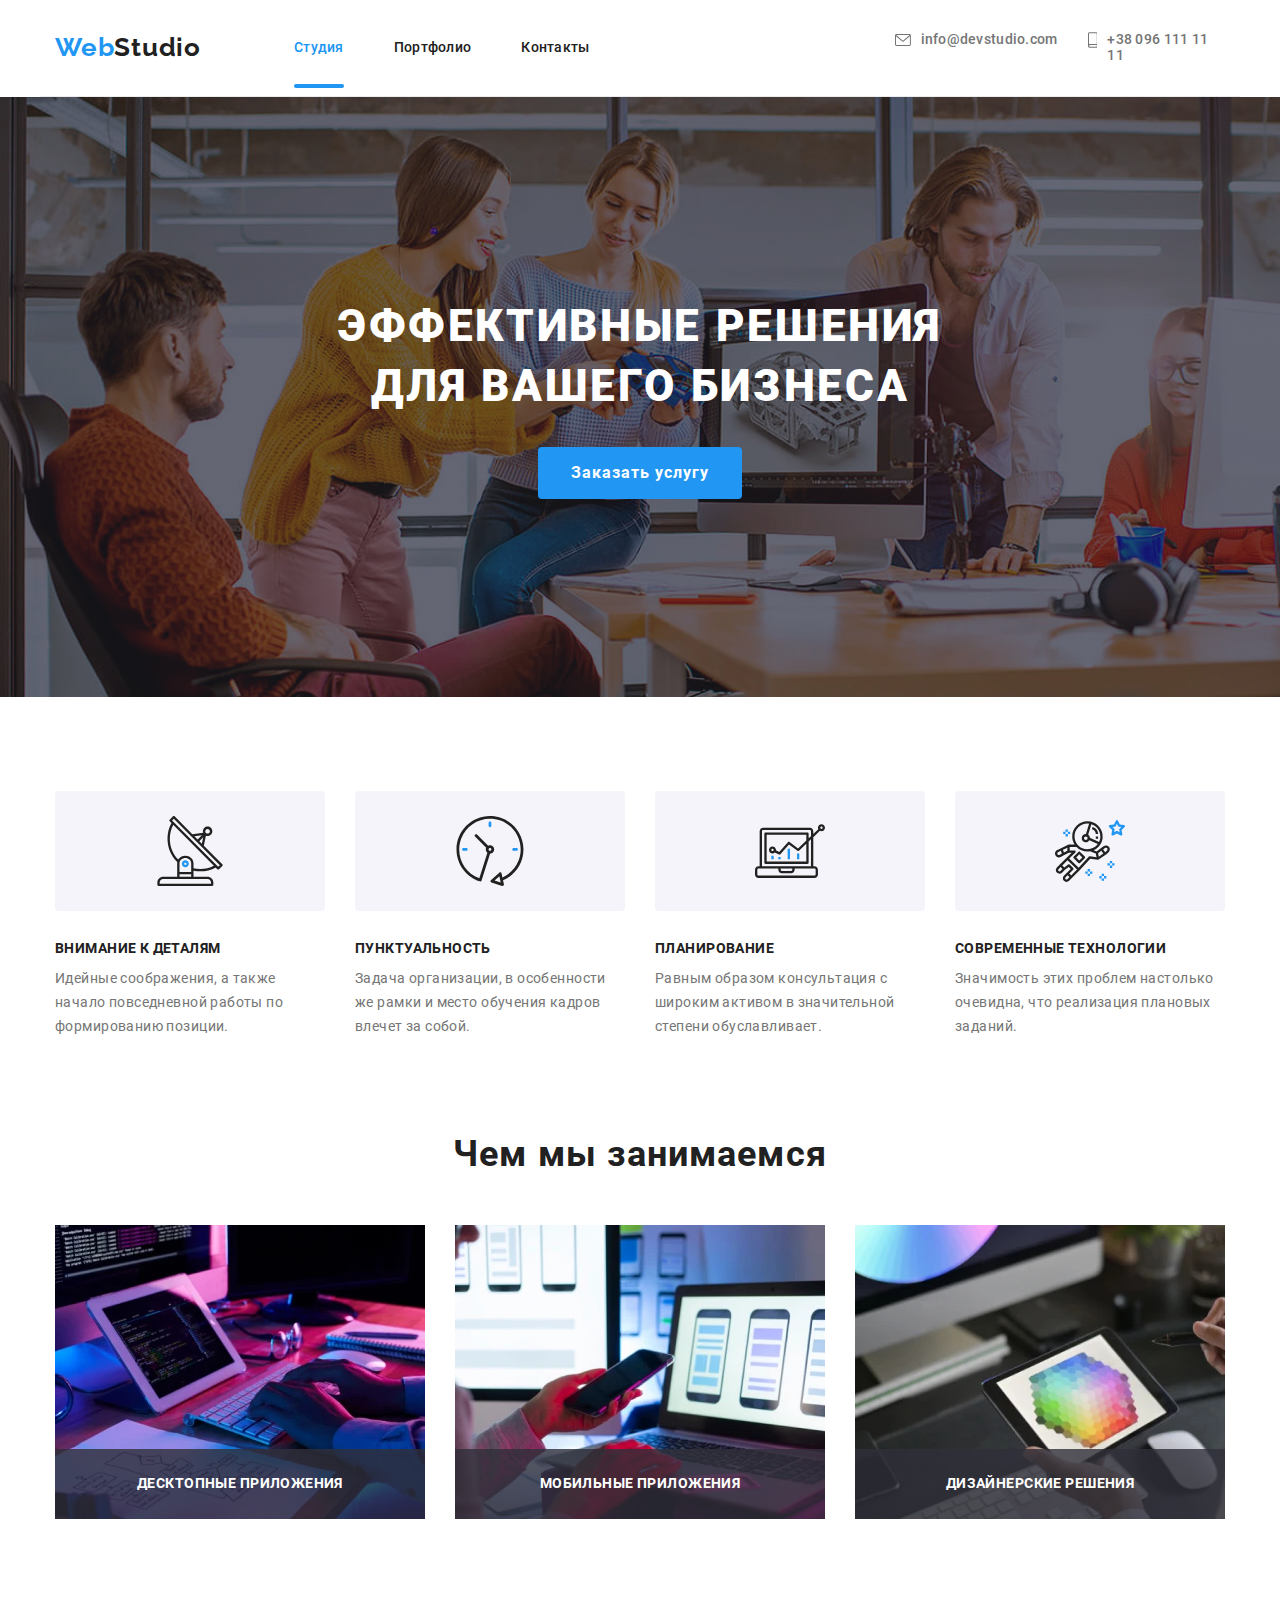
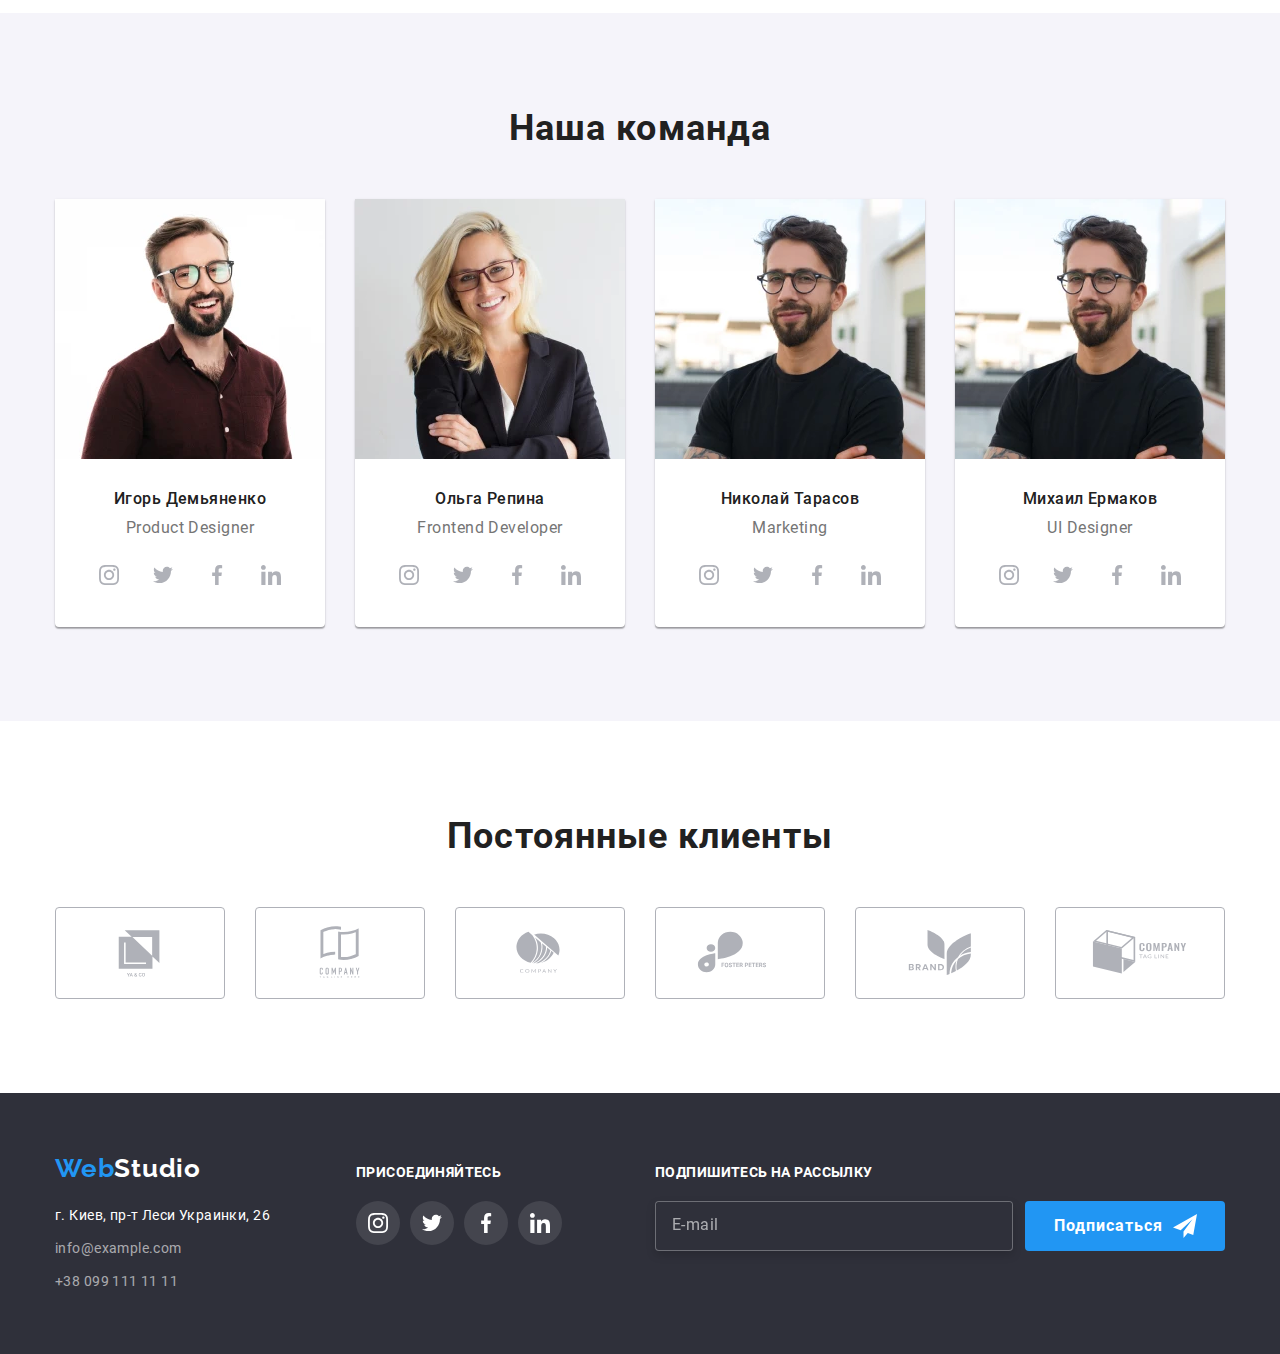
==== commit 7e68edcf: "Устанавливает анимацию на мобильное меню" ====
--- a/index.html
+++ b/index.html
@@ -933,5 +933,6 @@
     </footer>
     <script src="./js/modal.js"></script>
     <script src="./js/menu.js"></script>
+    <!-- <script src="./js/fix-button-mobile-menu.js"></script> -->
   </body>
 </html>
--- a/css/main.min.css
+++ b/css/main.min.css
@@ -1 +1 @@
-@font-face{font-family:"Roboto";font-style:normal;font-weight:400;src:url("../fonts/roboto-v30-latin_cyrillic-regular.eot");src:local(""),url("../fonts/roboto-v30-latin_cyrillic-regular.eot?#iefix") format("embedded-opentype"),url("../fonts/roboto-v30-latin_cyrillic-regular.woff2") format("woff2"),url("../fonts/roboto-v30-latin_cyrillic-regular.woff") format("woff"),url("../fonts/roboto-v30-latin_cyrillic-regular.ttf") format("truetype"),url("../fonts/roboto-v30-latin_cyrillic-regular.svg#Roboto") format("svg")}@font-face{font-family:"Roboto";font-style:normal;font-weight:500;src:url("../fonts/roboto-v30-latin_cyrillic-500.eot");src:local(""),url("../fonts/roboto-v30-latin_cyrillic-500.eot?#iefix") format("embedded-opentype"),url("../fonts/roboto-v30-latin_cyrillic-500.woff2") format("woff2"),url("../fonts/roboto-v30-latin_cyrillic-500.woff") format("woff"),url("../fonts/roboto-v30-latin_cyrillic-500.ttf") format("truetype"),url("../fonts/roboto-v30-latin_cyrillic-500.svg#Roboto") format("svg")}@font-face{font-family:"Roboto";font-style:normal;font-weight:700;src:url("../fonts/roboto-v30-latin_cyrillic-700.eot");src:local(""),url("../fonts/roboto-v30-latin_cyrillic-700.eot?#iefix") format("embedded-opentype"),url("../fonts/roboto-v30-latin_cyrillic-700.woff2") format("woff2"),url("../fonts/roboto-v30-latin_cyrillic-700.woff") format("woff"),url("../fonts/roboto-v30-latin_cyrillic-700.ttf") format("truetype"),url("../fonts/roboto-v30-latin_cyrillic-700.svg#Roboto") format("svg")}@font-face{font-family:"Roboto";font-style:normal;font-weight:900;src:url("../fonts/roboto-v30-latin_cyrillic-900.eot");src:local(""),url("../fonts/roboto-v30-latin_cyrillic-900.eot?#iefix") format("embedded-opentype"),url("../fonts/roboto-v30-latin_cyrillic-900.woff2") format("woff2"),url("../fonts/roboto-v30-latin_cyrillic-900.woff") format("woff"),url("../fonts/roboto-v30-latin_cyrillic-900.ttf") format("truetype"),url("../fonts/roboto-v30-latin_cyrillic-900.svg#Roboto") format("svg")}@font-face{font-family:"Raleway";font-style:normal;font-weight:400;src:url("../fonts/raleway-v27-latin-regular.eot");src:local(""),url("../fonts/raleway-v27-latin-regular.eot?#iefix") format("embedded-opentype"),url("../fonts/raleway-v27-latin-regular.woff2") format("woff2"),url("../fonts/raleway-v27-latin-regular.woff") format("woff"),url("../fonts/raleway-v27-latin-regular.ttf") format("truetype"),url("../fonts/raleway-v27-latin-regular.svg#Raleway") format("svg")}@font-face{font-family:"Raleway";font-style:normal;font-weight:700;src:url("../fonts/raleway-v27-latin-700.eot");src:local(""),url("../fonts/raleway-v27-latin-700.eot?#iefix") format("embedded-opentype"),url("../fonts/raleway-v27-latin-700.woff2") format("woff2"),url("../fonts/raleway-v27-latin-700.woff") format("woff"),url("../fonts/raleway-v27-latin-700.ttf") format("truetype"),url("../fonts/raleway-v27-latin-700.svg#Raleway") format("svg")}:root{--primary-color: #212121;--secondary-color: #757575;--accent-color: #2196F3;--accent-button-color: #fff;--hero-title-color: #fff;--business-txt-col: #fff;--modal-btn-close: #000000;--portf-overlay-txt: #fff;--footer-font-color: #fff;--link-footer-color: rgba(255, 255, 255, 0.6);--primary-bgr-color: #fff;--accent-bgr-color: #2196F3;--hero-butt-active: #188CE8;--border-custom-active: #188CE8;--bgr-custom-active: #188CE8;--hero-bgr-color: #C4C4C4;--modal-bgr-color: #fff;--modal-btn-bgr: #fff;--advant-iconbgr-col: #F5F4FA;--icon-bgr-color: #fff;--icon-color: #AFB1B8;--business-txt-bgr: rgba(47, 48, 58, 0.8);--clients-icon-bgr-col: #fff;--clients-icon-color: #AFB1B8;--clients-border-col: #AFB1B8;--portf-overlay-bgr: rgba(33, 150, 243, 0.9);--footer-bgr-color: #2F303A;--footer-icon-color: #fff;--team-bgr-color: #F5F4FA;--filter-butt-bgr-col: #F5F4FA;--border-bottom-header: #ECECEC;--border-bottom-card: #EEEEEE;--primary-font: "Roboto";--secondary-font: "Raleway"}.flex{display:-webkit-box;display:-ms-flexbox;display:flex}.temporary-hidden{display:none}.visually-hidden{position:absolute;width:1px;height:1px;margin:-1px;border:0;padding:0;white-space:nowrap;-webkit-clip-path:inset(100%);clip-path:inset(100%);clip:rect(0 0 0 0);overflow:hidden}html{-webkit-box-sizing:border-box;box-sizing:border-box}*,*::before,*::after{-webkit-box-sizing:inherit;box-sizing:inherit}body{margin:0;color:var(--primary-color);font-family:var(--primary-font),sans-serif;font-size:14px}body.modal-open{overflow:hidden}img{display:block;max-width:100%;height:auto}.list{list-style:none;padding:0;margin:0}.section{padding-top:60px;padding-bottom:60px;margin:0}@media screen and (min-width: 1200px){.section{padding-top:94px;padding-bottom:94px}}.section--no-padding-top{padding-top:0}.section--background-grey{background-color:var(--team-bgr-color)}.container{padding-left:15px;padding-right:15px;margin:0 auto;outline:2px solid tomato}@media screen and (min-width: 480px){.container{max-width:480px}}@media screen and (min-width: 768px){.container{max-width:768px}}@media screen and (min-width: 1200px){.container{max-width:1200px}}.container--flex{position:relative;display:-webkit-box;display:-ms-flexbox;display:flex;border-bottom:1px solid var(--border-bottom-header)}.logo{color:inherit;text-decoration:none;font-family:var(--secondary-font),sans-serif;font-weight:700;font-size:24px;line-height:1.17;letter-spacing:.03em}@media screen and (max-width: 767px){.logo{display:block;padding-top:16px;padding-bottom:16px}}@media screen and (min-width: 1200px){.logo{font-size:26px;line-height:1.19}}.logo__color{color:var(--accent-color)}.section-title{margin-top:0;margin-bottom:30px;font-weight:700;font-size:28px;line-height:1.18;text-align:center;letter-spacing:.03em}@media screen and (min-width: 1200px){.section-title{margin-bottom:50px;font-size:36px;line-height:1.17}}.section-subtitle{margin-top:0;margin-bottom:10px;font-weight:700;font-size:14px;line-height:1.14;letter-spacing:.03em;text-transform:uppercase}@media screen and (max-width: 767px){.section-subtitle{text-align:center}}.join__section-subtitle{margin-bottom:20px}.footer-submit__section-subtitle{margin-bottom:20px}.social-net{display:-webkit-box;display:-ms-flexbox;display:flex;width:206px;height:44px;padding:0;margin-top:0;margin-bottom:24px;margin-right:auto;margin-left:auto;-webkit-box-pack:center;-ms-flex-pack:center;justify-content:center;list-style:none}@media screen and (min-width: 1200px){.social-net{margin-bottom:30px}}.social-net__item:not(:last-child){margin-right:10px}.social-net__icon{display:-webkit-box;display:-ms-flexbox;display:flex;width:44px;height:44px;border-radius:50px;-webkit-box-align:center;-ms-flex-align:center;align-items:center;-webkit-box-pack:center;-ms-flex-pack:center;justify-content:center;background-color:var(--icon-bgr-color);color:var(--icon-color);-webkit-transition-property:color background-color;transition-property:color background-color;-webkit-transition-duration:250ms;transition-duration:250ms;-webkit-transition-timing-function:cubic-bezier(0.4, 0, 0.2, 1);transition-timing-function:cubic-bezier(0.4, 0, 0.2, 1)}.social-net__icon-color{fill:currentColor}.social-net__icon:hover,.social-net__icon:focus{background-color:var(--accent-color);color:var(--accent-button-color)}.header{display:-webkit-box;display:-ms-flexbox;display:flex;-webkit-box-align:center;-ms-flex-align:center;align-items:center;list-style:none;padding:0;margin:0}.burger-button{position:absolute;top:10px;right:15px;width:40px;height:40px;padding:0;margin:0;border:none;z-index:5;background-color:rgba(0,0,0,0)}.burger-button:hover,.burger-button:focus{fill:var(--accent-color)}@media screen and (min-width: 768px){.burger-button{display:none}}.burger-button__icon-close{display:none}.burger-button.is-open .burger-button__icon-close{display:block}.burger-button.is-open .burger-button__icon-menu{display:none}.mobile-menu{display:none;top:0;left:0;width:100%;height:100vh;z-index:4;background-color:var(--primary-bgr-color)}@media screen and (max-width: 767px){.mobile-menu{position:fixed;overflow-y:scroll;padding:48px 40px}}@media screen and (min-width: 768px){.mobile-menu{height:100%;-webkit-box-align:center;-ms-flex-align:center;align-items:center}}@media screen and (max-width: 767px){.mobile-menu.is-open{display:-webkit-box;display:-ms-flexbox;display:flex;-webkit-box-orient:vertical;-webkit-box-direction:normal;-ms-flex-direction:column;flex-direction:column;-webkit-box-pack:justify;-ms-flex-pack:justify;justify-content:space-between;-webkit-box-shadow:0px 4px 8px rgba(0,0,0,.04),0px 2px 4px rgba(0,0,0,.08),0px 1px 3px rgba(0,0,0,.16);box-shadow:0px 4px 8px rgba(0,0,0,.04),0px 2px 4px rgba(0,0,0,.08),0px 1px 3px rgba(0,0,0,.16)}}@media screen and (min-width: 768px){.mobile-menu{display:-webkit-box;display:-ms-flexbox;display:flex;padding:0}}.navigation-set{display:-webkit-box;display:-ms-flexbox;display:flex;-webkit-box-orient:vertical;-webkit-box-direction:normal;-ms-flex-direction:column;flex-direction:column;row-gap:32px;list-style:none;padding:0}@media screen and (min-width: 768px){.navigation-set{-webkit-box-orient:horizontal;-webkit-box-direction:normal;-ms-flex-direction:row;flex-direction:row;-webkit-column-gap:50px;-moz-column-gap:50px;column-gap:50px;-webkit-box-align:center;-ms-flex-align:center;align-items:center;margin-left:88px}}@media screen and (min-width: 1200px){.navigation-set{margin-left:93px}}.navigation-set__link{color:inherit;text-decoration:none;font-weight:500;font-size:40px;line-height:1.18;letter-spacing:.02em;-webkit-transition-property:color;transition-property:color;-webkit-transition-duration:250ms;transition-duration:250ms;-webkit-transition-timing-function:cubic-bezier(0.4, 0, 0.2, 1);transition-timing-function:cubic-bezier(0.4, 0, 0.2, 1)}@media screen and (max-width: 449px){.navigation-set__link{font-size:30px}}@media screen and (min-width: 768px){.navigation-set__link{display:block;padding-top:32px;padding-bottom:32px;font-size:14px;line-height:1.14}}.navigation-set__link:hover,.navigation-set__link:focus{color:var(--accent-color)}.is-active{position:relative;color:var(--accent-color)}@media screen and (min-width: 768px){.is-active::after{position:absolute;content:"";bottom:0;left:0;width:100%;height:4px;border-radius:2px;background-color:var(--accent-color)}}.header-contacts-set{display:-webkit-box;display:-ms-flexbox;display:flex;-webkit-box-orient:vertical;-webkit-box-direction:normal;-ms-flex-direction:column;flex-direction:column;row-gap:32px;padding:0;list-style:none;-webkit-transition-property:color;transition-property:color;-webkit-transition-duration:250ms;transition-duration:250ms;-webkit-transition-timing-function:cubic-bezier(0.4, 0, 0.2, 1);transition-timing-function:cubic-bezier(0.4, 0, 0.2, 1)}@media screen and (max-width: 767px){.header-contacts-set{margin-bottom:64px}}@media screen and (max-width: 767px){.header-contacts-set__item:first-child{-webkit-box-ordinal-group:3;-ms-flex-order:2;order:2;font-size:24px;line-height:1.17}.header-contacts-set__item:last-child{font-size:34px;line-height:1.18}.header-contacts-set__item:last-child .header-contacts-set__mail-phone{color:var(--accent-color)}}@media screen and (max-width: 767px)and (max-width: 449px){.header-contacts-set__item:first-child{font-size:20px}.header-contacts-set__item:last-child{font-size:26px}}@media screen and (min-width: 768px){.header-contacts-set{row-gap:10px;margin-left:84px}}@media screen and (min-width: 1200px){.header-contacts-set{-webkit-box-orient:horizontal;-webkit-box-direction:normal;-ms-flex-direction:row;flex-direction:row;margin-left:305px}.header-contacts-set__item+.header-contacts-set__item{margin-left:30px}}.header-contacts-set__mail-phone{display:-webkit-box;display:-ms-flexbox;display:flex;text-decoration:none;font-weight:500;letter-spacing:.02em;color:var(--secondary-color)}@media screen and (min-width: 768px){.header-contacts-set__mail-phone{font-size:12px;line-height:1.17}}@media screen and (min-width: 1200px){.header-contacts-set__mail-phone{padding-top:32px;padding-bottom:32px;font-size:14px;line-height:1.14}}.header-contacts-set__icon{display:none;fill:currentColor}@media screen and (min-width: 768px){.header-contacts-set__icon{display:block;margin-right:8px}}@media screen and (min-width: 1200px){.header-contacts-set__icon{margin-right:10px}}.header-contacts-set__icon--add-top-marg{margin-top:2px}.header-contacts-set__mail-phone:hover,.header-contacts-set__mail-phone:focus{color:var(--accent-color)}.mobile-menu-social{display:-webkit-box;display:-ms-flexbox;display:flex;-ms-flex-wrap:wrap;flex-wrap:wrap;width:100%;list-style:none;padding:0}@media screen and (min-width: 768px){.mobile-menu-social{display:none}}.mobile-menu-social__item:not(:last-child){padding-right:10px;border-right:1px solid rgba(33,33,33,.2)}.mobile-menu-social__item:not(:first-child){padding-left:10px}.mobile-menu-social__links{text-decoration:none;font-weight:500;font-size:18px;line-height:1.22;letter-spacing:.02em;color:var(--accent-color)}.hero{margin-left:auto;margin-right:auto;text-align:center}.overlay{margin-left:auto;margin-right:auto;background-repeat:no-repeat;background-position:center;background-size:cover;background-color:var(--hero-bgr-color);background:-webkit-gradient(linear, left top, right top, from(rgba(47, 48, 58, 0.4)), to(rgba(47, 48, 58, 0.4))),url("../images/hero/mobile/Hero-small.jpg");background:linear-gradient(to right, rgba(47, 48, 58, 0.4), rgba(47, 48, 58, 0.4)),url("../images/hero/mobile/Hero-small.jpg")}@media(min-device-pixel-ratio: 2),(-webkit-min-device-pixel-ratio: 2),(min-resolution: 192dpi),(min-resolution: 2ddpx){.overlay{background:-webkit-gradient(linear, left top, right top, from(rgba(47, 48, 58, 0.4)), to(rgba(47, 48, 58, 0.4))),url("../images/hero/mobile/Hero-small@2x.jpg");background:linear-gradient(to right, rgba(47, 48, 58, 0.4), rgba(47, 48, 58, 0.4)),url("../images/hero/mobile/Hero-small@2x.jpg")}}@media screen and (min-width: 768px){.overlay{background:-webkit-gradient(linear, left top, right top, from(rgba(47, 48, 58, 0.4)), to(rgba(47, 48, 58, 0.4))),url("../images/hero/tablet/Hero-medium.jpg");background:linear-gradient(to right, rgba(47, 48, 58, 0.4), rgba(47, 48, 58, 0.4)),url("../images/hero/tablet/Hero-medium.jpg")}}@media screen and (min-width: 768px)and (min-device-pixel-ratio: 2),screen and (min-width: 768px)and (-webkit-min-device-pixel-ratio: 2),screen and (min-width: 768px)and (min-resolution: 192dpi),screen and (min-width: 768px)and (min-resolution: 2ddpx){.overlay{background:-webkit-gradient(linear, left top, right top, from(rgba(47, 48, 58, 0.4)), to(rgba(47, 48, 58, 0.4))),url("../images/hero/tablet/Hero-medium@2x.jpg");background:linear-gradient(to right, rgba(47, 48, 58, 0.4), rgba(47, 48, 58, 0.4)),url("../images/hero/tablet/Hero-medium@2x.jpg")}}@media screen and (min-width: 1200px){.overlay{background:-webkit-gradient(linear, left top, right top, from(rgba(47, 48, 58, 0.4)), to(rgba(47, 48, 58, 0.4))),url("../images/hero/desktop/Hero-large.jpg");background:linear-gradient(to right, rgba(47, 48, 58, 0.4), rgba(47, 48, 58, 0.4)),url("../images/hero/desktop/Hero-large.jpg")}}@media screen and (min-width: 1200px)and (min-device-pixel-ratio: 2),screen and (min-width: 1200px)and (-webkit-min-device-pixel-ratio: 2),screen and (min-width: 1200px)and (min-resolution: 192dpi),screen and (min-width: 1200px)and (min-resolution: 2ddpx){.overlay{background:-webkit-gradient(linear, left top, right top, from(rgba(47, 48, 58, 0.4)), to(rgba(47, 48, 58, 0.4))),url("../images/hero/desktop/Hero-large@2x.jpg");background:linear-gradient(to right, rgba(47, 48, 58, 0.4), rgba(47, 48, 58, 0.4)),url("../images/hero/desktop/Hero-large@2x.jpg")}}@media screen and (max-width: 479px){.overlay{max-width:479px;height:400px}}@media screen and (min-width: 480px)and (max-width: 1199px){.overlay{max-width:1199px;height:400px}}@media screen and (min-width: 1200px){.overlay{max-width:1600px;height:600px}}.hero-title{margin-top:0;margin-bottom:30px;padding-top:118px;color:var(--hero-title-color);font-weight:900;font-size:26px;line-height:1.62;letter-spacing:.06em;text-transform:uppercase}@media screen and (min-width: 1200px){.hero-title{padding-top:200px;font-size:44px;line-height:1.36}}.hero-button{display:inline-block;border-radius:4px;border:1px solid rgba(0,0,0,0);padding:10px 32px;min-width:200px;color:var(--accent-button-color);background-color:var(--accent-bgr-color);font-family:inherit;font-weight:700;font-size:16px;line-height:1.875;letter-spacing:.06em;-webkit-transition-property:background-color;transition-property:background-color;-webkit-transition-duration:250ms;transition-duration:250ms;-webkit-transition-timing-function:cubic-bezier(0.4, 0, 0.2, 1);transition-timing-function:cubic-bezier(0.4, 0, 0.2, 1)}.hero-button:hover,.hero-button:focus{background-color:var(--hero-butt-active);cursor:pointer}.backdrop{position:fixed;top:0;left:0;width:100%;height:100%;z-index:3;opacity:1;overflow-y:scroll;-webkit-transition-property:opacity;transition-property:opacity;-webkit-transition-duration:250ms;transition-duration:250ms;-webkit-transition-timing-function:cubic-bezier(0.4, 0, 0.2, 1);transition-timing-function:cubic-bezier(0.4, 0, 0.2, 1);background-color:rgba(0,0,0,.2)}.backdrop.is-hidden{opacity:0;pointer-events:none}.backdrop.is-hidden .modal{-webkit-transform:translate(-50%, -50%) scale(0.8);transform:translate(-50%, -50%) scale(0.8)}.modal{position:absolute;left:50%;-webkit-transform:translate(-50%);transform:translate(-50%);width:100%;max-width:450px;height:609px;padding:40px;-webkit-transform:translate(-50%) scale(1);transform:translate(-50%) scale(1);-webkit-transition-property:-webkit-transform;transition-property:-webkit-transform;transition-property:transform;transition-property:transform, -webkit-transform;-webkit-transition-duration:250ms;transition-duration:250ms;-webkit-transition-timing-function:cubic-bezier(0.4, 0, 0.2, 1);transition-timing-function:cubic-bezier(0.4, 0, 0.2, 1);border-radius:4px;-webkit-box-shadow:0px 1px 3px rgba(0,0,0,.12),0px 1px 1px rgba(0,0,0,.14),0px 2px 1px rgba(0,0,0,.2);box-shadow:0px 1px 3px rgba(0,0,0,.12),0px 1px 1px rgba(0,0,0,.14),0px 2px 1px rgba(0,0,0,.2);background-color:var(--modal-bgr-color)}@media screen and (max-width: 767px){.modal{top:93px}}@media screen and (min-width: 768px){.modal{top:208px}}@media screen and (min-width: 480px)and (max-width: 1199px){.modal{width:450px}}@media screen and (min-width: 1200px){.modal{position:absolute;top:50%;left:50%;-webkit-transform:translate(-50%, -50%);transform:translate(-50%, -50%);max-width:528px;height:581px}}.modal-slogan{padding-bottom:12px;margin:0;font-weight:700;font-size:20px;line-height:1.5;text-align:center;letter-spacing:.03em;color:var(--primary-color)}@media screen and (min-width: 1200px){.modal-slogan{line-height:1.15}}.close-modal-btn{position:absolute;top:8px;right:8px;width:30px;height:30px;border:1px solid rgba(0,0,0,.1);border-radius:50%;display:-webkit-box;display:-ms-flexbox;display:flex;padding:0;-webkit-box-align:center;-ms-flex-align:center;align-items:center;-webkit-box-pack:center;-ms-flex-pack:center;justify-content:center;background-color:var(--modal-btn-bgr)}.close-modal-btn__icon{fill:var(--modal-btn-close);-webkit-transition-property:fill;transition-property:fill;-webkit-transition-duration:250ms;transition-duration:250ms;-webkit-transition-timing-function:cubic-bezier(0.4, 0, 0.2, 1);transition-timing-function:cubic-bezier(0.4, 0, 0.2, 1)}.close-modal-btn:hover .close-modal-btn__icon{fill:var(--accent-color)}.modal-form{width:100%}.form-set{width:100%}@media screen and (min-width: 1200px){.form-set{top:75px}}.field-block-wrap{margin-bottom:10px}.field-block-wrap__label{display:block;width:100%;margin-bottom:4px;text-align:left;font-size:12px;line-height:1.17;letter-spacing:.01em;color:var(--secondary-color)}.field-block-wrap__field{position:relative;display:-webkit-box;display:-ms-flexbox;display:flex;-webkit-box-orient:vertical;-webkit-box-direction:normal;-ms-flex-direction:column;flex-direction:column;width:100%}.field-block-wrap__input{height:40px;padding:0 0 0 42px;border:1px solid rgba(33,33,33,.2);border-radius:4px;outline:rgba(0,0,0,0);-webkit-transition-property:border;transition-property:border;-webkit-transition-duration:250ms;transition-duration:250ms;-webkit-transition-timing-function:cubic-bezier(0.4, 0, 0.2, 1);transition-timing-function:cubic-bezier(0.4, 0, 0.2, 1)}.field-block-wrap__input:focus,.field-block-wrap__input:hover{border:1px solid var(--accent-color)}.field-block-wrap__icon{position:absolute;top:11px;left:12px;-webkit-transition-property:fill;transition-property:fill;-webkit-transition-duration:250ms;transition-duration:250ms;-webkit-transition-timing-function:cubic-bezier(0.4, 0, 0.2, 1);transition-timing-function:cubic-bezier(0.4, 0, 0.2, 1)}.field-block-wrap__input:focus+.field-block-wrap__icon{fill:var(--accent-color)}.field-block-wrap__input:hover+.field-block-wrap__icon{fill:var(--accent-color)}.field-block-wrap__textarea-field{height:120px}.field-block-wrap__textarea{width:100%;height:100%;padding:12px 16px;border:1px solid rgba(33,33,33,.2);border-radius:4px;resize:none;outline:none;font-size:14px;line-height:1.14;letter-spacing:.01em;color:rgba(117,117,117,.5);-webkit-transition-property:border;transition-property:border;-webkit-transition-duration:250ms;transition-duration:250ms;-webkit-transition-timing-function:cubic-bezier(0.4, 0, 0.2, 1);transition-timing-function:cubic-bezier(0.4, 0, 0.2, 1)}.field-block-wrap__textarea:focus,.field-block-wrap__textarea:hover{border:1px solid var(--accent-color)}.agreement-wrap{margin-top:20px}.custom-checkbox{display:-webkit-box;display:-ms-flexbox;display:flex;-webkit-box-align:center;-ms-flex-align:center;align-items:center;-webkit-box-pack:center;-ms-flex-pack:center;justify-content:center}.custom-checkbox__icon{margin-right:8px;border:2px solid var(--primary-color);border-radius:2px}.custom-checkbox__input:checked+.custom-checkbox__icon{border:2px solid var(--border-custom-active);background-color:var(--bgr-custom-active)}.custom-checkbox__label{display:-webkit-box;display:-ms-flexbox;display:flex;-webkit-box-align:center;-ms-flex-align:center;align-items:center;font-size:12px;line-height:1.17;letter-spacing:.03em;color:var(--secondary-color)}@media screen and (min-width: 1200px){.custom-checkbox__label{font-size:14px;line-height:1.7}}.custom-checkbox__link{text-decoration:none}.custom-checkbox__link-text{position:relative;color:var(--accent-color)}.custom-checkbox__link-text::after{position:absolute;content:"";bottom:1px;left:0;width:100%;height:1px;background-color:var(--accent-color)}.modal-submit-button{margin-top:30px;padding:10px 55px 10px 56px;font-weight:700;font-size:16px;line-height:1.88;text-align:center;letter-spacing:.06em;color:var(--accent-button-color);background:var(--accent-bgr-color);-webkit-box-shadow:0px 4px 4px rgba(0,0,0,.15);box-shadow:0px 4px 4px rgba(0,0,0,.15);border:rgba(0,0,0,0);border-radius:4px;-webkit-transition-property:background-color;transition-property:background-color;-webkit-transition-duration:250ms;transition-duration:250ms;-webkit-transition-timing-function:cubic-bezier(0.4, 0, 0.2, 1);transition-timing-function:cubic-bezier(0.4, 0, 0.2, 1)}.modal-submit-button:hover,.modal-submit-button:focus{background-color:var(--hero-butt-active);cursor:pointer;outline:rgba(0,0,0,0)}.advant-set{display:-webkit-box;display:-ms-flexbox;display:flex;-webkit-box-orient:vertical;-webkit-box-direction:normal;-ms-flex-direction:column;flex-direction:column;row-gap:30px;list-style:none;padding:0;margin:0}@media screen and (min-width: 768px){.advant-set{-webkit-box-orient:horizontal;-webkit-box-direction:normal;-ms-flex-direction:row;flex-direction:row;-ms-flex-wrap:wrap;flex-wrap:wrap;row-gap:30px;-webkit-column-gap:30px;-moz-column-gap:30px;column-gap:30px}}.advant-set__item{-ms-flex-preferred-size:calc((100% - 90px)/4);flex-basis:calc((100% - 90px)/4)}.advant-set__icon-wrapper{display:-webkit-box;display:-ms-flexbox;display:flex;-webkit-box-align:center;-ms-flex-align:center;align-items:center;-webkit-box-pack:center;-ms-flex-pack:center;justify-content:center;height:120px;margin-bottom:30px;border-radius:4px;background:var(--advant-iconbgr-col)}@media screen and (min-width: 480px){.advant-set__icon-wrapper{max-width:450px;height:120px;border-radius:4px}}@media screen and (min-width: 768px){.advant-set__icon-wrapper{width:354px}}@media screen and (min-width: 1200px){.advant-set__icon-wrapper{width:270px}}.advant-set__paragraph{margin-top:0;margin-bottom:0;color:var(--secondary-color);line-height:1.71;letter-spacing:.03em}.block-hidden{display:none}@media screen and (min-width: 1200px){.block-hidden{display:block}}.business-set{display:-webkit-box;display:-ms-flexbox;display:flex;list-style:none;padding:0;margin:0}.business-set__item:not(:last-child){margin-right:30px}.business-set__image-wrapper{position:relative}.business-set__image{display:block}.business-set__text{position:absolute;bottom:0;width:100%;padding:27px 0;margin:0;font-weight:700;line-height:1.14;text-align:center;letter-spacing:.03em;text-transform:uppercase;color:var(--business-txt-col);background-color:var(--business-txt-bgr)}.team-set{display:-webkit-box;display:-ms-flexbox;display:flex;-webkit-box-orient:vertical;-webkit-box-direction:normal;-ms-flex-direction:column;flex-direction:column;row-gap:30px;list-style:none;padding:0;margin:0}@media screen and (min-width: 768px){.team-set{-webkit-box-orient:horizontal;-webkit-box-direction:normal;-ms-flex-direction:row;flex-direction:row;-ms-flex-wrap:wrap;flex-wrap:wrap;-webkit-column-gap:30px;-moz-column-gap:30px;column-gap:30px;row-gap:30px}}@media screen and (min-width: 1200px){.team-set{-webkit-box-orient:horizontal;-webkit-box-direction:normal;-ms-flex-direction:row;flex-direction:row;-webkit-column-gap:30px;-moz-column-gap:30px;column-gap:30px}}.team-set__item{background:var(--primary-bgr-color);-webkit-box-shadow:0px 1px 3px rgba(0,0,0,.12),0px 1px 1px rgba(0,0,0,.14),0px 2px 1px rgba(0,0,0,.2);box-shadow:0px 1px 3px rgba(0,0,0,.12),0px 1px 1px rgba(0,0,0,.14),0px 2px 1px rgba(0,0,0,.2);border-radius:0px 0px 4px 4px}.team-set__image{display:block;width:100%}@media screen and (min-width: 768px){.team-set__image{width:354px}}@media screen and (min-width: 1200px){.team-set__image{width:270px}}.team-set__member-wrapper{padding:30px 0 16px 0}.team-set__name{margin-top:0;margin-bottom:10px;text-align:center;font-weight:500;font-size:16px;line-height:1.19;letter-spacing:.03em}.team-set__text{margin:0;text-align:center;font-size:16px;line-height:1.19;letter-spacing:.03em;color:var(--secondary-color)}.clients-set{display:-webkit-box;display:-ms-flexbox;display:flex;-ms-flex-wrap:wrap;flex-wrap:wrap;gap:30px;padding:0;margin:0 auto;list-style:none}@media screen and (min-width: 1200px){.clients-set{display:-webkit-box;display:-ms-flexbox;display:flex;-ms-flex-wrap:nowrap;flex-wrap:nowrap}}.clients-set__item{-ms-flex-preferred-size:calc((100% - 30px)/2);flex-basis:calc((100% - 30px)/2)}@media screen and (min-width: 768px){.clients-set__item{-ms-flex-preferred-size:calc((100% - 60px)/3);flex-basis:calc((100% - 60px)/3)}}.clients-set__link{display:-webkit-box;display:-ms-flexbox;display:flex;height:92px;-webkit-box-align:center;-ms-flex-align:center;align-items:center;-webkit-box-pack:center;-ms-flex-pack:center;justify-content:center;border:1px solid var(--clients-border-col);border-radius:4px;background-color:var(--clients-icon-bgr-col);color:var(--clients-icon-color);-webkit-transition-property:color border;transition-property:color border;-webkit-transition-duration:250ms;transition-duration:250ms;-webkit-transition-timing-function:cubic-bezier(0.4, 0, 0.2, 1);transition-timing-function:cubic-bezier(0.4, 0, 0.2, 1)}.clients-set__link:hover{border:1px solid var(--accent-color);color:var(--accent-color)}.clients-set__icon{fill:currentColor}.footer{padding:60px 0;color:var(--footer-font-color);background-color:var(--footer-bgr-color)}.footer-set{display:-webkit-box;display:-ms-flexbox;display:flex;-webkit-box-orient:vertical;-webkit-box-direction:normal;-ms-flex-direction:column;flex-direction:column;row-gap:60px;-webkit-box-align:center;-ms-flex-align:center;align-items:center;padding:0;margin:0;list-style:none;text-align:center}@media screen and (min-width: 768px){.footer-set{-webkit-box-orient:horizontal;-webkit-box-direction:normal;-ms-flex-direction:row;flex-direction:row;-ms-flex-wrap:wrap;flex-wrap:wrap;-webkit-box-align:start;-ms-flex-align:start;align-items:flex-start}}@media screen and (min-width: 1200px){.footer-set{-ms-flex-wrap:nowrap;flex-wrap:nowrap;text-align:left}}.footer-set__logo-address{width:100%;outline:2px solid red}@media screen and (min-width: 768px){.footer-set__logo-address{width:232px;margin-left:76px}}@media screen and (min-width: 1200px){.footer-set__logo-address{margin-left:0}}.footer-set__social-link{width:100%;outline:2px solid red}@media screen and (min-width: 768px){.footer-set__social-link{width:206px;margin-left:165px;margin-top:5px}}@media screen and (min-width: 1200px){.footer-set__social-link{margin-left:70px;margin-top:12px}}.footer-set__submit{-webkit-box-orient:vertical;-webkit-box-direction:normal;-ms-flex-direction:column;flex-direction:column;width:100%;outline:2px solid red}@media screen and (min-width: 768px){.footer-set__submit{width:450px;margin-left:166px}}@media screen and (min-width: 1200px){.footer-set__submit{width:570px;margin-left:93px;margin-top:12px}}.footer-contacts-set{font-style:normal;list-style:none;padding:0;margin-top:20px}.footer-contacts-set__item:not(:first-child){margin-top:9px}.footer-contacts-set__address{margin:0;line-height:1.71;letter-spacing:.03em}.footer-contacts-set__link{color:var(--link-footer-color);text-decoration:none;line-height:1.71;letter-spacing:.03em;-webkit-transition-property:color;transition-property:color;-webkit-transition-duration:250ms;transition-duration:250ms;-webkit-transition-timing-function:cubic-bezier(0.4, 0, 0.2, 1);transition-timing-function:cubic-bezier(0.4, 0, 0.2, 1)}.footer-contacts-set__link:hover,.footer-contacts-set__link:focus{color:var(--accent-color)}.social-net__icon--different-colors{background-color:rgba(255,255,255,.1);color:var(--footer-icon-color)}.submit-set{display:block;list-style:none;padding:0;margin:0}@media screen and (min-width: 1200px){.submit-set{display:-webkit-box;display:-ms-flexbox;display:flex}}.submit-set__email-form{height:50px;margin:20px auto;border:1px solid rgba(255,255,255,.3);-webkit-filter:drop-shadow(0px 4px 4px rgba(0, 0, 0, 0.15));filter:drop-shadow(0px 4px 4px rgba(0, 0, 0, 0.15));border-radius:4px;background-color:var(--footer-bgr-color)}@media screen and (min-width: 1200px){.submit-set__email-form{width:358px;margin:0}}.submit-set__email-input{width:100%;padding:15px 0px 15px 16px;background-color:var(--footer-bgr-color);border:rgba(0,0,0,0);outline:rgba(0,0,0,0);border-radius:4px;color:rgba(255,255,255,.6)}.submit-set__email-input::-webkit-input-placeholder{font-size:16px;line-height:1.25;letter-spacing:.03em;color:rgba(255,255,255,.6)}.submit-set__email-input::-moz-placeholder{font-size:16px;line-height:1.25;letter-spacing:.03em;color:rgba(255,255,255,.6)}.submit-set__email-input:-ms-input-placeholder{font-size:16px;line-height:1.25;letter-spacing:.03em;color:rgba(255,255,255,.6)}.submit-set__email-input::-ms-input-placeholder{font-size:16px;line-height:1.25;letter-spacing:.03em;color:rgba(255,255,255,.6)}.submit-set__email-input::placeholder{font-size:16px;line-height:1.25;letter-spacing:.03em;color:rgba(255,255,255,.6)}.submit-set__button-container{position:relative;width:200px;height:50px;margin-left:auto;margin-right:auto}@media screen and (min-width: 1200px){.submit-set__button-container{margin-left:12px}}.submit-set__button{padding:10px 62px 10px 29px;font-weight:700;font-size:16px;line-height:1.875;letter-spacing:.06em;color:var(--footer-font-color);background-color:var(--accent-bgr-color);border-color:var(--accent-color);border-radius:4px;border:none}.submit-set__button-icon{position:absolute;top:13px;right:28px}.portfolio-menu{display:-webkit-box;display:-ms-flexbox;display:flex;-ms-flex-wrap:wrap;flex-wrap:wrap;row-gap:15px;-webkit-column-gap:8px;-moz-column-gap:8px;column-gap:8px;list-style:none;padding:0;margin:0 0 40px 0;-webkit-box-pack:start;-ms-flex-pack:start;justify-content:flex-start}@media screen and (min-width: 768px){.portfolio-menu{-ms-flex-wrap:nowrap;flex-wrap:nowrap;-webkit-box-pack:center;-ms-flex-pack:center;justify-content:center;margin:0 0 30px 0}}@media screen and (min-width: 1200px){.portfolio-menu{margin:0 0 50px 0}}.portfolio-menu__item:not(:last-child){margin-right:8px}.portfolio-menu__button{display:inline-block;border-radius:4px;border:1px solid rgba(0,0,0,0);padding:6px 22px;background-color:var(--filter-butt-bgr-col);font-family:inherit;font-weight:500;font-size:16px;line-height:1.63;text-align:center;letter-spacing:.03em;-webkit-transition-property:color background-color box-shadow cursor;transition-property:color background-color box-shadow cursor;-webkit-transition-duration:250ms;transition-duration:250ms;-webkit-transition-timing-function:cubic-bezier(0.4, 0, 0.2, 1);transition-timing-function:cubic-bezier(0.4, 0, 0.2, 1)}.portfolio-menu__button--current{color:var(--accent-button-color);background-color:var(--accent-bgr-color);-webkit-box-shadow:0px 3px 1px rgba(0,0,0,.1),0px 1px 2px rgba(0,0,0,.08),0px 2px 2px rgba(0,0,0,.12);box-shadow:0px 3px 1px rgba(0,0,0,.1),0px 1px 2px rgba(0,0,0,.08),0px 2px 2px rgba(0,0,0,.12)}.portfolio-menu__button:hover,.portfolio-menu__button:focus{color:var(--accent-button-color);background-color:var(--accent-bgr-color);-webkit-box-shadow:0px 3px 1px rgba(0,0,0,.1),0px 1px 2px rgba(0,0,0,.08),0px 2px 2px rgba(0,0,0,.12);box-shadow:0px 3px 1px rgba(0,0,0,.1),0px 1px 2px rgba(0,0,0,.08),0px 2px 2px rgba(0,0,0,.12);cursor:pointer}.portfolio-cards-set{display:-webkit-box;display:-ms-flexbox;display:flex;-ms-flex-wrap:wrap;flex-wrap:wrap;row-gap:30px;list-style:none;padding:0;margin:0}@media screen and (min-width: 768px){.portfolio-cards-set{-webkit-column-gap:30px;-moz-column-gap:30px;column-gap:30px}}@media screen and (min-width: 1200px){.portfolio-cards-set{-webkit-column-gap:30px;-moz-column-gap:30px;column-gap:30px}}.portfolio-card{width:100%;-webkit-transition-property:-webkit-box-shadow cursor;transition-property:-webkit-box-shadow cursor;transition-property:box-shadow cursor;transition-property:box-shadow cursor, -webkit-box-shadow cursor;-webkit-transition-duration:250ms;transition-duration:250ms;-webkit-transition-timing-function:cubic-bezier(0.4, 0, 0.2, 1);transition-timing-function:cubic-bezier(0.4, 0, 0.2, 1)}@media screen and (min-width: 768px){.portfolio-card{-ms-flex-preferred-size:calc((100% - 30px)/2);flex-basis:calc((100% - 30px)/2)}}@media screen and (min-width: 1200px){.portfolio-card{-ms-flex-preferred-size:calc((100% - 60px)/3);flex-basis:calc((100% - 60px)/3)}}.portfolio-card:hover{-webkit-box-shadow:0px 1px 1px rgba(0,0,0,.12),0px 4px 4px rgba(0,0,0,.06),1px 4px 6px rgba(0,0,0,.16);box-shadow:0px 1px 1px rgba(0,0,0,.12),0px 4px 4px rgba(0,0,0,.06),1px 4px 6px rgba(0,0,0,.16)}.portfolio-card__image-box{position:relative;overflow:hidden}.portfolio-card__image{display:block;width:100%}@media screen and (min-width: 768px){.portfolio-card__image{width:354px}}@media screen and (min-width: 1200px){.portfolio-card__image{width:370px}}.portfolio-card__overlay{position:absolute;top:0;left:0;width:100%;height:100%;background-color:var(--portf-overlay-bgr);-webkit-transform:translateY(100%);transform:translateY(100%);-webkit-transition-property:-webkit-transform;transition-property:-webkit-transform;transition-property:transform;transition-property:transform, -webkit-transform;-webkit-transition-duration:250ms;transition-duration:250ms;-webkit-transition-timing-function:cubic-bezier(0.4, 0, 0.2, 1);transition-timing-function:cubic-bezier(0.4, 0, 0.2, 1)}.portfolio-card__link{color:inherit;text-decoration:none}@media screen and (min-width: 768px){.portfolio-card__link{display:-webkit-box;display:-ms-flexbox;display:flex;-webkit-box-orient:vertical;-webkit-box-direction:normal;-ms-flex-direction:column;flex-direction:column;height:100%}}.portfolio-card__link:hover .portfolio-card__overlay{-webkit-transform:translateY(0);transform:translateY(0)}.portfolio-card__overlay-text{margin:0;padding:77px 24px;font-size:18px;line-height:1.56;letter-spacing:.03em;color:var(--portf-overlay-txt)}@media screen and (min-width: 1200px){.portfolio-card__overlay-text{padding:63px 24px}}.portfolio-card__title{display:block;padding:20px 24px;border-right:1px solid var(--border-bottom-card);border-bottom:1px solid var(--border-bottom-card);border-left:1px solid var(--border-bottom-card)}@media screen and (min-width: 768px){.portfolio-card__title{-webkit-box-flex:1;-ms-flex-positive:1;flex-grow:1}}.portfolio-card__name{margin-top:0;margin-right:0;margin-bottom:4px;margin-left:0;font-weight:700;font-size:18px;line-height:2;letter-spacing:.06em}.portfolio-card__paragraph{margin:0;color:var(--secondary-color);font-size:16px;line-height:1.88;letter-spacing:.03em}/*# sourceMappingURL=main.min.css.map */+@font-face{font-family:"Roboto";font-style:normal;font-weight:400;src:url("../fonts/roboto-v30-latin_cyrillic-regular.eot");src:local(""),url("../fonts/roboto-v30-latin_cyrillic-regular.eot?#iefix") format("embedded-opentype"),url("../fonts/roboto-v30-latin_cyrillic-regular.woff2") format("woff2"),url("../fonts/roboto-v30-latin_cyrillic-regular.woff") format("woff"),url("../fonts/roboto-v30-latin_cyrillic-regular.ttf") format("truetype"),url("../fonts/roboto-v30-latin_cyrillic-regular.svg#Roboto") format("svg")}@font-face{font-family:"Roboto";font-style:normal;font-weight:500;src:url("../fonts/roboto-v30-latin_cyrillic-500.eot");src:local(""),url("../fonts/roboto-v30-latin_cyrillic-500.eot?#iefix") format("embedded-opentype"),url("../fonts/roboto-v30-latin_cyrillic-500.woff2") format("woff2"),url("../fonts/roboto-v30-latin_cyrillic-500.woff") format("woff"),url("../fonts/roboto-v30-latin_cyrillic-500.ttf") format("truetype"),url("../fonts/roboto-v30-latin_cyrillic-500.svg#Roboto") format("svg")}@font-face{font-family:"Roboto";font-style:normal;font-weight:700;src:url("../fonts/roboto-v30-latin_cyrillic-700.eot");src:local(""),url("../fonts/roboto-v30-latin_cyrillic-700.eot?#iefix") format("embedded-opentype"),url("../fonts/roboto-v30-latin_cyrillic-700.woff2") format("woff2"),url("../fonts/roboto-v30-latin_cyrillic-700.woff") format("woff"),url("../fonts/roboto-v30-latin_cyrillic-700.ttf") format("truetype"),url("../fonts/roboto-v30-latin_cyrillic-700.svg#Roboto") format("svg")}@font-face{font-family:"Roboto";font-style:normal;font-weight:900;src:url("../fonts/roboto-v30-latin_cyrillic-900.eot");src:local(""),url("../fonts/roboto-v30-latin_cyrillic-900.eot?#iefix") format("embedded-opentype"),url("../fonts/roboto-v30-latin_cyrillic-900.woff2") format("woff2"),url("../fonts/roboto-v30-latin_cyrillic-900.woff") format("woff"),url("../fonts/roboto-v30-latin_cyrillic-900.ttf") format("truetype"),url("../fonts/roboto-v30-latin_cyrillic-900.svg#Roboto") format("svg")}@font-face{font-family:"Raleway";font-style:normal;font-weight:400;src:url("../fonts/raleway-v27-latin-regular.eot");src:local(""),url("../fonts/raleway-v27-latin-regular.eot?#iefix") format("embedded-opentype"),url("../fonts/raleway-v27-latin-regular.woff2") format("woff2"),url("../fonts/raleway-v27-latin-regular.woff") format("woff"),url("../fonts/raleway-v27-latin-regular.ttf") format("truetype"),url("../fonts/raleway-v27-latin-regular.svg#Raleway") format("svg")}@font-face{font-family:"Raleway";font-style:normal;font-weight:700;src:url("../fonts/raleway-v27-latin-700.eot");src:local(""),url("../fonts/raleway-v27-latin-700.eot?#iefix") format("embedded-opentype"),url("../fonts/raleway-v27-latin-700.woff2") format("woff2"),url("../fonts/raleway-v27-latin-700.woff") format("woff"),url("../fonts/raleway-v27-latin-700.ttf") format("truetype"),url("../fonts/raleway-v27-latin-700.svg#Raleway") format("svg")}:root{--primary-color: #212121;--secondary-color: #757575;--accent-color: #2196F3;--accent-button-color: #fff;--hero-title-color: #fff;--business-txt-col: #fff;--modal-btn-close: #000000;--portf-overlay-txt: #fff;--footer-font-color: #fff;--link-footer-color: rgba(255, 255, 255, 0.6);--primary-bgr-color: #fff;--accent-bgr-color: #2196F3;--hero-butt-active: #188CE8;--border-custom-active: #188CE8;--bgr-custom-active: #188CE8;--hero-bgr-color: #C4C4C4;--modal-bgr-color: #fff;--modal-btn-bgr: #fff;--advant-iconbgr-col: #F5F4FA;--icon-bgr-color: #fff;--icon-color: #AFB1B8;--business-txt-bgr: rgba(47, 48, 58, 0.8);--clients-icon-bgr-col: #fff;--clients-icon-color: #AFB1B8;--clients-border-col: #AFB1B8;--portf-overlay-bgr: rgba(33, 150, 243, 0.9);--footer-bgr-color: #2F303A;--footer-icon-color: #fff;--team-bgr-color: #F5F4FA;--filter-butt-bgr-col: #F5F4FA;--border-bottom-header: #ECECEC;--border-bottom-card: #EEEEEE;--primary-font: "Roboto";--secondary-font: "Raleway"}.flex{display:-webkit-box;display:-ms-flexbox;display:flex}.temporary-hidden{display:none}.visually-hidden{position:absolute;width:1px;height:1px;margin:-1px;border:0;padding:0;white-space:nowrap;-webkit-clip-path:inset(100%);clip-path:inset(100%);clip:rect(0 0 0 0);overflow:hidden}html{-webkit-box-sizing:border-box;box-sizing:border-box}*,*::before,*::after{-webkit-box-sizing:inherit;box-sizing:inherit}body{margin:0;color:var(--primary-color);font-family:var(--primary-font),sans-serif;font-size:14px}body.modal-open{overflow:hidden}img{display:block;max-width:100%;height:auto}.list{list-style:none;padding:0;margin:0}.section{padding-top:60px;padding-bottom:60px;margin:0}@media screen and (min-width: 1200px){.section{padding-top:94px;padding-bottom:94px}}.section--no-padding-top{padding-top:0}.section--background-grey{background-color:var(--team-bgr-color)}.container{padding-left:15px;padding-right:15px;margin:0 auto}@media screen and (min-width: 480px){.container{max-width:480px}}@media screen and (min-width: 768px){.container{max-width:768px}}@media screen and (min-width: 1200px){.container{max-width:1200px}}.container--flex{position:relative;display:-webkit-box;display:-ms-flexbox;display:flex;border-bottom:1px solid var(--border-bottom-header)}.logo{color:inherit;text-decoration:none;font-family:var(--secondary-font),sans-serif;font-weight:700;font-size:24px;line-height:1.17;letter-spacing:.03em}@media screen and (max-width: 767px){.logo{display:block;padding-top:16px;padding-bottom:16px}}@media screen and (min-width: 1200px){.logo{font-size:26px;line-height:1.19}}.logo__color{color:var(--accent-color)}.section-title{margin-top:0;margin-bottom:30px;font-weight:700;font-size:28px;line-height:1.18;text-align:center;letter-spacing:.03em}@media screen and (min-width: 1200px){.section-title{margin-bottom:50px;font-size:36px;line-height:1.17}}.section-subtitle{margin-top:0;margin-bottom:10px;font-weight:700;font-size:14px;line-height:1.14;letter-spacing:.03em;text-transform:uppercase}@media screen and (max-width: 767px){.section-subtitle{text-align:center}}.join__section-subtitle{margin-bottom:20px}.footer-submit__section-subtitle{margin-bottom:20px}.social-net{display:-webkit-box;display:-ms-flexbox;display:flex;width:206px;height:44px;padding:0;margin-top:0;margin-bottom:24px;margin-right:auto;margin-left:auto;-webkit-box-pack:center;-ms-flex-pack:center;justify-content:center;list-style:none}@media screen and (min-width: 1200px){.social-net{margin-bottom:30px}}.social-net__item:not(:last-child){margin-right:10px}.social-net__icon{display:-webkit-box;display:-ms-flexbox;display:flex;width:44px;height:44px;border-radius:50px;-webkit-box-align:center;-ms-flex-align:center;align-items:center;-webkit-box-pack:center;-ms-flex-pack:center;justify-content:center;background-color:var(--icon-bgr-color);color:var(--icon-color);-webkit-transition-property:color background-color;transition-property:color background-color;-webkit-transition-duration:250ms;transition-duration:250ms;-webkit-transition-timing-function:cubic-bezier(0.4, 0, 0.2, 1);transition-timing-function:cubic-bezier(0.4, 0, 0.2, 1)}.social-net__icon-color{fill:currentColor}.social-net__icon:hover,.social-net__icon:focus{background-color:var(--accent-color);color:var(--accent-button-color)}.header{display:-webkit-box;display:-ms-flexbox;display:flex;-webkit-box-align:center;-ms-flex-align:center;align-items:center;list-style:none;padding:0;margin:0}.burger-button{position:absolute;top:10px;right:15px;width:40px;height:40px;padding:0;margin:0;border:none;z-index:5;background-color:rgba(0,0,0,0)}.burger-button:hover,.burger-button:focus{fill:var(--accent-color)}@media screen and (min-width: 768px){.burger-button{display:none}}.burger-button__icon-close{display:none}.burger-button.is-open .burger-button__icon-close{display:block}.burger-button.is-open .burger-button__icon-menu{display:none}.mobile-menu{top:0;left:0;width:100%;height:100vh;z-index:4;background-color:var(--primary-bgr-color);-webkit-transform:scale(0.0001);transform:scale(0.0001);-webkit-transition:-webkit-transform 400ms cubic-bezier(0.4, 0, 0.2, 1);transition:-webkit-transform 400ms cubic-bezier(0.4, 0, 0.2, 1);transition:transform 400ms cubic-bezier(0.4, 0, 0.2, 1);transition:transform 400ms cubic-bezier(0.4, 0, 0.2, 1), -webkit-transform 400ms cubic-bezier(0.4, 0, 0.2, 1)}@media screen and (max-width: 767px){.mobile-menu{position:fixed;overflow-y:scroll;padding:48px 40px}}@media screen and (min-width: 768px){.mobile-menu{height:100%;-webkit-box-align:center;-ms-flex-align:center;align-items:center}}@media screen and (max-width: 767px){.mobile-menu.is-open{display:-webkit-box;display:-ms-flexbox;display:flex;-webkit-transform:scale(1);transform:scale(1);-webkit-box-orient:vertical;-webkit-box-direction:normal;-ms-flex-direction:column;flex-direction:column;-webkit-box-pack:justify;-ms-flex-pack:justify;justify-content:space-between;-webkit-box-shadow:0px 4px 8px rgba(0,0,0,.04),0px 2px 4px rgba(0,0,0,.08),0px 1px 3px rgba(0,0,0,.16);box-shadow:0px 4px 8px rgba(0,0,0,.04),0px 2px 4px rgba(0,0,0,.08),0px 1px 3px rgba(0,0,0,.16)}}@media screen and (min-width: 768px){.mobile-menu{display:-webkit-box;display:-ms-flexbox;display:flex;-webkit-transform:scale(1);transform:scale(1);padding:0}}.navigation-set{display:-webkit-box;display:-ms-flexbox;display:flex;-webkit-box-orient:vertical;-webkit-box-direction:normal;-ms-flex-direction:column;flex-direction:column;row-gap:32px;list-style:none;padding:0}@media screen and (min-width: 768px){.navigation-set{-webkit-box-orient:horizontal;-webkit-box-direction:normal;-ms-flex-direction:row;flex-direction:row;-webkit-column-gap:50px;-moz-column-gap:50px;column-gap:50px;-webkit-box-align:center;-ms-flex-align:center;align-items:center;margin-left:88px}}@media screen and (min-width: 1200px){.navigation-set{margin-left:93px}}.navigation-set__link{color:inherit;text-decoration:none;font-weight:500;font-size:40px;line-height:1.18;letter-spacing:.02em;-webkit-transition-property:color;transition-property:color;-webkit-transition-duration:250ms;transition-duration:250ms;-webkit-transition-timing-function:cubic-bezier(0.4, 0, 0.2, 1);transition-timing-function:cubic-bezier(0.4, 0, 0.2, 1)}@media screen and (max-width: 449px){.navigation-set__link{font-size:30px}}@media screen and (min-width: 768px){.navigation-set__link{display:block;padding-top:32px;padding-bottom:32px;font-size:14px;line-height:1.14}}.navigation-set__link:hover,.navigation-set__link:focus{color:var(--accent-color)}.is-active{position:relative;color:var(--accent-color)}@media screen and (min-width: 768px){.is-active::after{position:absolute;content:"";bottom:0;left:0;width:100%;height:4px;border-radius:2px;background-color:var(--accent-color)}}.header-contacts-set{display:-webkit-box;display:-ms-flexbox;display:flex;-webkit-box-orient:vertical;-webkit-box-direction:normal;-ms-flex-direction:column;flex-direction:column;row-gap:32px;padding:0;list-style:none;-webkit-transition-property:color;transition-property:color;-webkit-transition-duration:250ms;transition-duration:250ms;-webkit-transition-timing-function:cubic-bezier(0.4, 0, 0.2, 1);transition-timing-function:cubic-bezier(0.4, 0, 0.2, 1)}@media screen and (max-width: 767px){.header-contacts-set{margin-bottom:64px}}@media screen and (max-width: 767px){.header-contacts-set__item:first-child{-webkit-box-ordinal-group:3;-ms-flex-order:2;order:2;font-size:24px;line-height:1.17}.header-contacts-set__item:last-child{font-size:34px;line-height:1.18}.header-contacts-set__item:last-child .header-contacts-set__mail-phone{color:var(--accent-color)}}@media screen and (max-width: 767px)and (max-width: 449px){.header-contacts-set__item:first-child{font-size:20px}.header-contacts-set__item:last-child{font-size:26px}}@media screen and (min-width: 768px){.header-contacts-set{row-gap:10px;margin-left:84px}}@media screen and (min-width: 1200px){.header-contacts-set{-webkit-box-orient:horizontal;-webkit-box-direction:normal;-ms-flex-direction:row;flex-direction:row;margin-left:305px}.header-contacts-set__item+.header-contacts-set__item{margin-left:30px}}.header-contacts-set__mail-phone{display:-webkit-box;display:-ms-flexbox;display:flex;text-decoration:none;font-weight:500;letter-spacing:.02em;color:var(--secondary-color)}@media screen and (min-width: 768px){.header-contacts-set__mail-phone{font-size:12px;line-height:1.17}}@media screen and (min-width: 1200px){.header-contacts-set__mail-phone{padding-top:32px;padding-bottom:32px;font-size:14px;line-height:1.14}}.header-contacts-set__icon{display:none;fill:currentColor}@media screen and (min-width: 768px){.header-contacts-set__icon{display:block;margin-right:8px}}@media screen and (min-width: 1200px){.header-contacts-set__icon{margin-right:10px}}.header-contacts-set__icon--add-top-marg{margin-top:2px}.header-contacts-set__mail-phone:hover,.header-contacts-set__mail-phone:focus{color:var(--accent-color)}.mobile-menu-social{display:-webkit-box;display:-ms-flexbox;display:flex;-ms-flex-wrap:wrap;flex-wrap:wrap;width:100%;list-style:none;padding:0}@media screen and (min-width: 768px){.mobile-menu-social{display:none}}.mobile-menu-social__item:not(:last-child){padding-right:10px;border-right:1px solid rgba(33,33,33,.2)}.mobile-menu-social__item:not(:first-child){padding-left:10px}.mobile-menu-social__links{text-decoration:none;font-weight:500;font-size:18px;line-height:1.22;letter-spacing:.02em;color:var(--accent-color)}.hero{margin-left:auto;margin-right:auto;text-align:center}.overlay{margin-left:auto;margin-right:auto;background-repeat:no-repeat;background-position:center;background-size:cover;background-color:var(--hero-bgr-color);background:-webkit-gradient(linear, left top, right top, from(rgba(47, 48, 58, 0.4)), to(rgba(47, 48, 58, 0.4))),url("../images/hero/mobile/Hero-small.jpg");background:linear-gradient(to right, rgba(47, 48, 58, 0.4), rgba(47, 48, 58, 0.4)),url("../images/hero/mobile/Hero-small.jpg")}@media(min-device-pixel-ratio: 2),(-webkit-min-device-pixel-ratio: 2),(min-resolution: 192dpi),(min-resolution: 2ddpx){.overlay{background:-webkit-gradient(linear, left top, right top, from(rgba(47, 48, 58, 0.4)), to(rgba(47, 48, 58, 0.4))),url("../images/hero/mobile/Hero-small@2x.jpg");background:linear-gradient(to right, rgba(47, 48, 58, 0.4), rgba(47, 48, 58, 0.4)),url("../images/hero/mobile/Hero-small@2x.jpg")}}@media screen and (min-width: 768px){.overlay{background:-webkit-gradient(linear, left top, right top, from(rgba(47, 48, 58, 0.4)), to(rgba(47, 48, 58, 0.4))),url("../images/hero/tablet/Hero-medium.jpg");background:linear-gradient(to right, rgba(47, 48, 58, 0.4), rgba(47, 48, 58, 0.4)),url("../images/hero/tablet/Hero-medium.jpg")}}@media screen and (min-width: 768px)and (min-device-pixel-ratio: 2),screen and (min-width: 768px)and (-webkit-min-device-pixel-ratio: 2),screen and (min-width: 768px)and (min-resolution: 192dpi),screen and (min-width: 768px)and (min-resolution: 2ddpx){.overlay{background:-webkit-gradient(linear, left top, right top, from(rgba(47, 48, 58, 0.4)), to(rgba(47, 48, 58, 0.4))),url("../images/hero/tablet/Hero-medium@2x.jpg");background:linear-gradient(to right, rgba(47, 48, 58, 0.4), rgba(47, 48, 58, 0.4)),url("../images/hero/tablet/Hero-medium@2x.jpg")}}@media screen and (min-width: 1200px){.overlay{background:-webkit-gradient(linear, left top, right top, from(rgba(47, 48, 58, 0.4)), to(rgba(47, 48, 58, 0.4))),url("../images/hero/desktop/Hero-large.jpg");background:linear-gradient(to right, rgba(47, 48, 58, 0.4), rgba(47, 48, 58, 0.4)),url("../images/hero/desktop/Hero-large.jpg")}}@media screen and (min-width: 1200px)and (min-device-pixel-ratio: 2),screen and (min-width: 1200px)and (-webkit-min-device-pixel-ratio: 2),screen and (min-width: 1200px)and (min-resolution: 192dpi),screen and (min-width: 1200px)and (min-resolution: 2ddpx){.overlay{background:-webkit-gradient(linear, left top, right top, from(rgba(47, 48, 58, 0.4)), to(rgba(47, 48, 58, 0.4))),url("../images/hero/desktop/Hero-large@2x.jpg");background:linear-gradient(to right, rgba(47, 48, 58, 0.4), rgba(47, 48, 58, 0.4)),url("../images/hero/desktop/Hero-large@2x.jpg")}}@media screen and (max-width: 479px){.overlay{max-width:479px;height:400px}}@media screen and (min-width: 480px)and (max-width: 1199px){.overlay{max-width:1199px;height:400px}}@media screen and (min-width: 1200px){.overlay{max-width:1600px;height:600px}}.hero-title{margin-top:0;margin-bottom:30px;padding-top:118px;color:var(--hero-title-color);font-weight:900;font-size:26px;line-height:1.62;letter-spacing:.06em;text-transform:uppercase}@media screen and (min-width: 1200px){.hero-title{padding-top:200px;font-size:44px;line-height:1.36}}.hero-button{display:inline-block;border-radius:4px;border:1px solid rgba(0,0,0,0);padding:10px 32px;min-width:200px;color:var(--accent-button-color);background-color:var(--accent-bgr-color);font-family:inherit;font-weight:700;font-size:16px;line-height:1.875;letter-spacing:.06em;-webkit-transition-property:background-color;transition-property:background-color;-webkit-transition-duration:250ms;transition-duration:250ms;-webkit-transition-timing-function:cubic-bezier(0.4, 0, 0.2, 1);transition-timing-function:cubic-bezier(0.4, 0, 0.2, 1)}.hero-button:hover,.hero-button:focus{background-color:var(--hero-butt-active);cursor:pointer}.backdrop{position:fixed;top:0;left:0;width:100%;height:100%;z-index:3;opacity:1;overflow-y:scroll;-webkit-transition-property:opacity;transition-property:opacity;-webkit-transition-duration:250ms;transition-duration:250ms;-webkit-transition-timing-function:cubic-bezier(0.4, 0, 0.2, 1);transition-timing-function:cubic-bezier(0.4, 0, 0.2, 1);background-color:rgba(0,0,0,.2)}.backdrop.is-hidden{opacity:0;pointer-events:none}.backdrop.is-hidden .modal{-webkit-transform:translate(-50%, -50%) scale(0.8);transform:translate(-50%, -50%) scale(0.8)}.modal{position:absolute;left:50%;-webkit-transform:translate(-50%);transform:translate(-50%);width:100%;max-width:450px;height:609px;padding:40px;-webkit-transform:translate(-50%) scale(1);transform:translate(-50%) scale(1);-webkit-transition-property:-webkit-transform;transition-property:-webkit-transform;transition-property:transform;transition-property:transform, -webkit-transform;-webkit-transition-duration:250ms;transition-duration:250ms;-webkit-transition-timing-function:cubic-bezier(0.4, 0, 0.2, 1);transition-timing-function:cubic-bezier(0.4, 0, 0.2, 1);border-radius:4px;-webkit-box-shadow:0px 1px 3px rgba(0,0,0,.12),0px 1px 1px rgba(0,0,0,.14),0px 2px 1px rgba(0,0,0,.2);box-shadow:0px 1px 3px rgba(0,0,0,.12),0px 1px 1px rgba(0,0,0,.14),0px 2px 1px rgba(0,0,0,.2);background-color:var(--modal-bgr-color)}@media screen and (max-width: 767px){.modal{top:93px}}@media screen and (min-width: 768px){.modal{top:208px}}@media screen and (min-width: 480px)and (max-width: 1199px){.modal{width:450px}}@media screen and (min-width: 1200px){.modal{position:absolute;top:50%;left:50%;-webkit-transform:translate(-50%, -50%);transform:translate(-50%, -50%);max-width:528px;height:581px}}.modal-slogan{padding-bottom:12px;margin:0;font-weight:700;font-size:20px;line-height:1.5;text-align:center;letter-spacing:.03em;color:var(--primary-color)}@media screen and (min-width: 1200px){.modal-slogan{line-height:1.15}}.close-modal-btn{position:absolute;top:8px;right:8px;width:30px;height:30px;border:1px solid rgba(0,0,0,.1);border-radius:50%;display:-webkit-box;display:-ms-flexbox;display:flex;padding:0;-webkit-box-align:center;-ms-flex-align:center;align-items:center;-webkit-box-pack:center;-ms-flex-pack:center;justify-content:center;background-color:var(--modal-btn-bgr)}.close-modal-btn__icon{fill:var(--modal-btn-close);-webkit-transition-property:fill;transition-property:fill;-webkit-transition-duration:250ms;transition-duration:250ms;-webkit-transition-timing-function:cubic-bezier(0.4, 0, 0.2, 1);transition-timing-function:cubic-bezier(0.4, 0, 0.2, 1)}.close-modal-btn:hover .close-modal-btn__icon{fill:var(--accent-color)}.modal-form{width:100%}.form-set{width:100%}@media screen and (min-width: 1200px){.form-set{top:75px}}.field-block-wrap{margin-bottom:10px}.field-block-wrap__label{display:block;width:100%;margin-bottom:4px;text-align:left;font-size:12px;line-height:1.17;letter-spacing:.01em;color:var(--secondary-color)}.field-block-wrap__field{position:relative;display:-webkit-box;display:-ms-flexbox;display:flex;-webkit-box-orient:vertical;-webkit-box-direction:normal;-ms-flex-direction:column;flex-direction:column;width:100%}.field-block-wrap__input{height:40px;padding:0 0 0 42px;border:1px solid rgba(33,33,33,.2);border-radius:4px;outline:rgba(0,0,0,0);-webkit-transition-property:border;transition-property:border;-webkit-transition-duration:250ms;transition-duration:250ms;-webkit-transition-timing-function:cubic-bezier(0.4, 0, 0.2, 1);transition-timing-function:cubic-bezier(0.4, 0, 0.2, 1)}.field-block-wrap__input:focus,.field-block-wrap__input:hover{border:1px solid var(--accent-color)}.field-block-wrap__icon{position:absolute;top:11px;left:12px;-webkit-transition-property:fill;transition-property:fill;-webkit-transition-duration:250ms;transition-duration:250ms;-webkit-transition-timing-function:cubic-bezier(0.4, 0, 0.2, 1);transition-timing-function:cubic-bezier(0.4, 0, 0.2, 1)}.field-block-wrap__input:focus+.field-block-wrap__icon{fill:var(--accent-color)}.field-block-wrap__input:hover+.field-block-wrap__icon{fill:var(--accent-color)}.field-block-wrap__textarea-field{height:120px}.field-block-wrap__textarea{width:100%;height:100%;padding:12px 16px;border:1px solid rgba(33,33,33,.2);border-radius:4px;resize:none;outline:none;font-size:14px;line-height:1.14;letter-spacing:.01em;color:rgba(117,117,117,.5);-webkit-transition-property:border;transition-property:border;-webkit-transition-duration:250ms;transition-duration:250ms;-webkit-transition-timing-function:cubic-bezier(0.4, 0, 0.2, 1);transition-timing-function:cubic-bezier(0.4, 0, 0.2, 1)}.field-block-wrap__textarea:focus,.field-block-wrap__textarea:hover{border:1px solid var(--accent-color)}.agreement-wrap{margin-top:20px}.custom-checkbox{display:-webkit-box;display:-ms-flexbox;display:flex;-webkit-box-align:center;-ms-flex-align:center;align-items:center;-webkit-box-pack:center;-ms-flex-pack:center;justify-content:center}.custom-checkbox__icon{margin-right:8px;border:2px solid var(--primary-color);border-radius:2px}.custom-checkbox__input:checked+.custom-checkbox__icon{border:2px solid var(--border-custom-active);background-color:var(--bgr-custom-active)}.custom-checkbox__label{display:-webkit-box;display:-ms-flexbox;display:flex;-webkit-box-align:center;-ms-flex-align:center;align-items:center;font-size:12px;line-height:1.17;letter-spacing:.03em;color:var(--secondary-color)}@media screen and (min-width: 1200px){.custom-checkbox__label{font-size:14px;line-height:1.7}}.custom-checkbox__link{text-decoration:none}.custom-checkbox__link-text{position:relative;color:var(--accent-color)}.custom-checkbox__link-text::after{position:absolute;content:"";bottom:1px;left:0;width:100%;height:1px;background-color:var(--accent-color)}.modal-submit-button{margin-top:30px;padding:10px 55px 10px 56px;font-weight:700;font-size:16px;line-height:1.88;text-align:center;letter-spacing:.06em;color:var(--accent-button-color);background:var(--accent-bgr-color);-webkit-box-shadow:0px 4px 4px rgba(0,0,0,.15);box-shadow:0px 4px 4px rgba(0,0,0,.15);border:rgba(0,0,0,0);border-radius:4px;-webkit-transition-property:background-color;transition-property:background-color;-webkit-transition-duration:250ms;transition-duration:250ms;-webkit-transition-timing-function:cubic-bezier(0.4, 0, 0.2, 1);transition-timing-function:cubic-bezier(0.4, 0, 0.2, 1)}.modal-submit-button:hover,.modal-submit-button:focus{background-color:var(--hero-butt-active);cursor:pointer;outline:rgba(0,0,0,0)}.advant-set{display:-webkit-box;display:-ms-flexbox;display:flex;-webkit-box-orient:vertical;-webkit-box-direction:normal;-ms-flex-direction:column;flex-direction:column;row-gap:30px;list-style:none;padding:0;margin:0}@media screen and (min-width: 768px){.advant-set{-webkit-box-orient:horizontal;-webkit-box-direction:normal;-ms-flex-direction:row;flex-direction:row;-ms-flex-wrap:wrap;flex-wrap:wrap;row-gap:30px;-webkit-column-gap:30px;-moz-column-gap:30px;column-gap:30px}}.advant-set__item{-ms-flex-preferred-size:calc((100% - 90px)/4);flex-basis:calc((100% - 90px)/4)}.advant-set__icon-wrapper{display:-webkit-box;display:-ms-flexbox;display:flex;-webkit-box-align:center;-ms-flex-align:center;align-items:center;-webkit-box-pack:center;-ms-flex-pack:center;justify-content:center;height:120px;margin-bottom:30px;border-radius:4px;background:var(--advant-iconbgr-col)}@media screen and (min-width: 480px){.advant-set__icon-wrapper{max-width:450px;height:120px;border-radius:4px}}@media screen and (min-width: 768px){.advant-set__icon-wrapper{width:354px}}@media screen and (min-width: 1200px){.advant-set__icon-wrapper{width:270px}}.advant-set__paragraph{margin-top:0;margin-bottom:0;color:var(--secondary-color);line-height:1.71;letter-spacing:.03em}.block-hidden{display:none}@media screen and (min-width: 1200px){.block-hidden{display:block}}.business-set{display:-webkit-box;display:-ms-flexbox;display:flex;list-style:none;padding:0;margin:0}.business-set__item:not(:last-child){margin-right:30px}.business-set__image-wrapper{position:relative}.business-set__image{display:block}.business-set__text{position:absolute;bottom:0;width:100%;padding:27px 0;margin:0;font-weight:700;line-height:1.14;text-align:center;letter-spacing:.03em;text-transform:uppercase;color:var(--business-txt-col);background-color:var(--business-txt-bgr)}.team-set{display:-webkit-box;display:-ms-flexbox;display:flex;-webkit-box-orient:vertical;-webkit-box-direction:normal;-ms-flex-direction:column;flex-direction:column;row-gap:30px;list-style:none;padding:0;margin:0}@media screen and (min-width: 768px){.team-set{-webkit-box-orient:horizontal;-webkit-box-direction:normal;-ms-flex-direction:row;flex-direction:row;-ms-flex-wrap:wrap;flex-wrap:wrap;-webkit-column-gap:30px;-moz-column-gap:30px;column-gap:30px;row-gap:30px}}@media screen and (min-width: 1200px){.team-set{-webkit-box-orient:horizontal;-webkit-box-direction:normal;-ms-flex-direction:row;flex-direction:row;-webkit-column-gap:30px;-moz-column-gap:30px;column-gap:30px}}.team-set__item{background:var(--primary-bgr-color);-webkit-box-shadow:0px 1px 3px rgba(0,0,0,.12),0px 1px 1px rgba(0,0,0,.14),0px 2px 1px rgba(0,0,0,.2);box-shadow:0px 1px 3px rgba(0,0,0,.12),0px 1px 1px rgba(0,0,0,.14),0px 2px 1px rgba(0,0,0,.2);border-radius:0px 0px 4px 4px}.team-set__image{display:block;width:100%}@media screen and (min-width: 768px){.team-set__image{width:354px}}@media screen and (min-width: 1200px){.team-set__image{width:270px}}.team-set__member-wrapper{padding:30px 0 16px 0}.team-set__name{margin-top:0;margin-bottom:10px;text-align:center;font-weight:500;font-size:16px;line-height:1.19;letter-spacing:.03em}.team-set__text{margin:0;text-align:center;font-size:16px;line-height:1.19;letter-spacing:.03em;color:var(--secondary-color)}.clients-set{display:-webkit-box;display:-ms-flexbox;display:flex;-ms-flex-wrap:wrap;flex-wrap:wrap;gap:30px;padding:0;margin:0 auto;list-style:none}@media screen and (min-width: 1200px){.clients-set{display:-webkit-box;display:-ms-flexbox;display:flex;-ms-flex-wrap:nowrap;flex-wrap:nowrap}}.clients-set__item{-ms-flex-preferred-size:calc((100% - 30px)/2);flex-basis:calc((100% - 30px)/2)}@media screen and (min-width: 768px){.clients-set__item{-ms-flex-preferred-size:calc((100% - 60px)/3);flex-basis:calc((100% - 60px)/3)}}.clients-set__link{display:-webkit-box;display:-ms-flexbox;display:flex;height:92px;-webkit-box-align:center;-ms-flex-align:center;align-items:center;-webkit-box-pack:center;-ms-flex-pack:center;justify-content:center;border:1px solid var(--clients-border-col);border-radius:4px;background-color:var(--clients-icon-bgr-col);color:var(--clients-icon-color);-webkit-transition-property:color border;transition-property:color border;-webkit-transition-duration:250ms;transition-duration:250ms;-webkit-transition-timing-function:cubic-bezier(0.4, 0, 0.2, 1);transition-timing-function:cubic-bezier(0.4, 0, 0.2, 1)}.clients-set__link:hover{border:1px solid var(--accent-color);color:var(--accent-color)}.clients-set__icon{fill:currentColor}.footer{padding:60px 0;color:var(--footer-font-color);background-color:var(--footer-bgr-color)}.footer-set{display:-webkit-box;display:-ms-flexbox;display:flex;-webkit-box-orient:vertical;-webkit-box-direction:normal;-ms-flex-direction:column;flex-direction:column;row-gap:60px;-webkit-box-align:center;-ms-flex-align:center;align-items:center;padding:0;margin:0;list-style:none;text-align:center}@media screen and (min-width: 768px){.footer-set{-webkit-box-orient:horizontal;-webkit-box-direction:normal;-ms-flex-direction:row;flex-direction:row;-ms-flex-wrap:wrap;flex-wrap:wrap;-webkit-box-align:start;-ms-flex-align:start;align-items:flex-start}}@media screen and (min-width: 1200px){.footer-set{-ms-flex-wrap:nowrap;flex-wrap:nowrap;text-align:left}}.footer-set__logo-address{width:100%}@media screen and (min-width: 768px){.footer-set__logo-address{width:232px;margin-left:76px}}@media screen and (min-width: 1200px){.footer-set__logo-address{margin-left:0}}.footer-set__social-link{width:100%}@media screen and (min-width: 768px){.footer-set__social-link{width:206px;margin-left:165px;margin-top:5px}}@media screen and (min-width: 1200px){.footer-set__social-link{margin-left:70px;margin-top:12px}}.footer-set__submit{-webkit-box-orient:vertical;-webkit-box-direction:normal;-ms-flex-direction:column;flex-direction:column;width:100%}@media screen and (min-width: 768px){.footer-set__submit{width:450px;margin-left:166px}}@media screen and (min-width: 1200px){.footer-set__submit{width:570px;margin-left:93px;margin-top:12px}}.footer-contacts-set{font-style:normal;list-style:none;padding:0;margin-top:20px}.footer-contacts-set__item:not(:first-child){margin-top:9px}.footer-contacts-set__address{margin:0;line-height:1.71;letter-spacing:.03em}.footer-contacts-set__link{color:var(--link-footer-color);text-decoration:none;line-height:1.71;letter-spacing:.03em;-webkit-transition-property:color;transition-property:color;-webkit-transition-duration:250ms;transition-duration:250ms;-webkit-transition-timing-function:cubic-bezier(0.4, 0, 0.2, 1);transition-timing-function:cubic-bezier(0.4, 0, 0.2, 1)}.footer-contacts-set__link:hover,.footer-contacts-set__link:focus{color:var(--accent-color)}.social-net__icon--different-colors{background-color:rgba(255,255,255,.1);color:var(--footer-icon-color)}.submit-set{display:block;list-style:none;padding:0;margin:0}@media screen and (min-width: 1200px){.submit-set{display:-webkit-box;display:-ms-flexbox;display:flex}}.submit-set__email-form{height:50px;margin:20px auto;border:1px solid rgba(255,255,255,.3);-webkit-filter:drop-shadow(0px 4px 4px rgba(0, 0, 0, 0.15));filter:drop-shadow(0px 4px 4px rgba(0, 0, 0, 0.15));border-radius:4px;background-color:var(--footer-bgr-color)}@media screen and (min-width: 1200px){.submit-set__email-form{width:358px;margin:0}}.submit-set__email-input{width:100%;padding:15px 0px 15px 16px;background-color:var(--footer-bgr-color);border:rgba(0,0,0,0);outline:rgba(0,0,0,0);border-radius:4px;color:rgba(255,255,255,.6)}.submit-set__email-input::-webkit-input-placeholder{font-size:16px;line-height:1.25;letter-spacing:.03em;color:rgba(255,255,255,.6)}.submit-set__email-input::-moz-placeholder{font-size:16px;line-height:1.25;letter-spacing:.03em;color:rgba(255,255,255,.6)}.submit-set__email-input:-ms-input-placeholder{font-size:16px;line-height:1.25;letter-spacing:.03em;color:rgba(255,255,255,.6)}.submit-set__email-input::-ms-input-placeholder{font-size:16px;line-height:1.25;letter-spacing:.03em;color:rgba(255,255,255,.6)}.submit-set__email-input::placeholder{font-size:16px;line-height:1.25;letter-spacing:.03em;color:rgba(255,255,255,.6)}.submit-set__button-container{position:relative;width:200px;height:50px;margin-left:auto;margin-right:auto}@media screen and (min-width: 1200px){.submit-set__button-container{margin-left:12px}}.submit-set__button{padding:10px 62px 10px 29px;font-weight:700;font-size:16px;line-height:1.875;letter-spacing:.06em;color:var(--footer-font-color);background-color:var(--accent-bgr-color);border-color:var(--accent-color);border-radius:4px;border:none}.submit-set__button-icon{position:absolute;top:13px;right:28px}.portfolio-menu{display:-webkit-box;display:-ms-flexbox;display:flex;-ms-flex-wrap:wrap;flex-wrap:wrap;row-gap:15px;-webkit-column-gap:8px;-moz-column-gap:8px;column-gap:8px;list-style:none;padding:0;margin:0 0 40px 0;-webkit-box-pack:start;-ms-flex-pack:start;justify-content:flex-start}@media screen and (min-width: 768px){.portfolio-menu{-ms-flex-wrap:nowrap;flex-wrap:nowrap;-webkit-box-pack:center;-ms-flex-pack:center;justify-content:center;margin:0 0 30px 0}}@media screen and (min-width: 1200px){.portfolio-menu{margin:0 0 50px 0}}.portfolio-menu__item:not(:last-child){margin-right:8px}.portfolio-menu__button{display:inline-block;border-radius:4px;border:1px solid rgba(0,0,0,0);padding:6px 22px;background-color:var(--filter-butt-bgr-col);font-family:inherit;font-weight:500;font-size:16px;line-height:1.63;text-align:center;letter-spacing:.03em;-webkit-transition-property:color background-color box-shadow cursor;transition-property:color background-color box-shadow cursor;-webkit-transition-duration:250ms;transition-duration:250ms;-webkit-transition-timing-function:cubic-bezier(0.4, 0, 0.2, 1);transition-timing-function:cubic-bezier(0.4, 0, 0.2, 1)}.portfolio-menu__button--current{color:var(--accent-button-color);background-color:var(--accent-bgr-color);-webkit-box-shadow:0px 3px 1px rgba(0,0,0,.1),0px 1px 2px rgba(0,0,0,.08),0px 2px 2px rgba(0,0,0,.12);box-shadow:0px 3px 1px rgba(0,0,0,.1),0px 1px 2px rgba(0,0,0,.08),0px 2px 2px rgba(0,0,0,.12)}.portfolio-menu__button:hover,.portfolio-menu__button:focus{color:var(--accent-button-color);background-color:var(--accent-bgr-color);-webkit-box-shadow:0px 3px 1px rgba(0,0,0,.1),0px 1px 2px rgba(0,0,0,.08),0px 2px 2px rgba(0,0,0,.12);box-shadow:0px 3px 1px rgba(0,0,0,.1),0px 1px 2px rgba(0,0,0,.08),0px 2px 2px rgba(0,0,0,.12);cursor:pointer}.portfolio-cards-set{display:-webkit-box;display:-ms-flexbox;display:flex;-ms-flex-wrap:wrap;flex-wrap:wrap;row-gap:30px;list-style:none;padding:0;margin:0}@media screen and (min-width: 768px){.portfolio-cards-set{-webkit-column-gap:30px;-moz-column-gap:30px;column-gap:30px}}@media screen and (min-width: 1200px){.portfolio-cards-set{-webkit-column-gap:30px;-moz-column-gap:30px;column-gap:30px}}.portfolio-card{width:100%;-webkit-transition-property:-webkit-box-shadow cursor;transition-property:-webkit-box-shadow cursor;transition-property:box-shadow cursor;transition-property:box-shadow cursor, -webkit-box-shadow cursor;-webkit-transition-duration:250ms;transition-duration:250ms;-webkit-transition-timing-function:cubic-bezier(0.4, 0, 0.2, 1);transition-timing-function:cubic-bezier(0.4, 0, 0.2, 1)}@media screen and (min-width: 768px){.portfolio-card{-ms-flex-preferred-size:calc((100% - 30px)/2);flex-basis:calc((100% - 30px)/2)}}@media screen and (min-width: 1200px){.portfolio-card{-ms-flex-preferred-size:calc((100% - 60px)/3);flex-basis:calc((100% - 60px)/3)}}.portfolio-card:hover{-webkit-box-shadow:0px 1px 1px rgba(0,0,0,.12),0px 4px 4px rgba(0,0,0,.06),1px 4px 6px rgba(0,0,0,.16);box-shadow:0px 1px 1px rgba(0,0,0,.12),0px 4px 4px rgba(0,0,0,.06),1px 4px 6px rgba(0,0,0,.16)}.portfolio-card__image-box{position:relative;overflow:hidden}.portfolio-card__image{display:block;width:100%}@media screen and (min-width: 768px){.portfolio-card__image{width:354px}}@media screen and (min-width: 1200px){.portfolio-card__image{width:370px}}.portfolio-card__overlay{position:absolute;top:0;left:0;width:100%;height:100%;background-color:var(--portf-overlay-bgr);-webkit-transform:translateY(100%);transform:translateY(100%);-webkit-transition-property:-webkit-transform;transition-property:-webkit-transform;transition-property:transform;transition-property:transform, -webkit-transform;-webkit-transition-duration:250ms;transition-duration:250ms;-webkit-transition-timing-function:cubic-bezier(0.4, 0, 0.2, 1);transition-timing-function:cubic-bezier(0.4, 0, 0.2, 1)}.portfolio-card__link{color:inherit;text-decoration:none}@media screen and (min-width: 768px){.portfolio-card__link{display:-webkit-box;display:-ms-flexbox;display:flex;-webkit-box-orient:vertical;-webkit-box-direction:normal;-ms-flex-direction:column;flex-direction:column;height:100%}}.portfolio-card__link:hover .portfolio-card__overlay{-webkit-transform:translateY(0);transform:translateY(0)}.portfolio-card__overlay-text{margin:0;padding:77px 24px;font-size:18px;line-height:1.56;letter-spacing:.03em;color:var(--portf-overlay-txt)}@media screen and (min-width: 1200px){.portfolio-card__overlay-text{padding:63px 24px}}.portfolio-card__title{display:block;padding:20px 24px;border-right:1px solid var(--border-bottom-card);border-bottom:1px solid var(--border-bottom-card);border-left:1px solid var(--border-bottom-card)}@media screen and (min-width: 768px){.portfolio-card__title{-webkit-box-flex:1;-ms-flex-positive:1;flex-grow:1}}.portfolio-card__name{margin-top:0;margin-right:0;margin-bottom:4px;margin-left:0;font-weight:700;font-size:18px;line-height:2;letter-spacing:.06em}.portfolio-card__paragraph{margin:0;color:var(--secondary-color);font-size:16px;line-height:1.88;letter-spacing:.03em}/*# sourceMappingURL=main.min.css.map */